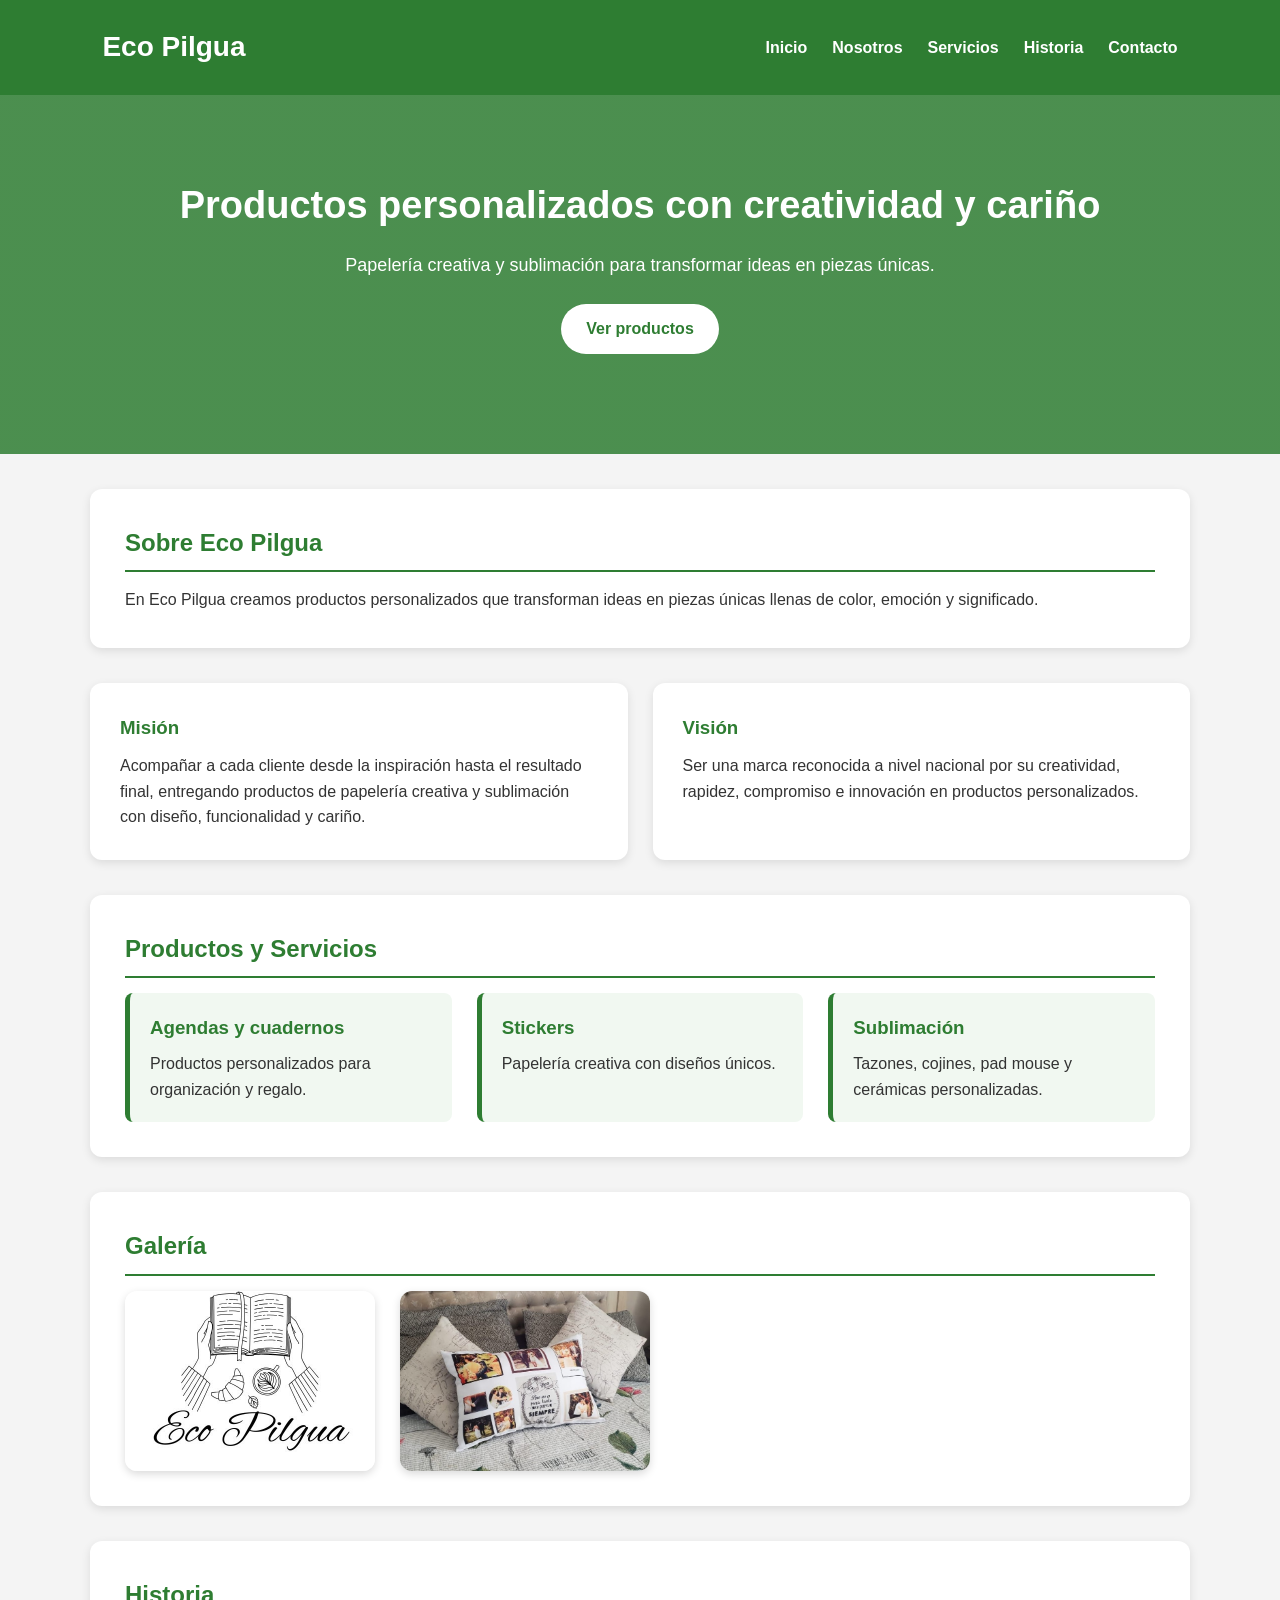
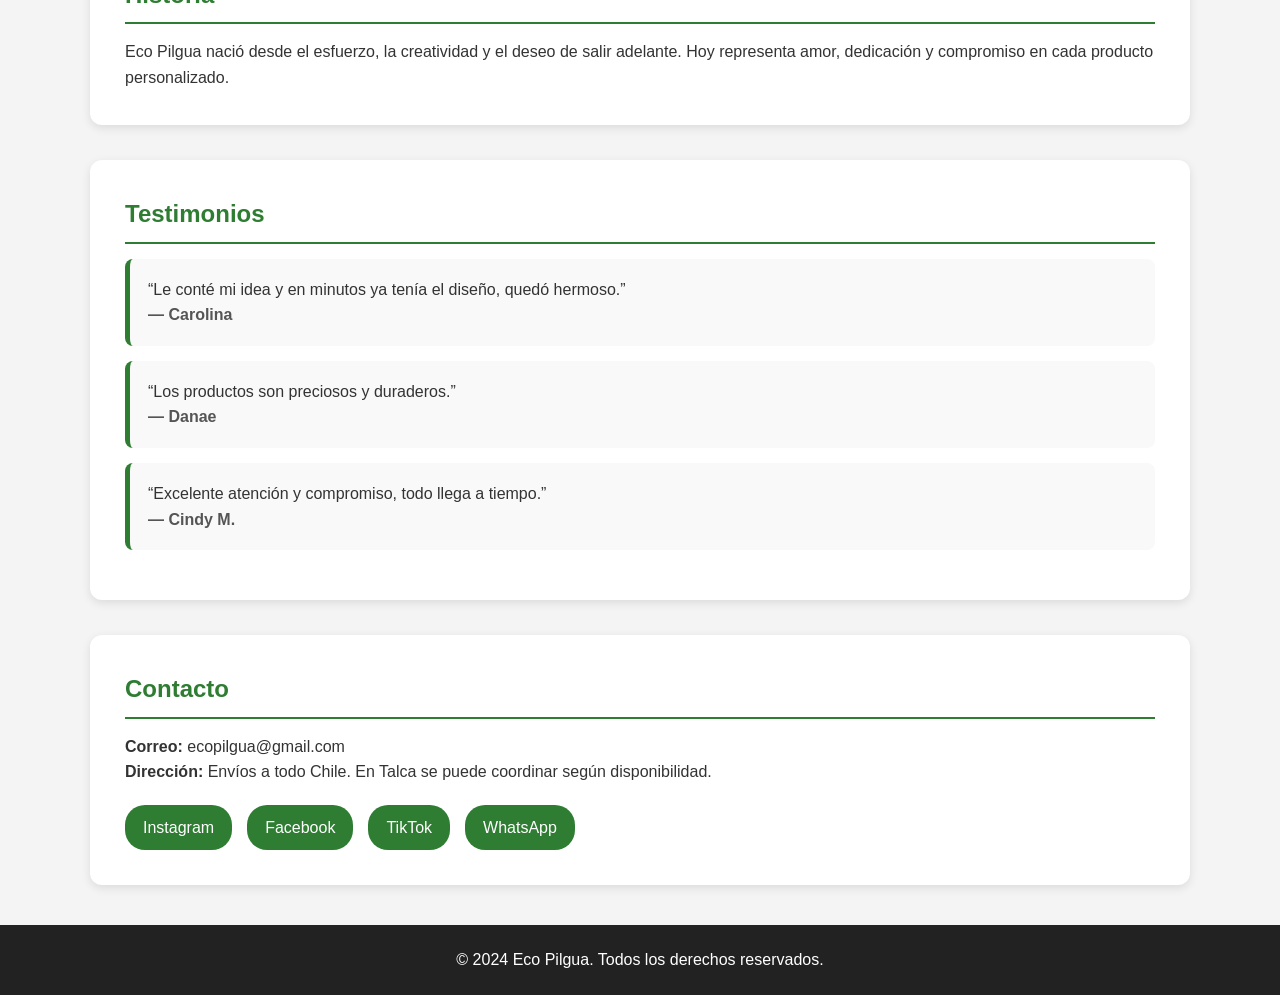
==== index.html @ ed34a5db "Carga de Examen final" ====
<!DOCTYPE html>
<html lang="es">
<head>
    <meta charset="UTF-8">
    <meta name="viewport" content="width=device-width, initial-scale=1.0">
    <title>Eco Pilgua</title>
    <link rel="stylesheet" href="css/style.css">
</head>
<body>

<header id="inicio" class="hero">
    <nav class="navbar">
        <h1 class="logo">Eco Pilgua</h1>
        <ul class="menu">
            <li><a href="#inicio">Inicio</a></li>
            <li><a href="#nosotros">Nosotros</a></li>
            <li><a href="#servicios">Servicios</a></li>
            <li><a href="#historia">Historia</a></li>
            <li><a href="#contacto">Contacto</a></li>
        </ul>
    </nav>

    <div class="hero-content">
        <h2>Productos personalizados con creatividad y cariño</h2>
        <p>Papelería creativa y sublimación para transformar ideas en piezas únicas.</p>
        <a href="#servicios" class="btn">Ver productos</a>
    </div>
</header>

<main>

    <section id="nosotros" class="section">
        <h2>Sobre Eco Pilgua</h2>
        <p>
            En Eco Pilgua creamos productos personalizados que transforman ideas en piezas únicas
            llenas de color, emoción y significado.
        </p>
    </section>

    <section class="cards">
        <article class="card">
            <h3>Misión</h3>
            <p>
                Acompañar a cada cliente desde la inspiración hasta el resultado final,
                entregando productos de papelería creativa y sublimación con diseño,
                funcionalidad y cariño.
            </p>
        </article>

        <article class="card">
            <h3>Visión</h3>
            <p>
                Ser una marca reconocida a nivel nacional por su creatividad, rapidez,
                compromiso e innovación en productos personalizados.
            </p>
        </article>
    </section>

    <section id="servicios" class="section">
        <h2>Productos y Servicios</h2>

        <div class="product-grid">
            <article class="product">
                <h3>Agendas y cuadernos</h3>
                <p>Productos personalizados para organización y regalo.</p>
            </article>

            <article class="product">
                <h3>Stickers</h3>
                <p>Papelería creativa con diseños únicos.</p>
            </article>

            <article class="product">
                <h3>Sublimación</h3>
                <p>Tazones, cojines, pad mouse y cerámicas personalizadas.</p>
            </article>
        </div>
    </section>

    <section class="section galeria">
        <h2>Galería</h2>
        <div class="imagenes">
            <img src="img/Logo.jpg" alt="Logo Eco Pilgua">
            <img src="img/Almohada.jpg" alt="Almohada personalizada">
        </div>
    </section>

    <section id="historia" class="section">
        <h2>Historia</h2>
        <p>
            Eco Pilgua nació desde el esfuerzo, la creatividad y el deseo de salir adelante.
            Hoy representa amor, dedicación y compromiso en cada producto personalizado.
        </p>
    </section>

    <section class="section testimonios">
        <h2>Testimonios</h2>

        <div class="testimonio">
            <p>“Le conté mi idea y en minutos ya tenía el diseño, quedó hermoso.”</p>
            <span>— Carolina</span>
        </div>

        <div class="testimonio">
            <p>“Los productos son preciosos y duraderos.”</p>
            <span>— Danae</span>
        </div>

        <div class="testimonio">
            <p>“Excelente atención y compromiso, todo llega a tiempo.”</p>
            <span>— Cindy M.</span>
        </div>
    </section>

    <section id="contacto" class="section contacto">
        <h2>Contacto</h2>

        <p><strong>Correo:</strong> ecopilgua@gmail.com</p>
        <p><strong>Dirección:</strong> Envíos a todo Chile. En Talca se puede coordinar según disponibilidad.</p>

        <div class="redes">
            <a href="https://www.instagram.com/ecopligua" target="_blank">Instagram</a>
            <a href="https://www.facebook.com/" target="_blank">Facebook</a>
            <a href="https://www.tiktok.com/" target="_blank">TikTok</a>
            <a href="https://wa.me/56932776583" target="_blank">WhatsApp</a>
        </div>
    </section>

</main>

<footer>
    <p>© 2024 Eco Pilgua. Todos los derechos reservados.</p>
</footer>

</body>
</html>
---- css/style.css ----
* {
    margin: 0;
    padding: 0;
    box-sizing: border-box;
}

body {
    font-family: Arial, Helvetica, sans-serif;
    background-color: #f4f4f4;
    color: #333;
    line-height: 1.6;
}

/* HEADER Y TEMPLATE */
.hero {
    background: linear-gradient(rgba(46, 125, 50, 0.85), rgba(46, 125, 50, 0.85));
    color: white;
    text-align: center;
    padding-bottom: 80px;
}

.navbar {
    display: flex;
    justify-content: space-between;
    align-items: center;
    padding: 25px 8%;
    background-color: #2e7d32;
}

.logo {
    font-size: 28px;
}

.menu {
    list-style: none;
    display: flex;
    gap: 25px;
}

.menu a {
    color: white;
    text-decoration: none;
    font-weight: bold;
}

.menu a:hover {
    text-decoration: underline;
}

.hero-content {
    padding: 80px 20px 20px;
}

.hero-content h2 {
    font-size: 38px;
    margin-bottom: 15px;
}

.hero-content p {
    font-size: 18px;
    margin-bottom: 25px;
}

.btn {
    display: inline-block;
    background-color: white;
    color: #2e7d32;
    padding: 12px 25px;
    border-radius: 25px;
    text-decoration: none;
    font-weight: bold;
}

/* SECCIONES */
.section {
    width: 90%;
    max-width: 1100px;
    margin: 35px auto;
    background-color: white;
    padding: 35px;
    border-radius: 12px;
    box-shadow: 0 3px 10px rgba(0,0,0,0.10);
}

.section h2 {
    color: #2e7d32;
    margin-bottom: 15px;
    border-bottom: 2px solid #2e7d32;
    padding-bottom: 8px;
}

/* CARDS */
.cards {
    width: 90%;
    max-width: 1100px;
    margin: 35px auto;
    display: flex;
    gap: 25px;
}

.card {
    background-color: white;
    padding: 30px;
    border-radius: 12px;
    flex: 1;
    box-shadow: 0 3px 10px rgba(0,0,0,0.10);
}

.card h3 {
    color: #2e7d32;
    margin-bottom: 10px;
}

/* PRODUCTOS */
.product-grid {
    display: grid;
    grid-template-columns: repeat(3, 1fr);
    gap: 25px;
}

.product {
    background-color: #f1f8f1;
    padding: 20px;
    border-left: 5px solid #2e7d32;
    border-radius: 8px;
}

.product h3 {
    color: #2e7d32;
    margin-bottom: 8px;
}

/* GALERÍA */
.imagenes {
    display: flex;
    gap: 25px;
    flex-wrap: wrap;
}

.imagenes img {
    width: 250px;
    height: 180px;
    object-fit: cover;
    border-radius: 12px;
    box-shadow: 0 3px 8px rgba(0,0,0,0.15);
}

/* TESTIMONIOS */
.testimonio {
    background-color: #f9f9f9;
    padding: 18px;
    margin-bottom: 15px;
    border-left: 5px solid #2e7d32;
    border-radius: 8px;
}

.testimonio span {
    font-weight: bold;
    color: #555;
}

/* CONTACTO */
.redes {
    margin-top: 20px;
    display: flex;
    gap: 15px;
    flex-wrap: wrap;
}

.redes a {
    background-color: #2e7d32;
    color: white;
    padding: 10px 18px;
    border-radius: 20px;
    text-decoration: none;
}

.redes a:hover {
    background-color: #1b5e20;
}

/* FOOTER */
footer {
    background-color: #222;
    color: white;
    text-align: center;
    padding: 22px;
    margin-top: 40px;
}

/* RESPONSIVE */
@media (max-width: 768px) {
    .navbar {
        flex-direction: column;
        gap: 15px;
    }

    .menu {
        flex-direction: column;
        gap: 10px;
    }

    .hero-content h2 {
        font-size: 28px;
    }

    .cards {
        flex-direction: column;
    }

    .product-grid {
        grid-template-columns: 1fr;
    }

    .imagenes {
        justify-content: center;
    }

    .imagenes img {
        width: 100%;
        max-width: 300px;
        height: auto;
    }
}
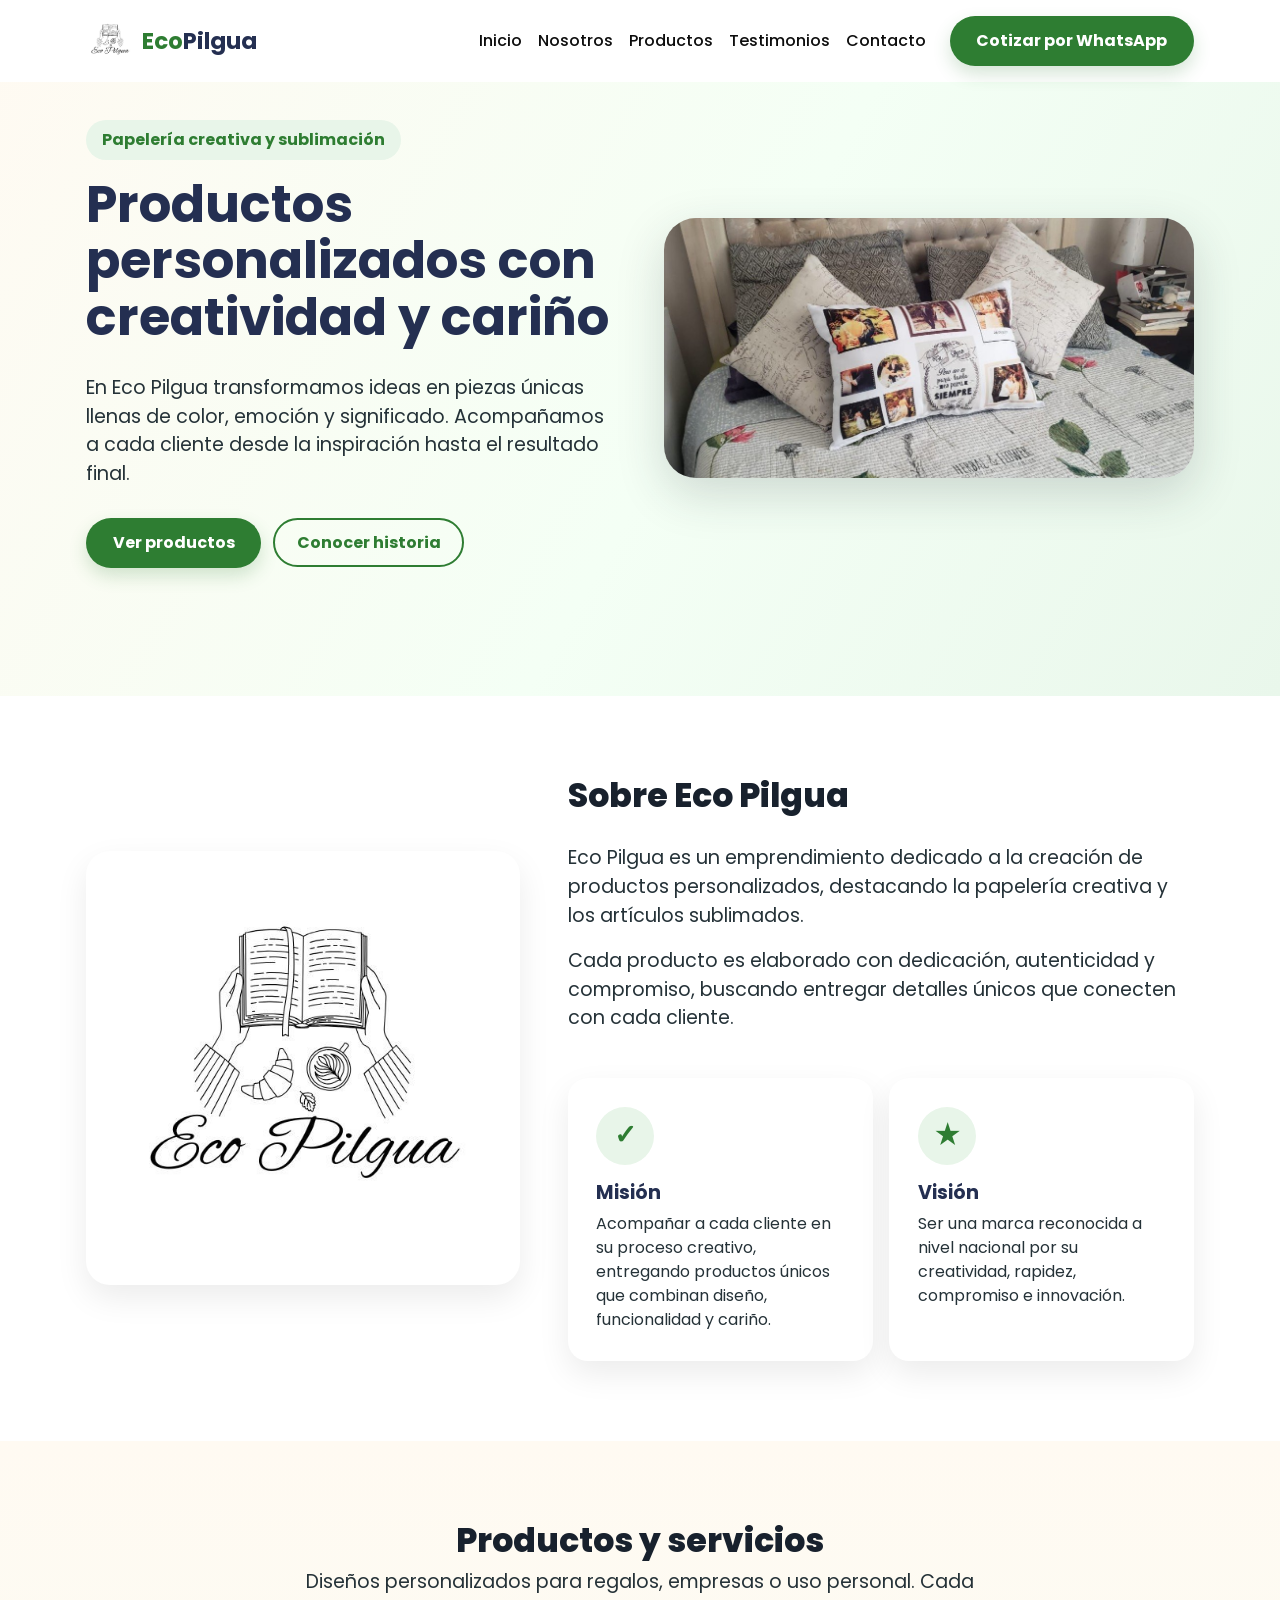
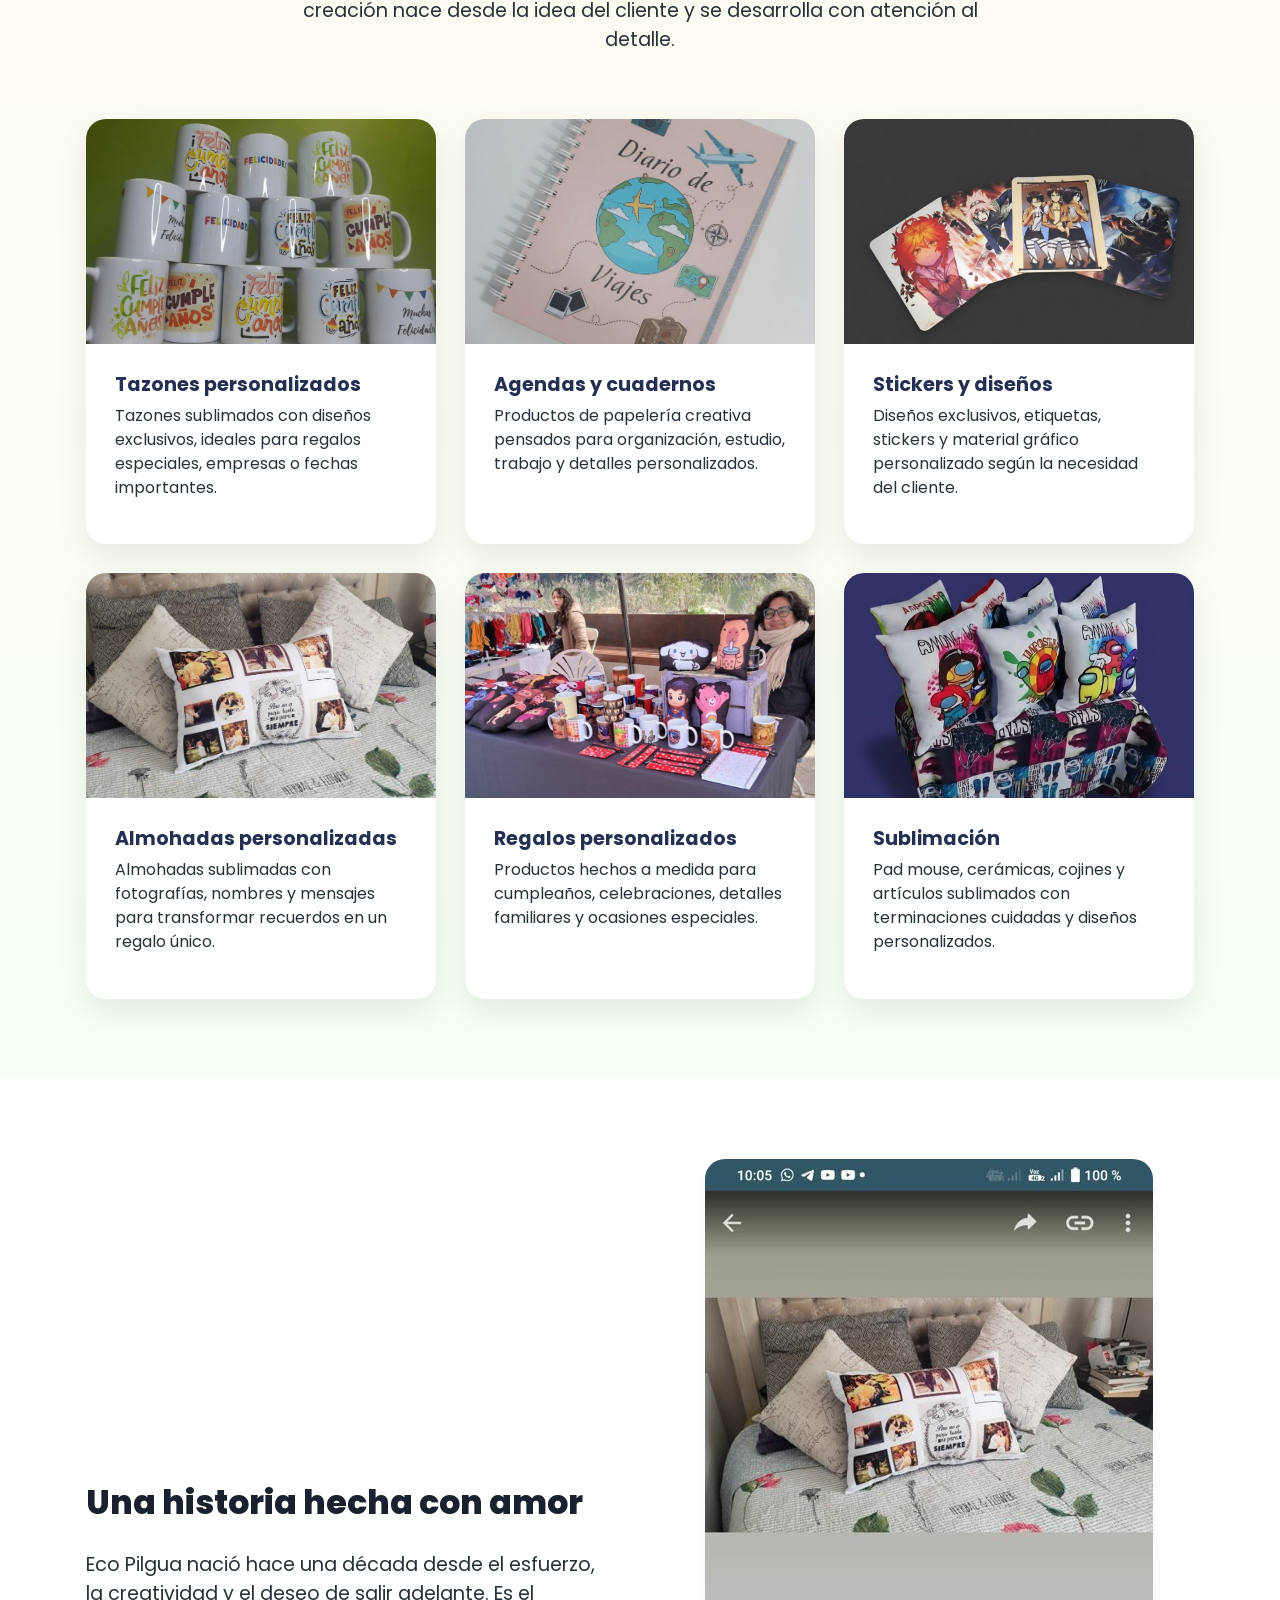
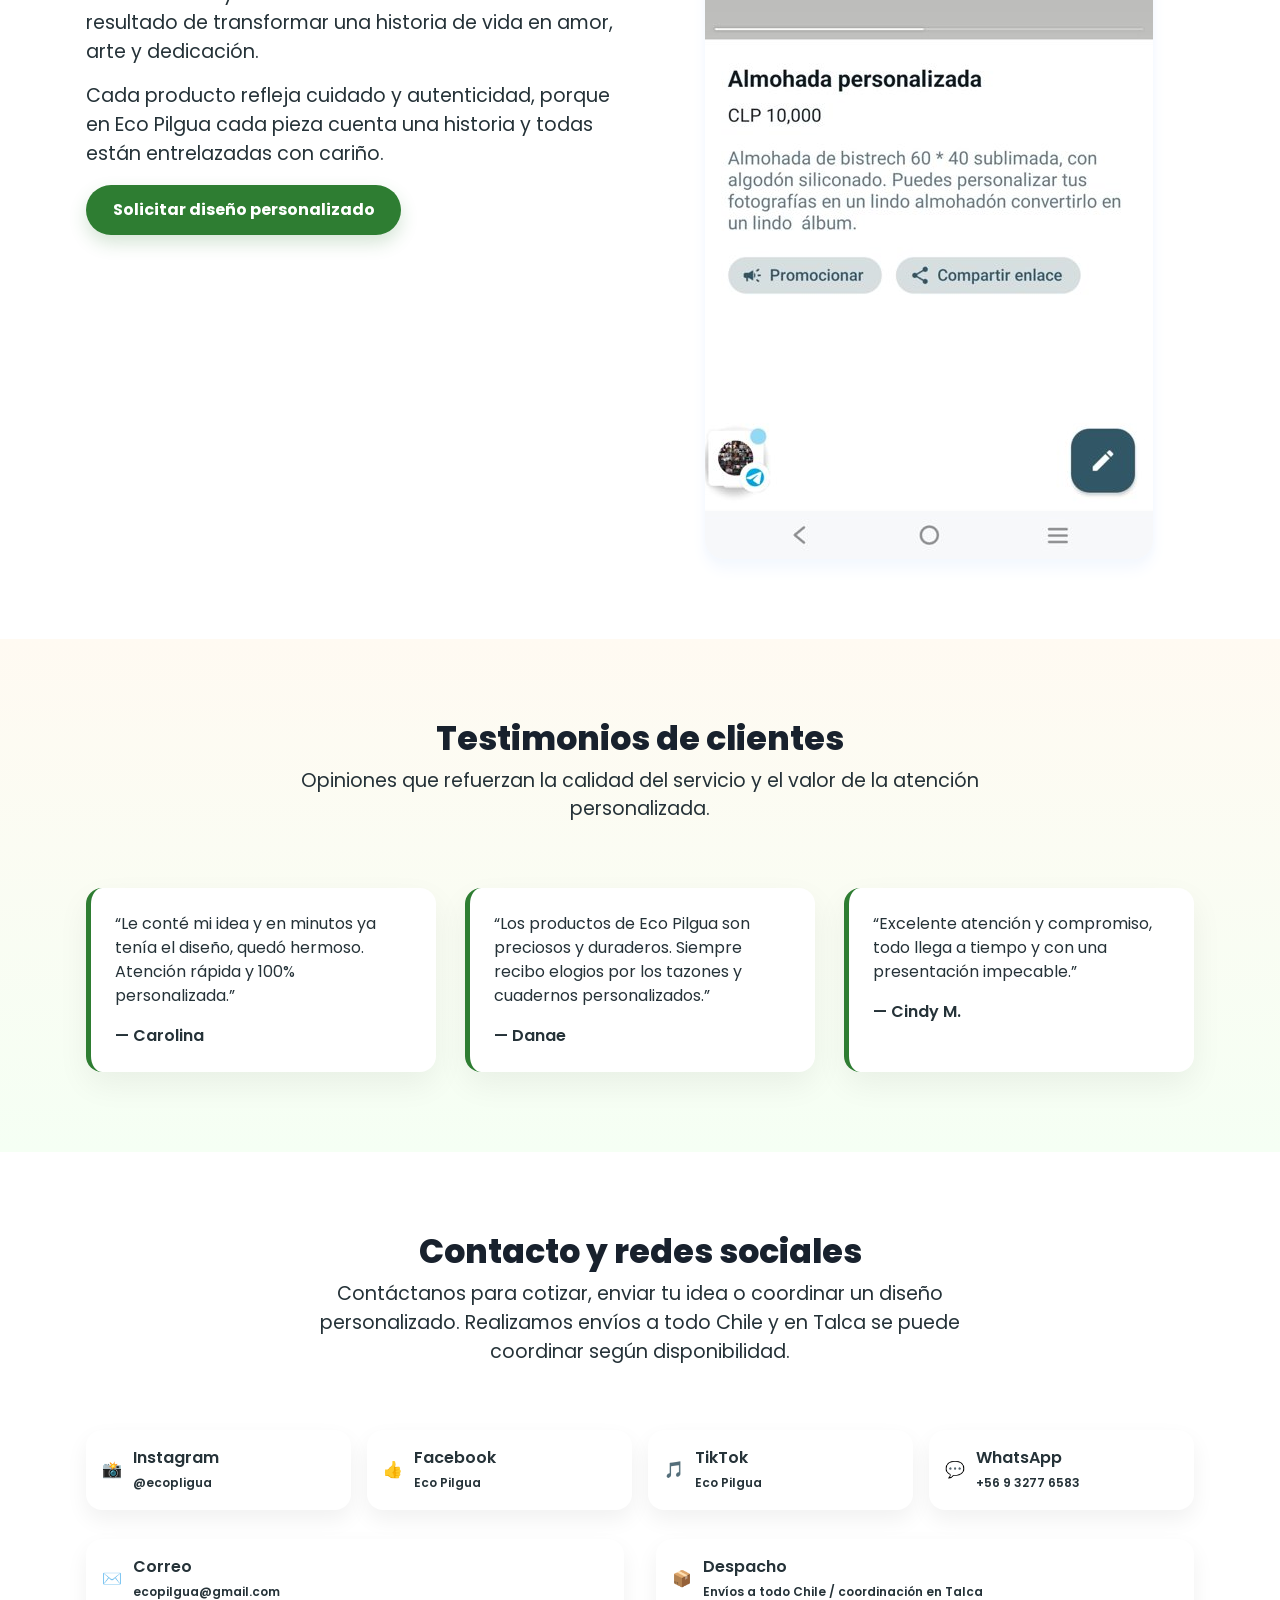
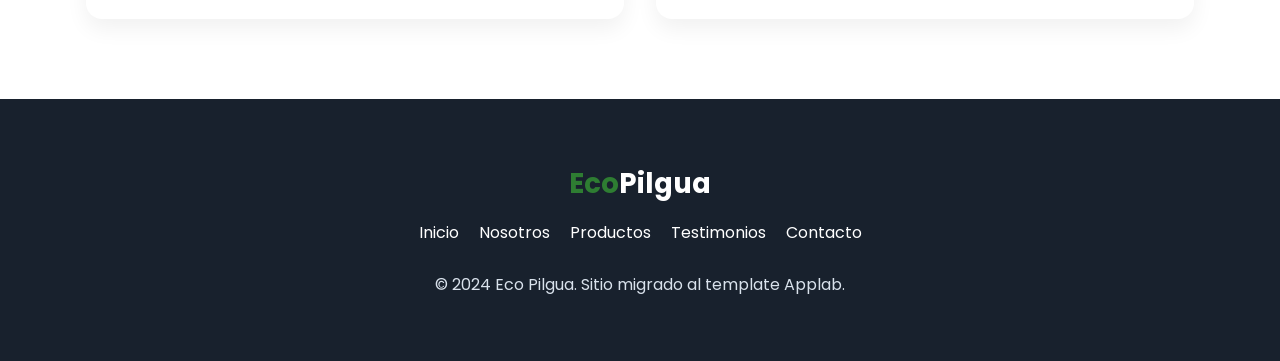
==== commit 30740897: "Mejoras al proyecto" ====
--- a/index.html
+++ b/index.html
@@ -1,136 +1,241 @@
 <!DOCTYPE html>
-<html lang="es">
-<head>
-    <meta charset="UTF-8">
-    <meta name="viewport" content="width=device-width, initial-scale=1.0">
-    <title>Eco Pilgua</title>
-    <link rel="stylesheet" href="css/style.css">
-</head>
-<body>
-
-<header id="inicio" class="hero">
-    <nav class="navbar">
-        <h1 class="logo">Eco Pilgua</h1>
-        <ul class="menu">
-            <li><a href="#inicio">Inicio</a></li>
-            <li><a href="#nosotros">Nosotros</a></li>
-            <li><a href="#servicios">Servicios</a></li>
-            <li><a href="#historia">Historia</a></li>
-            <li><a href="#contacto">Contacto</a></li>
-        </ul>
-    </nav>
-
-    <div class="hero-content">
-        <h2>Productos personalizados con creatividad y cariño</h2>
-        <p>Papelería creativa y sublimación para transformar ideas en piezas únicas.</p>
-        <a href="#servicios" class="btn">Ver productos</a>
-    </div>
-</header>
-
-<main>
-
-    <section id="nosotros" class="section">
-        <h2>Sobre Eco Pilgua</h2>
-        <p>
-            En Eco Pilgua creamos productos personalizados que transforman ideas en piezas únicas
-            llenas de color, emoción y significado.
-        </p>
-    </section>
-
-    <section class="cards">
-        <article class="card">
-            <h3>Misión</h3>
-            <p>
-                Acompañar a cada cliente desde la inspiración hasta el resultado final,
-                entregando productos de papelería creativa y sublimación con diseño,
-                funcionalidad y cariño.
-            </p>
-        </article>
-
-        <article class="card">
-            <h3>Visión</h3>
-            <p>
-                Ser una marca reconocida a nivel nacional por su creatividad, rapidez,
-                compromiso e innovación en productos personalizados.
-            </p>
-        </article>
-    </section>
-
-    <section id="servicios" class="section">
-        <h2>Productos y Servicios</h2>
-
-        <div class="product-grid">
-            <article class="product">
-                <h3>Agendas y cuadernos</h3>
-                <p>Productos personalizados para organización y regalo.</p>
-            </article>
-
-            <article class="product">
-                <h3>Stickers</h3>
-                <p>Papelería creativa con diseños únicos.</p>
-            </article>
-
-            <article class="product">
-                <h3>Sublimación</h3>
-                <p>Tazones, cojines, pad mouse y cerámicas personalizadas.</p>
-            </article>
-        </div>
-    </section>
-
-    <section class="section galeria">
-        <h2>Galería</h2>
-        <div class="imagenes">
-            <img src="img/Logo.jpg" alt="Logo Eco Pilgua">
-            <img src="img/Almohada.jpg" alt="Almohada personalizada">
-        </div>
-    </section>
-
-    <section id="historia" class="section">
-        <h2>Historia</h2>
-        <p>
-            Eco Pilgua nació desde el esfuerzo, la creatividad y el deseo de salir adelante.
-            Hoy representa amor, dedicación y compromiso en cada producto personalizado.
-        </p>
-    </section>
-
-    <section class="section testimonios">
-        <h2>Testimonios</h2>
-
-        <div class="testimonio">
-            <p>“Le conté mi idea y en minutos ya tenía el diseño, quedó hermoso.”</p>
-            <span>— Carolina</span>
-        </div>
-
-        <div class="testimonio">
-            <p>“Los productos son preciosos y duraderos.”</p>
-            <span>— Danae</span>
-        </div>
-
-        <div class="testimonio">
-            <p>“Excelente atención y compromiso, todo llega a tiempo.”</p>
-            <span>— Cindy M.</span>
-        </div>
-    </section>
-
-    <section id="contacto" class="section contacto">
-        <h2>Contacto</h2>
-
-        <p><strong>Correo:</strong> ecopilgua@gmail.com</p>
-        <p><strong>Dirección:</strong> Envíos a todo Chile. En Talca se puede coordinar según disponibilidad.</p>
-
-        <div class="redes">
-            <a href="https://www.instagram.com/ecopligua" target="_blank">Instagram</a>
-            <a href="https://www.facebook.com/" target="_blank">Facebook</a>
-            <a href="https://www.tiktok.com/" target="_blank">TikTok</a>
-            <a href="https://wa.me/56932776583" target="_blank">WhatsApp</a>
-        </div>
-    </section>
-
-</main>
-
-<footer>
-    <p>© 2024 Eco Pilgua. Todos los derechos reservados.</p>
-</footer>
-
-</body>
-</html>+<html lang="es" dir="ltr">
+
+  <head>
+    <meta charset="utf-8">
+    <meta http-equiv="X-UA-Compatible" content="IE=edge">
+    <meta name="viewport" content="width=device-width, initial-scale=1">
+    <title>Eco Pilgua | Productos personalizados</title>
+    <link rel="apple-touch-icon" sizes="180x180" href="assets/img/favicons/apple-touch-icon.png">
+    <link rel="icon" type="image/png" sizes="32x32" href="assets/img/favicons/favicon-32x32.png">
+    <link rel="icon" type="image/png" sizes="16x16" href="assets/img/favicons/favicon-16x16.png">
+    <link rel="shortcut icon" type="image/x-icon" href="assets/img/favicons/favicon.ico">
+    <meta name="theme-color" content="#2e7d32">
+    <link href="assets/css/theme.css" rel="stylesheet" />
+    <link href="assets/css/ecopilgua.css" rel="stylesheet" />
+  </head>
+
+  <body>
+    <main class="main" id="top">
+      <!-- Navbar original del template Applab adaptado a Eco Pilgua -->
+      <nav class="navbar navbar-expand-lg navbar-light fixed-top py-3 bg-white" data-navbar-on-scroll="data-navbar-on-scroll">
+        <div class="container">
+          <a class="navbar-brand d-flex align-items-center fw-bold fs-2" href="#top">
+            <img src="assets/img/ecopilgua/logo-eco-pilgua.jpg" alt="Logo Eco Pilgua" class="me-2" />
+            <span class="text-eco">Eco</span><span class="text-1000"> Pilgua</span>
+          </a>
+          <button class="navbar-toggler collapsed" type="button" data-bs-toggle="collapse" data-bs-target="#navbarSupportedContent" aria-controls="navbarSupportedContent" aria-expanded="false" aria-label="Abrir navegación">
+            <span class="navbar-toggler-icon"></span>
+          </button>
+          <div class="collapse navbar-collapse border-top border-lg-0 mt-4 mt-lg-0" id="navbarSupportedContent">
+            <ul class="navbar-nav ms-auto pt-2 pt-lg-0">
+              <li class="nav-item"><a class="nav-link fw-medium" href="#inicio">Inicio</a></li>
+              <li class="nav-item"><a class="nav-link fw-medium" href="#nosotros">Nosotros</a></li>
+              <li class="nav-item"><a class="nav-link fw-medium" href="#productos">Productos</a></li>
+              <li class="nav-item"><a class="nav-link fw-medium" href="#testimonios">Testimonios</a></li>
+              <li class="nav-item"><a class="nav-link fw-medium" href="#contacto">Contacto</a></li>
+            </ul>
+            <a class="btn btn-eco ms-lg-3 mt-3 mt-lg-0" href="https://wa.me/56932776583" target="_blank">Cotizar por WhatsApp</a>
+          </div>
+        </div>
+      </nav>
+
+      <!-- Hero / Home: sección principal del template migrada -->
+      <section class="hero-eco py-8" id="inicio">
+        <div class="container">
+          <div class="row align-items-center g-5">
+            <div class="col-lg-6">
+              <span class="badge-eco mb-3 d-inline-block">Papelería creativa y sublimación</span>
+              <h1 class="fw-bold mb-4">Productos personalizados con creatividad y cariño</h1>
+              <p class="fs-1 mb-4">En Eco Pilgua transformamos ideas en piezas únicas llenas de color, emoción y significado. Acompañamos a cada cliente desde la inspiración hasta el resultado final.</p>
+              <a class="btn btn-eco me-2 mb-2" href="#productos">Ver productos</a>
+              <a class="btn btn-outline-eco mb-2" href="#nosotros">Conocer historia</a>
+            </div>
+            <div class="col-lg-6 text-center">
+              <img class="hero-product" src="assets/img/ecopilgua/almohada-personalizada.jpg" alt="Almohada personalizada Eco Pilgua" />
+            </div>
+          </div>
+        </div>
+      </section>
+
+      <!-- Sección Nosotros: migración del contenido del mockup -->
+      <section class="py-7" id="nosotros">
+        <div class="container">
+          <div class="row align-items-center g-5">
+            <div class="col-md-5 text-center">
+              <div class="logo-card">
+                <img class="img-fluid" src="assets/img/ecopilgua/logo-eco-pilgua.jpg" alt="Identidad visual Eco Pilgua" />
+              </div>
+            </div>
+            <div class="col-md-7">
+              <h2 class="section-title mb-4">Sobre Eco Pilgua</h2>
+              <p class="fs-1">Eco Pilgua es un emprendimiento dedicado a la creación de productos personalizados, destacando la papelería creativa y los artículos sublimados.</p>
+              <p class="fs-1">Cada producto es elaborado con dedicación, autenticidad y compromiso, buscando entregar detalles únicos que conecten con cada cliente.</p>
+              <div class="row mt-4 g-3">
+                <div class="col-sm-6">
+                  <div class="card card-eco p-4">
+                    <div class="icon-circle">✓</div>
+                    <h5 class="fw-bold">Misión</h5>
+                    <p class="mb-0">Acompañar a cada cliente en su proceso creativo, entregando productos únicos que combinan diseño, funcionalidad y cariño.</p>
+                  </div>
+                </div>
+                <div class="col-sm-6">
+                  <div class="card card-eco p-4">
+                    <div class="icon-circle">★</div>
+                    <h5 class="fw-bold">Visión</h5>
+                    <p class="mb-0">Ser una marca reconocida a nivel nacional por su creatividad, rapidez, compromiso e innovación.</p>
+                  </div>
+                </div>
+              </div>
+            </div>
+          </div>
+        </div>
+      </section>
+
+      <!-- Productos: equivalente a Key Features del template Applab -->
+      <section class="py-7 bg-eco-soft" id="productos">
+        <div class="container">
+          <div class="row justify-content-center text-center mb-5">
+            <div class="col-lg-8">
+              <h2 class="section-title">Productos y servicios</h2>
+              <p class="fs-1">Diseños personalizados para regalos, empresas o uso personal. Cada creación nace desde la idea del cliente y se desarrolla con atención al detalle.</p>
+            </div>
+          </div>
+          <div class="row g-4">
+            <div class="col-md-6 col-lg-4">
+              <div class="card card-eco">
+                <img src="assets/img/ecopilgua/producto-1.jpg" class="product-img" alt="Tazones personalizados Eco Pilgua">
+                <div class="card-body p-4">
+                  <h5 class="fw-bold">Tazones personalizados</h5>
+                  <p>Tazones sublimados con diseños exclusivos, ideales para regalos especiales, empresas o fechas importantes.</p>
+                </div>
+              </div>
+            </div>
+            <div class="col-md-6 col-lg-4">
+              <div class="card card-eco">
+                <img src="assets/img/ecopilgua/producto-2.jpg" class="product-img" alt="Cuadernos y papelería creativa Eco Pilgua">
+                <div class="card-body p-4">
+                  <h5 class="fw-bold">Agendas y cuadernos</h5>
+                  <p>Productos de papelería creativa pensados para organización, estudio, trabajo y detalles personalizados.</p>
+                </div>
+              </div>
+            </div>
+            <div class="col-md-6 col-lg-4">
+              <div class="card card-eco">
+                <img src="assets/img/ecopilgua/producto-3.jpg" class="product-img" alt="Stickers y diseños personalizados Eco Pilgua">
+                <div class="card-body p-4">
+                  <h5 class="fw-bold">Stickers y diseños</h5>
+                  <p>Diseños exclusivos, etiquetas, stickers y material gráfico personalizado según la necesidad del cliente.</p>
+                </div>
+              </div>
+            </div>
+            <div class="col-md-6 col-lg-4">
+              <div class="card card-eco">
+                <img src="assets/img/ecopilgua/almohada-personalizada.jpg" class="product-img" alt="Almohada personalizada Eco Pilgua">
+                <div class="card-body p-4">
+                  <h5 class="fw-bold">Almohadas personalizadas</h5>
+                  <p>Almohadas sublimadas con fotografías, nombres y mensajes para transformar recuerdos en un regalo único.</p>
+                </div>
+              </div>
+            </div>
+            <div class="col-md-6 col-lg-4">
+              <div class="card card-eco">
+                <img src="assets/img/ecopilgua/producto-5.jpg" class="product-img" alt="Regalos personalizados Eco Pilgua">
+                <div class="card-body p-4">
+                  <h5 class="fw-bold">Regalos personalizados</h5>
+                  <p>Productos hechos a medida para cumpleaños, celebraciones, detalles familiares y ocasiones especiales.</p>
+                </div>
+              </div>
+            </div>
+            <div class="col-md-6 col-lg-4">
+              <div class="card card-eco">
+                <img src="assets/img/ecopilgua/producto-6.jpg" class="product-img" alt="Productos sublimados Eco Pilgua">
+                <div class="card-body p-4">
+                  <h5 class="fw-bold">Sublimación</h5>
+                  <p>Pad mouse, cerámicas, cojines y artículos sublimados con terminaciones cuidadas y diseños personalizados.</p>
+                </div>
+              </div>
+            </div>
+          </div>
+        </div>
+      </section>
+
+      <!-- Historia -->
+      <section class="py-7" id="historia">
+        <div class="container">
+          <div class="row align-items-center g-5">
+            <div class="col-lg-6">
+              <h2 class="section-title mb-4">Una historia hecha con amor</h2>
+              <p class="fs-1">Eco Pilgua nació hace una década desde el esfuerzo, la creatividad y el deseo de salir adelante. Es el resultado de transformar una historia de vida en amor, arte y dedicación.</p>
+              <p class="fs-1">Cada producto refleja cuidado y autenticidad, porque en Eco Pilgua cada pieza cuenta una historia y todas están entrelazadas con cariño.</p>
+              <a class="btn btn-eco" href="#contacto">Solicitar diseño personalizado</a>
+            </div>
+            <div class="col-lg-6 text-center">
+              <img class="img-fluid rounded-3 shadow" src="assets/img/ecopilgua/producto-almohada-publicacion.jpg" alt="Publicación de producto Eco Pilgua" />
+            </div>
+          </div>
+        </div>
+      </section>
+
+      <!-- Testimonios: sección testimonial del template adaptada -->
+      <section class="py-7 bg-eco-soft" id="testimonios">
+        <div class="container">
+          <div class="row justify-content-center text-center mb-5">
+            <div class="col-lg-8">
+              <h2 class="section-title">Testimonios de clientes</h2>
+              <p class="fs-1">Opiniones que refuerzan la calidad del servicio y el valor de la atención personalizada.</p>
+            </div>
+          </div>
+          <div class="row g-4">
+            <div class="col-md-4"><div class="testimonial-card h-100"><p>“Le conté mi idea y en minutos ya tenía el diseño, quedó hermoso. Atención rápida y 100% personalizada.”</p><strong>— Carolina</strong></div></div>
+            <div class="col-md-4"><div class="testimonial-card h-100"><p>“Los productos de Eco Pilgua son preciosos y duraderos. Siempre recibo elogios por los tazones y cuadernos personalizados.”</p><strong>— Danae</strong></div></div>
+            <div class="col-md-4"><div class="testimonial-card h-100"><p>“Excelente atención y compromiso, todo llega a tiempo y con una presentación impecable.”</p><strong>— Cindy M.</strong></div></div>
+          </div>
+        </div>
+      </section>
+
+      <!-- Contacto mejorado con iconos y botones visuales -->
+      <section class="py-7" id="contacto">
+        <div class="container">
+          <div class="row justify-content-center text-center mb-5">
+            <div class="col-lg-8">
+              <h2 class="section-title">Contacto y redes sociales</h2>
+              <p class="fs-1">Contáctanos para cotizar, enviar tu idea o coordinar un diseño personalizado. Realizamos envíos a todo Chile y en Talca se puede coordinar según disponibilidad.</p>
+            </div>
+          </div>
+          <div class="row g-3">
+            <div class="col-md-6 col-lg-3"><a class="contact-link" href="https://www.instagram.com/ecopligua" target="_blank"><span>📸</span><strong>Instagram<br><small>@ecopligua</small></strong></a></div>
+            <div class="col-md-6 col-lg-3"><a class="contact-link" href="https://www.facebook.com/" target="_blank"><span>👍</span><strong>Facebook<br><small>Eco Pilgua</small></strong></a></div>
+            <div class="col-md-6 col-lg-3"><a class="contact-link" href="https://www.tiktok.com/" target="_blank"><span>🎵</span><strong>TikTok<br><small>Eco Pilgua</small></strong></a></div>
+            <div class="col-md-6 col-lg-3"><a class="contact-link" href="https://wa.me/56932776583" target="_blank"><span>💬</span><strong>WhatsApp<br><small>+56 9 3277 6583</small></strong></a></div>
+          </div>
+          <div class="row mt-4">
+            <div class="col-md-6"><div class="contact-link"><span>✉️</span><strong>Correo<br><small>ecopilgua@gmail.com</small></strong></div></div>
+            <div class="col-md-6"><div class="contact-link"><span>📦</span><strong>Despacho<br><small>Envíos a todo Chile / coordinación en Talca</small></strong></div></div>
+          </div>
+        </div>
+      </section>
+
+      <!-- Footer original del template adaptado -->
+      <section class="py-6 footer-eco">
+        <div class="container text-center">
+          <div class="mb-3"><a class="d-inline-flex align-items-center text-decoration-none fw-bold fs-3" href="#top"><span class="text-eco">Eco</span><span class="text-white"> Pilgua</span></a></div>
+          <ul class="list-unstyled list-inline mb-4">
+            <li class="list-inline-item mx-2"><a href="#inicio">Inicio</a></li>
+            <li class="list-inline-item mx-2"><a href="#nosotros">Nosotros</a></li>
+            <li class="list-inline-item mx-2"><a href="#productos">Productos</a></li>
+            <li class="list-inline-item mx-2"><a href="#testimonios">Testimonios</a></li>
+            <li class="list-inline-item mx-2"><a href="#contacto">Contacto</a></li>
+          </ul>
+          <p class="mb-0">© 2024 Eco Pilgua. Sitio migrado al template Applab.</p>
+        </div>
+      </section>
+    </main>
+
+    <script src="vendors/@popperjs/popper.min.js"></script>
+    <script src="vendors/bootstrap/bootstrap.min.js"></script>
+    <script src="vendors/is/is.min.js"></script>
+    <script src="assets/js/theme.js"></script>
+    <link href="https://fonts.googleapis.com/css2?family=Poppins:wght@300;400;500;600;700;800&amp;display=swap" rel="stylesheet">
+  </body>
+</html>
--- a/assets/css/theme.css
+++ b/assets/css/theme.css
@@ -0,0 +1,18248 @@
+/* -------------------------------------------------------------------------- */
+/*                                 Theme                                      */
+/* -------------------------------------------------------------------------- */
+/* prettier-ignore */
+/* -------------------------------------------------------------------------- */
+/*                                  Utilities                                 */
+/* -------------------------------------------------------------------------- */
+/*-----------------------------------------------
+|   Bootstrap Styles
+-----------------------------------------------*/
+/*!
+ * Bootstrap v5.0.0-alpha1 (https://getbootstrap.com/)
+ * Copyright 2011-2020 The Bootstrap Authors
+ * Copyright 2011-2020 Twitter, Inc.
+ * Licensed under MIT (https://github.com/twbs/bootstrap/blob/main/LICENSE)
+ */
+:root {
+  --bs-blue: #2500F9;
+  --bs-indigo: #727cf5;
+  --bs-purple: #ad45f6;
+  --bs-pink: #f6458e;
+  --bs-red: #F55767;
+  --bs-orange: #f6d845;
+  --bs-yellow: #FCAE61;
+  --bs-green: #40975F;
+  --bs-teal: #299EF3;
+  --bs-cyan: #38B0F5;
+  --bs-white: #fff;
+  --bs-gray: #C3C1C8;
+  --bs-gray-dark: #616368;
+  --bs-primary: #2500F9;
+  --bs-secondary: #4F5665;
+  --bs-success: #40975F;
+  --bs-info: #ad45f6;
+  --bs-warning: #FCAE61;
+  --bs-danger: #F55767;
+  --bs-light: #E2EAED;
+  --bs-dark: #1F1534;
+  --bs-font-sans-serif: "Poppins", "Open Sans", -apple-system, BlinkMacSystemFont, "Segoe UI", "Helvetica Neue", Arial, sans-serif, "Apple Color Emoji", "Segoe UI Emoji", "Segoe UI Symbol";
+  --bs-font-monospace: "SFMono-Regular", Menlo, Monaco, Consolas, "Liberation Mono", "Courier New", monospace;
+  --bs-gradient: linear-gradient(180deg, rgba(255, 255, 255, 0.15), rgba(255, 255, 255, 0));
+}
+
+*,
+*::before,
+*::after {
+  -webkit-box-sizing: border-box;
+  box-sizing: border-box;
+}
+
+@media (prefers-reduced-motion: no-preference) {
+  :root {
+    scroll-behavior: smooth;
+  }
+}
+
+body {
+  margin: 0;
+  font-family: "Poppins", -apple-system, BlinkMacSystemFont, "Segoe UI", "Helvetica Neue", Arial, sans-serif, "Apple Color Emoji", "Segoe UI Emoji", "Segoe UI Symbol";
+  font-size: 1rem;
+  font-weight: 400;
+  line-height: 1.5;
+  color: #616368;
+  background-color: #fff;
+  -webkit-text-size-adjust: 100%;
+  -webkit-tap-highlight-color: rgba(0, 0, 0, 0);
+}
+
+[tabindex="-1"]:focus:not(:focus-visible) {
+  outline: 0 !important;
+}
+
+hr {
+  margin: 1rem 0;
+  color: #E1E0E4;
+  background-color: currentColor;
+  border: 0;
+  opacity: 1;
+}
+
+hr:not([size]) {
+  height: 1px;
+}
+
+h1, .h1, h2, .h2, h3, .h3, h4, .h4, h5, .h5, h6, .h6 {
+  margin-top: 0;
+  margin-bottom: 0.5rem;
+  font-family: "Poppins", "Open Sans", -apple-system, BlinkMacSystemFont, "Segoe UI", "Helvetica Neue", Arial, sans-serif, "Apple Color Emoji", "Segoe UI Emoji", "Segoe UI Symbol";
+  font-weight: 500;
+  line-height: 1.2;
+  color: #242F51;
+}
+
+h1, .h1 {
+  font-size: calc(1.37383rem + 1.48598vw);
+}
+
+@media (min-width: 1200px) {
+  h1, .h1 {
+    font-size: 2.48832rem;
+  }
+}
+
+h2, .h2 {
+  font-size: calc(1.33236rem + 0.98832vw);
+}
+
+@media (min-width: 1200px) {
+  h2, .h2 {
+    font-size: 2.0736rem;
+  }
+}
+
+h3, .h3 {
+  font-size: calc(1.2978rem + 0.5736vw);
+}
+
+@media (min-width: 1200px) {
+  h3, .h3 {
+    font-size: 1.728rem;
+  }
+}
+
+h4, .h4 {
+  font-size: calc(1.269rem + 0.228vw);
+}
+
+@media (min-width: 1200px) {
+  h4, .h4 {
+    font-size: 1.44rem;
+  }
+}
+
+h5, .h5 {
+  font-size: 1.2rem;
+}
+
+h6, .h6 {
+  font-size: 0.83333rem;
+}
+
+p {
+  margin-top: 0;
+  margin-bottom: 1rem;
+}
+
+abbr[title],
+abbr[data-bs-original-title] {
+  text-decoration: underline;
+  -webkit-text-decoration: underline dotted;
+  text-decoration: underline dotted;
+  cursor: help;
+  -webkit-text-decoration-skip-ink: none;
+  text-decoration-skip-ink: none;
+}
+
+address {
+  margin-bottom: 1rem;
+  font-style: normal;
+  line-height: inherit;
+}
+
+ol,
+ul {
+  padding-left: 2rem;
+}
+
+ol,
+ul,
+dl {
+  margin-top: 0;
+  margin-bottom: 1rem;
+}
+
+ol ol,
+ul ul,
+ol ul,
+ul ol {
+  margin-bottom: 0;
+}
+
+dt {
+  font-weight: 700;
+}
+
+dd {
+  margin-bottom: .5rem;
+  margin-left: 0;
+}
+
+blockquote {
+  margin: 0 0 1rem;
+}
+
+b,
+strong {
+  font-weight: 800;
+}
+
+small, .small {
+  font-size: 75%;
+}
+
+mark, .mark {
+  padding: 0.2em;
+  background-color: #fcf8e3;
+}
+
+sub,
+sup {
+  position: relative;
+  font-size: 0.75em;
+  line-height: 0;
+  vertical-align: baseline;
+}
+
+sub {
+  bottom: -.25em;
+}
+
+sup {
+  top: -.5em;
+}
+
+a {
+  color: #2500F9;
+  text-decoration: none;
+}
+
+a:hover {
+  color: #1e00c7;
+  text-decoration: underline;
+}
+
+a:not([href]):not([class]), a:not([href]):not([class]):hover {
+  color: inherit;
+  text-decoration: none;
+}
+
+pre,
+code,
+kbd,
+samp {
+  font-family: var(--bs-font-monospace);
+  font-size: 1em;
+  direction: ltr /* rtl:ignore */;
+  unicode-bidi: bidi-override;
+}
+
+pre {
+  display: block;
+  margin-top: 0;
+  margin-bottom: 1rem;
+  overflow: auto;
+  font-size: 75%;
+}
+
+pre code {
+  font-size: inherit;
+  color: inherit;
+  word-break: normal;
+}
+
+code {
+  font-size: 75%;
+  color: #f6458e;
+  word-wrap: break-word;
+}
+
+a > code {
+  color: inherit;
+}
+
+kbd {
+  padding: 0.2rem 0.4rem;
+  font-size: 75%;
+  color: #fff;
+  background-color: #4F5665;
+  border-radius: 0.625rem;
+}
+
+kbd kbd {
+  padding: 0;
+  font-size: 1em;
+  font-weight: 700;
+}
+
+figure {
+  margin: 0 0 1rem;
+}
+
+img,
+svg {
+  vertical-align: middle;
+}
+
+table {
+  caption-side: bottom;
+  border-collapse: collapse;
+}
+
+caption {
+  padding-top: 0.5rem;
+  padding-bottom: 0.5rem;
+  color: #CDCCD1;
+  text-align: left;
+}
+
+th {
+  text-align: inherit;
+  text-align: -webkit-match-parent;
+}
+
+thead,
+tbody,
+tfoot,
+tr,
+td,
+th {
+  border-color: inherit;
+  border-style: solid;
+  border-width: 0;
+}
+
+label {
+  display: inline-block;
+}
+
+button {
+  border-radius: 0;
+}
+
+button:focus:not(:focus-visible) {
+  outline: 0;
+}
+
+input,
+button,
+select,
+optgroup,
+textarea {
+  margin: 0;
+  font-family: inherit;
+  font-size: inherit;
+  line-height: inherit;
+}
+
+button,
+select {
+  text-transform: none;
+}
+
+[role="button"] {
+  cursor: pointer;
+}
+
+select {
+  word-wrap: normal;
+}
+
+[list]::-webkit-calendar-picker-indicator {
+  display: none;
+}
+
+button,
+[type="button"],
+[type="reset"],
+[type="submit"] {
+  -webkit-appearance: button;
+}
+
+button:not(:disabled),
+[type="button"]:not(:disabled),
+[type="reset"]:not(:disabled),
+[type="submit"]:not(:disabled) {
+  cursor: pointer;
+}
+
+::-moz-focus-inner {
+  padding: 0;
+  border-style: none;
+}
+
+textarea {
+  resize: vertical;
+}
+
+fieldset {
+  min-width: 0;
+  padding: 0;
+  margin: 0;
+  border: 0;
+}
+
+legend {
+  float: left;
+  width: 100%;
+  padding: 0;
+  margin-bottom: 0.5rem;
+  font-size: calc(1.275rem + 0.3vw);
+  line-height: inherit;
+}
+
+@media (min-width: 1200px) {
+  legend {
+    font-size: 1.5rem;
+  }
+}
+
+legend + * {
+  clear: left;
+}
+
+::-webkit-datetime-edit-fields-wrapper,
+::-webkit-datetime-edit-text,
+::-webkit-datetime-edit-minute,
+::-webkit-datetime-edit-hour-field,
+::-webkit-datetime-edit-day-field,
+::-webkit-datetime-edit-month-field,
+::-webkit-datetime-edit-year-field {
+  padding: 0;
+}
+
+::-webkit-inner-spin-button {
+  height: auto;
+}
+
+[type="search"] {
+  outline-offset: -2px;
+  -webkit-appearance: textfield;
+}
+
+/* rtl:raw:
+[type="tel"],
+[type="url"],
+[type="email"],
+[type="number"] {
+  direction: ltr;
+}
+*/
+::-webkit-search-decoration {
+  -webkit-appearance: none;
+}
+
+::-webkit-color-swatch-wrapper {
+  padding: 0;
+}
+
+::file-selector-button {
+  font: inherit;
+}
+
+::-webkit-file-upload-button {
+  font: inherit;
+  -webkit-appearance: button;
+}
+
+output {
+  display: inline-block;
+}
+
+iframe {
+  border: 0;
+}
+
+summary {
+  display: list-item;
+  cursor: pointer;
+}
+
+progress {
+  vertical-align: baseline;
+}
+
+[hidden] {
+  display: none !important;
+}
+
+.lead {
+  font-size: 1.2rem;
+  font-weight: 400;
+}
+
+.display-1 {
+  font-size: calc(1.55498rem + 3.65978vw);
+  font-weight: 900;
+  line-height: 1;
+}
+
+@media (min-width: 1200px) {
+  .display-1 {
+    font-size: 4.29982rem;
+  }
+}
+
+.display-2 {
+  font-size: calc(1.48332rem + 2.79982vw);
+  font-weight: 900;
+  line-height: 1;
+}
+
+@media (min-width: 1200px) {
+  .display-2 {
+    font-size: 3.58318rem;
+  }
+}
+
+.display-3 {
+  font-size: calc(1.4236rem + 2.08318vw);
+  font-weight: 900;
+  line-height: 1;
+}
+
+@media (min-width: 1200px) {
+  .display-3 {
+    font-size: 2.98598rem;
+  }
+}
+
+.display-4 {
+  font-size: calc(1.37383rem + 1.48598vw);
+  font-weight: 900;
+  line-height: 1;
+}
+
+@media (min-width: 1200px) {
+  .display-4 {
+    font-size: 2.48832rem;
+  }
+}
+
+.display-5 {
+  font-size: calc(1.33236rem + 0.98832vw);
+  font-weight: 900;
+  line-height: 1;
+}
+
+@media (min-width: 1200px) {
+  .display-5 {
+    font-size: 2.0736rem;
+  }
+}
+
+.display-6 {
+  font-size: calc(1.2978rem + 0.5736vw);
+  font-weight: 900;
+  line-height: 1;
+}
+
+@media (min-width: 1200px) {
+  .display-6 {
+    font-size: 1.728rem;
+  }
+}
+
+.list-unstyled {
+  padding-left: 0;
+  list-style: none;
+}
+
+.list-inline {
+  padding-left: 0;
+  list-style: none;
+}
+
+.list-inline-item {
+  display: inline-block;
+}
+
+.list-inline-item:not(:last-child) {
+  margin-right: 0.5rem;
+}
+
+.initialism {
+  font-size: 75%;
+  text-transform: uppercase;
+}
+
+.blockquote {
+  margin-bottom: 1rem;
+  font-size: 1.2rem;
+}
+
+.blockquote > :last-child {
+  margin-bottom: 0;
+}
+
+.blockquote-footer {
+  margin-top: -1rem;
+  margin-bottom: 1rem;
+  font-size: 75%;
+  color: #C3C1C8;
+}
+
+.blockquote-footer::before {
+  content: "\2014\00A0";
+}
+
+.img-fluid {
+  max-width: 100%;
+  height: auto;
+}
+
+.img-thumbnail {
+  padding: 0.25rem;
+  background-color: #fff;
+  border: 1px solid #E1E0E4;
+  border-radius: 0.25rem;
+  max-width: 100%;
+  height: auto;
+}
+
+.figure {
+  display: inline-block;
+}
+
+.figure-img {
+  margin-bottom: 0.5rem;
+  line-height: 1;
+}
+
+.figure-caption {
+  font-size: 75%;
+  color: #C3C1C8;
+}
+
+.container,
+.container-fluid,
+.container-sm,
+.container-md,
+.container-lg,
+.container-xl,
+.container-xxl {
+  width: 100%;
+  padding-right: var(--bs-gutter-x, 1rem);
+  padding-left: var(--bs-gutter-x, 1rem);
+  margin-right: auto;
+  margin-left: auto;
+}
+
+@media (min-width: 576px) {
+  .container, .container-sm {
+    max-width: 540px;
+  }
+}
+
+@media (min-width: 768px) {
+  .container, .container-sm, .container-md {
+    max-width: 720px;
+  }
+}
+
+@media (min-width: 992px) {
+  .container, .container-sm, .container-md, .container-lg {
+    max-width: 960px;
+  }
+}
+
+@media (min-width: 1200px) {
+  .container, .container-sm, .container-md, .container-lg, .container-xl {
+    max-width: 1140px;
+  }
+}
+
+@media (min-width: 1540px) {
+  .container, .container-sm, .container-md, .container-lg, .container-xl, .container-xxl {
+    max-width: 1480px;
+  }
+}
+
+.row {
+  --bs-gutter-x: 2rem;
+  --bs-gutter-y: 0;
+  display: -webkit-box;
+  display: -ms-flexbox;
+  display: flex;
+  -ms-flex-wrap: wrap;
+  flex-wrap: wrap;
+  margin-top: calc(var(--bs-gutter-y) * -1);
+  margin-right: calc(var(--bs-gutter-x) / -2);
+  margin-left: calc(var(--bs-gutter-x) / -2);
+}
+
+.row > * {
+  -ms-flex-negative: 0;
+  flex-shrink: 0;
+  width: 100%;
+  max-width: 100%;
+  padding-right: calc(var(--bs-gutter-x) / 2);
+  padding-left: calc(var(--bs-gutter-x) / 2);
+  margin-top: var(--bs-gutter-y);
+}
+
+.col {
+  -webkit-box-flex: 1;
+  -ms-flex: 1 0 0%;
+  flex: 1 0 0%;
+}
+
+.row-cols-auto > * {
+  -webkit-box-flex: 0;
+  -ms-flex: 0 0 auto;
+  flex: 0 0 auto;
+  width: auto;
+}
+
+.row-cols-1 > * {
+  -webkit-box-flex: 0;
+  -ms-flex: 0 0 auto;
+  flex: 0 0 auto;
+  width: 100%;
+}
+
+.row-cols-2 > * {
+  -webkit-box-flex: 0;
+  -ms-flex: 0 0 auto;
+  flex: 0 0 auto;
+  width: 50%;
+}
+
+.row-cols-3 > * {
+  -webkit-box-flex: 0;
+  -ms-flex: 0 0 auto;
+  flex: 0 0 auto;
+  width: 33.33333%;
+}
+
+.row-cols-4 > * {
+  -webkit-box-flex: 0;
+  -ms-flex: 0 0 auto;
+  flex: 0 0 auto;
+  width: 25%;
+}
+
+.row-cols-5 > * {
+  -webkit-box-flex: 0;
+  -ms-flex: 0 0 auto;
+  flex: 0 0 auto;
+  width: 20%;
+}
+
+.row-cols-6 > * {
+  -webkit-box-flex: 0;
+  -ms-flex: 0 0 auto;
+  flex: 0 0 auto;
+  width: 16.66667%;
+}
+
+.col-auto {
+  -webkit-box-flex: 0;
+  -ms-flex: 0 0 auto;
+  flex: 0 0 auto;
+  width: auto;
+}
+
+.col-1 {
+  -webkit-box-flex: 0;
+  -ms-flex: 0 0 auto;
+  flex: 0 0 auto;
+  width: 8.33333%;
+}
+
+.col-2 {
+  -webkit-box-flex: 0;
+  -ms-flex: 0 0 auto;
+  flex: 0 0 auto;
+  width: 16.66667%;
+}
+
+.col-3 {
+  -webkit-box-flex: 0;
+  -ms-flex: 0 0 auto;
+  flex: 0 0 auto;
+  width: 25%;
+}
+
+.col-4 {
+  -webkit-box-flex: 0;
+  -ms-flex: 0 0 auto;
+  flex: 0 0 auto;
+  width: 33.33333%;
+}
+
+.col-5 {
+  -webkit-box-flex: 0;
+  -ms-flex: 0 0 auto;
+  flex: 0 0 auto;
+  width: 41.66667%;
+}
+
+.col-6 {
+  -webkit-box-flex: 0;
+  -ms-flex: 0 0 auto;
+  flex: 0 0 auto;
+  width: 50%;
+}
+
+.col-7 {
+  -webkit-box-flex: 0;
+  -ms-flex: 0 0 auto;
+  flex: 0 0 auto;
+  width: 58.33333%;
+}
+
+.col-8 {
+  -webkit-box-flex: 0;
+  -ms-flex: 0 0 auto;
+  flex: 0 0 auto;
+  width: 66.66667%;
+}
+
+.col-9 {
+  -webkit-box-flex: 0;
+  -ms-flex: 0 0 auto;
+  flex: 0 0 auto;
+  width: 75%;
+}
+
+.col-10 {
+  -webkit-box-flex: 0;
+  -ms-flex: 0 0 auto;
+  flex: 0 0 auto;
+  width: 83.33333%;
+}
+
+.col-11 {
+  -webkit-box-flex: 0;
+  -ms-flex: 0 0 auto;
+  flex: 0 0 auto;
+  width: 91.66667%;
+}
+
+.col-12 {
+  -webkit-box-flex: 0;
+  -ms-flex: 0 0 auto;
+  flex: 0 0 auto;
+  width: 100%;
+}
+
+.offset-1 {
+  margin-left: 8.33333%;
+}
+
+.offset-2 {
+  margin-left: 16.66667%;
+}
+
+.offset-3 {
+  margin-left: 25%;
+}
+
+.offset-4 {
+  margin-left: 33.33333%;
+}
+
+.offset-5 {
+  margin-left: 41.66667%;
+}
+
+.offset-6 {
+  margin-left: 50%;
+}
+
+.offset-7 {
+  margin-left: 58.33333%;
+}
+
+.offset-8 {
+  margin-left: 66.66667%;
+}
+
+.offset-9 {
+  margin-left: 75%;
+}
+
+.offset-10 {
+  margin-left: 83.33333%;
+}
+
+.offset-11 {
+  margin-left: 91.66667%;
+}
+
+.g-0,
+.gx-0 {
+  --bs-gutter-x: 0;
+}
+
+.g-0,
+.gy-0 {
+  --bs-gutter-y: 0;
+}
+
+.g-1,
+.gx-1 {
+  --bs-gutter-x: 0.25rem;
+}
+
+.g-1,
+.gy-1 {
+  --bs-gutter-y: 0.25rem;
+}
+
+.g-2,
+.gx-2 {
+  --bs-gutter-x: 0.5rem;
+}
+
+.g-2,
+.gy-2 {
+  --bs-gutter-y: 0.5rem;
+}
+
+.g-3,
+.gx-3 {
+  --bs-gutter-x: 1rem;
+}
+
+.g-3,
+.gy-3 {
+  --bs-gutter-y: 1rem;
+}
+
+.g-4,
+.gx-4 {
+  --bs-gutter-x: 1.8rem;
+}
+
+.g-4,
+.gy-4 {
+  --bs-gutter-y: 1.8rem;
+}
+
+.g-5,
+.gx-5 {
+  --bs-gutter-x: 3rem;
+}
+
+.g-5,
+.gy-5 {
+  --bs-gutter-y: 3rem;
+}
+
+.g-6,
+.gx-6 {
+  --bs-gutter-x: 4rem;
+}
+
+.g-6,
+.gy-6 {
+  --bs-gutter-y: 4rem;
+}
+
+.g-7,
+.gx-7 {
+  --bs-gutter-x: 5rem;
+}
+
+.g-7,
+.gy-7 {
+  --bs-gutter-y: 5rem;
+}
+
+.g-8,
+.gx-8 {
+  --bs-gutter-x: 7.5rem;
+}
+
+.g-8,
+.gy-8 {
+  --bs-gutter-y: 7.5rem;
+}
+
+.g-9,
+.gx-9 {
+  --bs-gutter-x: 10rem;
+}
+
+.g-9,
+.gy-9 {
+  --bs-gutter-y: 10rem;
+}
+
+.g-10,
+.gx-10 {
+  --bs-gutter-x: 12.5rem;
+}
+
+.g-10,
+.gy-10 {
+  --bs-gutter-y: 12.5rem;
+}
+
+.g-11,
+.gx-11 {
+  --bs-gutter-x: 15rem;
+}
+
+.g-11,
+.gy-11 {
+  --bs-gutter-y: 15rem;
+}
+
+@media (min-width: 576px) {
+  .col-sm {
+    -webkit-box-flex: 1;
+    -ms-flex: 1 0 0%;
+    flex: 1 0 0%;
+  }
+  .row-cols-sm-auto > * {
+    -webkit-box-flex: 0;
+    -ms-flex: 0 0 auto;
+    flex: 0 0 auto;
+    width: auto;
+  }
+  .row-cols-sm-1 > * {
+    -webkit-box-flex: 0;
+    -ms-flex: 0 0 auto;
+    flex: 0 0 auto;
+    width: 100%;
+  }
+  .row-cols-sm-2 > * {
+    -webkit-box-flex: 0;
+    -ms-flex: 0 0 auto;
+    flex: 0 0 auto;
+    width: 50%;
+  }
+  .row-cols-sm-3 > * {
+    -webkit-box-flex: 0;
+    -ms-flex: 0 0 auto;
+    flex: 0 0 auto;
+    width: 33.33333%;
+  }
+  .row-cols-sm-4 > * {
+    -webkit-box-flex: 0;
+    -ms-flex: 0 0 auto;
+    flex: 0 0 auto;
+    width: 25%;
+  }
+  .row-cols-sm-5 > * {
+    -webkit-box-flex: 0;
+    -ms-flex: 0 0 auto;
+    flex: 0 0 auto;
+    width: 20%;
+  }
+  .row-cols-sm-6 > * {
+    -webkit-box-flex: 0;
+    -ms-flex: 0 0 auto;
+    flex: 0 0 auto;
+    width: 16.66667%;
+  }
+  .col-sm-auto {
+    -webkit-box-flex: 0;
+    -ms-flex: 0 0 auto;
+    flex: 0 0 auto;
+    width: auto;
+  }
+  .col-sm-1 {
+    -webkit-box-flex: 0;
+    -ms-flex: 0 0 auto;
+    flex: 0 0 auto;
+    width: 8.33333%;
+  }
+  .col-sm-2 {
+    -webkit-box-flex: 0;
+    -ms-flex: 0 0 auto;
+    flex: 0 0 auto;
+    width: 16.66667%;
+  }
+  .col-sm-3 {
+    -webkit-box-flex: 0;
+    -ms-flex: 0 0 auto;
+    flex: 0 0 auto;
+    width: 25%;
+  }
+  .col-sm-4 {
+    -webkit-box-flex: 0;
+    -ms-flex: 0 0 auto;
+    flex: 0 0 auto;
+    width: 33.33333%;
+  }
+  .col-sm-5 {
+    -webkit-box-flex: 0;
+    -ms-flex: 0 0 auto;
+    flex: 0 0 auto;
+    width: 41.66667%;
+  }
+  .col-sm-6 {
+    -webkit-box-flex: 0;
+    -ms-flex: 0 0 auto;
+    flex: 0 0 auto;
+    width: 50%;
+  }
+  .col-sm-7 {
+    -webkit-box-flex: 0;
+    -ms-flex: 0 0 auto;
+    flex: 0 0 auto;
+    width: 58.33333%;
+  }
+  .col-sm-8 {
+    -webkit-box-flex: 0;
+    -ms-flex: 0 0 auto;
+    flex: 0 0 auto;
+    width: 66.66667%;
+  }
+  .col-sm-9 {
+    -webkit-box-flex: 0;
+    -ms-flex: 0 0 auto;
+    flex: 0 0 auto;
+    width: 75%;
+  }
+  .col-sm-10 {
+    -webkit-box-flex: 0;
+    -ms-flex: 0 0 auto;
+    flex: 0 0 auto;
+    width: 83.33333%;
+  }
+  .col-sm-11 {
+    -webkit-box-flex: 0;
+    -ms-flex: 0 0 auto;
+    flex: 0 0 auto;
+    width: 91.66667%;
+  }
+  .col-sm-12 {
+    -webkit-box-flex: 0;
+    -ms-flex: 0 0 auto;
+    flex: 0 0 auto;
+    width: 100%;
+  }
+  .offset-sm-0 {
+    margin-left: 0;
+  }
+  .offset-sm-1 {
+    margin-left: 8.33333%;
+  }
+  .offset-sm-2 {
+    margin-left: 16.66667%;
+  }
+  .offset-sm-3 {
+    margin-left: 25%;
+  }
+  .offset-sm-4 {
+    margin-left: 33.33333%;
+  }
+  .offset-sm-5 {
+    margin-left: 41.66667%;
+  }
+  .offset-sm-6 {
+    margin-left: 50%;
+  }
+  .offset-sm-7 {
+    margin-left: 58.33333%;
+  }
+  .offset-sm-8 {
+    margin-left: 66.66667%;
+  }
+  .offset-sm-9 {
+    margin-left: 75%;
+  }
+  .offset-sm-10 {
+    margin-left: 83.33333%;
+  }
+  .offset-sm-11 {
+    margin-left: 91.66667%;
+  }
+  .g-sm-0,
+  .gx-sm-0 {
+    --bs-gutter-x: 0;
+  }
+  .g-sm-0,
+  .gy-sm-0 {
+    --bs-gutter-y: 0;
+  }
+  .g-sm-1,
+  .gx-sm-1 {
+    --bs-gutter-x: 0.25rem;
+  }
+  .g-sm-1,
+  .gy-sm-1 {
+    --bs-gutter-y: 0.25rem;
+  }
+  .g-sm-2,
+  .gx-sm-2 {
+    --bs-gutter-x: 0.5rem;
+  }
+  .g-sm-2,
+  .gy-sm-2 {
+    --bs-gutter-y: 0.5rem;
+  }
+  .g-sm-3,
+  .gx-sm-3 {
+    --bs-gutter-x: 1rem;
+  }
+  .g-sm-3,
+  .gy-sm-3 {
+    --bs-gutter-y: 1rem;
+  }
+  .g-sm-4,
+  .gx-sm-4 {
+    --bs-gutter-x: 1.8rem;
+  }
+  .g-sm-4,
+  .gy-sm-4 {
+    --bs-gutter-y: 1.8rem;
+  }
+  .g-sm-5,
+  .gx-sm-5 {
+    --bs-gutter-x: 3rem;
+  }
+  .g-sm-5,
+  .gy-sm-5 {
+    --bs-gutter-y: 3rem;
+  }
+  .g-sm-6,
+  .gx-sm-6 {
+    --bs-gutter-x: 4rem;
+  }
+  .g-sm-6,
+  .gy-sm-6 {
+    --bs-gutter-y: 4rem;
+  }
+  .g-sm-7,
+  .gx-sm-7 {
+    --bs-gutter-x: 5rem;
+  }
+  .g-sm-7,
+  .gy-sm-7 {
+    --bs-gutter-y: 5rem;
+  }
+  .g-sm-8,
+  .gx-sm-8 {
+    --bs-gutter-x: 7.5rem;
+  }
+  .g-sm-8,
+  .gy-sm-8 {
+    --bs-gutter-y: 7.5rem;
+  }
+  .g-sm-9,
+  .gx-sm-9 {
+    --bs-gutter-x: 10rem;
+  }
+  .g-sm-9,
+  .gy-sm-9 {
+    --bs-gutter-y: 10rem;
+  }
+  .g-sm-10,
+  .gx-sm-10 {
+    --bs-gutter-x: 12.5rem;
+  }
+  .g-sm-10,
+  .gy-sm-10 {
+    --bs-gutter-y: 12.5rem;
+  }
+  .g-sm-11,
+  .gx-sm-11 {
+    --bs-gutter-x: 15rem;
+  }
+  .g-sm-11,
+  .gy-sm-11 {
+    --bs-gutter-y: 15rem;
+  }
+}
+
+@media (min-width: 768px) {
+  .col-md {
+    -webkit-box-flex: 1;
+    -ms-flex: 1 0 0%;
+    flex: 1 0 0%;
+  }
+  .row-cols-md-auto > * {
+    -webkit-box-flex: 0;
+    -ms-flex: 0 0 auto;
+    flex: 0 0 auto;
+    width: auto;
+  }
+  .row-cols-md-1 > * {
+    -webkit-box-flex: 0;
+    -ms-flex: 0 0 auto;
+    flex: 0 0 auto;
+    width: 100%;
+  }
+  .row-cols-md-2 > * {
+    -webkit-box-flex: 0;
+    -ms-flex: 0 0 auto;
+    flex: 0 0 auto;
+    width: 50%;
+  }
+  .row-cols-md-3 > * {
+    -webkit-box-flex: 0;
+    -ms-flex: 0 0 auto;
+    flex: 0 0 auto;
+    width: 33.33333%;
+  }
+  .row-cols-md-4 > * {
+    -webkit-box-flex: 0;
+    -ms-flex: 0 0 auto;
+    flex: 0 0 auto;
+    width: 25%;
+  }
+  .row-cols-md-5 > * {
+    -webkit-box-flex: 0;
+    -ms-flex: 0 0 auto;
+    flex: 0 0 auto;
+    width: 20%;
+  }
+  .row-cols-md-6 > * {
+    -webkit-box-flex: 0;
+    -ms-flex: 0 0 auto;
+    flex: 0 0 auto;
+    width: 16.66667%;
+  }
+  .col-md-auto {
+    -webkit-box-flex: 0;
+    -ms-flex: 0 0 auto;
+    flex: 0 0 auto;
+    width: auto;
+  }
+  .col-md-1 {
+    -webkit-box-flex: 0;
+    -ms-flex: 0 0 auto;
+    flex: 0 0 auto;
+    width: 8.33333%;
+  }
+  .col-md-2 {
+    -webkit-box-flex: 0;
+    -ms-flex: 0 0 auto;
+    flex: 0 0 auto;
+    width: 16.66667%;
+  }
+  .col-md-3 {
+    -webkit-box-flex: 0;
+    -ms-flex: 0 0 auto;
+    flex: 0 0 auto;
+    width: 25%;
+  }
+  .col-md-4 {
+    -webkit-box-flex: 0;
+    -ms-flex: 0 0 auto;
+    flex: 0 0 auto;
+    width: 33.33333%;
+  }
+  .col-md-5 {
+    -webkit-box-flex: 0;
+    -ms-flex: 0 0 auto;
+    flex: 0 0 auto;
+    width: 41.66667%;
+  }
+  .col-md-6 {
+    -webkit-box-flex: 0;
+    -ms-flex: 0 0 auto;
+    flex: 0 0 auto;
+    width: 50%;
+  }
+  .col-md-7 {
+    -webkit-box-flex: 0;
+    -ms-flex: 0 0 auto;
+    flex: 0 0 auto;
+    width: 58.33333%;
+  }
+  .col-md-8 {
+    -webkit-box-flex: 0;
+    -ms-flex: 0 0 auto;
+    flex: 0 0 auto;
+    width: 66.66667%;
+  }
+  .col-md-9 {
+    -webkit-box-flex: 0;
+    -ms-flex: 0 0 auto;
+    flex: 0 0 auto;
+    width: 75%;
+  }
+  .col-md-10 {
+    -webkit-box-flex: 0;
+    -ms-flex: 0 0 auto;
+    flex: 0 0 auto;
+    width: 83.33333%;
+  }
+  .col-md-11 {
+    -webkit-box-flex: 0;
+    -ms-flex: 0 0 auto;
+    flex: 0 0 auto;
+    width: 91.66667%;
+  }
+  .col-md-12 {
+    -webkit-box-flex: 0;
+    -ms-flex: 0 0 auto;
+    flex: 0 0 auto;
+    width: 100%;
+  }
+  .offset-md-0 {
+    margin-left: 0;
+  }
+  .offset-md-1 {
+    margin-left: 8.33333%;
+  }
+  .offset-md-2 {
+    margin-left: 16.66667%;
+  }
+  .offset-md-3 {
+    margin-left: 25%;
+  }
+  .offset-md-4 {
+    margin-left: 33.33333%;
+  }
+  .offset-md-5 {
+    margin-left: 41.66667%;
+  }
+  .offset-md-6 {
+    margin-left: 50%;
+  }
+  .offset-md-7 {
+    margin-left: 58.33333%;
+  }
+  .offset-md-8 {
+    margin-left: 66.66667%;
+  }
+  .offset-md-9 {
+    margin-left: 75%;
+  }
+  .offset-md-10 {
+    margin-left: 83.33333%;
+  }
+  .offset-md-11 {
+    margin-left: 91.66667%;
+  }
+  .g-md-0,
+  .gx-md-0 {
+    --bs-gutter-x: 0;
+  }
+  .g-md-0,
+  .gy-md-0 {
+    --bs-gutter-y: 0;
+  }
+  .g-md-1,
+  .gx-md-1 {
+    --bs-gutter-x: 0.25rem;
+  }
+  .g-md-1,
+  .gy-md-1 {
+    --bs-gutter-y: 0.25rem;
+  }
+  .g-md-2,
+  .gx-md-2 {
+    --bs-gutter-x: 0.5rem;
+  }
+  .g-md-2,
+  .gy-md-2 {
+    --bs-gutter-y: 0.5rem;
+  }
+  .g-md-3,
+  .gx-md-3 {
+    --bs-gutter-x: 1rem;
+  }
+  .g-md-3,
+  .gy-md-3 {
+    --bs-gutter-y: 1rem;
+  }
+  .g-md-4,
+  .gx-md-4 {
+    --bs-gutter-x: 1.8rem;
+  }
+  .g-md-4,
+  .gy-md-4 {
+    --bs-gutter-y: 1.8rem;
+  }
+  .g-md-5,
+  .gx-md-5 {
+    --bs-gutter-x: 3rem;
+  }
+  .g-md-5,
+  .gy-md-5 {
+    --bs-gutter-y: 3rem;
+  }
+  .g-md-6,
+  .gx-md-6 {
+    --bs-gutter-x: 4rem;
+  }
+  .g-md-6,
+  .gy-md-6 {
+    --bs-gutter-y: 4rem;
+  }
+  .g-md-7,
+  .gx-md-7 {
+    --bs-gutter-x: 5rem;
+  }
+  .g-md-7,
+  .gy-md-7 {
+    --bs-gutter-y: 5rem;
+  }
+  .g-md-8,
+  .gx-md-8 {
+    --bs-gutter-x: 7.5rem;
+  }
+  .g-md-8,
+  .gy-md-8 {
+    --bs-gutter-y: 7.5rem;
+  }
+  .g-md-9,
+  .gx-md-9 {
+    --bs-gutter-x: 10rem;
+  }
+  .g-md-9,
+  .gy-md-9 {
+    --bs-gutter-y: 10rem;
+  }
+  .g-md-10,
+  .gx-md-10 {
+    --bs-gutter-x: 12.5rem;
+  }
+  .g-md-10,
+  .gy-md-10 {
+    --bs-gutter-y: 12.5rem;
+  }
+  .g-md-11,
+  .gx-md-11 {
+    --bs-gutter-x: 15rem;
+  }
+  .g-md-11,
+  .gy-md-11 {
+    --bs-gutter-y: 15rem;
+  }
+}
+
+@media (min-width: 992px) {
+  .col-lg {
+    -webkit-box-flex: 1;
+    -ms-flex: 1 0 0%;
+    flex: 1 0 0%;
+  }
+  .row-cols-lg-auto > * {
+    -webkit-box-flex: 0;
+    -ms-flex: 0 0 auto;
+    flex: 0 0 auto;
+    width: auto;
+  }
+  .row-cols-lg-1 > * {
+    -webkit-box-flex: 0;
+    -ms-flex: 0 0 auto;
+    flex: 0 0 auto;
+    width: 100%;
+  }
+  .row-cols-lg-2 > * {
+    -webkit-box-flex: 0;
+    -ms-flex: 0 0 auto;
+    flex: 0 0 auto;
+    width: 50%;
+  }
+  .row-cols-lg-3 > * {
+    -webkit-box-flex: 0;
+    -ms-flex: 0 0 auto;
+    flex: 0 0 auto;
+    width: 33.33333%;
+  }
+  .row-cols-lg-4 > * {
+    -webkit-box-flex: 0;
+    -ms-flex: 0 0 auto;
+    flex: 0 0 auto;
+    width: 25%;
+  }
+  .row-cols-lg-5 > * {
+    -webkit-box-flex: 0;
+    -ms-flex: 0 0 auto;
+    flex: 0 0 auto;
+    width: 20%;
+  }
+  .row-cols-lg-6 > * {
+    -webkit-box-flex: 0;
+    -ms-flex: 0 0 auto;
+    flex: 0 0 auto;
+    width: 16.66667%;
+  }
+  .col-lg-auto {
+    -webkit-box-flex: 0;
+    -ms-flex: 0 0 auto;
+    flex: 0 0 auto;
+    width: auto;
+  }
+  .col-lg-1 {
+    -webkit-box-flex: 0;
+    -ms-flex: 0 0 auto;
+    flex: 0 0 auto;
+    width: 8.33333%;
+  }
+  .col-lg-2 {
+    -webkit-box-flex: 0;
+    -ms-flex: 0 0 auto;
+    flex: 0 0 auto;
+    width: 16.66667%;
+  }
+  .col-lg-3 {
+    -webkit-box-flex: 0;
+    -ms-flex: 0 0 auto;
+    flex: 0 0 auto;
+    width: 25%;
+  }
+  .col-lg-4 {
+    -webkit-box-flex: 0;
+    -ms-flex: 0 0 auto;
+    flex: 0 0 auto;
+    width: 33.33333%;
+  }
+  .col-lg-5 {
+    -webkit-box-flex: 0;
+    -ms-flex: 0 0 auto;
+    flex: 0 0 auto;
+    width: 41.66667%;
+  }
+  .col-lg-6 {
+    -webkit-box-flex: 0;
+    -ms-flex: 0 0 auto;
+    flex: 0 0 auto;
+    width: 50%;
+  }
+  .col-lg-7 {
+    -webkit-box-flex: 0;
+    -ms-flex: 0 0 auto;
+    flex: 0 0 auto;
+    width: 58.33333%;
+  }
+  .col-lg-8 {
+    -webkit-box-flex: 0;
+    -ms-flex: 0 0 auto;
+    flex: 0 0 auto;
+    width: 66.66667%;
+  }
+  .col-lg-9 {
+    -webkit-box-flex: 0;
+    -ms-flex: 0 0 auto;
+    flex: 0 0 auto;
+    width: 75%;
+  }
+  .col-lg-10 {
+    -webkit-box-flex: 0;
+    -ms-flex: 0 0 auto;
+    flex: 0 0 auto;
+    width: 83.33333%;
+  }
+  .col-lg-11 {
+    -webkit-box-flex: 0;
+    -ms-flex: 0 0 auto;
+    flex: 0 0 auto;
+    width: 91.66667%;
+  }
+  .col-lg-12 {
+    -webkit-box-flex: 0;
+    -ms-flex: 0 0 auto;
+    flex: 0 0 auto;
+    width: 100%;
+  }
+  .offset-lg-0 {
+    margin-left: 0;
+  }
+  .offset-lg-1 {
+    margin-left: 8.33333%;
+  }
+  .offset-lg-2 {
+    margin-left: 16.66667%;
+  }
+  .offset-lg-3 {
+    margin-left: 25%;
+  }
+  .offset-lg-4 {
+    margin-left: 33.33333%;
+  }
+  .offset-lg-5 {
+    margin-left: 41.66667%;
+  }
+  .offset-lg-6 {
+    margin-left: 50%;
+  }
+  .offset-lg-7 {
+    margin-left: 58.33333%;
+  }
+  .offset-lg-8 {
+    margin-left: 66.66667%;
+  }
+  .offset-lg-9 {
+    margin-left: 75%;
+  }
+  .offset-lg-10 {
+    margin-left: 83.33333%;
+  }
+  .offset-lg-11 {
+    margin-left: 91.66667%;
+  }
+  .g-lg-0,
+  .gx-lg-0 {
+    --bs-gutter-x: 0;
+  }
+  .g-lg-0,
+  .gy-lg-0 {
+    --bs-gutter-y: 0;
+  }
+  .g-lg-1,
+  .gx-lg-1 {
+    --bs-gutter-x: 0.25rem;
+  }
+  .g-lg-1,
+  .gy-lg-1 {
+    --bs-gutter-y: 0.25rem;
+  }
+  .g-lg-2,
+  .gx-lg-2 {
+    --bs-gutter-x: 0.5rem;
+  }
+  .g-lg-2,
+  .gy-lg-2 {
+    --bs-gutter-y: 0.5rem;
+  }
+  .g-lg-3,
+  .gx-lg-3 {
+    --bs-gutter-x: 1rem;
+  }
+  .g-lg-3,
+  .gy-lg-3 {
+    --bs-gutter-y: 1rem;
+  }
+  .g-lg-4,
+  .gx-lg-4 {
+    --bs-gutter-x: 1.8rem;
+  }
+  .g-lg-4,
+  .gy-lg-4 {
+    --bs-gutter-y: 1.8rem;
+  }
+  .g-lg-5,
+  .gx-lg-5 {
+    --bs-gutter-x: 3rem;
+  }
+  .g-lg-5,
+  .gy-lg-5 {
+    --bs-gutter-y: 3rem;
+  }
+  .g-lg-6,
+  .gx-lg-6 {
+    --bs-gutter-x: 4rem;
+  }
+  .g-lg-6,
+  .gy-lg-6 {
+    --bs-gutter-y: 4rem;
+  }
+  .g-lg-7,
+  .gx-lg-7 {
+    --bs-gutter-x: 5rem;
+  }
+  .g-lg-7,
+  .gy-lg-7 {
+    --bs-gutter-y: 5rem;
+  }
+  .g-lg-8,
+  .gx-lg-8 {
+    --bs-gutter-x: 7.5rem;
+  }
+  .g-lg-8,
+  .gy-lg-8 {
+    --bs-gutter-y: 7.5rem;
+  }
+  .g-lg-9,
+  .gx-lg-9 {
+    --bs-gutter-x: 10rem;
+  }
+  .g-lg-9,
+  .gy-lg-9 {
+    --bs-gutter-y: 10rem;
+  }
+  .g-lg-10,
+  .gx-lg-10 {
+    --bs-gutter-x: 12.5rem;
+  }
+  .g-lg-10,
+  .gy-lg-10 {
+    --bs-gutter-y: 12.5rem;
+  }
+  .g-lg-11,
+  .gx-lg-11 {
+    --bs-gutter-x: 15rem;
+  }
+  .g-lg-11,
+  .gy-lg-11 {
+    --bs-gutter-y: 15rem;
+  }
+}
+
+@media (min-width: 1200px) {
+  .col-xl {
+    -webkit-box-flex: 1;
+    -ms-flex: 1 0 0%;
+    flex: 1 0 0%;
+  }
+  .row-cols-xl-auto > * {
+    -webkit-box-flex: 0;
+    -ms-flex: 0 0 auto;
+    flex: 0 0 auto;
+    width: auto;
+  }
+  .row-cols-xl-1 > * {
+    -webkit-box-flex: 0;
+    -ms-flex: 0 0 auto;
+    flex: 0 0 auto;
+    width: 100%;
+  }
+  .row-cols-xl-2 > * {
+    -webkit-box-flex: 0;
+    -ms-flex: 0 0 auto;
+    flex: 0 0 auto;
+    width: 50%;
+  }
+  .row-cols-xl-3 > * {
+    -webkit-box-flex: 0;
+    -ms-flex: 0 0 auto;
+    flex: 0 0 auto;
+    width: 33.33333%;
+  }
+  .row-cols-xl-4 > * {
+    -webkit-box-flex: 0;
+    -ms-flex: 0 0 auto;
+    flex: 0 0 auto;
+    width: 25%;
+  }
+  .row-cols-xl-5 > * {
+    -webkit-box-flex: 0;
+    -ms-flex: 0 0 auto;
+    flex: 0 0 auto;
+    width: 20%;
+  }
+  .row-cols-xl-6 > * {
+    -webkit-box-flex: 0;
+    -ms-flex: 0 0 auto;
+    flex: 0 0 auto;
+    width: 16.66667%;
+  }
+  .col-xl-auto {
+    -webkit-box-flex: 0;
+    -ms-flex: 0 0 auto;
+    flex: 0 0 auto;
+    width: auto;
+  }
+  .col-xl-1 {
+    -webkit-box-flex: 0;
+    -ms-flex: 0 0 auto;
+    flex: 0 0 auto;
+    width: 8.33333%;
+  }
+  .col-xl-2 {
+    -webkit-box-flex: 0;
+    -ms-flex: 0 0 auto;
+    flex: 0 0 auto;
+    width: 16.66667%;
+  }
+  .col-xl-3 {
+    -webkit-box-flex: 0;
+    -ms-flex: 0 0 auto;
+    flex: 0 0 auto;
+    width: 25%;
+  }
+  .col-xl-4 {
+    -webkit-box-flex: 0;
+    -ms-flex: 0 0 auto;
+    flex: 0 0 auto;
+    width: 33.33333%;
+  }
+  .col-xl-5 {
+    -webkit-box-flex: 0;
+    -ms-flex: 0 0 auto;
+    flex: 0 0 auto;
+    width: 41.66667%;
+  }
+  .col-xl-6 {
+    -webkit-box-flex: 0;
+    -ms-flex: 0 0 auto;
+    flex: 0 0 auto;
+    width: 50%;
+  }
+  .col-xl-7 {
+    -webkit-box-flex: 0;
+    -ms-flex: 0 0 auto;
+    flex: 0 0 auto;
+    width: 58.33333%;
+  }
+  .col-xl-8 {
+    -webkit-box-flex: 0;
+    -ms-flex: 0 0 auto;
+    flex: 0 0 auto;
+    width: 66.66667%;
+  }
+  .col-xl-9 {
+    -webkit-box-flex: 0;
+    -ms-flex: 0 0 auto;
+    flex: 0 0 auto;
+    width: 75%;
+  }
+  .col-xl-10 {
+    -webkit-box-flex: 0;
+    -ms-flex: 0 0 auto;
+    flex: 0 0 auto;
+    width: 83.33333%;
+  }
+  .col-xl-11 {
+    -webkit-box-flex: 0;
+    -ms-flex: 0 0 auto;
+    flex: 0 0 auto;
+    width: 91.66667%;
+  }
+  .col-xl-12 {
+    -webkit-box-flex: 0;
+    -ms-flex: 0 0 auto;
+    flex: 0 0 auto;
+    width: 100%;
+  }
+  .offset-xl-0 {
+    margin-left: 0;
+  }
+  .offset-xl-1 {
+    margin-left: 8.33333%;
+  }
+  .offset-xl-2 {
+    margin-left: 16.66667%;
+  }
+  .offset-xl-3 {
+    margin-left: 25%;
+  }
+  .offset-xl-4 {
+    margin-left: 33.33333%;
+  }
+  .offset-xl-5 {
+    margin-left: 41.66667%;
+  }
+  .offset-xl-6 {
+    margin-left: 50%;
+  }
+  .offset-xl-7 {
+    margin-left: 58.33333%;
+  }
+  .offset-xl-8 {
+    margin-left: 66.66667%;
+  }
+  .offset-xl-9 {
+    margin-left: 75%;
+  }
+  .offset-xl-10 {
+    margin-left: 83.33333%;
+  }
+  .offset-xl-11 {
+    margin-left: 91.66667%;
+  }
+  .g-xl-0,
+  .gx-xl-0 {
+    --bs-gutter-x: 0;
+  }
+  .g-xl-0,
+  .gy-xl-0 {
+    --bs-gutter-y: 0;
+  }
+  .g-xl-1,
+  .gx-xl-1 {
+    --bs-gutter-x: 0.25rem;
+  }
+  .g-xl-1,
+  .gy-xl-1 {
+    --bs-gutter-y: 0.25rem;
+  }
+  .g-xl-2,
+  .gx-xl-2 {
+    --bs-gutter-x: 0.5rem;
+  }
+  .g-xl-2,
+  .gy-xl-2 {
+    --bs-gutter-y: 0.5rem;
+  }
+  .g-xl-3,
+  .gx-xl-3 {
+    --bs-gutter-x: 1rem;
+  }
+  .g-xl-3,
+  .gy-xl-3 {
+    --bs-gutter-y: 1rem;
+  }
+  .g-xl-4,
+  .gx-xl-4 {
+    --bs-gutter-x: 1.8rem;
+  }
+  .g-xl-4,
+  .gy-xl-4 {
+    --bs-gutter-y: 1.8rem;
+  }
+  .g-xl-5,
+  .gx-xl-5 {
+    --bs-gutter-x: 3rem;
+  }
+  .g-xl-5,
+  .gy-xl-5 {
+    --bs-gutter-y: 3rem;
+  }
+  .g-xl-6,
+  .gx-xl-6 {
+    --bs-gutter-x: 4rem;
+  }
+  .g-xl-6,
+  .gy-xl-6 {
+    --bs-gutter-y: 4rem;
+  }
+  .g-xl-7,
+  .gx-xl-7 {
+    --bs-gutter-x: 5rem;
+  }
+  .g-xl-7,
+  .gy-xl-7 {
+    --bs-gutter-y: 5rem;
+  }
+  .g-xl-8,
+  .gx-xl-8 {
+    --bs-gutter-x: 7.5rem;
+  }
+  .g-xl-8,
+  .gy-xl-8 {
+    --bs-gutter-y: 7.5rem;
+  }
+  .g-xl-9,
+  .gx-xl-9 {
+    --bs-gutter-x: 10rem;
+  }
+  .g-xl-9,
+  .gy-xl-9 {
+    --bs-gutter-y: 10rem;
+  }
+  .g-xl-10,
+  .gx-xl-10 {
+    --bs-gutter-x: 12.5rem;
+  }
+  .g-xl-10,
+  .gy-xl-10 {
+    --bs-gutter-y: 12.5rem;
+  }
+  .g-xl-11,
+  .gx-xl-11 {
+    --bs-gutter-x: 15rem;
+  }
+  .g-xl-11,
+  .gy-xl-11 {
+    --bs-gutter-y: 15rem;
+  }
+}
+
+@media (min-width: 1540px) {
+  .col-xxl {
+    -webkit-box-flex: 1;
+    -ms-flex: 1 0 0%;
+    flex: 1 0 0%;
+  }
+  .row-cols-xxl-auto > * {
+    -webkit-box-flex: 0;
+    -ms-flex: 0 0 auto;
+    flex: 0 0 auto;
+    width: auto;
+  }
+  .row-cols-xxl-1 > * {
+    -webkit-box-flex: 0;
+    -ms-flex: 0 0 auto;
+    flex: 0 0 auto;
+    width: 100%;
+  }
+  .row-cols-xxl-2 > * {
+    -webkit-box-flex: 0;
+    -ms-flex: 0 0 auto;
+    flex: 0 0 auto;
+    width: 50%;
+  }
+  .row-cols-xxl-3 > * {
+    -webkit-box-flex: 0;
+    -ms-flex: 0 0 auto;
+    flex: 0 0 auto;
+    width: 33.33333%;
+  }
+  .row-cols-xxl-4 > * {
+    -webkit-box-flex: 0;
+    -ms-flex: 0 0 auto;
+    flex: 0 0 auto;
+    width: 25%;
+  }
+  .row-cols-xxl-5 > * {
+    -webkit-box-flex: 0;
+    -ms-flex: 0 0 auto;
+    flex: 0 0 auto;
+    width: 20%;
+  }
+  .row-cols-xxl-6 > * {
+    -webkit-box-flex: 0;
+    -ms-flex: 0 0 auto;
+    flex: 0 0 auto;
+    width: 16.66667%;
+  }
+  .col-xxl-auto {
+    -webkit-box-flex: 0;
+    -ms-flex: 0 0 auto;
+    flex: 0 0 auto;
+    width: auto;
+  }
+  .col-xxl-1 {
+    -webkit-box-flex: 0;
+    -ms-flex: 0 0 auto;
+    flex: 0 0 auto;
+    width: 8.33333%;
+  }
+  .col-xxl-2 {
+    -webkit-box-flex: 0;
+    -ms-flex: 0 0 auto;
+    flex: 0 0 auto;
+    width: 16.66667%;
+  }
+  .col-xxl-3 {
+    -webkit-box-flex: 0;
+    -ms-flex: 0 0 auto;
+    flex: 0 0 auto;
+    width: 25%;
+  }
+  .col-xxl-4 {
+    -webkit-box-flex: 0;
+    -ms-flex: 0 0 auto;
+    flex: 0 0 auto;
+    width: 33.33333%;
+  }
+  .col-xxl-5 {
+    -webkit-box-flex: 0;
+    -ms-flex: 0 0 auto;
+    flex: 0 0 auto;
+    width: 41.66667%;
+  }
+  .col-xxl-6 {
+    -webkit-box-flex: 0;
+    -ms-flex: 0 0 auto;
+    flex: 0 0 auto;
+    width: 50%;
+  }
+  .col-xxl-7 {
+    -webkit-box-flex: 0;
+    -ms-flex: 0 0 auto;
+    flex: 0 0 auto;
+    width: 58.33333%;
+  }
+  .col-xxl-8 {
+    -webkit-box-flex: 0;
+    -ms-flex: 0 0 auto;
+    flex: 0 0 auto;
+    width: 66.66667%;
+  }
+  .col-xxl-9 {
+    -webkit-box-flex: 0;
+    -ms-flex: 0 0 auto;
+    flex: 0 0 auto;
+    width: 75%;
+  }
+  .col-xxl-10 {
+    -webkit-box-flex: 0;
+    -ms-flex: 0 0 auto;
+    flex: 0 0 auto;
+    width: 83.33333%;
+  }
+  .col-xxl-11 {
+    -webkit-box-flex: 0;
+    -ms-flex: 0 0 auto;
+    flex: 0 0 auto;
+    width: 91.66667%;
+  }
+  .col-xxl-12 {
+    -webkit-box-flex: 0;
+    -ms-flex: 0 0 auto;
+    flex: 0 0 auto;
+    width: 100%;
+  }
+  .offset-xxl-0 {
+    margin-left: 0;
+  }
+  .offset-xxl-1 {
+    margin-left: 8.33333%;
+  }
+  .offset-xxl-2 {
+    margin-left: 16.66667%;
+  }
+  .offset-xxl-3 {
+    margin-left: 25%;
+  }
+  .offset-xxl-4 {
+    margin-left: 33.33333%;
+  }
+  .offset-xxl-5 {
+    margin-left: 41.66667%;
+  }
+  .offset-xxl-6 {
+    margin-left: 50%;
+  }
+  .offset-xxl-7 {
+    margin-left: 58.33333%;
+  }
+  .offset-xxl-8 {
+    margin-left: 66.66667%;
+  }
+  .offset-xxl-9 {
+    margin-left: 75%;
+  }
+  .offset-xxl-10 {
+    margin-left: 83.33333%;
+  }
+  .offset-xxl-11 {
+    margin-left: 91.66667%;
+  }
+  .g-xxl-0,
+  .gx-xxl-0 {
+    --bs-gutter-x: 0;
+  }
+  .g-xxl-0,
+  .gy-xxl-0 {
+    --bs-gutter-y: 0;
+  }
+  .g-xxl-1,
+  .gx-xxl-1 {
+    --bs-gutter-x: 0.25rem;
+  }
+  .g-xxl-1,
+  .gy-xxl-1 {
+    --bs-gutter-y: 0.25rem;
+  }
+  .g-xxl-2,
+  .gx-xxl-2 {
+    --bs-gutter-x: 0.5rem;
+  }
+  .g-xxl-2,
+  .gy-xxl-2 {
+    --bs-gutter-y: 0.5rem;
+  }
+  .g-xxl-3,
+  .gx-xxl-3 {
+    --bs-gutter-x: 1rem;
+  }
+  .g-xxl-3,
+  .gy-xxl-3 {
+    --bs-gutter-y: 1rem;
+  }
+  .g-xxl-4,
+  .gx-xxl-4 {
+    --bs-gutter-x: 1.8rem;
+  }
+  .g-xxl-4,
+  .gy-xxl-4 {
+    --bs-gutter-y: 1.8rem;
+  }
+  .g-xxl-5,
+  .gx-xxl-5 {
+    --bs-gutter-x: 3rem;
+  }
+  .g-xxl-5,
+  .gy-xxl-5 {
+    --bs-gutter-y: 3rem;
+  }
+  .g-xxl-6,
+  .gx-xxl-6 {
+    --bs-gutter-x: 4rem;
+  }
+  .g-xxl-6,
+  .gy-xxl-6 {
+    --bs-gutter-y: 4rem;
+  }
+  .g-xxl-7,
+  .gx-xxl-7 {
+    --bs-gutter-x: 5rem;
+  }
+  .g-xxl-7,
+  .gy-xxl-7 {
+    --bs-gutter-y: 5rem;
+  }
+  .g-xxl-8,
+  .gx-xxl-8 {
+    --bs-gutter-x: 7.5rem;
+  }
+  .g-xxl-8,
+  .gy-xxl-8 {
+    --bs-gutter-y: 7.5rem;
+  }
+  .g-xxl-9,
+  .gx-xxl-9 {
+    --bs-gutter-x: 10rem;
+  }
+  .g-xxl-9,
+  .gy-xxl-9 {
+    --bs-gutter-y: 10rem;
+  }
+  .g-xxl-10,
+  .gx-xxl-10 {
+    --bs-gutter-x: 12.5rem;
+  }
+  .g-xxl-10,
+  .gy-xxl-10 {
+    --bs-gutter-y: 12.5rem;
+  }
+  .g-xxl-11,
+  .gx-xxl-11 {
+    --bs-gutter-x: 15rem;
+  }
+  .g-xxl-11,
+  .gy-xxl-11 {
+    --bs-gutter-y: 15rem;
+  }
+}
+
+.table {
+  --bs-table-bg: transparent;
+  --bs-table-striped-color: #616368;
+  --bs-table-striped-bg: rgba(0, 0, 0, 0.05);
+  --bs-table-active-color: #616368;
+  --bs-table-active-bg: rgba(0, 0, 0, 0.1);
+  --bs-table-hover-color: #616368;
+  --bs-table-hover-bg: rgba(0, 0, 0, 0.075);
+  width: 100%;
+  margin-bottom: 1rem;
+  color: #616368;
+  vertical-align: top;
+  border-color: #E1E0E4;
+}
+
+.table > :not(caption) > * > * {
+  padding: 0.5rem 0.5rem;
+  background-color: var(--bs-table-bg);
+  border-bottom-width: 1px;
+  -webkit-box-shadow: inset 0 0 0 9999px var(--bs-table-accent-bg);
+  box-shadow: inset 0 0 0 9999px var(--bs-table-accent-bg);
+}
+
+.table > tbody {
+  vertical-align: inherit;
+}
+
+.table > thead {
+  vertical-align: bottom;
+}
+
+.table > :not(:last-child) > :last-child > * {
+  border-bottom-color: currentColor;
+}
+
+.caption-top {
+  caption-side: top;
+}
+
+.table-sm > :not(caption) > * > * {
+  padding: 0.25rem 0.25rem;
+}
+
+.table-bordered > :not(caption) > * {
+  border-width: 1px 0;
+}
+
+.table-bordered > :not(caption) > * > * {
+  border-width: 0 1px;
+}
+
+.table-borderless > :not(caption) > * > * {
+  border-bottom-width: 0;
+}
+
+.table-striped > tbody > tr:nth-of-type(odd) {
+  --bs-table-accent-bg: var(--bs-table-striped-bg);
+  color: var(--bs-table-striped-color);
+}
+
+.table-active {
+  --bs-table-accent-bg: var(--bs-table-active-bg);
+  color: var(--bs-table-active-color);
+}
+
+.table-hover > tbody > tr:hover {
+  --bs-table-accent-bg: var(--bs-table-hover-bg);
+  color: var(--bs-table-hover-color);
+}
+
+.table-primary {
+  --bs-table-bg: #d3ccfe;
+  --bs-table-striped-bg: #cdc7f7;
+  --bs-table-striped-color: #616368;
+  --bs-table-active-bg: #c8c2ef;
+  --bs-table-active-color: #616368;
+  --bs-table-hover-bg: #cac4f3;
+  --bs-table-hover-color: #616368;
+  color: #616368;
+  border-color: #c8c2ef;
+}
+
+.table-secondary {
+  --bs-table-bg: #dcdde0;
+  --bs-table-striped-bg: #d6d7da;
+  --bs-table-striped-color: #616368;
+  --bs-table-active-bg: #d0d1d4;
+  --bs-table-active-color: #616368;
+  --bs-table-hover-bg: #d3d4d7;
+  --bs-table-hover-color: #616368;
+  color: #616368;
+  border-color: #d0d1d4;
+}
+
+.table-success {
+  --bs-table-bg: #d9eadf;
+  --bs-table-striped-bg: #d3e3d9;
+  --bs-table-striped-color: #616368;
+  --bs-table-active-bg: #cdddd3;
+  --bs-table-active-color: #616368;
+  --bs-table-hover-bg: #d0e0d6;
+  --bs-table-hover-color: #616368;
+  color: #616368;
+  border-color: #cdddd3;
+}
+
+.table-info {
+  --bs-table-bg: #efdafd;
+  --bs-table-striped-bg: #e8d4f6;
+  --bs-table-striped-color: #616368;
+  --bs-table-active-bg: #e1ceee;
+  --bs-table-active-color: #616368;
+  --bs-table-hover-bg: #e4d1f2;
+  --bs-table-hover-color: #616368;
+  color: #616368;
+  border-color: #e1ceee;
+}
+
+.table-warning {
+  --bs-table-bg: #feefdf;
+  --bs-table-striped-bg: #f6e8d9;
+  --bs-table-striped-color: #616368;
+  --bs-table-active-bg: #eee1d3;
+  --bs-table-active-color: #616368;
+  --bs-table-hover-bg: #f2e5d6;
+  --bs-table-hover-color: #616368;
+  color: #616368;
+  border-color: #eee1d3;
+}
+
+.table-danger {
+  --bs-table-bg: #fddde1;
+  --bs-table-striped-bg: #f5d7db;
+  --bs-table-striped-color: #616368;
+  --bs-table-active-bg: #edd1d5;
+  --bs-table-active-color: #616368;
+  --bs-table-hover-bg: #f1d4d8;
+  --bs-table-hover-color: #616368;
+  color: #616368;
+  border-color: #edd1d5;
+}
+
+.table-light {
+  --bs-table-bg: #E2EAED;
+  --bs-table-striped-bg: #dce3e6;
+  --bs-table-striped-color: #616368;
+  --bs-table-active-bg: #d5dde0;
+  --bs-table-active-color: #616368;
+  --bs-table-hover-bg: #d8e0e3;
+  --bs-table-hover-color: #616368;
+  color: #616368;
+  border-color: #d5dde0;
+}
+
+.table-dark {
+  --bs-table-bg: #1F1534;
+  --bs-table-striped-bg: #2a213e;
+  --bs-table-striped-color: #fff;
+  --bs-table-active-bg: #352c48;
+  --bs-table-active-color: #fff;
+  --bs-table-hover-bg: #302743;
+  --bs-table-hover-color: #fff;
+  color: #fff;
+  border-color: #352c48;
+}
+
+.table-responsive {
+  overflow-x: auto;
+  -webkit-overflow-scrolling: touch;
+}
+
+@media (max-width: 575.98px) {
+  .table-responsive-sm {
+    overflow-x: auto;
+    -webkit-overflow-scrolling: touch;
+  }
+}
+
+@media (max-width: 767.98px) {
+  .table-responsive-md {
+    overflow-x: auto;
+    -webkit-overflow-scrolling: touch;
+  }
+}
+
+@media (max-width: 991.98px) {
+  .table-responsive-lg {
+    overflow-x: auto;
+    -webkit-overflow-scrolling: touch;
+  }
+}
+
+@media (max-width: 1199.98px) {
+  .table-responsive-xl {
+    overflow-x: auto;
+    -webkit-overflow-scrolling: touch;
+  }
+}
+
+@media (max-width: 1539.98px) {
+  .table-responsive-xxl {
+    overflow-x: auto;
+    -webkit-overflow-scrolling: touch;
+  }
+}
+
+.form-label {
+  margin-bottom: 0.5rem;
+}
+
+.col-form-label {
+  padding-top: calc(0.56rem + 1px);
+  padding-bottom: calc(0.56rem + 1px);
+  margin-bottom: 0;
+  font-size: inherit;
+  line-height: 1.5;
+}
+
+.col-form-label-lg {
+  padding-top: calc(0.6rem + 1px);
+  padding-bottom: calc(0.6rem + 1px);
+  font-size: 1rem;
+}
+
+.col-form-label-sm {
+  padding-top: calc(0.1rem + 1px);
+  padding-bottom: calc(0.1rem + 1px);
+  font-size: 0.875rem;
+}
+
+.form-text {
+  margin-top: 0.25rem;
+  font-size: 75%;
+  color: #CDCCD1;
+}
+
+.form-control {
+  display: block;
+  width: 100%;
+  padding: 0.56rem 0.8rem;
+  font-size: 1rem;
+  font-weight: 400;
+  line-height: 1.5;
+  color: #616368;
+  background-color: #fff;
+  background-clip: padding-box;
+  border: 1px solid #D7D6DA;
+  -webkit-appearance: none;
+  -moz-appearance: none;
+  appearance: none;
+  border-radius: 0.25rem;
+  -webkit-transition: border-color 0.15s ease-in-out, -webkit-box-shadow 0.15s ease-in-out;
+  transition: border-color 0.15s ease-in-out, -webkit-box-shadow 0.15s ease-in-out;
+  -o-transition: border-color 0.15s ease-in-out, box-shadow 0.15s ease-in-out;
+  transition: border-color 0.15s ease-in-out, box-shadow 0.15s ease-in-out;
+  transition: border-color 0.15s ease-in-out, box-shadow 0.15s ease-in-out, -webkit-box-shadow 0.15s ease-in-out;
+}
+
+@media (prefers-reduced-motion: reduce) {
+  .form-control {
+    -webkit-transition: none;
+    -o-transition: none;
+    transition: none;
+  }
+}
+
+.form-control[type="file"] {
+  overflow: hidden;
+}
+
+.form-control[type="file"]:not(:disabled):not([readonly]) {
+  cursor: pointer;
+}
+
+.form-control:focus {
+  color: #616368;
+  background-color: #fff;
+  border-color: #9280fc;
+  outline: 0;
+  -webkit-box-shadow: 0 0 0 0.25rem rgba(37, 0, 249, 0.25);
+  box-shadow: 0 0 0 0.25rem rgba(37, 0, 249, 0.25);
+}
+
+.form-control::-webkit-date-and-time-value {
+  height: 1.5em;
+}
+
+.form-control::-webkit-input-placeholder {
+  color: #C3C1C8;
+  opacity: 1;
+}
+
+.form-control::-moz-placeholder {
+  color: #C3C1C8;
+  opacity: 1;
+}
+
+.form-control:-ms-input-placeholder {
+  color: #C3C1C8;
+  opacity: 1;
+}
+
+.form-control::-ms-input-placeholder {
+  color: #C3C1C8;
+  opacity: 1;
+}
+
+.form-control::placeholder {
+  color: #C3C1C8;
+  opacity: 1;
+}
+
+.form-control:disabled, .form-control[readonly] {
+  background-color: #EBEBED;
+  opacity: 1;
+}
+
+.form-control::file-selector-button {
+  padding: 0.56rem 0.8rem;
+  margin: -0.56rem -0.8rem;
+  -webkit-margin-end: 0.8rem;
+  margin-inline-end: 0.8rem;
+  color: #616368;
+  background-color: #EBEBED;
+  pointer-events: none;
+  border-color: inherit;
+  border-style: solid;
+  border-width: 0;
+  border-inline-end-width: 1px;
+  border-radius: 0;
+  -webkit-transition: color 0.15s ease-in-out, background-color 0.15s ease-in-out, border-color 0.15s ease-in-out, -webkit-box-shadow 0.15s ease-in-out;
+  transition: color 0.15s ease-in-out, background-color 0.15s ease-in-out, border-color 0.15s ease-in-out, -webkit-box-shadow 0.15s ease-in-out;
+  -o-transition: color 0.15s ease-in-out, background-color 0.15s ease-in-out, border-color 0.15s ease-in-out, box-shadow 0.15s ease-in-out;
+  transition: color 0.15s ease-in-out, background-color 0.15s ease-in-out, border-color 0.15s ease-in-out, box-shadow 0.15s ease-in-out;
+  transition: color 0.15s ease-in-out, background-color 0.15s ease-in-out, border-color 0.15s ease-in-out, box-shadow 0.15s ease-in-out, -webkit-box-shadow 0.15s ease-in-out;
+}
+
+@media (prefers-reduced-motion: reduce) {
+  .form-control::file-selector-button {
+    -webkit-transition: none;
+    -o-transition: none;
+    transition: none;
+  }
+}
+
+.form-control:hover:not(:disabled):not([readonly])::file-selector-button {
+  background-color: #dfdfe1;
+}
+
+.form-control::-webkit-file-upload-button {
+  padding: 0.56rem 0.8rem;
+  margin: -0.56rem -0.8rem;
+  -webkit-margin-end: 0.8rem;
+  margin-inline-end: 0.8rem;
+  color: #616368;
+  background-color: #EBEBED;
+  pointer-events: none;
+  border-color: inherit;
+  border-style: solid;
+  border-width: 0;
+  border-inline-end-width: 1px;
+  border-radius: 0;
+  -webkit-transition: color 0.15s ease-in-out, background-color 0.15s ease-in-out, border-color 0.15s ease-in-out, -webkit-box-shadow 0.15s ease-in-out;
+  transition: color 0.15s ease-in-out, background-color 0.15s ease-in-out, border-color 0.15s ease-in-out, -webkit-box-shadow 0.15s ease-in-out;
+  transition: color 0.15s ease-in-out, background-color 0.15s ease-in-out, border-color 0.15s ease-in-out, box-shadow 0.15s ease-in-out;
+  transition: color 0.15s ease-in-out, background-color 0.15s ease-in-out, border-color 0.15s ease-in-out, box-shadow 0.15s ease-in-out, -webkit-box-shadow 0.15s ease-in-out;
+}
+
+@media (prefers-reduced-motion: reduce) {
+  .form-control::-webkit-file-upload-button {
+    -webkit-transition: none;
+    transition: none;
+  }
+}
+
+.form-control:hover:not(:disabled):not([readonly])::-webkit-file-upload-button {
+  background-color: #dfdfe1;
+}
+
+.form-control-plaintext {
+  display: block;
+  width: 100%;
+  padding: 0.56rem 0;
+  margin-bottom: 0;
+  line-height: 1.5;
+  color: #616368;
+  background-color: transparent;
+  border: solid transparent;
+  border-width: 1px 0;
+}
+
+.form-control-plaintext.form-control-sm, .form-control-plaintext.form-control-lg {
+  padding-right: 0;
+  padding-left: 0;
+}
+
+.form-control-sm {
+  min-height: calc(1.5em + 0.2rem + 2px);
+  padding: 0.1rem 0.5rem;
+  font-size: 0.875rem;
+  border-radius: 0.625rem;
+}
+
+.form-control-sm::file-selector-button {
+  padding: 0.1rem 0.5rem;
+  margin: -0.1rem -0.5rem;
+  -webkit-margin-end: 0.5rem;
+  margin-inline-end: 0.5rem;
+}
+
+.form-control-sm::-webkit-file-upload-button {
+  padding: 0.1rem 0.5rem;
+  margin: -0.1rem -0.5rem;
+  -webkit-margin-end: 0.5rem;
+  margin-inline-end: 0.5rem;
+}
+
+.form-control-lg {
+  min-height: calc(1.5em + 1.2rem + 2px);
+  padding: 0.6rem 1.8rem;
+  font-size: 1rem;
+  border-radius: 1.25rem;
+}
+
+.form-control-lg::file-selector-button {
+  padding: 0.6rem 1.8rem;
+  margin: -0.6rem -1.8rem;
+  -webkit-margin-end: 1.8rem;
+  margin-inline-end: 1.8rem;
+}
+
+.form-control-lg::-webkit-file-upload-button {
+  padding: 0.6rem 1.8rem;
+  margin: -0.6rem -1.8rem;
+  -webkit-margin-end: 1.8rem;
+  margin-inline-end: 1.8rem;
+}
+
+textarea.form-control {
+  min-height: calc(1.5em + 1.12rem + 2px);
+}
+
+textarea.form-control-sm {
+  min-height: calc(1.5em + 0.2rem + 2px);
+}
+
+textarea.form-control-lg {
+  min-height: calc(1.5em + 1.2rem + 2px);
+}
+
+.form-control-color {
+  max-width: 3rem;
+  height: auto;
+  padding: 0.56rem;
+}
+
+.form-control-color:not(:disabled):not([readonly]) {
+  cursor: pointer;
+}
+
+.form-control-color::-moz-color-swatch {
+  height: 1.5em;
+  border-radius: 0.25rem;
+}
+
+.form-control-color::-webkit-color-swatch {
+  height: 1.5em;
+  border-radius: 0.25rem;
+}
+
+.form-select {
+  display: block;
+  width: 100%;
+  padding: 0.56rem 2.4rem 0.56rem 0.8rem;
+  font-size: 1rem;
+  font-weight: 400;
+  line-height: 1.5;
+  color: #616368;
+  background-color: #fff;
+  background-image: url("data:image/svg+xml,%3csvg xmlns='http://www.w3.org/2000/svg' viewBox='0 0 16 16'%3e%3cpath fill='none' stroke='%23616368' stroke-linecap='round' stroke-linejoin='round' stroke-width='2' d='M2 5l6 6 6-6'/%3e%3c/svg%3e");
+  background-repeat: no-repeat;
+  background-position: right 0.8rem center;
+  background-size: 16px 12px;
+  border: 1px solid #D7D6DA;
+  border-radius: 0.25rem;
+  -webkit-appearance: none;
+  -moz-appearance: none;
+  appearance: none;
+}
+
+.form-select:focus {
+  border-color: #9280fc;
+  outline: 0;
+  -webkit-box-shadow: 0 0 0 0.25rem rgba(37, 0, 249, 0.25);
+  box-shadow: 0 0 0 0.25rem rgba(37, 0, 249, 0.25);
+}
+
+.form-select[multiple], .form-select[size]:not([size="1"]) {
+  padding-right: 0.8rem;
+  background-image: none;
+}
+
+.form-select:disabled {
+  color: #C3C1C8;
+  background-color: #EBEBED;
+}
+
+.form-select:-moz-focusring {
+  color: transparent;
+  text-shadow: 0 0 0 #616368;
+}
+
+.form-select-sm {
+  padding-top: 0.1rem;
+  padding-bottom: 0.1rem;
+  padding-left: 0.5rem;
+  font-size: 0.875rem;
+}
+
+.form-select-lg {
+  padding-top: 0.6rem;
+  padding-bottom: 0.6rem;
+  padding-left: 1.8rem;
+  font-size: 1rem;
+}
+
+.form-check {
+  display: block;
+  min-height: 1.5rem;
+  padding-left: 1.5em;
+  margin-bottom: 0.125rem;
+}
+
+.form-check .form-check-input {
+  float: left;
+  margin-left: -1.5em;
+}
+
+.form-check-input {
+  width: 1em;
+  height: 1em;
+  margin-top: 0.25em;
+  vertical-align: top;
+  background-color: #fff;
+  background-repeat: no-repeat;
+  background-position: center;
+  background-size: contain;
+  border: 1px solid rgba(0, 0, 0, 0.25);
+  -webkit-appearance: none;
+  -moz-appearance: none;
+  appearance: none;
+  -webkit-print-color-adjust: exact;
+  color-adjust: exact;
+}
+
+.form-check-input[type="checkbox"] {
+  border-radius: 0.25em;
+}
+
+.form-check-input[type="radio"] {
+  border-radius: 50%;
+}
+
+.form-check-input:active {
+  -webkit-filter: brightness(90%);
+  filter: brightness(90%);
+}
+
+.form-check-input:focus {
+  border-color: #9280fc;
+  outline: 0;
+  -webkit-box-shadow: 0 0 0 0.25rem rgba(37, 0, 249, 0.25);
+  box-shadow: 0 0 0 0.25rem rgba(37, 0, 249, 0.25);
+}
+
+.form-check-input:checked {
+  background-color: #2500F9;
+  border-color: #2500F9;
+}
+
+.form-check-input:checked[type="checkbox"] {
+  background-image: url("data:image/svg+xml,%3csvg xmlns='http://www.w3.org/2000/svg' viewBox='0 0 20 20'%3e%3cpath fill='none' stroke='%23fff' stroke-linecap='round' stroke-linejoin='round' stroke-width='3' d='M6 10l3 3l6-6'/%3e%3c/svg%3e");
+}
+
+.form-check-input:checked[type="radio"] {
+  background-image: url("data:image/svg+xml,%3csvg xmlns='http://www.w3.org/2000/svg' viewBox='-4 -4 8 8'%3e%3ccircle r='2' fill='%23fff'/%3e%3c/svg%3e");
+}
+
+.form-check-input[type="checkbox"]:indeterminate {
+  background-color: #2500F9;
+  border-color: #2500F9;
+  background-image: url("data:image/svg+xml,%3csvg xmlns='http://www.w3.org/2000/svg' viewBox='0 0 20 20'%3e%3cpath fill='none' stroke='%23fff' stroke-linecap='round' stroke-linejoin='round' stroke-width='3' d='M6 10h8'/%3e%3c/svg%3e");
+}
+
+.form-check-input:disabled {
+  pointer-events: none;
+  -webkit-filter: none;
+  filter: none;
+  opacity: 0.5;
+}
+
+.form-check-input[disabled] ~ .form-check-label, .form-check-input:disabled ~ .form-check-label {
+  opacity: 0.5;
+}
+
+.form-switch {
+  padding-left: 2.5em;
+}
+
+.form-switch .form-check-input {
+  width: 2em;
+  margin-left: -2.5em;
+  background-image: url("data:image/svg+xml,%3csvg xmlns='http://www.w3.org/2000/svg' viewBox='-4 -4 8 8'%3e%3ccircle r='3' fill='rgba%280, 0, 0, 0.25%29'/%3e%3c/svg%3e");
+  background-position: left center;
+  border-radius: 2em;
+  -webkit-transition: background-position 0.15s ease-in-out;
+  -o-transition: background-position 0.15s ease-in-out;
+  transition: background-position 0.15s ease-in-out;
+}
+
+@media (prefers-reduced-motion: reduce) {
+  .form-switch .form-check-input {
+    -webkit-transition: none;
+    -o-transition: none;
+    transition: none;
+  }
+}
+
+.form-switch .form-check-input:focus {
+  background-image: url("data:image/svg+xml,%3csvg xmlns='http://www.w3.org/2000/svg' viewBox='-4 -4 8 8'%3e%3ccircle r='3' fill='%239280fc'/%3e%3c/svg%3e");
+}
+
+.form-switch .form-check-input:checked {
+  background-position: right center;
+  background-image: url("data:image/svg+xml,%3csvg xmlns='http://www.w3.org/2000/svg' viewBox='-4 -4 8 8'%3e%3ccircle r='3' fill='%23fff'/%3e%3c/svg%3e");
+}
+
+.form-check-inline {
+  display: inline-block;
+  margin-right: 1rem;
+}
+
+.btn-check {
+  position: absolute;
+  clip: rect(0, 0, 0, 0);
+  pointer-events: none;
+}
+
+.btn-check[disabled] + .btn, .btn-check:disabled + .btn {
+  pointer-events: none;
+  -webkit-filter: none;
+  filter: none;
+  opacity: 0.65;
+}
+
+.form-range {
+  width: 100%;
+  height: 1.5rem;
+  padding: 0;
+  background-color: transparent;
+  -webkit-appearance: none;
+  -moz-appearance: none;
+  appearance: none;
+}
+
+.form-range:focus {
+  outline: 0;
+}
+
+.form-range:focus::-webkit-slider-thumb {
+  -webkit-box-shadow: 0 0 0 1px #fff, 0 0 0 0.25rem rgba(37, 0, 249, 0.25);
+  box-shadow: 0 0 0 1px #fff, 0 0 0 0.25rem rgba(37, 0, 249, 0.25);
+}
+
+.form-range:focus::-moz-range-thumb {
+  box-shadow: 0 0 0 1px #fff, 0 0 0 0.25rem rgba(37, 0, 249, 0.25);
+}
+
+.form-range::-moz-focus-outer {
+  border: 0;
+}
+
+.form-range::-webkit-slider-thumb {
+  width: 1rem;
+  height: 1rem;
+  margin-top: -0.25rem;
+  background-color: #2500F9;
+  border: 0;
+  border-radius: 1rem;
+  -webkit-transition: background-color 0.15s ease-in-out, border-color 0.15s ease-in-out, -webkit-box-shadow 0.15s ease-in-out;
+  transition: background-color 0.15s ease-in-out, border-color 0.15s ease-in-out, -webkit-box-shadow 0.15s ease-in-out;
+  transition: background-color 0.15s ease-in-out, border-color 0.15s ease-in-out, box-shadow 0.15s ease-in-out;
+  transition: background-color 0.15s ease-in-out, border-color 0.15s ease-in-out, box-shadow 0.15s ease-in-out, -webkit-box-shadow 0.15s ease-in-out;
+  -webkit-appearance: none;
+  appearance: none;
+}
+
+@media (prefers-reduced-motion: reduce) {
+  .form-range::-webkit-slider-thumb {
+    -webkit-transition: none;
+    transition: none;
+  }
+}
+
+.form-range::-webkit-slider-thumb:active {
+  background-color: #beb3fd;
+}
+
+.form-range::-webkit-slider-runnable-track {
+  width: 100%;
+  height: 0.5rem;
+  color: transparent;
+  cursor: pointer;
+  background-color: #E1E0E4;
+  border-color: transparent;
+  border-radius: 1rem;
+}
+
+.form-range::-moz-range-thumb {
+  width: 1rem;
+  height: 1rem;
+  background-color: #2500F9;
+  border: 0;
+  border-radius: 1rem;
+  -moz-transition: background-color 0.15s ease-in-out, border-color 0.15s ease-in-out, box-shadow 0.15s ease-in-out;
+  transition: background-color 0.15s ease-in-out, border-color 0.15s ease-in-out, box-shadow 0.15s ease-in-out;
+  -moz-appearance: none;
+  appearance: none;
+}
+
+@media (prefers-reduced-motion: reduce) {
+  .form-range::-moz-range-thumb {
+    -moz-transition: none;
+    transition: none;
+  }
+}
+
+.form-range::-moz-range-thumb:active {
+  background-color: #beb3fd;
+}
+
+.form-range::-moz-range-track {
+  width: 100%;
+  height: 0.5rem;
+  color: transparent;
+  cursor: pointer;
+  background-color: #E1E0E4;
+  border-color: transparent;
+  border-radius: 1rem;
+}
+
+.form-range:disabled {
+  pointer-events: none;
+}
+
+.form-range:disabled::-webkit-slider-thumb {
+  background-color: #CDCCD1;
+}
+
+.form-range:disabled::-moz-range-thumb {
+  background-color: #CDCCD1;
+}
+
+.form-floating {
+  position: relative;
+}
+
+.form-floating > .form-control,
+.form-floating > .form-select {
+  height: calc(3.5rem + 2px);
+  padding: 1rem 0.8rem;
+}
+
+.form-floating > label {
+  position: absolute;
+  top: 0;
+  left: 0;
+  height: 100%;
+  padding: 1rem 0.8rem;
+  pointer-events: none;
+  border: 1px solid transparent;
+  -webkit-transform-origin: 0 0;
+  -ms-transform-origin: 0 0;
+  transform-origin: 0 0;
+  -webkit-transition: opacity 0.1s ease-in-out, -webkit-transform 0.1s ease-in-out;
+  transition: opacity 0.1s ease-in-out, -webkit-transform 0.1s ease-in-out;
+  -o-transition: opacity 0.1s ease-in-out, transform 0.1s ease-in-out;
+  transition: opacity 0.1s ease-in-out, transform 0.1s ease-in-out;
+  transition: opacity 0.1s ease-in-out, transform 0.1s ease-in-out, -webkit-transform 0.1s ease-in-out;
+}
+
+@media (prefers-reduced-motion: reduce) {
+  .form-floating > label {
+    -webkit-transition: none;
+    -o-transition: none;
+    transition: none;
+  }
+}
+
+.form-floating > .form-control::-webkit-input-placeholder {
+  color: transparent;
+}
+
+.form-floating > .form-control::-moz-placeholder {
+  color: transparent;
+}
+
+.form-floating > .form-control:-ms-input-placeholder {
+  color: transparent;
+}
+
+.form-floating > .form-control::-ms-input-placeholder {
+  color: transparent;
+}
+
+.form-floating > .form-control::placeholder {
+  color: transparent;
+}
+
+.form-floating > .form-control:not(:-moz-placeholder-shown) {
+  padding-top: 1.625rem;
+  padding-bottom: 0.625rem;
+}
+
+.form-floating > .form-control:not(:-ms-input-placeholder) {
+  padding-top: 1.625rem;
+  padding-bottom: 0.625rem;
+}
+
+.form-floating > .form-control:focus, .form-floating > .form-control:not(:placeholder-shown) {
+  padding-top: 1.625rem;
+  padding-bottom: 0.625rem;
+}
+
+.form-floating > .form-control:-webkit-autofill {
+  padding-top: 1.625rem;
+  padding-bottom: 0.625rem;
+}
+
+.form-floating > .form-select {
+  padding-top: 1.625rem;
+  padding-bottom: 0.625rem;
+}
+
+.form-floating > .form-control:not(:-moz-placeholder-shown) ~ label {
+  opacity: 0.65;
+  transform: scale(0.85) translateY(-0.5rem) translateX(0.15rem);
+}
+
+.form-floating > .form-control:not(:-ms-input-placeholder) ~ label {
+  opacity: 0.65;
+  -ms-transform: scale(0.85) translateY(-0.5rem) translateX(0.15rem);
+  transform: scale(0.85) translateY(-0.5rem) translateX(0.15rem);
+}
+
+.form-floating > .form-control:focus ~ label,
+.form-floating > .form-control:not(:placeholder-shown) ~ label,
+.form-floating > .form-select ~ label {
+  opacity: 0.65;
+  -webkit-transform: scale(0.85) translateY(-0.5rem) translateX(0.15rem);
+  -ms-transform: scale(0.85) translateY(-0.5rem) translateX(0.15rem);
+  transform: scale(0.85) translateY(-0.5rem) translateX(0.15rem);
+}
+
+.form-floating > .form-control:-webkit-autofill ~ label {
+  opacity: 0.65;
+  -webkit-transform: scale(0.85) translateY(-0.5rem) translateX(0.15rem);
+  transform: scale(0.85) translateY(-0.5rem) translateX(0.15rem);
+}
+
+.input-group {
+  position: relative;
+  display: -webkit-box;
+  display: -ms-flexbox;
+  display: flex;
+  -ms-flex-wrap: wrap;
+  flex-wrap: wrap;
+  -webkit-box-align: stretch;
+  -ms-flex-align: stretch;
+  align-items: stretch;
+  width: 100%;
+}
+
+.input-group > .form-control,
+.input-group > .form-select {
+  position: relative;
+  -webkit-box-flex: 1;
+  -ms-flex: 1 1 auto;
+  flex: 1 1 auto;
+  width: 1%;
+  min-width: 0;
+}
+
+.input-group > .form-control:focus,
+.input-group > .form-select:focus {
+  z-index: 3;
+}
+
+.input-group .btn {
+  position: relative;
+  z-index: 2;
+}
+
+.input-group .btn:focus {
+  z-index: 3;
+}
+
+.input-group-text {
+  display: -webkit-box;
+  display: -ms-flexbox;
+  display: flex;
+  -webkit-box-align: center;
+  -ms-flex-align: center;
+  align-items: center;
+  padding: 0.56rem 0.8rem;
+  font-size: 1rem;
+  font-weight: 400;
+  line-height: 1.5;
+  color: #616368;
+  text-align: center;
+  white-space: nowrap;
+  background-color: #EBEBED;
+  border: 1px solid #D7D6DA;
+  border-radius: 0.25rem;
+}
+
+.input-group-lg > .form-control,
+.input-group-lg > .form-select,
+.input-group-lg > .input-group-text,
+.input-group-lg > .btn {
+  padding: 0.6rem 1.8rem;
+  font-size: 1rem;
+  border-radius: 1.25rem;
+}
+
+.input-group-sm > .form-control,
+.input-group-sm > .form-select,
+.input-group-sm > .input-group-text,
+.input-group-sm > .btn {
+  padding: 0.1rem 0.5rem;
+  font-size: 0.875rem;
+  border-radius: 0.625rem;
+}
+
+.input-group-lg > .form-select,
+.input-group-sm > .form-select {
+  padding-right: 3.2rem;
+}
+
+.input-group:not(.has-validation) > :not(:last-child):not(.dropdown-toggle):not(.dropdown-menu),
+.input-group:not(.has-validation) > .dropdown-toggle:nth-last-child(n + 3) {
+  border-top-right-radius: 0;
+  border-bottom-right-radius: 0;
+}
+
+.input-group.has-validation > :nth-last-child(n + 3):not(.dropdown-toggle):not(.dropdown-menu),
+.input-group.has-validation > .dropdown-toggle:nth-last-child(n + 4) {
+  border-top-right-radius: 0;
+  border-bottom-right-radius: 0;
+}
+
+.input-group > :not(:first-child):not(.dropdown-menu):not(.valid-tooltip):not(.valid-feedback):not(.invalid-tooltip):not(.invalid-feedback) {
+  margin-left: -1px;
+  border-top-left-radius: 0;
+  border-bottom-left-radius: 0;
+}
+
+.valid-feedback {
+  display: none;
+  width: 100%;
+  margin-top: 0.25rem;
+  font-size: 75%;
+  color: #40975F;
+}
+
+.valid-tooltip {
+  position: absolute;
+  top: 100%;
+  z-index: 5;
+  display: none;
+  max-width: 100%;
+  padding: 0.25rem 0.5rem;
+  margin-top: .1rem;
+  font-size: 0.875rem;
+  color: #fff;
+  background-color: rgba(64, 151, 95, 0.9);
+  border-radius: 0.25rem;
+}
+
+.was-validated :valid ~ .valid-feedback,
+.was-validated :valid ~ .valid-tooltip,
+.is-valid ~ .valid-feedback,
+.is-valid ~ .valid-tooltip {
+  display: block;
+}
+
+.was-validated .form-control:valid, .form-control.is-valid {
+  border-color: #40975F;
+  padding-right: calc(1.5em + 1.12rem);
+  background-image: url("data:image/svg+xml,%3csvg xmlns='http://www.w3.org/2000/svg' viewBox='0 0 8 8'%3e%3cpath fill='%2340975F' d='M2.3 6.73L.6 4.53c-.4-1.04.46-1.4 1.1-.8l1.1 1.4 3.4-3.8c.6-.63 1.6-.27 1.2.7l-4 4.6c-.43.5-.8.4-1.1.1z'/%3e%3c/svg%3e");
+  background-repeat: no-repeat;
+  background-position: right calc(0.375em + 0.28rem) center;
+  background-size: calc(0.75em + 0.56rem) calc(0.75em + 0.56rem);
+}
+
+.was-validated .form-control:valid:focus, .form-control.is-valid:focus {
+  border-color: #40975F;
+  -webkit-box-shadow: 0 0 0 0.25rem rgba(64, 151, 95, 0.25);
+  box-shadow: 0 0 0 0.25rem rgba(64, 151, 95, 0.25);
+}
+
+.was-validated textarea.form-control:valid, textarea.form-control.is-valid {
+  padding-right: calc(1.5em + 1.12rem);
+  background-position: top calc(0.375em + 0.28rem) right calc(0.375em + 0.28rem);
+}
+
+.was-validated .form-select:valid, .form-select.is-valid {
+  border-color: #40975F;
+  padding-right: 4.4rem;
+  background-image: url("data:image/svg+xml,%3csvg xmlns='http://www.w3.org/2000/svg' viewBox='0 0 16 16'%3e%3cpath fill='none' stroke='%23616368' stroke-linecap='round' stroke-linejoin='round' stroke-width='2' d='M2 5l6 6 6-6'/%3e%3c/svg%3e"), url("data:image/svg+xml,%3csvg xmlns='http://www.w3.org/2000/svg' viewBox='0 0 8 8'%3e%3cpath fill='%2340975F' d='M2.3 6.73L.6 4.53c-.4-1.04.46-1.4 1.1-.8l1.1 1.4 3.4-3.8c.6-.63 1.6-.27 1.2.7l-4 4.6c-.43.5-.8.4-1.1.1z'/%3e%3c/svg%3e");
+  background-position: right 0.8rem center, center right 2.4rem;
+  background-size: 16px 12px, calc(0.75em + 0.56rem) calc(0.75em + 0.56rem);
+}
+
+.was-validated .form-select:valid:focus, .form-select.is-valid:focus {
+  border-color: #40975F;
+  -webkit-box-shadow: 0 0 0 0.25rem rgba(64, 151, 95, 0.25);
+  box-shadow: 0 0 0 0.25rem rgba(64, 151, 95, 0.25);
+}
+
+.was-validated .form-check-input:valid, .form-check-input.is-valid {
+  border-color: #40975F;
+}
+
+.was-validated .form-check-input:valid:checked, .form-check-input.is-valid:checked {
+  background-color: #40975F;
+}
+
+.was-validated .form-check-input:valid:focus, .form-check-input.is-valid:focus {
+  -webkit-box-shadow: 0 0 0 0.25rem rgba(64, 151, 95, 0.25);
+  box-shadow: 0 0 0 0.25rem rgba(64, 151, 95, 0.25);
+}
+
+.was-validated .form-check-input:valid ~ .form-check-label, .form-check-input.is-valid ~ .form-check-label {
+  color: #40975F;
+}
+
+.form-check-inline .form-check-input ~ .valid-feedback {
+  margin-left: .5em;
+}
+
+.invalid-feedback {
+  display: none;
+  width: 100%;
+  margin-top: 0.25rem;
+  font-size: 75%;
+  color: #F55767;
+}
+
+.invalid-tooltip {
+  position: absolute;
+  top: 100%;
+  z-index: 5;
+  display: none;
+  max-width: 100%;
+  padding: 0.25rem 0.5rem;
+  margin-top: .1rem;
+  font-size: 0.875rem;
+  color: #fff;
+  background-color: rgba(245, 87, 103, 0.9);
+  border-radius: 0.25rem;
+}
+
+.was-validated :invalid ~ .invalid-feedback,
+.was-validated :invalid ~ .invalid-tooltip,
+.is-invalid ~ .invalid-feedback,
+.is-invalid ~ .invalid-tooltip {
+  display: block;
+}
+
+.was-validated .form-control:invalid, .form-control.is-invalid {
+  border-color: #F55767;
+  padding-right: calc(1.5em + 1.12rem);
+  background-image: url("data:image/svg+xml,%3csvg xmlns='http://www.w3.org/2000/svg' viewBox='0 0 12 12' width='12' height='12' fill='none' stroke='%23F55767'%3e%3ccircle cx='6' cy='6' r='4.5'/%3e%3cpath stroke-linejoin='round' d='M5.8 3.6h.4L6 6.5z'/%3e%3ccircle cx='6' cy='8.2' r='.6' fill='%23F55767' stroke='none'/%3e%3c/svg%3e");
+  background-repeat: no-repeat;
+  background-position: right calc(0.375em + 0.28rem) center;
+  background-size: calc(0.75em + 0.56rem) calc(0.75em + 0.56rem);
+}
+
+.was-validated .form-control:invalid:focus, .form-control.is-invalid:focus {
+  border-color: #F55767;
+  -webkit-box-shadow: 0 0 0 0.25rem rgba(245, 87, 103, 0.25);
+  box-shadow: 0 0 0 0.25rem rgba(245, 87, 103, 0.25);
+}
+
+.was-validated textarea.form-control:invalid, textarea.form-control.is-invalid {
+  padding-right: calc(1.5em + 1.12rem);
+  background-position: top calc(0.375em + 0.28rem) right calc(0.375em + 0.28rem);
+}
+
+.was-validated .form-select:invalid, .form-select.is-invalid {
+  border-color: #F55767;
+  padding-right: 4.4rem;
+  background-image: url("data:image/svg+xml,%3csvg xmlns='http://www.w3.org/2000/svg' viewBox='0 0 16 16'%3e%3cpath fill='none' stroke='%23616368' stroke-linecap='round' stroke-linejoin='round' stroke-width='2' d='M2 5l6 6 6-6'/%3e%3c/svg%3e"), url("data:image/svg+xml,%3csvg xmlns='http://www.w3.org/2000/svg' viewBox='0 0 12 12' width='12' height='12' fill='none' stroke='%23F55767'%3e%3ccircle cx='6' cy='6' r='4.5'/%3e%3cpath stroke-linejoin='round' d='M5.8 3.6h.4L6 6.5z'/%3e%3ccircle cx='6' cy='8.2' r='.6' fill='%23F55767' stroke='none'/%3e%3c/svg%3e");
+  background-position: right 0.8rem center, center right 2.4rem;
+  background-size: 16px 12px, calc(0.75em + 0.56rem) calc(0.75em + 0.56rem);
+}
+
+.was-validated .form-select:invalid:focus, .form-select.is-invalid:focus {
+  border-color: #F55767;
+  -webkit-box-shadow: 0 0 0 0.25rem rgba(245, 87, 103, 0.25);
+  box-shadow: 0 0 0 0.25rem rgba(245, 87, 103, 0.25);
+}
+
+.was-validated .form-check-input:invalid, .form-check-input.is-invalid {
+  border-color: #F55767;
+}
+
+.was-validated .form-check-input:invalid:checked, .form-check-input.is-invalid:checked {
+  background-color: #F55767;
+}
+
+.was-validated .form-check-input:invalid:focus, .form-check-input.is-invalid:focus {
+  -webkit-box-shadow: 0 0 0 0.25rem rgba(245, 87, 103, 0.25);
+  box-shadow: 0 0 0 0.25rem rgba(245, 87, 103, 0.25);
+}
+
+.was-validated .form-check-input:invalid ~ .form-check-label, .form-check-input.is-invalid ~ .form-check-label {
+  color: #F55767;
+}
+
+.form-check-inline .form-check-input ~ .invalid-feedback {
+  margin-left: .5em;
+}
+
+.btn {
+  display: inline-block;
+  font-weight: 500;
+  line-height: 1.5;
+  color: #616368;
+  text-align: center;
+  vertical-align: middle;
+  cursor: pointer;
+  -webkit-user-select: none;
+  -moz-user-select: none;
+  -ms-user-select: none;
+  user-select: none;
+  background-color: transparent;
+  border: 1px solid transparent;
+  padding: 0.56rem 0.8rem;
+  font-size: 1rem;
+  border-radius: 0.313rem;
+  -webkit-transition: color 0.15s ease-in-out, background-color 0.15s ease-in-out, border-color 0.15s ease-in-out, -webkit-box-shadow 0.15s ease-in-out;
+  transition: color 0.15s ease-in-out, background-color 0.15s ease-in-out, border-color 0.15s ease-in-out, -webkit-box-shadow 0.15s ease-in-out;
+  -o-transition: color 0.15s ease-in-out, background-color 0.15s ease-in-out, border-color 0.15s ease-in-out, box-shadow 0.15s ease-in-out;
+  transition: color 0.15s ease-in-out, background-color 0.15s ease-in-out, border-color 0.15s ease-in-out, box-shadow 0.15s ease-in-out;
+  transition: color 0.15s ease-in-out, background-color 0.15s ease-in-out, border-color 0.15s ease-in-out, box-shadow 0.15s ease-in-out, -webkit-box-shadow 0.15s ease-in-out;
+}
+
+@media (prefers-reduced-motion: reduce) {
+  .btn {
+    -webkit-transition: none;
+    -o-transition: none;
+    transition: none;
+  }
+}
+
+.btn:hover {
+  color: #616368;
+  text-decoration: none;
+}
+
+.btn-check:focus + .btn, .btn:focus {
+  outline: 0;
+  -webkit-box-shadow: 0 0 0 0.25rem rgba(37, 0, 249, 0.25);
+  box-shadow: 0 0 0 0.25rem rgba(37, 0, 249, 0.25);
+}
+
+.btn:disabled, .btn.disabled,
+fieldset:disabled .btn {
+  pointer-events: none;
+  opacity: 0.65;
+}
+
+.btn-primary {
+  color: #fff;
+  background-color: #2500F9;
+  border-color: #2500F9;
+}
+
+.btn-primary:hover {
+  color: #fff;
+  background-color: #1f00d4;
+  border-color: #1e00c7;
+}
+
+.btn-check:focus + .btn-primary, .btn-primary:focus {
+  color: #fff;
+  background-color: #1f00d4;
+  border-color: #1e00c7;
+  -webkit-box-shadow: 0 0 0 0 rgba(70, 38, 250, 0.5);
+  box-shadow: 0 0 0 0 rgba(70, 38, 250, 0.5);
+}
+
+.btn-check:checked + .btn-primary,
+.btn-check:active + .btn-primary, .btn-primary:active, .btn-primary.active,
+.show > .btn-primary.dropdown-toggle {
+  color: #fff;
+  background-color: #1e00c7;
+  border-color: #1c00bb;
+}
+
+.btn-check:checked + .btn-primary:focus,
+.btn-check:active + .btn-primary:focus, .btn-primary:active:focus, .btn-primary.active:focus,
+.show > .btn-primary.dropdown-toggle:focus {
+  -webkit-box-shadow: 0 0 0 0 rgba(70, 38, 250, 0.5);
+  box-shadow: 0 0 0 0 rgba(70, 38, 250, 0.5);
+}
+
+.btn-primary:disabled, .btn-primary.disabled {
+  color: #fff;
+  background-color: #2500F9;
+  border-color: #2500F9;
+}
+
+.btn-secondary {
+  color: #fff;
+  background-color: #4F5665;
+  border-color: #4F5665;
+}
+
+.btn-secondary:hover {
+  color: #fff;
+  background-color: #434956;
+  border-color: #3f4551;
+}
+
+.btn-check:focus + .btn-secondary, .btn-secondary:focus {
+  color: #fff;
+  background-color: #434956;
+  border-color: #3f4551;
+  -webkit-box-shadow: 0 0 0 0 rgba(105, 111, 124, 0.5);
+  box-shadow: 0 0 0 0 rgba(105, 111, 124, 0.5);
+}
+
+.btn-check:checked + .btn-secondary,
+.btn-check:active + .btn-secondary, .btn-secondary:active, .btn-secondary.active,
+.show > .btn-secondary.dropdown-toggle {
+  color: #fff;
+  background-color: #3f4551;
+  border-color: #3b414c;
+}
+
+.btn-check:checked + .btn-secondary:focus,
+.btn-check:active + .btn-secondary:focus, .btn-secondary:active:focus, .btn-secondary.active:focus,
+.show > .btn-secondary.dropdown-toggle:focus {
+  -webkit-box-shadow: 0 0 0 0 rgba(105, 111, 124, 0.5);
+  box-shadow: 0 0 0 0 rgba(105, 111, 124, 0.5);
+}
+
+.btn-secondary:disabled, .btn-secondary.disabled {
+  color: #fff;
+  background-color: #4F5665;
+  border-color: #4F5665;
+}
+
+.btn-success {
+  color: #fff;
+  background-color: #40975F;
+  border-color: #40975F;
+}
+
+.btn-success:hover {
+  color: #fff;
+  background-color: #368051;
+  border-color: #33794c;
+}
+
+.btn-check:focus + .btn-success, .btn-success:focus {
+  color: #fff;
+  background-color: #368051;
+  border-color: #33794c;
+  -webkit-box-shadow: 0 0 0 0 rgba(93, 167, 119, 0.5);
+  box-shadow: 0 0 0 0 rgba(93, 167, 119, 0.5);
+}
+
+.btn-check:checked + .btn-success,
+.btn-check:active + .btn-success, .btn-success:active, .btn-success.active,
+.show > .btn-success.dropdown-toggle {
+  color: #fff;
+  background-color: #33794c;
+  border-color: #307147;
+}
+
+.btn-check:checked + .btn-success:focus,
+.btn-check:active + .btn-success:focus, .btn-success:active:focus, .btn-success.active:focus,
+.show > .btn-success.dropdown-toggle:focus {
+  -webkit-box-shadow: 0 0 0 0 rgba(93, 167, 119, 0.5);
+  box-shadow: 0 0 0 0 rgba(93, 167, 119, 0.5);
+}
+
+.btn-success:disabled, .btn-success.disabled {
+  color: #fff;
+  background-color: #40975F;
+  border-color: #40975F;
+}
+
+.btn-info {
+  color: #fff;
+  background-color: #ad45f6;
+  border-color: #ad45f6;
+}
+
+.btn-info:hover {
+  color: #fff;
+  background-color: #933bd1;
+  border-color: #8a37c5;
+}
+
+.btn-check:focus + .btn-info, .btn-info:focus {
+  color: #fff;
+  background-color: #933bd1;
+  border-color: #8a37c5;
+  -webkit-box-shadow: 0 0 0 0 rgba(185, 97, 247, 0.5);
+  box-shadow: 0 0 0 0 rgba(185, 97, 247, 0.5);
+}
+
+.btn-check:checked + .btn-info,
+.btn-check:active + .btn-info, .btn-info:active, .btn-info.active,
+.show > .btn-info.dropdown-toggle {
+  color: #fff;
+  background-color: #8a37c5;
+  border-color: #8234b9;
+}
+
+.btn-check:checked + .btn-info:focus,
+.btn-check:active + .btn-info:focus, .btn-info:active:focus, .btn-info.active:focus,
+.show > .btn-info.dropdown-toggle:focus {
+  -webkit-box-shadow: 0 0 0 0 rgba(185, 97, 247, 0.5);
+  box-shadow: 0 0 0 0 rgba(185, 97, 247, 0.5);
+}
+
+.btn-info:disabled, .btn-info.disabled {
+  color: #fff;
+  background-color: #ad45f6;
+  border-color: #ad45f6;
+}
+
+.btn-warning {
+  color: #616368;
+  background-color: #FCAE61;
+  border-color: #FCAE61;
+}
+
+.btn-warning:hover {
+  color: #616368;
+  background-color: #fcba79;
+  border-color: #fcb671;
+}
+
+.btn-check:focus + .btn-warning, .btn-warning:focus {
+  color: #616368;
+  background-color: #fcba79;
+  border-color: #fcb671;
+  -webkit-box-shadow: 0 0 0 0 rgba(229, 163, 98, 0.5);
+  box-shadow: 0 0 0 0 rgba(229, 163, 98, 0.5);
+}
+
+.btn-check:checked + .btn-warning,
+.btn-check:active + .btn-warning, .btn-warning:active, .btn-warning.active,
+.show > .btn-warning.dropdown-toggle {
+  color: #616368;
+  background-color: #fdbe81;
+  border-color: #fcb671;
+}
+
+.btn-check:checked + .btn-warning:focus,
+.btn-check:active + .btn-warning:focus, .btn-warning:active:focus, .btn-warning.active:focus,
+.show > .btn-warning.dropdown-toggle:focus {
+  -webkit-box-shadow: 0 0 0 0 rgba(229, 163, 98, 0.5);
+  box-shadow: 0 0 0 0 rgba(229, 163, 98, 0.5);
+}
+
+.btn-warning:disabled, .btn-warning.disabled {
+  color: #616368;
+  background-color: #FCAE61;
+  border-color: #FCAE61;
+}
+
+.btn-danger {
+  color: #fff;
+  background-color: #F55767;
+  border-color: #F55767;
+}
+
+.btn-danger:hover {
+  color: #fff;
+  background-color: #d04a58;
+  border-color: #c44652;
+}
+
+.btn-check:focus + .btn-danger, .btn-danger:focus {
+  color: #fff;
+  background-color: #d04a58;
+  border-color: #c44652;
+  -webkit-box-shadow: 0 0 0 0 rgba(247, 112, 126, 0.5);
+  box-shadow: 0 0 0 0 rgba(247, 112, 126, 0.5);
+}
+
+.btn-check:checked + .btn-danger,
+.btn-check:active + .btn-danger, .btn-danger:active, .btn-danger.active,
+.show > .btn-danger.dropdown-toggle {
+  color: #fff;
+  background-color: #c44652;
+  border-color: #b8414d;
+}
+
+.btn-check:checked + .btn-danger:focus,
+.btn-check:active + .btn-danger:focus, .btn-danger:active:focus, .btn-danger.active:focus,
+.show > .btn-danger.dropdown-toggle:focus {
+  -webkit-box-shadow: 0 0 0 0 rgba(247, 112, 126, 0.5);
+  box-shadow: 0 0 0 0 rgba(247, 112, 126, 0.5);
+}
+
+.btn-danger:disabled, .btn-danger.disabled {
+  color: #fff;
+  background-color: #F55767;
+  border-color: #F55767;
+}
+
+.btn-light {
+  color: #616368;
+  background-color: #E2EAED;
+  border-color: #E2EAED;
+}
+
+.btn-light:hover {
+  color: #616368;
+  background-color: #e6edf0;
+  border-color: #e5ecef;
+}
+
+.btn-check:focus + .btn-light, .btn-light:focus {
+  color: #616368;
+  background-color: #e6edf0;
+  border-color: #e5ecef;
+  -webkit-box-shadow: 0 0 0 0 rgba(207, 214, 217, 0.5);
+  box-shadow: 0 0 0 0 rgba(207, 214, 217, 0.5);
+}
+
+.btn-check:checked + .btn-light,
+.btn-check:active + .btn-light, .btn-light:active, .btn-light.active,
+.show > .btn-light.dropdown-toggle {
+  color: #616368;
+  background-color: #e8eef1;
+  border-color: #e5ecef;
+}
+
+.btn-check:checked + .btn-light:focus,
+.btn-check:active + .btn-light:focus, .btn-light:active:focus, .btn-light.active:focus,
+.show > .btn-light.dropdown-toggle:focus {
+  -webkit-box-shadow: 0 0 0 0 rgba(207, 214, 217, 0.5);
+  box-shadow: 0 0 0 0 rgba(207, 214, 217, 0.5);
+}
+
+.btn-light:disabled, .btn-light.disabled {
+  color: #616368;
+  background-color: #E2EAED;
+  border-color: #E2EAED;
+}
+
+.btn-dark {
+  color: #fff;
+  background-color: #1F1534;
+  border-color: #1F1534;
+}
+
+.btn-dark:hover {
+  color: #fff;
+  background-color: #1a122c;
+  border-color: #19112a;
+}
+
+.btn-check:focus + .btn-dark, .btn-dark:focus {
+  color: #fff;
+  background-color: #1a122c;
+  border-color: #19112a;
+  -webkit-box-shadow: 0 0 0 0 rgba(65, 56, 82, 0.5);
+  box-shadow: 0 0 0 0 rgba(65, 56, 82, 0.5);
+}
+
+.btn-check:checked + .btn-dark,
+.btn-check:active + .btn-dark, .btn-dark:active, .btn-dark.active,
+.show > .btn-dark.dropdown-toggle {
+  color: #fff;
+  background-color: #19112a;
+  border-color: #171027;
+}
+
+.btn-check:checked + .btn-dark:focus,
+.btn-check:active + .btn-dark:focus, .btn-dark:active:focus, .btn-dark.active:focus,
+.show > .btn-dark.dropdown-toggle:focus {
+  -webkit-box-shadow: 0 0 0 0 rgba(65, 56, 82, 0.5);
+  box-shadow: 0 0 0 0 rgba(65, 56, 82, 0.5);
+}
+
+.btn-dark:disabled, .btn-dark.disabled {
+  color: #fff;
+  background-color: #1F1534;
+  border-color: #1F1534;
+}
+
+.btn-outline-primary {
+  color: #2500F9;
+  border-color: #2500F9;
+}
+
+.btn-outline-primary:hover {
+  color: #fff;
+  background-color: #2500F9;
+  border-color: #2500F9;
+}
+
+.btn-check:focus + .btn-outline-primary, .btn-outline-primary:focus {
+  -webkit-box-shadow: 0 0 0 0 rgba(37, 0, 249, 0.5);
+  box-shadow: 0 0 0 0 rgba(37, 0, 249, 0.5);
+}
+
+.btn-check:checked + .btn-outline-primary,
+.btn-check:active + .btn-outline-primary, .btn-outline-primary:active, .btn-outline-primary.active, .btn-outline-primary.dropdown-toggle.show {
+  color: #fff;
+  background-color: #2500F9;
+  border-color: #2500F9;
+}
+
+.btn-check:checked + .btn-outline-primary:focus,
+.btn-check:active + .btn-outline-primary:focus, .btn-outline-primary:active:focus, .btn-outline-primary.active:focus, .btn-outline-primary.dropdown-toggle.show:focus {
+  -webkit-box-shadow: 0 0 0 0 rgba(37, 0, 249, 0.5);
+  box-shadow: 0 0 0 0 rgba(37, 0, 249, 0.5);
+}
+
+.btn-outline-primary:disabled, .btn-outline-primary.disabled {
+  color: #2500F9;
+  background-color: transparent;
+}
+
+.btn-outline-secondary {
+  color: #4F5665;
+  border-color: #4F5665;
+}
+
+.btn-outline-secondary:hover {
+  color: #fff;
+  background-color: #4F5665;
+  border-color: #4F5665;
+}
+
+.btn-check:focus + .btn-outline-secondary, .btn-outline-secondary:focus {
+  -webkit-box-shadow: 0 0 0 0 rgba(79, 86, 101, 0.5);
+  box-shadow: 0 0 0 0 rgba(79, 86, 101, 0.5);
+}
+
+.btn-check:checked + .btn-outline-secondary,
+.btn-check:active + .btn-outline-secondary, .btn-outline-secondary:active, .btn-outline-secondary.active, .btn-outline-secondary.dropdown-toggle.show {
+  color: #fff;
+  background-color: #4F5665;
+  border-color: #4F5665;
+}
+
+.btn-check:checked + .btn-outline-secondary:focus,
+.btn-check:active + .btn-outline-secondary:focus, .btn-outline-secondary:active:focus, .btn-outline-secondary.active:focus, .btn-outline-secondary.dropdown-toggle.show:focus {
+  -webkit-box-shadow: 0 0 0 0 rgba(79, 86, 101, 0.5);
+  box-shadow: 0 0 0 0 rgba(79, 86, 101, 0.5);
+}
+
+.btn-outline-secondary:disabled, .btn-outline-secondary.disabled {
+  color: #4F5665;
+  background-color: transparent;
+}
+
+.btn-outline-success {
+  color: #40975F;
+  border-color: #40975F;
+}
+
+.btn-outline-success:hover {
+  color: #fff;
+  background-color: #40975F;
+  border-color: #40975F;
+}
+
+.btn-check:focus + .btn-outline-success, .btn-outline-success:focus {
+  -webkit-box-shadow: 0 0 0 0 rgba(64, 151, 95, 0.5);
+  box-shadow: 0 0 0 0 rgba(64, 151, 95, 0.5);
+}
+
+.btn-check:checked + .btn-outline-success,
+.btn-check:active + .btn-outline-success, .btn-outline-success:active, .btn-outline-success.active, .btn-outline-success.dropdown-toggle.show {
+  color: #fff;
+  background-color: #40975F;
+  border-color: #40975F;
+}
+
+.btn-check:checked + .btn-outline-success:focus,
+.btn-check:active + .btn-outline-success:focus, .btn-outline-success:active:focus, .btn-outline-success.active:focus, .btn-outline-success.dropdown-toggle.show:focus {
+  -webkit-box-shadow: 0 0 0 0 rgba(64, 151, 95, 0.5);
+  box-shadow: 0 0 0 0 rgba(64, 151, 95, 0.5);
+}
+
+.btn-outline-success:disabled, .btn-outline-success.disabled {
+  color: #40975F;
+  background-color: transparent;
+}
+
+.btn-outline-info {
+  color: #ad45f6;
+  border-color: #ad45f6;
+}
+
+.btn-outline-info:hover {
+  color: #fff;
+  background-color: #ad45f6;
+  border-color: #ad45f6;
+}
+
+.btn-check:focus + .btn-outline-info, .btn-outline-info:focus {
+  -webkit-box-shadow: 0 0 0 0 rgba(173, 69, 246, 0.5);
+  box-shadow: 0 0 0 0 rgba(173, 69, 246, 0.5);
+}
+
+.btn-check:checked + .btn-outline-info,
+.btn-check:active + .btn-outline-info, .btn-outline-info:active, .btn-outline-info.active, .btn-outline-info.dropdown-toggle.show {
+  color: #fff;
+  background-color: #ad45f6;
+  border-color: #ad45f6;
+}
+
+.btn-check:checked + .btn-outline-info:focus,
+.btn-check:active + .btn-outline-info:focus, .btn-outline-info:active:focus, .btn-outline-info.active:focus, .btn-outline-info.dropdown-toggle.show:focus {
+  -webkit-box-shadow: 0 0 0 0 rgba(173, 69, 246, 0.5);
+  box-shadow: 0 0 0 0 rgba(173, 69, 246, 0.5);
+}
+
+.btn-outline-info:disabled, .btn-outline-info.disabled {
+  color: #ad45f6;
+  background-color: transparent;
+}
+
+.btn-outline-warning {
+  color: #FCAE61;
+  border-color: #FCAE61;
+}
+
+.btn-outline-warning:hover {
+  color: #616368;
+  background-color: #FCAE61;
+  border-color: #FCAE61;
+}
+
+.btn-check:focus + .btn-outline-warning, .btn-outline-warning:focus {
+  -webkit-box-shadow: 0 0 0 0 rgba(252, 174, 97, 0.5);
+  box-shadow: 0 0 0 0 rgba(252, 174, 97, 0.5);
+}
+
+.btn-check:checked + .btn-outline-warning,
+.btn-check:active + .btn-outline-warning, .btn-outline-warning:active, .btn-outline-warning.active, .btn-outline-warning.dropdown-toggle.show {
+  color: #616368;
+  background-color: #FCAE61;
+  border-color: #FCAE61;
+}
+
+.btn-check:checked + .btn-outline-warning:focus,
+.btn-check:active + .btn-outline-warning:focus, .btn-outline-warning:active:focus, .btn-outline-warning.active:focus, .btn-outline-warning.dropdown-toggle.show:focus {
+  -webkit-box-shadow: 0 0 0 0 rgba(252, 174, 97, 0.5);
+  box-shadow: 0 0 0 0 rgba(252, 174, 97, 0.5);
+}
+
+.btn-outline-warning:disabled, .btn-outline-warning.disabled {
+  color: #FCAE61;
+  background-color: transparent;
+}
+
+.btn-outline-danger {
+  color: #F55767;
+  border-color: #F55767;
+}
+
+.btn-outline-danger:hover {
+  color: #fff;
+  background-color: #F55767;
+  border-color: #F55767;
+}
+
+.btn-check:focus + .btn-outline-danger, .btn-outline-danger:focus {
+  -webkit-box-shadow: 0 0 0 0 rgba(245, 87, 103, 0.5);
+  box-shadow: 0 0 0 0 rgba(245, 87, 103, 0.5);
+}
+
+.btn-check:checked + .btn-outline-danger,
+.btn-check:active + .btn-outline-danger, .btn-outline-danger:active, .btn-outline-danger.active, .btn-outline-danger.dropdown-toggle.show {
+  color: #fff;
+  background-color: #F55767;
+  border-color: #F55767;
+}
+
+.btn-check:checked + .btn-outline-danger:focus,
+.btn-check:active + .btn-outline-danger:focus, .btn-outline-danger:active:focus, .btn-outline-danger.active:focus, .btn-outline-danger.dropdown-toggle.show:focus {
+  -webkit-box-shadow: 0 0 0 0 rgba(245, 87, 103, 0.5);
+  box-shadow: 0 0 0 0 rgba(245, 87, 103, 0.5);
+}
+
+.btn-outline-danger:disabled, .btn-outline-danger.disabled {
+  color: #F55767;
+  background-color: transparent;
+}
+
+.btn-outline-light {
+  color: #E2EAED;
+  border-color: #E2EAED;
+}
+
+.btn-outline-light:hover {
+  color: #616368;
+  background-color: #E2EAED;
+  border-color: #E2EAED;
+}
+
+.btn-check:focus + .btn-outline-light, .btn-outline-light:focus {
+  -webkit-box-shadow: 0 0 0 0 rgba(226, 234, 237, 0.5);
+  box-shadow: 0 0 0 0 rgba(226, 234, 237, 0.5);
+}
+
+.btn-check:checked + .btn-outline-light,
+.btn-check:active + .btn-outline-light, .btn-outline-light:active, .btn-outline-light.active, .btn-outline-light.dropdown-toggle.show {
+  color: #616368;
+  background-color: #E2EAED;
+  border-color: #E2EAED;
+}
+
+.btn-check:checked + .btn-outline-light:focus,
+.btn-check:active + .btn-outline-light:focus, .btn-outline-light:active:focus, .btn-outline-light.active:focus, .btn-outline-light.dropdown-toggle.show:focus {
+  -webkit-box-shadow: 0 0 0 0 rgba(226, 234, 237, 0.5);
+  box-shadow: 0 0 0 0 rgba(226, 234, 237, 0.5);
+}
+
+.btn-outline-light:disabled, .btn-outline-light.disabled {
+  color: #E2EAED;
+  background-color: transparent;
+}
+
+.btn-outline-dark {
+  color: #1F1534;
+  border-color: #1F1534;
+}
+
+.btn-outline-dark:hover {
+  color: #fff;
+  background-color: #1F1534;
+  border-color: #1F1534;
+}
+
+.btn-check:focus + .btn-outline-dark, .btn-outline-dark:focus {
+  -webkit-box-shadow: 0 0 0 0 rgba(31, 21, 52, 0.5);
+  box-shadow: 0 0 0 0 rgba(31, 21, 52, 0.5);
+}
+
+.btn-check:checked + .btn-outline-dark,
+.btn-check:active + .btn-outline-dark, .btn-outline-dark:active, .btn-outline-dark.active, .btn-outline-dark.dropdown-toggle.show {
+  color: #fff;
+  background-color: #1F1534;
+  border-color: #1F1534;
+}
+
+.btn-check:checked + .btn-outline-dark:focus,
+.btn-check:active + .btn-outline-dark:focus, .btn-outline-dark:active:focus, .btn-outline-dark.active:focus, .btn-outline-dark.dropdown-toggle.show:focus {
+  -webkit-box-shadow: 0 0 0 0 rgba(31, 21, 52, 0.5);
+  box-shadow: 0 0 0 0 rgba(31, 21, 52, 0.5);
+}
+
+.btn-outline-dark:disabled, .btn-outline-dark.disabled {
+  color: #1F1534;
+  background-color: transparent;
+}
+
+.btn-link {
+  font-weight: 400;
+  color: #2500F9;
+  text-decoration: none;
+}
+
+.btn-link:hover {
+  color: #1e00c7;
+  text-decoration: underline;
+}
+
+.btn-link:focus {
+  text-decoration: underline;
+}
+
+.btn-link:disabled, .btn-link.disabled {
+  color: #C3C1C8;
+}
+
+.btn-lg, .btn-group-lg > .btn {
+  padding: 0.6rem 1.8rem;
+  font-size: 1rem;
+  border-radius: 0.625rem;
+}
+
+.btn-sm, .btn-group-sm > .btn {
+  padding: 0.1rem 0.5rem;
+  font-size: 0.875rem;
+  border-radius: 0.625rem;
+}
+
+.fade {
+  -webkit-transition: opacity 0.15s linear;
+  -o-transition: opacity 0.15s linear;
+  transition: opacity 0.15s linear;
+}
+
+@media (prefers-reduced-motion: reduce) {
+  .fade {
+    -webkit-transition: none;
+    -o-transition: none;
+    transition: none;
+  }
+}
+
+.fade:not(.show) {
+  opacity: 0;
+}
+
+.collapse:not(.show) {
+  display: none;
+}
+
+.collapsing {
+  height: 0;
+  overflow: hidden;
+  -webkit-transition: height 0.35s ease;
+  -o-transition: height 0.35s ease;
+  transition: height 0.35s ease;
+}
+
+@media (prefers-reduced-motion: reduce) {
+  .collapsing {
+    -webkit-transition: none;
+    -o-transition: none;
+    transition: none;
+  }
+}
+
+.dropup,
+.dropend,
+.dropdown,
+.dropstart {
+  position: relative;
+}
+
+.dropdown-toggle {
+  white-space: nowrap;
+}
+
+.dropdown-toggle::after {
+  display: inline-block;
+  margin-left: 0.255em;
+  vertical-align: 0.255em;
+  content: "";
+  border-top: 0.3em solid;
+  border-right: 0.3em solid transparent;
+  border-bottom: 0;
+  border-left: 0.3em solid transparent;
+}
+
+.dropdown-toggle:empty::after {
+  margin-left: 0;
+}
+
+.dropdown-menu {
+  position: absolute;
+  top: 100%;
+  z-index: 1000;
+  display: none;
+  min-width: 10rem;
+  padding: 0.5rem 0;
+  margin: 0;
+  font-size: 1rem;
+  color: #616368;
+  text-align: left;
+  list-style: none;
+  background-color: #fff;
+  background-clip: padding-box;
+  border: 1px solid rgba(0, 0, 0, 0.15);
+  border-radius: 0.25rem;
+}
+
+.dropdown-menu[data-bs-popper] {
+  left: 0;
+  margin-top: 0.125rem;
+}
+
+.dropdown-menu-start {
+  --bs-position: start;
+}
+
+.dropdown-menu-start[data-bs-popper] {
+  right: auto /* rtl:ignore */;
+  left: 0 /* rtl:ignore */;
+}
+
+.dropdown-menu-end {
+  --bs-position: end;
+}
+
+.dropdown-menu-end[data-bs-popper] {
+  right: 0 /* rtl:ignore */;
+  left: auto /* rtl:ignore */;
+}
+
+@media (min-width: 576px) {
+  .dropdown-menu-sm-start {
+    --bs-position: start;
+  }
+  .dropdown-menu-sm-start[data-bs-popper] {
+    right: auto /* rtl:ignore */;
+    left: 0 /* rtl:ignore */;
+  }
+  .dropdown-menu-sm-end {
+    --bs-position: end;
+  }
+  .dropdown-menu-sm-end[data-bs-popper] {
+    right: 0 /* rtl:ignore */;
+    left: auto /* rtl:ignore */;
+  }
+}
+
+@media (min-width: 768px) {
+  .dropdown-menu-md-start {
+    --bs-position: start;
+  }
+  .dropdown-menu-md-start[data-bs-popper] {
+    right: auto /* rtl:ignore */;
+    left: 0 /* rtl:ignore */;
+  }
+  .dropdown-menu-md-end {
+    --bs-position: end;
+  }
+  .dropdown-menu-md-end[data-bs-popper] {
+    right: 0 /* rtl:ignore */;
+    left: auto /* rtl:ignore */;
+  }
+}
+
+@media (min-width: 992px) {
+  .dropdown-menu-lg-start {
+    --bs-position: start;
+  }
+  .dropdown-menu-lg-start[data-bs-popper] {
+    right: auto /* rtl:ignore */;
+    left: 0 /* rtl:ignore */;
+  }
+  .dropdown-menu-lg-end {
+    --bs-position: end;
+  }
+  .dropdown-menu-lg-end[data-bs-popper] {
+    right: 0 /* rtl:ignore */;
+    left: auto /* rtl:ignore */;
+  }
+}
+
+@media (min-width: 1200px) {
+  .dropdown-menu-xl-start {
+    --bs-position: start;
+  }
+  .dropdown-menu-xl-start[data-bs-popper] {
+    right: auto /* rtl:ignore */;
+    left: 0 /* rtl:ignore */;
+  }
+  .dropdown-menu-xl-end {
+    --bs-position: end;
+  }
+  .dropdown-menu-xl-end[data-bs-popper] {
+    right: 0 /* rtl:ignore */;
+    left: auto /* rtl:ignore */;
+  }
+}
+
+@media (min-width: 1540px) {
+  .dropdown-menu-xxl-start {
+    --bs-position: start;
+  }
+  .dropdown-menu-xxl-start[data-bs-popper] {
+    right: auto /* rtl:ignore */;
+    left: 0 /* rtl:ignore */;
+  }
+  .dropdown-menu-xxl-end {
+    --bs-position: end;
+  }
+  .dropdown-menu-xxl-end[data-bs-popper] {
+    right: 0 /* rtl:ignore */;
+    left: auto /* rtl:ignore */;
+  }
+}
+
+.dropup .dropdown-menu {
+  top: auto;
+  bottom: 100%;
+}
+
+.dropup .dropdown-menu[data-bs-popper] {
+  margin-top: 0;
+  margin-bottom: 0.125rem;
+}
+
+.dropup .dropdown-toggle::after {
+  display: inline-block;
+  margin-left: 0.255em;
+  vertical-align: 0.255em;
+  content: "";
+  border-top: 0;
+  border-right: 0.3em solid transparent;
+  border-bottom: 0.3em solid;
+  border-left: 0.3em solid transparent;
+}
+
+.dropup .dropdown-toggle:empty::after {
+  margin-left: 0;
+}
+
+.dropend .dropdown-menu {
+  top: 0;
+  right: auto;
+  left: 100%;
+}
+
+.dropend .dropdown-menu[data-bs-popper] {
+  margin-top: 0;
+  margin-left: 0.125rem;
+}
+
+.dropend .dropdown-toggle::after {
+  display: inline-block;
+  margin-left: 0.255em;
+  vertical-align: 0.255em;
+  content: "";
+  border-top: 0.3em solid transparent;
+  border-right: 0;
+  border-bottom: 0.3em solid transparent;
+  border-left: 0.3em solid;
+}
+
+.dropend .dropdown-toggle:empty::after {
+  margin-left: 0;
+}
+
+.dropend .dropdown-toggle::after {
+  vertical-align: 0;
+}
+
+.dropstart .dropdown-menu {
+  top: 0;
+  right: 100%;
+  left: auto;
+}
+
+.dropstart .dropdown-menu[data-bs-popper] {
+  margin-top: 0;
+  margin-right: 0.125rem;
+}
+
+.dropstart .dropdown-toggle::after {
+  display: inline-block;
+  margin-left: 0.255em;
+  vertical-align: 0.255em;
+  content: "";
+}
+
+.dropstart .dropdown-toggle::after {
+  display: none;
+}
+
+.dropstart .dropdown-toggle::before {
+  display: inline-block;
+  margin-right: 0.255em;
+  vertical-align: 0.255em;
+  content: "";
+  border-top: 0.3em solid transparent;
+  border-right: 0.3em solid;
+  border-bottom: 0.3em solid transparent;
+}
+
+.dropstart .dropdown-toggle:empty::after {
+  margin-left: 0;
+}
+
+.dropstart .dropdown-toggle::before {
+  vertical-align: 0;
+}
+
+.dropdown-divider {
+  height: 0;
+  margin: 0.5rem 0;
+  overflow: hidden;
+  border-top: 1px solid rgba(0, 0, 0, 0.15);
+}
+
+.dropdown-item {
+  display: block;
+  width: 100%;
+  padding: 0.25rem 1rem;
+  clear: both;
+  font-weight: 400;
+  color: #4F5665;
+  text-align: inherit;
+  white-space: nowrap;
+  background-color: transparent;
+  border: 0;
+}
+
+.dropdown-item:hover, .dropdown-item:focus {
+  color: #474d5b;
+  text-decoration: none;
+  background-color: #EBEBED;
+}
+
+.dropdown-item.active, .dropdown-item:active {
+  color: #fff;
+  text-decoration: none;
+  background-color: #2500F9;
+}
+
+.dropdown-item.disabled, .dropdown-item:disabled {
+  color: #CDCCD1;
+  pointer-events: none;
+  background-color: transparent;
+}
+
+.dropdown-menu.show {
+  display: block;
+}
+
+.dropdown-header {
+  display: block;
+  padding: 0.5rem 1rem;
+  margin-bottom: 0;
+  font-size: 0.875rem;
+  color: #C3C1C8;
+  white-space: nowrap;
+}
+
+.dropdown-item-text {
+  display: block;
+  padding: 0.25rem 1rem;
+  color: #4F5665;
+}
+
+.dropdown-menu-dark {
+  color: #E1E0E4;
+  background-color: #616368;
+  border-color: rgba(0, 0, 0, 0.15);
+}
+
+.dropdown-menu-dark .dropdown-item {
+  color: #E1E0E4;
+}
+
+.dropdown-menu-dark .dropdown-item:hover, .dropdown-menu-dark .dropdown-item:focus {
+  color: #fff;
+  background-color: rgba(255, 255, 255, 0.15);
+}
+
+.dropdown-menu-dark .dropdown-item.active, .dropdown-menu-dark .dropdown-item:active {
+  color: #fff;
+  background-color: #2500F9;
+}
+
+.dropdown-menu-dark .dropdown-item.disabled, .dropdown-menu-dark .dropdown-item:disabled {
+  color: #CDCCD1;
+}
+
+.dropdown-menu-dark .dropdown-divider {
+  border-color: rgba(0, 0, 0, 0.15);
+}
+
+.dropdown-menu-dark .dropdown-item-text {
+  color: #E1E0E4;
+}
+
+.dropdown-menu-dark .dropdown-header {
+  color: #CDCCD1;
+}
+
+.btn-group,
+.btn-group-vertical {
+  position: relative;
+  display: -webkit-inline-box;
+  display: -ms-inline-flexbox;
+  display: inline-flex;
+  vertical-align: middle;
+}
+
+.btn-group > .btn,
+.btn-group-vertical > .btn {
+  position: relative;
+  -webkit-box-flex: 1;
+  -ms-flex: 1 1 auto;
+  flex: 1 1 auto;
+}
+
+.btn-group > .btn-check:checked + .btn,
+.btn-group > .btn-check:focus + .btn,
+.btn-group > .btn:hover,
+.btn-group > .btn:focus,
+.btn-group > .btn:active,
+.btn-group > .btn.active,
+.btn-group-vertical > .btn-check:checked + .btn,
+.btn-group-vertical > .btn-check:focus + .btn,
+.btn-group-vertical > .btn:hover,
+.btn-group-vertical > .btn:focus,
+.btn-group-vertical > .btn:active,
+.btn-group-vertical > .btn.active {
+  z-index: 1;
+}
+
+.btn-toolbar {
+  display: -webkit-box;
+  display: -ms-flexbox;
+  display: flex;
+  -ms-flex-wrap: wrap;
+  flex-wrap: wrap;
+  -webkit-box-pack: start;
+  -ms-flex-pack: start;
+  justify-content: flex-start;
+}
+
+.btn-toolbar .input-group {
+  width: auto;
+}
+
+.btn-group > .btn:not(:first-child),
+.btn-group > .btn-group:not(:first-child) {
+  margin-left: -1px;
+}
+
+.btn-group > .btn:not(:last-child):not(.dropdown-toggle),
+.btn-group > .btn-group:not(:last-child) > .btn {
+  border-top-right-radius: 0;
+  border-bottom-right-radius: 0;
+}
+
+.btn-group > .btn:nth-child(n + 3),
+.btn-group > :not(.btn-check) + .btn,
+.btn-group > .btn-group:not(:first-child) > .btn {
+  border-top-left-radius: 0;
+  border-bottom-left-radius: 0;
+}
+
+.dropdown-toggle-split {
+  padding-right: 0.6rem;
+  padding-left: 0.6rem;
+}
+
+.dropdown-toggle-split::after,
+.dropup .dropdown-toggle-split::after,
+.dropend .dropdown-toggle-split::after {
+  margin-left: 0;
+}
+
+.dropstart .dropdown-toggle-split::before {
+  margin-right: 0;
+}
+
+.btn-sm + .dropdown-toggle-split, .btn-group-sm > .btn + .dropdown-toggle-split {
+  padding-right: 0.375rem;
+  padding-left: 0.375rem;
+}
+
+.btn-lg + .dropdown-toggle-split, .btn-group-lg > .btn + .dropdown-toggle-split {
+  padding-right: 1.35rem;
+  padding-left: 1.35rem;
+}
+
+.btn-group-vertical {
+  -webkit-box-orient: vertical;
+  -webkit-box-direction: normal;
+  -ms-flex-direction: column;
+  flex-direction: column;
+  -webkit-box-align: start;
+  -ms-flex-align: start;
+  align-items: flex-start;
+  -webkit-box-pack: center;
+  -ms-flex-pack: center;
+  justify-content: center;
+}
+
+.btn-group-vertical > .btn,
+.btn-group-vertical > .btn-group {
+  width: 100%;
+}
+
+.btn-group-vertical > .btn:not(:first-child),
+.btn-group-vertical > .btn-group:not(:first-child) {
+  margin-top: -1px;
+}
+
+.btn-group-vertical > .btn:not(:last-child):not(.dropdown-toggle),
+.btn-group-vertical > .btn-group:not(:last-child) > .btn {
+  border-bottom-right-radius: 0;
+  border-bottom-left-radius: 0;
+}
+
+.btn-group-vertical > .btn ~ .btn,
+.btn-group-vertical > .btn-group:not(:first-child) > .btn {
+  border-top-left-radius: 0;
+  border-top-right-radius: 0;
+}
+
+.nav {
+  display: -webkit-box;
+  display: -ms-flexbox;
+  display: flex;
+  -ms-flex-wrap: wrap;
+  flex-wrap: wrap;
+  padding-left: 0;
+  margin-bottom: 0;
+  list-style: none;
+}
+
+.nav-link {
+  display: block;
+  padding: 0.5rem 1rem;
+  -webkit-transition: color 0.15s ease-in-out, background-color 0.15s ease-in-out, border-color 0.15s ease-in-out;
+  -o-transition: color 0.15s ease-in-out, background-color 0.15s ease-in-out, border-color 0.15s ease-in-out;
+  transition: color 0.15s ease-in-out, background-color 0.15s ease-in-out, border-color 0.15s ease-in-out;
+}
+
+@media (prefers-reduced-motion: reduce) {
+  .nav-link {
+    -webkit-transition: none;
+    -o-transition: none;
+    transition: none;
+  }
+}
+
+.nav-link:hover, .nav-link:focus {
+  text-decoration: none;
+}
+
+.nav-link.disabled {
+  color: #C3C1C8;
+  pointer-events: none;
+  cursor: default;
+}
+
+.nav-tabs {
+  border-bottom: 1px solid #E1E0E4;
+}
+
+.nav-tabs .nav-link {
+  margin-bottom: -1px;
+  background: none;
+  border: 1px solid transparent;
+  border-top-left-radius: 0.25rem;
+  border-top-right-radius: 0.25rem;
+}
+
+.nav-tabs .nav-link:hover, .nav-tabs .nav-link:focus {
+  border-color: #EBEBED #EBEBED #E1E0E4;
+  isolation: isolate;
+}
+
+.nav-tabs .nav-link.disabled {
+  color: #C3C1C8;
+  background-color: transparent;
+  border-color: transparent;
+}
+
+.nav-tabs .nav-link.active,
+.nav-tabs .nav-item.show .nav-link {
+  color: #7D7987;
+  background-color: #fff;
+  border-color: #E1E0E4 #E1E0E4 #fff;
+}
+
+.nav-tabs .dropdown-menu {
+  margin-top: -1px;
+  border-top-left-radius: 0;
+  border-top-right-radius: 0;
+}
+
+.nav-pills .nav-link {
+  background: none;
+  border: 0;
+  border-radius: 0.25rem;
+}
+
+.nav-pills .nav-link.active,
+.nav-pills .show > .nav-link {
+  color: #fff;
+  background-color: #2500F9;
+}
+
+.nav-fill > .nav-link,
+.nav-fill .nav-item {
+  -webkit-box-flex: 1;
+  -ms-flex: 1 1 auto;
+  flex: 1 1 auto;
+  text-align: center;
+}
+
+.nav-justified > .nav-link,
+.nav-justified .nav-item {
+  -ms-flex-preferred-size: 0;
+  flex-basis: 0;
+  -webkit-box-flex: 1;
+  -ms-flex-positive: 1;
+  flex-grow: 1;
+  text-align: center;
+}
+
+.tab-content > .tab-pane {
+  display: none;
+}
+
+.tab-content > .active {
+  display: block;
+}
+
+.navbar {
+  position: relative;
+  display: -webkit-box;
+  display: -ms-flexbox;
+  display: flex;
+  -ms-flex-wrap: wrap;
+  flex-wrap: wrap;
+  -webkit-box-align: center;
+  -ms-flex-align: center;
+  align-items: center;
+  -webkit-box-pack: justify;
+  -ms-flex-pack: justify;
+  justify-content: space-between;
+  padding-top: 0.5rem;
+  padding-right: 1rem;
+  padding-bottom: 0.5rem;
+  padding-left: 1rem;
+}
+
+.navbar > .container,
+.navbar > .container-fluid, .navbar > .container-sm, .navbar > .container-md, .navbar > .container-lg, .navbar > .container-xl, .navbar > .container-xxl {
+  display: -webkit-box;
+  display: -ms-flexbox;
+  display: flex;
+  -ms-flex-wrap: inherit;
+  flex-wrap: inherit;
+  -webkit-box-align: center;
+  -ms-flex-align: center;
+  align-items: center;
+  -webkit-box-pack: justify;
+  -ms-flex-pack: justify;
+  justify-content: space-between;
+}
+
+.navbar-brand {
+  padding-top: -0.046rem;
+  padding-bottom: -0.046rem;
+  margin-right: 1rem;
+  font-size: calc(1.2978rem + 0.5736vw);
+  white-space: nowrap;
+}
+
+@media (min-width: 1200px) {
+  .navbar-brand {
+    font-size: 1.728rem;
+  }
+}
+
+.navbar-brand:hover, .navbar-brand:focus {
+  text-decoration: none;
+}
+
+.navbar-nav {
+  display: -webkit-box;
+  display: -ms-flexbox;
+  display: flex;
+  -webkit-box-orient: vertical;
+  -webkit-box-direction: normal;
+  -ms-flex-direction: column;
+  flex-direction: column;
+  padding-left: 0;
+  margin-bottom: 0;
+  list-style: none;
+}
+
+.navbar-nav .nav-link {
+  padding-right: 0;
+  padding-left: 0;
+}
+
+.navbar-nav .dropdown-menu {
+  position: static;
+}
+
+.navbar-text {
+  padding-top: 0.5rem;
+  padding-bottom: 0.5rem;
+}
+
+.navbar-collapse {
+  -ms-flex-preferred-size: 100%;
+  flex-basis: 100%;
+  -webkit-box-flex: 1;
+  -ms-flex-positive: 1;
+  flex-grow: 1;
+  -webkit-box-align: center;
+  -ms-flex-align: center;
+  align-items: center;
+}
+
+.navbar-toggler {
+  padding: 0.25rem 0.75rem;
+  font-size: 1.2rem;
+  line-height: 1;
+  background-color: transparent;
+  border: 1px solid transparent;
+  border-radius: 0.313rem;
+  -webkit-transition: -webkit-box-shadow 0.15s ease-in-out;
+  transition: -webkit-box-shadow 0.15s ease-in-out;
+  -o-transition: box-shadow 0.15s ease-in-out;
+  transition: box-shadow 0.15s ease-in-out;
+  transition: box-shadow 0.15s ease-in-out, -webkit-box-shadow 0.15s ease-in-out;
+}
+
+@media (prefers-reduced-motion: reduce) {
+  .navbar-toggler {
+    -webkit-transition: none;
+    -o-transition: none;
+    transition: none;
+  }
+}
+
+.navbar-toggler:hover {
+  text-decoration: none;
+}
+
+.navbar-toggler:focus {
+  text-decoration: none;
+  outline: 0;
+  -webkit-box-shadow: 0 0 0 0;
+  box-shadow: 0 0 0 0;
+}
+
+.navbar-toggler-icon {
+  display: inline-block;
+  width: 1.5em;
+  height: 1.5em;
+  vertical-align: middle;
+  background-repeat: no-repeat;
+  background-position: center;
+  background-size: 100%;
+}
+
+.navbar-nav-scroll {
+  max-height: var(--bs-scroll-height, 75vh);
+  overflow-y: auto;
+}
+
+@media (min-width: 576px) {
+  .navbar-expand-sm {
+    -ms-flex-wrap: nowrap;
+    flex-wrap: nowrap;
+    -webkit-box-pack: start;
+    -ms-flex-pack: start;
+    justify-content: flex-start;
+  }
+  .navbar-expand-sm .navbar-nav {
+    -webkit-box-orient: horizontal;
+    -webkit-box-direction: normal;
+    -ms-flex-direction: row;
+    flex-direction: row;
+  }
+  .navbar-expand-sm .navbar-nav .dropdown-menu {
+    position: absolute;
+  }
+  .navbar-expand-sm .navbar-nav .nav-link {
+    padding-right: 0.5rem;
+    padding-left: 0.5rem;
+  }
+  .navbar-expand-sm .navbar-nav-scroll {
+    overflow: visible;
+  }
+  .navbar-expand-sm .navbar-collapse {
+    display: -webkit-box !important;
+    display: -ms-flexbox !important;
+    display: flex !important;
+    -ms-flex-preferred-size: auto;
+    flex-basis: auto;
+  }
+  .navbar-expand-sm .navbar-toggler {
+    display: none;
+  }
+}
+
+@media (min-width: 768px) {
+  .navbar-expand-md {
+    -ms-flex-wrap: nowrap;
+    flex-wrap: nowrap;
+    -webkit-box-pack: start;
+    -ms-flex-pack: start;
+    justify-content: flex-start;
+  }
+  .navbar-expand-md .navbar-nav {
+    -webkit-box-orient: horizontal;
+    -webkit-box-direction: normal;
+    -ms-flex-direction: row;
+    flex-direction: row;
+  }
+  .navbar-expand-md .navbar-nav .dropdown-menu {
+    position: absolute;
+  }
+  .navbar-expand-md .navbar-nav .nav-link {
+    padding-right: 0.5rem;
+    padding-left: 0.5rem;
+  }
+  .navbar-expand-md .navbar-nav-scroll {
+    overflow: visible;
+  }
+  .navbar-expand-md .navbar-collapse {
+    display: -webkit-box !important;
+    display: -ms-flexbox !important;
+    display: flex !important;
+    -ms-flex-preferred-size: auto;
+    flex-basis: auto;
+  }
+  .navbar-expand-md .navbar-toggler {
+    display: none;
+  }
+}
+
+@media (min-width: 992px) {
+  .navbar-expand-lg {
+    -ms-flex-wrap: nowrap;
+    flex-wrap: nowrap;
+    -webkit-box-pack: start;
+    -ms-flex-pack: start;
+    justify-content: flex-start;
+  }
+  .navbar-expand-lg .navbar-nav {
+    -webkit-box-orient: horizontal;
+    -webkit-box-direction: normal;
+    -ms-flex-direction: row;
+    flex-direction: row;
+  }
+  .navbar-expand-lg .navbar-nav .dropdown-menu {
+    position: absolute;
+  }
+  .navbar-expand-lg .navbar-nav .nav-link {
+    padding-right: 0.5rem;
+    padding-left: 0.5rem;
+  }
+  .navbar-expand-lg .navbar-nav-scroll {
+    overflow: visible;
+  }
+  .navbar-expand-lg .navbar-collapse {
+    display: -webkit-box !important;
+    display: -ms-flexbox !important;
+    display: flex !important;
+    -ms-flex-preferred-size: auto;
+    flex-basis: auto;
+  }
+  .navbar-expand-lg .navbar-toggler {
+    display: none;
+  }
+}
+
+@media (min-width: 1200px) {
+  .navbar-expand-xl {
+    -ms-flex-wrap: nowrap;
+    flex-wrap: nowrap;
+    -webkit-box-pack: start;
+    -ms-flex-pack: start;
+    justify-content: flex-start;
+  }
+  .navbar-expand-xl .navbar-nav {
+    -webkit-box-orient: horizontal;
+    -webkit-box-direction: normal;
+    -ms-flex-direction: row;
+    flex-direction: row;
+  }
+  .navbar-expand-xl .navbar-nav .dropdown-menu {
+    position: absolute;
+  }
+  .navbar-expand-xl .navbar-nav .nav-link {
+    padding-right: 0.5rem;
+    padding-left: 0.5rem;
+  }
+  .navbar-expand-xl .navbar-nav-scroll {
+    overflow: visible;
+  }
+  .navbar-expand-xl .navbar-collapse {
+    display: -webkit-box !important;
+    display: -ms-flexbox !important;
+    display: flex !important;
+    -ms-flex-preferred-size: auto;
+    flex-basis: auto;
+  }
+  .navbar-expand-xl .navbar-toggler {
+    display: none;
+  }
+}
+
+@media (min-width: 1540px) {
+  .navbar-expand-xxl {
+    -ms-flex-wrap: nowrap;
+    flex-wrap: nowrap;
+    -webkit-box-pack: start;
+    -ms-flex-pack: start;
+    justify-content: flex-start;
+  }
+  .navbar-expand-xxl .navbar-nav {
+    -webkit-box-orient: horizontal;
+    -webkit-box-direction: normal;
+    -ms-flex-direction: row;
+    flex-direction: row;
+  }
+  .navbar-expand-xxl .navbar-nav .dropdown-menu {
+    position: absolute;
+  }
+  .navbar-expand-xxl .navbar-nav .nav-link {
+    padding-right: 0.5rem;
+    padding-left: 0.5rem;
+  }
+  .navbar-expand-xxl .navbar-nav-scroll {
+    overflow: visible;
+  }
+  .navbar-expand-xxl .navbar-collapse {
+    display: -webkit-box !important;
+    display: -ms-flexbox !important;
+    display: flex !important;
+    -ms-flex-preferred-size: auto;
+    flex-basis: auto;
+  }
+  .navbar-expand-xxl .navbar-toggler {
+    display: none;
+  }
+}
+
+.navbar-expand {
+  -ms-flex-wrap: nowrap;
+  flex-wrap: nowrap;
+  -webkit-box-pack: start;
+  -ms-flex-pack: start;
+  justify-content: flex-start;
+}
+
+.navbar-expand .navbar-nav {
+  -webkit-box-orient: horizontal;
+  -webkit-box-direction: normal;
+  -ms-flex-direction: row;
+  flex-direction: row;
+}
+
+.navbar-expand .navbar-nav .dropdown-menu {
+  position: absolute;
+}
+
+.navbar-expand .navbar-nav .nav-link {
+  padding-right: 0.5rem;
+  padding-left: 0.5rem;
+}
+
+.navbar-expand .navbar-nav-scroll {
+  overflow: visible;
+}
+
+.navbar-expand .navbar-collapse {
+  display: -webkit-box !important;
+  display: -ms-flexbox !important;
+  display: flex !important;
+  -ms-flex-preferred-size: auto;
+  flex-basis: auto;
+}
+
+.navbar-expand .navbar-toggler {
+  display: none;
+}
+
+.navbar-light .navbar-brand {
+  color: #1F1534;
+}
+
+.navbar-light .navbar-brand:hover, .navbar-light .navbar-brand:focus {
+  color: #1F1534;
+}
+
+.navbar-light .navbar-nav .nav-link {
+  color: rgba(0, 0, 0, 0.95);
+}
+
+.navbar-light .navbar-nav .nav-link:hover, .navbar-light .navbar-nav .nav-link:focus {
+  color: rgba(0, 0, 0, 0.95);
+}
+
+.navbar-light .navbar-nav .nav-link.disabled {
+  color: rgba(0, 0, 0, 0.25);
+}
+
+.navbar-light .navbar-nav .show > .nav-link,
+.navbar-light .navbar-nav .nav-link.active {
+  color: #1F1534;
+}
+
+.navbar-light .navbar-toggler {
+  color: rgba(0, 0, 0, 0.95);
+  border-color: rgba(0, 0, 0, 0.1);
+}
+
+.navbar-light .navbar-toggler-icon {
+  background-image: url("data:image/svg+xml;charset=utf8,%3Csvg viewBox='0 0 30 30' xmlns='http://www.w3.org/2000/svg'%3E%3Cpath stroke='rgba%280, 0, 0, 0.95%29' stroke-width='2' stroke-linecap='round' stroke-miterlimit='10' d='M0 6h30M0 14h30M0 22h30'/%3E%3C/svg%3E");
+}
+
+.navbar-light .navbar-text {
+  color: rgba(0, 0, 0, 0.95);
+}
+
+.navbar-light .navbar-text a,
+.navbar-light .navbar-text a:hover,
+.navbar-light .navbar-text a:focus {
+  color: #1F1534;
+}
+
+.navbar-dark .navbar-brand {
+  color: #fff;
+}
+
+.navbar-dark .navbar-brand:hover, .navbar-dark .navbar-brand:focus {
+  color: #fff;
+}
+
+.navbar-dark .navbar-nav .nav-link {
+  color: rgba(255, 255, 255, 0.7);
+}
+
+.navbar-dark .navbar-nav .nav-link:hover, .navbar-dark .navbar-nav .nav-link:focus {
+  color: rgba(255, 255, 255, 0.9);
+}
+
+.navbar-dark .navbar-nav .nav-link.disabled {
+  color: rgba(255, 255, 255, 0.25);
+}
+
+.navbar-dark .navbar-nav .show > .nav-link,
+.navbar-dark .navbar-nav .nav-link.active {
+  color: #fff;
+}
+
+.navbar-dark .navbar-toggler {
+  color: rgba(255, 255, 255, 0.7);
+  border-color: rgba(255, 255, 255, 0.1);
+}
+
+.navbar-dark .navbar-toggler-icon {
+  background-image: url("data:image/svg+xml,%3csvg xmlns='http://www.w3.org/2000/svg' viewBox='0 0 30 30'%3e%3cpath stroke='rgba%28255, 255, 255, 0.7%29' stroke-linecap='round' stroke-miterlimit='10' stroke-width='2' d='M4 7h22M4 15h22M4 23h22'/%3e%3c/svg%3e");
+}
+
+.navbar-dark .navbar-text {
+  color: rgba(255, 255, 255, 0.7);
+}
+
+.navbar-dark .navbar-text a,
+.navbar-dark .navbar-text a:hover,
+.navbar-dark .navbar-text a:focus {
+  color: #fff;
+}
+
+.card {
+  position: relative;
+  display: -webkit-box;
+  display: -ms-flexbox;
+  display: flex;
+  -webkit-box-orient: vertical;
+  -webkit-box-direction: normal;
+  -ms-flex-direction: column;
+  flex-direction: column;
+  min-width: 0;
+  word-wrap: break-word;
+  background-color: #fff;
+  background-clip: border-box;
+  border: 2px solid rgba(0, 0, 0, 0.125);
+  border-radius: 0.625rem;
+}
+
+.card > hr {
+  margin-right: 0;
+  margin-left: 0;
+}
+
+.card > .list-group {
+  border-top: inherit;
+  border-bottom: inherit;
+}
+
+.card > .list-group:first-child {
+  border-top-width: 0;
+  border-top-left-radius: calc(0.625rem - 2px);
+  border-top-right-radius: calc(0.625rem - 2px);
+}
+
+.card > .list-group:last-child {
+  border-bottom-width: 0;
+  border-bottom-right-radius: calc(0.625rem - 2px);
+  border-bottom-left-radius: calc(0.625rem - 2px);
+}
+
+.card > .card-header + .list-group,
+.card > .list-group + .card-footer {
+  border-top: 0;
+}
+
+.card-body {
+  -webkit-box-flex: 1;
+  -ms-flex: 1 1 auto;
+  flex: 1 1 auto;
+  padding: 1rem 1rem;
+}
+
+.card-title {
+  margin-bottom: 0.5rem;
+}
+
+.card-subtitle {
+  margin-top: -0.25rem;
+  margin-bottom: 0;
+}
+
+.card-text:last-child {
+  margin-bottom: 0;
+}
+
+.card-link:hover {
+  text-decoration: none;
+}
+
+.card-link + .card-link {
+  margin-left: 1rem /* rtl:ignore */;
+}
+
+.card-header {
+  padding: 0.5rem 1rem;
+  margin-bottom: 0;
+  background-color: #fafafa;
+  border-bottom: 2px solid rgba(0, 0, 0, 0.125);
+}
+
+.card-header:first-child {
+  border-radius: calc(0.625rem - 2px) calc(0.625rem - 2px) 0 0;
+}
+
+.card-footer {
+  padding: 0.5rem 1rem;
+  background-color: #fafafa;
+  border-top: 2px solid rgba(0, 0, 0, 0.125);
+}
+
+.card-footer:last-child {
+  border-radius: 0 0 calc(0.625rem - 2px) calc(0.625rem - 2px);
+}
+
+.card-header-tabs {
+  margin-right: -0.5rem;
+  margin-bottom: -0.5rem;
+  margin-left: -0.5rem;
+  border-bottom: 0;
+}
+
+.card-header-pills {
+  margin-right: -0.5rem;
+  margin-left: -0.5rem;
+}
+
+.card-img-overlay {
+  position: absolute;
+  top: 0;
+  right: 0;
+  bottom: 0;
+  left: 0;
+  padding: 1rem;
+  border-radius: calc(0.625rem - 2px);
+}
+
+.card-img,
+.card-img-top,
+.card-img-bottom {
+  width: 100%;
+}
+
+.card-img,
+.card-img-top {
+  border-top-left-radius: calc(0.625rem - 2px);
+  border-top-right-radius: calc(0.625rem - 2px);
+}
+
+.card-img,
+.card-img-bottom {
+  border-bottom-right-radius: calc(0.625rem - 2px);
+  border-bottom-left-radius: calc(0.625rem - 2px);
+}
+
+.card-group > .card {
+  margin-bottom: 1rem;
+}
+
+@media (min-width: 576px) {
+  .card-group {
+    display: -webkit-box;
+    display: -ms-flexbox;
+    display: flex;
+    -webkit-box-orient: horizontal;
+    -webkit-box-direction: normal;
+    -ms-flex-flow: row wrap;
+    flex-flow: row wrap;
+  }
+  .card-group > .card {
+    -webkit-box-flex: 1;
+    -ms-flex: 1 0 0%;
+    flex: 1 0 0%;
+    margin-bottom: 0;
+  }
+  .card-group > .card + .card {
+    margin-left: 0;
+    border-left: 0;
+  }
+  .card-group > .card:not(:last-child) {
+    border-top-right-radius: 0;
+    border-bottom-right-radius: 0;
+  }
+  .card-group > .card:not(:last-child) .card-img-top,
+  .card-group > .card:not(:last-child) .card-header {
+    border-top-right-radius: 0;
+  }
+  .card-group > .card:not(:last-child) .card-img-bottom,
+  .card-group > .card:not(:last-child) .card-footer {
+    border-bottom-right-radius: 0;
+  }
+  .card-group > .card:not(:first-child) {
+    border-top-left-radius: 0;
+    border-bottom-left-radius: 0;
+  }
+  .card-group > .card:not(:first-child) .card-img-top,
+  .card-group > .card:not(:first-child) .card-header {
+    border-top-left-radius: 0;
+  }
+  .card-group > .card:not(:first-child) .card-img-bottom,
+  .card-group > .card:not(:first-child) .card-footer {
+    border-bottom-left-radius: 0;
+  }
+}
+
+.breadcrumb {
+  display: -webkit-box;
+  display: -ms-flexbox;
+  display: flex;
+  -ms-flex-wrap: wrap;
+  flex-wrap: wrap;
+  padding: 0 0;
+  margin-bottom: 1rem;
+  list-style: none;
+}
+
+.breadcrumb-item + .breadcrumb-item {
+  padding-left: 0.5rem;
+}
+
+.breadcrumb-item + .breadcrumb-item::before {
+  float: left;
+  padding-right: 0.5rem;
+  color: #C3C1C8;
+  content: var(--bs-breadcrumb-divider, "/") /* rtl: var(--bs-breadcrumb-divider, "/") */;
+}
+
+.breadcrumb-item.active {
+  color: #C3C1C8;
+}
+
+.pagination {
+  display: -webkit-box;
+  display: -ms-flexbox;
+  display: flex;
+  padding-left: 0;
+  list-style: none;
+}
+
+.page-link {
+  position: relative;
+  display: block;
+  color: #2500F9;
+  background-color: #fff;
+  border: 1px solid #E1E0E4;
+  -webkit-transition: color 0.15s ease-in-out, background-color 0.15s ease-in-out, border-color 0.15s ease-in-out, -webkit-box-shadow 0.15s ease-in-out;
+  transition: color 0.15s ease-in-out, background-color 0.15s ease-in-out, border-color 0.15s ease-in-out, -webkit-box-shadow 0.15s ease-in-out;
+  -o-transition: color 0.15s ease-in-out, background-color 0.15s ease-in-out, border-color 0.15s ease-in-out, box-shadow 0.15s ease-in-out;
+  transition: color 0.15s ease-in-out, background-color 0.15s ease-in-out, border-color 0.15s ease-in-out, box-shadow 0.15s ease-in-out;
+  transition: color 0.15s ease-in-out, background-color 0.15s ease-in-out, border-color 0.15s ease-in-out, box-shadow 0.15s ease-in-out, -webkit-box-shadow 0.15s ease-in-out;
+}
+
+@media (prefers-reduced-motion: reduce) {
+  .page-link {
+    -webkit-transition: none;
+    -o-transition: none;
+    transition: none;
+  }
+}
+
+.page-link:hover {
+  z-index: 2;
+  color: #1e00c7;
+  text-decoration: none;
+  background-color: #EBEBED;
+  border-color: #E1E0E4;
+}
+
+.page-link:focus {
+  z-index: 3;
+  color: #1e00c7;
+  background-color: #EBEBED;
+  outline: 0;
+  -webkit-box-shadow: 0 0 0 0.25rem rgba(37, 0, 249, 0.25);
+  box-shadow: 0 0 0 0.25rem rgba(37, 0, 249, 0.25);
+}
+
+.page-item:not(:first-child) .page-link {
+  margin-left: -1px;
+}
+
+.page-item.active .page-link {
+  z-index: 3;
+  color: #fff;
+  background-color: #2500F9;
+  border-color: #2500F9;
+}
+
+.page-item.disabled .page-link {
+  color: #C3C1C8;
+  pointer-events: none;
+  background-color: #fff;
+  border-color: #E1E0E4;
+}
+
+.page-link {
+  padding: 0.375rem 0.75rem;
+}
+
+.page-item:first-child .page-link {
+  border-top-left-radius: 0.25rem;
+  border-bottom-left-radius: 0.25rem;
+}
+
+.page-item:last-child .page-link {
+  border-top-right-radius: 0.25rem;
+  border-bottom-right-radius: 0.25rem;
+}
+
+.pagination-lg .page-link {
+  padding: 0.75rem 1.5rem;
+  font-size: 1.2rem;
+}
+
+.pagination-lg .page-item:first-child .page-link {
+  border-top-left-radius: 1.25rem;
+  border-bottom-left-radius: 1.25rem;
+}
+
+.pagination-lg .page-item:last-child .page-link {
+  border-top-right-radius: 1.25rem;
+  border-bottom-right-radius: 1.25rem;
+}
+
+.pagination-sm .page-link {
+  padding: 0.25rem 0.5rem;
+  font-size: 0.875rem;
+}
+
+.pagination-sm .page-item:first-child .page-link {
+  border-top-left-radius: 0.625rem;
+  border-bottom-left-radius: 0.625rem;
+}
+
+.pagination-sm .page-item:last-child .page-link {
+  border-top-right-radius: 0.625rem;
+  border-bottom-right-radius: 0.625rem;
+}
+
+.badge {
+  display: inline-block;
+  padding: 0.35em 0.65em;
+  font-size: 0.75em;
+  font-weight: 700;
+  line-height: 1;
+  color: #fff;
+  text-align: center;
+  white-space: nowrap;
+  vertical-align: baseline;
+  border-radius: 0.25rem;
+}
+
+.badge:empty {
+  display: none;
+}
+
+.btn .badge {
+  position: relative;
+  top: -1px;
+}
+
+.alert {
+  position: relative;
+  padding: 1rem 1rem;
+  margin-bottom: 1rem;
+  border: 1px solid transparent;
+  border-radius: 0.25rem;
+}
+
+.alert-heading {
+  color: inherit;
+}
+
+.alert-link {
+  font-weight: 700;
+}
+
+.alert-dismissible {
+  padding-right: 3rem;
+}
+
+.alert-dismissible .btn-close {
+  position: absolute;
+  top: 0;
+  right: 0;
+  z-index: 2;
+  padding: 1.25rem 1rem;
+}
+
+.alert-primary {
+  color: #160095;
+  background-color: #d3ccfe;
+  border-color: #beb3fd;
+}
+
+.alert-primary .alert-link {
+  color: #120077;
+}
+
+.alert-secondary {
+  color: #2f343d;
+  background-color: #dcdde0;
+  border-color: #caccd1;
+}
+
+.alert-secondary .alert-link {
+  color: #262a31;
+}
+
+.alert-success {
+  color: #265b39;
+  background-color: #d9eadf;
+  border-color: #c6e0cf;
+}
+
+.alert-success .alert-link {
+  color: #1e492e;
+}
+
+.alert-info {
+  color: #682994;
+  background-color: #efdafd;
+  border-color: #e6c7fc;
+}
+
+.alert-info .alert-link {
+  color: #532176;
+}
+
+.alert-warning {
+  color: #97683a;
+  background-color: #feefdf;
+  border-color: #fee7d0;
+}
+
+.alert-warning .alert-link {
+  color: #79532e;
+}
+
+.alert-danger {
+  color: #93343e;
+  background-color: #fddde1;
+  border-color: #fccdd1;
+}
+
+.alert-danger .alert-link {
+  color: #762a32;
+}
+
+.alert-light {
+  color: #888c8e;
+  background-color: #f9fbfb;
+  border-color: #f6f9fa;
+}
+
+.alert-light .alert-link {
+  color: #6d7072;
+}
+
+.alert-dark {
+  color: #130d1f;
+  background-color: #d2d0d6;
+  border-color: #bcb9c2;
+}
+
+.alert-dark .alert-link {
+  color: #0f0a19;
+}
+
+@-webkit-keyframes progress-bar-stripes {
+  0% {
+    background-position-x: 1rem;
+  }
+}
+
+@keyframes progress-bar-stripes {
+  0% {
+    background-position-x: 1rem;
+  }
+}
+
+.progress {
+  display: -webkit-box;
+  display: -ms-flexbox;
+  display: flex;
+  height: 1rem;
+  overflow: hidden;
+  font-size: 0.75rem;
+  background-color: #EBEBED;
+  border-radius: 0.25rem;
+}
+
+.progress-bar {
+  display: -webkit-box;
+  display: -ms-flexbox;
+  display: flex;
+  -webkit-box-orient: vertical;
+  -webkit-box-direction: normal;
+  -ms-flex-direction: column;
+  flex-direction: column;
+  -webkit-box-pack: center;
+  -ms-flex-pack: center;
+  justify-content: center;
+  overflow: hidden;
+  color: #fff;
+  text-align: center;
+  white-space: nowrap;
+  background-color: #2500F9;
+  -webkit-transition: width 0.6s ease;
+  -o-transition: width 0.6s ease;
+  transition: width 0.6s ease;
+}
+
+@media (prefers-reduced-motion: reduce) {
+  .progress-bar {
+    -webkit-transition: none;
+    -o-transition: none;
+    transition: none;
+  }
+}
+
+.progress-bar-striped {
+  background-image: -o-linear-gradient(45deg, rgba(255, 255, 255, 0.15) 25%, transparent 25%, transparent 50%, rgba(255, 255, 255, 0.15) 50%, rgba(255, 255, 255, 0.15) 75%, transparent 75%, transparent);
+  background-image: linear-gradient(45deg, rgba(255, 255, 255, 0.15) 25%, transparent 25%, transparent 50%, rgba(255, 255, 255, 0.15) 50%, rgba(255, 255, 255, 0.15) 75%, transparent 75%, transparent);
+  background-size: 1rem 1rem;
+}
+
+.progress-bar-animated {
+  -webkit-animation: 1s linear infinite progress-bar-stripes;
+  animation: 1s linear infinite progress-bar-stripes;
+}
+
+@media (prefers-reduced-motion: reduce) {
+  .progress-bar-animated {
+    -webkit-animation: none;
+    animation: none;
+  }
+}
+
+.list-group {
+  display: -webkit-box;
+  display: -ms-flexbox;
+  display: flex;
+  -webkit-box-orient: vertical;
+  -webkit-box-direction: normal;
+  -ms-flex-direction: column;
+  flex-direction: column;
+  padding-left: 0;
+  margin-bottom: 0;
+  border-radius: 0.25rem;
+}
+
+.list-group-item-action {
+  width: 100%;
+  color: #7D7987;
+  text-align: inherit;
+}
+
+.list-group-item-action:hover, .list-group-item-action:focus {
+  z-index: 1;
+  color: #7D7987;
+  text-decoration: none;
+  background-color: #F5F7FA;
+}
+
+.list-group-item-action:active {
+  color: #616368;
+  background-color: #EBEBED;
+}
+
+.list-group-item {
+  position: relative;
+  display: block;
+  padding: 0.5rem 1rem;
+  background-color: #fff;
+  border: 1px solid rgba(0, 0, 0, 0.125);
+}
+
+.list-group-item:first-child {
+  border-top-left-radius: inherit;
+  border-top-right-radius: inherit;
+}
+
+.list-group-item:last-child {
+  border-bottom-right-radius: inherit;
+  border-bottom-left-radius: inherit;
+}
+
+.list-group-item.disabled, .list-group-item:disabled {
+  color: #C3C1C8;
+  pointer-events: none;
+  background-color: #fff;
+}
+
+.list-group-item.active {
+  z-index: 2;
+  color: #fff;
+  background-color: #2500F9;
+  border-color: #2500F9;
+}
+
+.list-group-item + .list-group-item {
+  border-top-width: 0;
+}
+
+.list-group-item + .list-group-item.active {
+  margin-top: -1px;
+  border-top-width: 1px;
+}
+
+.list-group-horizontal {
+  -webkit-box-orient: horizontal;
+  -webkit-box-direction: normal;
+  -ms-flex-direction: row;
+  flex-direction: row;
+}
+
+.list-group-horizontal > .list-group-item:first-child {
+  border-bottom-left-radius: 0.25rem;
+  border-top-right-radius: 0;
+}
+
+.list-group-horizontal > .list-group-item:last-child {
+  border-top-right-radius: 0.25rem;
+  border-bottom-left-radius: 0;
+}
+
+.list-group-horizontal > .list-group-item.active {
+  margin-top: 0;
+}
+
+.list-group-horizontal > .list-group-item + .list-group-item {
+  border-top-width: 1px;
+  border-left-width: 0;
+}
+
+.list-group-horizontal > .list-group-item + .list-group-item.active {
+  margin-left: -1px;
+  border-left-width: 1px;
+}
+
+@media (min-width: 576px) {
+  .list-group-horizontal-sm {
+    -webkit-box-orient: horizontal;
+    -webkit-box-direction: normal;
+    -ms-flex-direction: row;
+    flex-direction: row;
+  }
+  .list-group-horizontal-sm > .list-group-item:first-child {
+    border-bottom-left-radius: 0.25rem;
+    border-top-right-radius: 0;
+  }
+  .list-group-horizontal-sm > .list-group-item:last-child {
+    border-top-right-radius: 0.25rem;
+    border-bottom-left-radius: 0;
+  }
+  .list-group-horizontal-sm > .list-group-item.active {
+    margin-top: 0;
+  }
+  .list-group-horizontal-sm > .list-group-item + .list-group-item {
+    border-top-width: 1px;
+    border-left-width: 0;
+  }
+  .list-group-horizontal-sm > .list-group-item + .list-group-item.active {
+    margin-left: -1px;
+    border-left-width: 1px;
+  }
+}
+
+@media (min-width: 768px) {
+  .list-group-horizontal-md {
+    -webkit-box-orient: horizontal;
+    -webkit-box-direction: normal;
+    -ms-flex-direction: row;
+    flex-direction: row;
+  }
+  .list-group-horizontal-md > .list-group-item:first-child {
+    border-bottom-left-radius: 0.25rem;
+    border-top-right-radius: 0;
+  }
+  .list-group-horizontal-md > .list-group-item:last-child {
+    border-top-right-radius: 0.25rem;
+    border-bottom-left-radius: 0;
+  }
+  .list-group-horizontal-md > .list-group-item.active {
+    margin-top: 0;
+  }
+  .list-group-horizontal-md > .list-group-item + .list-group-item {
+    border-top-width: 1px;
+    border-left-width: 0;
+  }
+  .list-group-horizontal-md > .list-group-item + .list-group-item.active {
+    margin-left: -1px;
+    border-left-width: 1px;
+  }
+}
+
+@media (min-width: 992px) {
+  .list-group-horizontal-lg {
+    -webkit-box-orient: horizontal;
+    -webkit-box-direction: normal;
+    -ms-flex-direction: row;
+    flex-direction: row;
+  }
+  .list-group-horizontal-lg > .list-group-item:first-child {
+    border-bottom-left-radius: 0.25rem;
+    border-top-right-radius: 0;
+  }
+  .list-group-horizontal-lg > .list-group-item:last-child {
+    border-top-right-radius: 0.25rem;
+    border-bottom-left-radius: 0;
+  }
+  .list-group-horizontal-lg > .list-group-item.active {
+    margin-top: 0;
+  }
+  .list-group-horizontal-lg > .list-group-item + .list-group-item {
+    border-top-width: 1px;
+    border-left-width: 0;
+  }
+  .list-group-horizontal-lg > .list-group-item + .list-group-item.active {
+    margin-left: -1px;
+    border-left-width: 1px;
+  }
+}
+
+@media (min-width: 1200px) {
+  .list-group-horizontal-xl {
+    -webkit-box-orient: horizontal;
+    -webkit-box-direction: normal;
+    -ms-flex-direction: row;
+    flex-direction: row;
+  }
+  .list-group-horizontal-xl > .list-group-item:first-child {
+    border-bottom-left-radius: 0.25rem;
+    border-top-right-radius: 0;
+  }
+  .list-group-horizontal-xl > .list-group-item:last-child {
+    border-top-right-radius: 0.25rem;
+    border-bottom-left-radius: 0;
+  }
+  .list-group-horizontal-xl > .list-group-item.active {
+    margin-top: 0;
+  }
+  .list-group-horizontal-xl > .list-group-item + .list-group-item {
+    border-top-width: 1px;
+    border-left-width: 0;
+  }
+  .list-group-horizontal-xl > .list-group-item + .list-group-item.active {
+    margin-left: -1px;
+    border-left-width: 1px;
+  }
+}
+
+@media (min-width: 1540px) {
+  .list-group-horizontal-xxl {
+    -webkit-box-orient: horizontal;
+    -webkit-box-direction: normal;
+    -ms-flex-direction: row;
+    flex-direction: row;
+  }
+  .list-group-horizontal-xxl > .list-group-item:first-child {
+    border-bottom-left-radius: 0.25rem;
+    border-top-right-radius: 0;
+  }
+  .list-group-horizontal-xxl > .list-group-item:last-child {
+    border-top-right-radius: 0.25rem;
+    border-bottom-left-radius: 0;
+  }
+  .list-group-horizontal-xxl > .list-group-item.active {
+    margin-top: 0;
+  }
+  .list-group-horizontal-xxl > .list-group-item + .list-group-item {
+    border-top-width: 1px;
+    border-left-width: 0;
+  }
+  .list-group-horizontal-xxl > .list-group-item + .list-group-item.active {
+    margin-left: -1px;
+    border-left-width: 1px;
+  }
+}
+
+.list-group-flush {
+  border-radius: 0;
+}
+
+.list-group-flush > .list-group-item {
+  border-width: 0 0 1px;
+}
+
+.list-group-flush > .list-group-item:last-child {
+  border-bottom-width: 0;
+}
+
+.list-group-item-primary {
+  color: #160095;
+  background-color: #d3ccfe;
+}
+
+.list-group-item-primary.list-group-item-action:hover, .list-group-item-primary.list-group-item-action:focus {
+  color: #160095;
+  background-color: #beb8e5;
+}
+
+.list-group-item-primary.list-group-item-action.active {
+  color: #fff;
+  background-color: #160095;
+  border-color: #160095;
+}
+
+.list-group-item-secondary {
+  color: #2f343d;
+  background-color: #dcdde0;
+}
+
+.list-group-item-secondary.list-group-item-action:hover, .list-group-item-secondary.list-group-item-action:focus {
+  color: #2f343d;
+  background-color: #c6c7ca;
+}
+
+.list-group-item-secondary.list-group-item-action.active {
+  color: #fff;
+  background-color: #2f343d;
+  border-color: #2f343d;
+}
+
+.list-group-item-success {
+  color: #265b39;
+  background-color: #d9eadf;
+}
+
+.list-group-item-success.list-group-item-action:hover, .list-group-item-success.list-group-item-action:focus {
+  color: #265b39;
+  background-color: #c3d3c9;
+}
+
+.list-group-item-success.list-group-item-action.active {
+  color: #fff;
+  background-color: #265b39;
+  border-color: #265b39;
+}
+
+.list-group-item-info {
+  color: #682994;
+  background-color: #efdafd;
+}
+
+.list-group-item-info.list-group-item-action:hover, .list-group-item-info.list-group-item-action:focus {
+  color: #682994;
+  background-color: #d7c4e4;
+}
+
+.list-group-item-info.list-group-item-action.active {
+  color: #fff;
+  background-color: #682994;
+  border-color: #682994;
+}
+
+.list-group-item-warning {
+  color: #97683a;
+  background-color: #feefdf;
+}
+
+.list-group-item-warning.list-group-item-action:hover, .list-group-item-warning.list-group-item-action:focus {
+  color: #97683a;
+  background-color: #e5d7c9;
+}
+
+.list-group-item-warning.list-group-item-action.active {
+  color: #fff;
+  background-color: #97683a;
+  border-color: #97683a;
+}
+
+.list-group-item-danger {
+  color: #93343e;
+  background-color: #fddde1;
+}
+
+.list-group-item-danger.list-group-item-action:hover, .list-group-item-danger.list-group-item-action:focus {
+  color: #93343e;
+  background-color: #e4c7cb;
+}
+
+.list-group-item-danger.list-group-item-action.active {
+  color: #fff;
+  background-color: #93343e;
+  border-color: #93343e;
+}
+
+.list-group-item-light {
+  color: #888c8e;
+  background-color: #f9fbfb;
+}
+
+.list-group-item-light.list-group-item-action:hover, .list-group-item-light.list-group-item-action:focus {
+  color: #888c8e;
+  background-color: #e0e2e2;
+}
+
+.list-group-item-light.list-group-item-action.active {
+  color: #fff;
+  background-color: #888c8e;
+  border-color: #888c8e;
+}
+
+.list-group-item-dark {
+  color: #130d1f;
+  background-color: #d2d0d6;
+}
+
+.list-group-item-dark.list-group-item-action:hover, .list-group-item-dark.list-group-item-action:focus {
+  color: #130d1f;
+  background-color: #bdbbc1;
+}
+
+.list-group-item-dark.list-group-item-action.active {
+  color: #fff;
+  background-color: #130d1f;
+  border-color: #130d1f;
+}
+
+.btn-close {
+  -webkit-box-sizing: content-box;
+  box-sizing: content-box;
+  width: 1em;
+  height: 1em;
+  padding: 0.25em 0.25em;
+  color: #000;
+  background: transparent url("data:image/svg+xml,%3csvg xmlns='http://www.w3.org/2000/svg' viewBox='0 0 16 16' fill='%23000'%3e%3cpath d='M.293.293a1 1 0 011.414 0L8 6.586 14.293.293a1 1 0 111.414 1.414L9.414 8l6.293 6.293a1 1 0 01-1.414 1.414L8 9.414l-6.293 6.293a1 1 0 01-1.414-1.414L6.586 8 .293 1.707a1 1 0 010-1.414z'/%3e%3c/svg%3e") center/1em auto no-repeat;
+  border: 0;
+  border-radius: 0.25rem;
+  opacity: 0.5;
+}
+
+.btn-close:hover {
+  color: #000;
+  text-decoration: none;
+  opacity: 0.75;
+}
+
+.btn-close:focus {
+  outline: 0;
+  -webkit-box-shadow: 0 0 0 0.25rem rgba(37, 0, 249, 0.25);
+  box-shadow: 0 0 0 0.25rem rgba(37, 0, 249, 0.25);
+  opacity: 1;
+}
+
+.btn-close:disabled, .btn-close.disabled {
+  pointer-events: none;
+  -webkit-user-select: none;
+  -moz-user-select: none;
+  -ms-user-select: none;
+  user-select: none;
+  opacity: 0.25;
+}
+
+.btn-close-white {
+  -webkit-filter: invert(1) grayscale(100%) brightness(200%);
+  filter: invert(1) grayscale(100%) brightness(200%);
+}
+
+.toast {
+  width: 350px;
+  max-width: 100%;
+  font-size: 0.875rem;
+  pointer-events: auto;
+  background-color: rgba(255, 255, 255, 0.85);
+  background-clip: padding-box;
+  border: 1px solid rgba(0, 0, 0, 0.1);
+  -webkit-box-shadow: 0 0.6375rem 0.975rem 0 #F4F8FE, 0 3px 6px 0 #F4F8FE;
+  box-shadow: 0 0.6375rem 0.975rem 0 #F4F8FE, 0 3px 6px 0 #F4F8FE;
+  border-radius: 0.25rem;
+}
+
+.toast:not(.showing):not(.show) {
+  opacity: 0;
+}
+
+.toast.hide {
+  display: none;
+}
+
+.toast-container {
+  width: -webkit-max-content;
+  width: -moz-max-content;
+  width: max-content;
+  max-width: 100%;
+  pointer-events: none;
+}
+
+.toast-container > :not(:last-child) {
+  margin-bottom: 1rem;
+}
+
+.toast-header {
+  display: -webkit-box;
+  display: -ms-flexbox;
+  display: flex;
+  -webkit-box-align: center;
+  -ms-flex-align: center;
+  align-items: center;
+  padding: 0.5rem 0.75rem;
+  color: #C3C1C8;
+  background-color: rgba(255, 255, 255, 0.85);
+  background-clip: padding-box;
+  border-bottom: 1px solid rgba(0, 0, 0, 0.05);
+  border-top-left-radius: calc(0.25rem - 1px);
+  border-top-right-radius: calc(0.25rem - 1px);
+}
+
+.toast-header .btn-close {
+  margin-right: -0.375rem;
+  margin-left: 0.75rem;
+}
+
+.toast-body {
+  padding: 0.75rem;
+  word-wrap: break-word;
+}
+
+.modal-open {
+  overflow: hidden;
+}
+
+.modal-open .modal {
+  overflow-x: hidden;
+  overflow-y: auto;
+}
+
+.modal {
+  position: fixed;
+  top: 0;
+  left: 0;
+  z-index: 1050;
+  display: none;
+  width: 100%;
+  height: 100%;
+  overflow: hidden;
+  outline: 0;
+}
+
+.modal-dialog {
+  position: relative;
+  width: auto;
+  margin: 0.5rem;
+  pointer-events: none;
+}
+
+.modal.fade .modal-dialog {
+  -webkit-transition: -webkit-transform 0.3s ease-out;
+  transition: -webkit-transform 0.3s ease-out;
+  -o-transition: transform 0.3s ease-out;
+  transition: transform 0.3s ease-out;
+  transition: transform 0.3s ease-out, -webkit-transform 0.3s ease-out;
+  -webkit-transform: translate(0, -50px);
+  -ms-transform: translate(0, -50px);
+  transform: translate(0, -50px);
+}
+
+@media (prefers-reduced-motion: reduce) {
+  .modal.fade .modal-dialog {
+    -webkit-transition: none;
+    -o-transition: none;
+    transition: none;
+  }
+}
+
+.modal.show .modal-dialog {
+  -webkit-transform: none;
+  -ms-transform: none;
+  transform: none;
+}
+
+.modal.modal-static .modal-dialog {
+  -webkit-transform: scale(1.02);
+  -ms-transform: scale(1.02);
+  transform: scale(1.02);
+}
+
+.modal-dialog-scrollable {
+  height: calc(100% - 1rem);
+}
+
+.modal-dialog-scrollable .modal-content {
+  max-height: 100%;
+  overflow: hidden;
+}
+
+.modal-dialog-scrollable .modal-body {
+  overflow-y: auto;
+}
+
+.modal-dialog-centered {
+  display: -webkit-box;
+  display: -ms-flexbox;
+  display: flex;
+  -webkit-box-align: center;
+  -ms-flex-align: center;
+  align-items: center;
+  min-height: calc(100% - 1rem);
+}
+
+.modal-content {
+  position: relative;
+  display: -webkit-box;
+  display: -ms-flexbox;
+  display: flex;
+  -webkit-box-orient: vertical;
+  -webkit-box-direction: normal;
+  -ms-flex-direction: column;
+  flex-direction: column;
+  width: 100%;
+  pointer-events: auto;
+  background-color: #fff;
+  background-clip: padding-box;
+  border: 1px solid rgba(0, 0, 0, 0.2);
+  border-radius: 1.25rem;
+  outline: 0;
+}
+
+.modal-backdrop {
+  position: fixed;
+  top: 0;
+  left: 0;
+  z-index: 1040;
+  width: 100vw;
+  height: 100vh;
+  background-color: #000;
+}
+
+.modal-backdrop.fade {
+  opacity: 0;
+}
+
+.modal-backdrop.show {
+  opacity: 0.5;
+}
+
+.modal-header {
+  display: -webkit-box;
+  display: -ms-flexbox;
+  display: flex;
+  -ms-flex-negative: 0;
+  flex-shrink: 0;
+  -webkit-box-align: center;
+  -ms-flex-align: center;
+  align-items: center;
+  -webkit-box-pack: justify;
+  -ms-flex-pack: justify;
+  justify-content: space-between;
+  padding: 1rem 1rem;
+  border-bottom: 1px solid #E1E0E4;
+  border-top-left-radius: calc(1.25rem - 1px);
+  border-top-right-radius: calc(1.25rem - 1px);
+}
+
+.modal-header .btn-close {
+  padding: 0.5rem 0.5rem;
+  margin: -0.5rem -0.5rem -0.5rem auto;
+}
+
+.modal-title {
+  margin-bottom: 0;
+  line-height: 1.5;
+}
+
+.modal-body {
+  position: relative;
+  -webkit-box-flex: 1;
+  -ms-flex: 1 1 auto;
+  flex: 1 1 auto;
+  padding: 1rem;
+}
+
+.modal-footer {
+  display: -webkit-box;
+  display: -ms-flexbox;
+  display: flex;
+  -ms-flex-wrap: wrap;
+  flex-wrap: wrap;
+  -ms-flex-negative: 0;
+  flex-shrink: 0;
+  -webkit-box-align: center;
+  -ms-flex-align: center;
+  align-items: center;
+  -webkit-box-pack: end;
+  -ms-flex-pack: end;
+  justify-content: flex-end;
+  padding: 0.75rem;
+  border-top: 1px solid #E1E0E4;
+  border-bottom-right-radius: calc(1.25rem - 1px);
+  border-bottom-left-radius: calc(1.25rem - 1px);
+}
+
+.modal-footer > * {
+  margin: 0.25rem;
+}
+
+.modal-scrollbar-measure {
+  position: absolute;
+  top: -9999px;
+  width: 50px;
+  height: 50px;
+  overflow: scroll;
+}
+
+@media (min-width: 576px) {
+  .modal-dialog {
+    max-width: 500px;
+    margin: 1.75rem auto;
+  }
+  .modal-dialog-scrollable {
+    height: calc(100% - 3.5rem);
+  }
+  .modal-dialog-centered {
+    min-height: calc(100% - 3.5rem);
+  }
+  .modal-sm {
+    max-width: 300px;
+  }
+}
+
+@media (min-width: 992px) {
+  .modal-lg,
+  .modal-xl {
+    max-width: 800px;
+  }
+}
+
+@media (min-width: 1200px) {
+  .modal-xl {
+    max-width: 1140px;
+  }
+}
+
+.modal-fullscreen {
+  width: 100vw;
+  max-width: none;
+  height: 100%;
+  margin: 0;
+}
+
+.modal-fullscreen .modal-content {
+  height: 100%;
+  border: 0;
+  border-radius: 0;
+}
+
+.modal-fullscreen .modal-header {
+  border-radius: 0;
+}
+
+.modal-fullscreen .modal-body {
+  overflow-y: auto;
+}
+
+.modal-fullscreen .modal-footer {
+  border-radius: 0;
+}
+
+@media (max-width: 575.98px) {
+  .modal-fullscreen-sm-down {
+    width: 100vw;
+    max-width: none;
+    height: 100%;
+    margin: 0;
+  }
+  .modal-fullscreen-sm-down .modal-content {
+    height: 100%;
+    border: 0;
+    border-radius: 0;
+  }
+  .modal-fullscreen-sm-down .modal-header {
+    border-radius: 0;
+  }
+  .modal-fullscreen-sm-down .modal-body {
+    overflow-y: auto;
+  }
+  .modal-fullscreen-sm-down .modal-footer {
+    border-radius: 0;
+  }
+}
+
+@media (max-width: 767.98px) {
+  .modal-fullscreen-md-down {
+    width: 100vw;
+    max-width: none;
+    height: 100%;
+    margin: 0;
+  }
+  .modal-fullscreen-md-down .modal-content {
+    height: 100%;
+    border: 0;
+    border-radius: 0;
+  }
+  .modal-fullscreen-md-down .modal-header {
+    border-radius: 0;
+  }
+  .modal-fullscreen-md-down .modal-body {
+    overflow-y: auto;
+  }
+  .modal-fullscreen-md-down .modal-footer {
+    border-radius: 0;
+  }
+}
+
+@media (max-width: 991.98px) {
+  .modal-fullscreen-lg-down {
+    width: 100vw;
+    max-width: none;
+    height: 100%;
+    margin: 0;
+  }
+  .modal-fullscreen-lg-down .modal-content {
+    height: 100%;
+    border: 0;
+    border-radius: 0;
+  }
+  .modal-fullscreen-lg-down .modal-header {
+    border-radius: 0;
+  }
+  .modal-fullscreen-lg-down .modal-body {
+    overflow-y: auto;
+  }
+  .modal-fullscreen-lg-down .modal-footer {
+    border-radius: 0;
+  }
+}
+
+@media (max-width: 1199.98px) {
+  .modal-fullscreen-xl-down {
+    width: 100vw;
+    max-width: none;
+    height: 100%;
+    margin: 0;
+  }
+  .modal-fullscreen-xl-down .modal-content {
+    height: 100%;
+    border: 0;
+    border-radius: 0;
+  }
+  .modal-fullscreen-xl-down .modal-header {
+    border-radius: 0;
+  }
+  .modal-fullscreen-xl-down .modal-body {
+    overflow-y: auto;
+  }
+  .modal-fullscreen-xl-down .modal-footer {
+    border-radius: 0;
+  }
+}
+
+@media (max-width: 1539.98px) {
+  .modal-fullscreen-xxl-down {
+    width: 100vw;
+    max-width: none;
+    height: 100%;
+    margin: 0;
+  }
+  .modal-fullscreen-xxl-down .modal-content {
+    height: 100%;
+    border: 0;
+    border-radius: 0;
+  }
+  .modal-fullscreen-xxl-down .modal-header {
+    border-radius: 0;
+  }
+  .modal-fullscreen-xxl-down .modal-body {
+    overflow-y: auto;
+  }
+  .modal-fullscreen-xxl-down .modal-footer {
+    border-radius: 0;
+  }
+}
+
+.tooltip {
+  position: absolute;
+  z-index: 1070;
+  display: block;
+  margin: 0;
+  font-family: "Poppins", -apple-system, BlinkMacSystemFont, "Segoe UI", "Helvetica Neue", Arial, sans-serif, "Apple Color Emoji", "Segoe UI Emoji", "Segoe UI Symbol";
+  font-style: normal;
+  font-weight: 400;
+  line-height: 1.5;
+  text-align: left;
+  text-align: start;
+  text-decoration: none;
+  text-shadow: none;
+  text-transform: none;
+  letter-spacing: normal;
+  word-break: normal;
+  word-spacing: normal;
+  white-space: normal;
+  line-break: auto;
+  font-size: 0.875rem;
+  word-wrap: break-word;
+  opacity: 0;
+}
+
+.tooltip.show {
+  opacity: 0.9;
+}
+
+.tooltip .tooltip-arrow {
+  position: absolute;
+  display: block;
+  width: 0.8rem;
+  height: 0.4rem;
+}
+
+.tooltip .tooltip-arrow::before {
+  position: absolute;
+  content: "";
+  border-color: transparent;
+  border-style: solid;
+}
+
+.bs-tooltip-top, .bs-tooltip-auto[data-popper-placement^="top"] {
+  padding: 0.4rem 0;
+}
+
+.bs-tooltip-top .tooltip-arrow, .bs-tooltip-auto[data-popper-placement^="top"] .tooltip-arrow {
+  bottom: 0;
+}
+
+.bs-tooltip-top .tooltip-arrow::before, .bs-tooltip-auto[data-popper-placement^="top"] .tooltip-arrow::before {
+  top: -1px;
+  border-width: 0.4rem 0.4rem 0;
+  border-top-color: #000;
+}
+
+.bs-tooltip-end, .bs-tooltip-auto[data-popper-placement^="right"] {
+  padding: 0 0.4rem;
+}
+
+.bs-tooltip-end .tooltip-arrow, .bs-tooltip-auto[data-popper-placement^="right"] .tooltip-arrow {
+  left: 0;
+  width: 0.4rem;
+  height: 0.8rem;
+}
+
+.bs-tooltip-end .tooltip-arrow::before, .bs-tooltip-auto[data-popper-placement^="right"] .tooltip-arrow::before {
+  right: -1px;
+  border-width: 0.4rem 0.4rem 0.4rem 0;
+  border-right-color: #000;
+}
+
+.bs-tooltip-bottom, .bs-tooltip-auto[data-popper-placement^="bottom"] {
+  padding: 0.4rem 0;
+}
+
+.bs-tooltip-bottom .tooltip-arrow, .bs-tooltip-auto[data-popper-placement^="bottom"] .tooltip-arrow {
+  top: 0;
+}
+
+.bs-tooltip-bottom .tooltip-arrow::before, .bs-tooltip-auto[data-popper-placement^="bottom"] .tooltip-arrow::before {
+  bottom: -1px;
+  border-width: 0 0.4rem 0.4rem;
+  border-bottom-color: #000;
+}
+
+.bs-tooltip-start, .bs-tooltip-auto[data-popper-placement^="left"] {
+  padding: 0 0.4rem;
+}
+
+.bs-tooltip-start .tooltip-arrow, .bs-tooltip-auto[data-popper-placement^="left"] .tooltip-arrow {
+  right: 0;
+  width: 0.4rem;
+  height: 0.8rem;
+}
+
+.bs-tooltip-start .tooltip-arrow::before, .bs-tooltip-auto[data-popper-placement^="left"] .tooltip-arrow::before {
+  left: -1px;
+  border-width: 0.4rem 0 0.4rem 0.4rem;
+  border-left-color: #000;
+}
+
+.tooltip-inner {
+  max-width: 200px;
+  padding: 0.25rem 0.5rem;
+  color: #fff;
+  text-align: center;
+  background-color: #000;
+  border-radius: 0.25rem;
+}
+
+.popover {
+  position: absolute;
+  top: 0;
+  left: 0 /* rtl:ignore */;
+  z-index: 1060;
+  display: block;
+  max-width: 276px;
+  font-family: "Poppins", -apple-system, BlinkMacSystemFont, "Segoe UI", "Helvetica Neue", Arial, sans-serif, "Apple Color Emoji", "Segoe UI Emoji", "Segoe UI Symbol";
+  font-style: normal;
+  font-weight: 400;
+  line-height: 1.5;
+  text-align: left;
+  text-align: start;
+  text-decoration: none;
+  text-shadow: none;
+  text-transform: none;
+  letter-spacing: normal;
+  word-break: normal;
+  word-spacing: normal;
+  white-space: normal;
+  line-break: auto;
+  font-size: 0.875rem;
+  word-wrap: break-word;
+  background-color: #fff;
+  background-clip: padding-box;
+  border: 1px solid rgba(0, 0, 0, 0.2);
+  border-radius: 1.25rem;
+}
+
+.popover .popover-arrow {
+  position: absolute;
+  display: block;
+  width: 1rem;
+  height: 0.5rem;
+}
+
+.popover .popover-arrow::before, .popover .popover-arrow::after {
+  position: absolute;
+  display: block;
+  content: "";
+  border-color: transparent;
+  border-style: solid;
+}
+
+.bs-popover-top > .popover-arrow, .bs-popover-auto[data-popper-placement^="top"] > .popover-arrow {
+  bottom: calc(-0.5rem - 1px);
+}
+
+.bs-popover-top > .popover-arrow::before, .bs-popover-auto[data-popper-placement^="top"] > .popover-arrow::before {
+  bottom: 0;
+  border-width: 0.5rem 0.5rem 0;
+  border-top-color: rgba(0, 0, 0, 0.25);
+}
+
+.bs-popover-top > .popover-arrow::after, .bs-popover-auto[data-popper-placement^="top"] > .popover-arrow::after {
+  bottom: 1px;
+  border-width: 0.5rem 0.5rem 0;
+  border-top-color: #fff;
+}
+
+.bs-popover-end > .popover-arrow, .bs-popover-auto[data-popper-placement^="right"] > .popover-arrow {
+  left: calc(-0.5rem - 1px);
+  width: 0.5rem;
+  height: 1rem;
+}
+
+.bs-popover-end > .popover-arrow::before, .bs-popover-auto[data-popper-placement^="right"] > .popover-arrow::before {
+  left: 0;
+  border-width: 0.5rem 0.5rem 0.5rem 0;
+  border-right-color: rgba(0, 0, 0, 0.25);
+}
+
+.bs-popover-end > .popover-arrow::after, .bs-popover-auto[data-popper-placement^="right"] > .popover-arrow::after {
+  left: 1px;
+  border-width: 0.5rem 0.5rem 0.5rem 0;
+  border-right-color: #fff;
+}
+
+.bs-popover-bottom > .popover-arrow, .bs-popover-auto[data-popper-placement^="bottom"] > .popover-arrow {
+  top: calc(-0.5rem - 1px);
+}
+
+.bs-popover-bottom > .popover-arrow::before, .bs-popover-auto[data-popper-placement^="bottom"] > .popover-arrow::before {
+  top: 0;
+  border-width: 0 0.5rem 0.5rem 0.5rem;
+  border-bottom-color: rgba(0, 0, 0, 0.25);
+}
+
+.bs-popover-bottom > .popover-arrow::after, .bs-popover-auto[data-popper-placement^="bottom"] > .popover-arrow::after {
+  top: 1px;
+  border-width: 0 0.5rem 0.5rem 0.5rem;
+  border-bottom-color: #fff;
+}
+
+.bs-popover-bottom .popover-header::before, .bs-popover-auto[data-popper-placement^="bottom"] .popover-header::before {
+  position: absolute;
+  top: 0;
+  left: 50%;
+  display: block;
+  width: 1rem;
+  margin-left: -0.5rem;
+  content: "";
+  border-bottom: 1px solid #f0f0f0;
+}
+
+.bs-popover-start > .popover-arrow, .bs-popover-auto[data-popper-placement^="left"] > .popover-arrow {
+  right: calc(-0.5rem - 1px);
+  width: 0.5rem;
+  height: 1rem;
+}
+
+.bs-popover-start > .popover-arrow::before, .bs-popover-auto[data-popper-placement^="left"] > .popover-arrow::before {
+  right: 0;
+  border-width: 0.5rem 0 0.5rem 0.5rem;
+  border-left-color: rgba(0, 0, 0, 0.25);
+}
+
+.bs-popover-start > .popover-arrow::after, .bs-popover-auto[data-popper-placement^="left"] > .popover-arrow::after {
+  right: 1px;
+  border-width: 0.5rem 0 0.5rem 0.5rem;
+  border-left-color: #fff;
+}
+
+.popover-header {
+  padding: 0.5rem 1rem;
+  margin-bottom: 0;
+  font-size: 1rem;
+  color: #242F51;
+  background-color: #f0f0f0;
+  border-bottom: 1px solid #d8d8d8;
+  border-top-left-radius: calc(1.25rem - 1px);
+  border-top-right-radius: calc(1.25rem - 1px);
+}
+
+.popover-header:empty {
+  display: none;
+}
+
+.popover-body {
+  padding: 1rem 1rem;
+  color: #616368;
+}
+
+.carousel {
+  position: relative;
+}
+
+.carousel.pointer-event {
+  -ms-touch-action: pan-y;
+  touch-action: pan-y;
+}
+
+.carousel-inner {
+  position: relative;
+  width: 100%;
+  overflow: hidden;
+}
+
+.carousel-inner::after {
+  display: block;
+  clear: both;
+  content: "";
+}
+
+.carousel-item {
+  position: relative;
+  display: none;
+  float: left;
+  width: 100%;
+  margin-right: -100%;
+  -webkit-backface-visibility: hidden;
+  backface-visibility: hidden;
+  -webkit-transition: -webkit-transform 0.6s ease-in-out;
+  transition: -webkit-transform 0.6s ease-in-out;
+  -o-transition: transform 0.6s ease-in-out;
+  transition: transform 0.6s ease-in-out;
+  transition: transform 0.6s ease-in-out, -webkit-transform 0.6s ease-in-out;
+}
+
+@media (prefers-reduced-motion: reduce) {
+  .carousel-item {
+    -webkit-transition: none;
+    -o-transition: none;
+    transition: none;
+  }
+}
+
+.carousel-item.active,
+.carousel-item-next,
+.carousel-item-prev {
+  display: block;
+}
+
+/* rtl:begin:ignore */
+.carousel-item-next:not(.carousel-item-start),
+.active.carousel-item-end {
+  -webkit-transform: translateX(100%);
+  -ms-transform: translateX(100%);
+  transform: translateX(100%);
+}
+
+.carousel-item-prev:not(.carousel-item-end),
+.active.carousel-item-start {
+  -webkit-transform: translateX(-100%);
+  -ms-transform: translateX(-100%);
+  transform: translateX(-100%);
+}
+
+/* rtl:end:ignore */
+.carousel-fade .carousel-item {
+  opacity: 0;
+  -webkit-transition-property: opacity;
+  -o-transition-property: opacity;
+  transition-property: opacity;
+  -webkit-transform: none;
+  -ms-transform: none;
+  transform: none;
+}
+
+.carousel-fade .carousel-item.active,
+.carousel-fade .carousel-item-next.carousel-item-start,
+.carousel-fade .carousel-item-prev.carousel-item-end {
+  z-index: 1;
+  opacity: 1;
+}
+
+.carousel-fade .active.carousel-item-start,
+.carousel-fade .active.carousel-item-end {
+  z-index: 0;
+  opacity: 0;
+  -webkit-transition: opacity 0s 0.6s;
+  -o-transition: opacity 0s 0.6s;
+  transition: opacity 0s 0.6s;
+}
+
+@media (prefers-reduced-motion: reduce) {
+  .carousel-fade .active.carousel-item-start,
+  .carousel-fade .active.carousel-item-end {
+    -webkit-transition: none;
+    -o-transition: none;
+    transition: none;
+  }
+}
+
+.carousel-control-prev,
+.carousel-control-next {
+  position: absolute;
+  top: 0;
+  bottom: 0;
+  z-index: 1;
+  display: -webkit-box;
+  display: -ms-flexbox;
+  display: flex;
+  -webkit-box-align: center;
+  -ms-flex-align: center;
+  align-items: center;
+  -webkit-box-pack: center;
+  -ms-flex-pack: center;
+  justify-content: center;
+  width: 15%;
+  padding: 0;
+  color: #E2EAED;
+  text-align: center;
+  background: none;
+  border: 0;
+  opacity: 0.9;
+  -webkit-transition: opacity 0.15s ease;
+  -o-transition: opacity 0.15s ease;
+  transition: opacity 0.15s ease;
+}
+
+@media (prefers-reduced-motion: reduce) {
+  .carousel-control-prev,
+  .carousel-control-next {
+    -webkit-transition: none;
+    -o-transition: none;
+    transition: none;
+  }
+}
+
+.carousel-control-prev:hover, .carousel-control-prev:focus,
+.carousel-control-next:hover,
+.carousel-control-next:focus {
+  color: #E2EAED;
+  text-decoration: none;
+  outline: 0;
+  opacity: 0.9;
+}
+
+.carousel-control-prev {
+  left: 0;
+}
+
+.carousel-control-next {
+  right: 0;
+}
+
+.carousel-control-prev-icon,
+.carousel-control-next-icon {
+  display: inline-block;
+  width: 2rem;
+  height: 2rem;
+  background-repeat: no-repeat;
+  background-position: 50%;
+  background-size: 100% 100%;
+}
+
+/* rtl:options: {
+  "autoRename": true,
+  "stringMap":[ {
+    "name"    : "prev-next",
+    "search"  : "prev",
+    "replace" : "next"
+  } ]
+} */
+.carousel-control-prev-icon {
+  background-image: url("data:image/svg+xml,%3Csvg xmlns='http://www.w3.org/2000/svg' width='16' height='16' fill='%23E2EAED' class='bi bi-arrow-left-circle-fill' viewBox='0 0 16 16'%3E%3Cpath d='M8 0a8 8 0 1 0 0 16A8 8 0 0 0 8 0zm3.5 7.5a.5.5 0 0 1 0 1H5.707l2.147 2.146a.5.5 0 0 1-.708.708l-3-3a.5.5 0 0 1 0-.708l3-3a.5.5 0 1 1 .708.708L5.707 7.5H11.5z'/%3E%3C/svg%3E");
+}
+
+.carousel-control-next-icon {
+  background-image: url("data:image/svg+xml,%3Csvg xmlns='http://www.w3.org/2000/svg' width='16' height='16' fill='%23E2EAED' class='bi bi-arrow-right-circle-fill' viewBox='0 0 16 16'%3E%3Cpath d='M8 0a8 8 0 1 1 0 16A8 8 0 0 1 8 0zM4.5 7.5a.5.5 0 0 0 0 1h5.793l-2.147 2.146a.5.5 0 0 0 .708.708l3-3a.5.5 0 0 0 0-.708l-3-3a.5.5 0 1 0-.708.708L10.293 7.5H4.5z'/%3E%3C/svg%3E");
+}
+
+.carousel-indicators {
+  position: absolute;
+  right: 0;
+  bottom: 0;
+  left: 0;
+  z-index: 2;
+  display: -webkit-box;
+  display: -ms-flexbox;
+  display: flex;
+  -webkit-box-pack: center;
+  -ms-flex-pack: center;
+  justify-content: center;
+  padding: 0;
+  margin-right: 15%;
+  margin-bottom: 1rem;
+  margin-left: 15%;
+  list-style: none;
+}
+
+.carousel-indicators [data-bs-target] {
+  -webkit-box-sizing: content-box;
+  box-sizing: content-box;
+  -webkit-box-flex: 0;
+  -ms-flex: 0 1 auto;
+  flex: 0 1 auto;
+  width: 9px;
+  height: 9px;
+  padding: 0;
+  margin-right: 3px;
+  margin-left: 3px;
+  text-indent: -999px;
+  cursor: pointer;
+  background-color: #2500F9;
+  background-clip: padding-box;
+  border: 0;
+  border-top: 0 solid transparent;
+  border-bottom: 0 solid transparent;
+  opacity: 0.5;
+  -webkit-transition: opacity 0.6s ease;
+  -o-transition: opacity 0.6s ease;
+  transition: opacity 0.6s ease;
+}
+
+@media (prefers-reduced-motion: reduce) {
+  .carousel-indicators [data-bs-target] {
+    -webkit-transition: none;
+    -o-transition: none;
+    transition: none;
+  }
+}
+
+.carousel-indicators .active {
+  opacity: 1;
+}
+
+.carousel-caption {
+  position: absolute;
+  right: 15%;
+  bottom: 1.25rem;
+  left: 15%;
+  padding-top: 1.25rem;
+  padding-bottom: 1.25rem;
+  color: #fff;
+  text-align: center;
+}
+
+.carousel-dark .carousel-control-prev-icon,
+.carousel-dark .carousel-control-next-icon {
+  -webkit-filter: invert(1) grayscale(100);
+  filter: invert(1) grayscale(100);
+}
+
+.carousel-dark .carousel-indicators [data-bs-target] {
+  background-color: #000;
+}
+
+.carousel-dark .carousel-caption {
+  color: #000;
+}
+
+@-webkit-keyframes spinner-border {
+  to {
+    -webkit-transform: rotate(360deg) /* rtl:ignore */;
+    transform: rotate(360deg) /* rtl:ignore */;
+  }
+}
+
+@keyframes spinner-border {
+  to {
+    -webkit-transform: rotate(360deg) /* rtl:ignore */;
+    transform: rotate(360deg) /* rtl:ignore */;
+  }
+}
+
+.spinner-border {
+  display: inline-block;
+  width: 2rem;
+  height: 2rem;
+  vertical-align: text-bottom;
+  border: 0.25em solid currentColor;
+  border-right-color: transparent;
+  border-radius: 50%;
+  -webkit-animation: 0.75s linear infinite spinner-border;
+  animation: 0.75s linear infinite spinner-border;
+}
+
+.spinner-border-sm {
+  width: 1rem;
+  height: 1rem;
+  border-width: 0.2em;
+}
+
+@-webkit-keyframes spinner-grow {
+  0% {
+    -webkit-transform: scale(0);
+    transform: scale(0);
+  }
+  50% {
+    opacity: 1;
+    -webkit-transform: none;
+    transform: none;
+  }
+}
+
+@keyframes spinner-grow {
+  0% {
+    -webkit-transform: scale(0);
+    transform: scale(0);
+  }
+  50% {
+    opacity: 1;
+    -webkit-transform: none;
+    transform: none;
+  }
+}
+
+.spinner-grow {
+  display: inline-block;
+  width: 2rem;
+  height: 2rem;
+  vertical-align: text-bottom;
+  background-color: currentColor;
+  border-radius: 50%;
+  opacity: 0;
+  -webkit-animation: 0.75s linear infinite spinner-grow;
+  animation: 0.75s linear infinite spinner-grow;
+}
+
+.spinner-grow-sm {
+  width: 1rem;
+  height: 1rem;
+}
+
+@media (prefers-reduced-motion: reduce) {
+  .spinner-border,
+  .spinner-grow {
+    -webkit-animation-duration: 1.5s;
+    animation-duration: 1.5s;
+  }
+}
+
+.accordion-button {
+  position: relative;
+  display: -webkit-box;
+  display: -ms-flexbox;
+  display: flex;
+  -webkit-box-align: center;
+  -ms-flex-align: center;
+  align-items: center;
+  width: 100%;
+  padding: 1.5rem 2.6rem;
+  font-size: 1rem;
+  color: #616368;
+  text-align: left;
+  background-color: #F5F7FA;
+  border: 1px solid rgba(255, 255, 255, 0.125);
+  border-radius: 0;
+  overflow-anchor: none;
+  -webkit-transition: color 0.15s ease-in-out, background-color 0.15s ease-in-out, border-color 0.15s ease-in-out, border-radius 0.15s ease, -webkit-box-shadow 0.15s ease-in-out;
+  transition: color 0.15s ease-in-out, background-color 0.15s ease-in-out, border-color 0.15s ease-in-out, border-radius 0.15s ease, -webkit-box-shadow 0.15s ease-in-out;
+  -o-transition: color 0.15s ease-in-out, background-color 0.15s ease-in-out, border-color 0.15s ease-in-out, box-shadow 0.15s ease-in-out, border-radius 0.15s ease;
+  transition: color 0.15s ease-in-out, background-color 0.15s ease-in-out, border-color 0.15s ease-in-out, box-shadow 0.15s ease-in-out, border-radius 0.15s ease;
+  transition: color 0.15s ease-in-out, background-color 0.15s ease-in-out, border-color 0.15s ease-in-out, box-shadow 0.15s ease-in-out, border-radius 0.15s ease, -webkit-box-shadow 0.15s ease-in-out;
+}
+
+@media (prefers-reduced-motion: reduce) {
+  .accordion-button {
+    -webkit-transition: none;
+    -o-transition: none;
+    transition: none;
+  }
+}
+
+.accordion-button.collapsed {
+  border-bottom-width: 0;
+}
+
+.accordion-button:not(.collapsed) {
+  color: #1F1534;
+  background-color: #F5F7FA;
+}
+
+.accordion-button:not(.collapsed)::after {
+  background-image: url("data:image/svg+xml,%3Csvg xmlns='http://www.w3.org/2000/svg' width='16' height='16' fill='currentColor' class='bi bi-dash' viewBox='0 0 16 16'%3E%3Cpath d='M4 8a.5.5 0 0 1 .5-.5h7a.5.5 0 0 1 0 1h-7A.5.5 0 0 1 4 8z'/%3E%3C/svg%3E");
+  -webkit-transform: rotate(180deg);
+  -ms-transform: rotate(180deg);
+  transform: rotate(180deg);
+}
+
+.accordion-button::after {
+  -ms-flex-negative: 0;
+  flex-shrink: 0;
+  width: 1.8rem;
+  height: 1.8rem;
+  margin-left: auto;
+  content: "";
+  background-image: url("data:image/svg+xml,%3Csvg xmlns='http://www.w3.org/2000/svg' width='16' height='16' fill='currentColor' class='bi bi-plus' viewBox='0 0 16 16'%3E%3Cpath d='M8 4a.5.5 0 0 1 .5.5v3h3a.5.5 0 0 1 0 1h-3v3a.5.5 0 0 1-1 0v-3h-3a.5.5 0 0 1 0-1h3v-3A.5.5 0 0 1 8 4z'/%3E%3C/svg%3E");
+  background-repeat: no-repeat;
+  background-size: 1.8rem;
+  -webkit-transition: -webkit-transform 0.2s ease-in-out;
+  transition: -webkit-transform 0.2s ease-in-out;
+  -o-transition: transform 0.2s ease-in-out;
+  transition: transform 0.2s ease-in-out;
+  transition: transform 0.2s ease-in-out, -webkit-transform 0.2s ease-in-out;
+}
+
+@media (prefers-reduced-motion: reduce) {
+  .accordion-button::after {
+    -webkit-transition: none;
+    -o-transition: none;
+    transition: none;
+  }
+}
+
+.accordion-button:hover {
+  z-index: 2;
+}
+
+.accordion-button:focus {
+  z-index: 3;
+  border-color: #fff;
+  outline: 0;
+  -webkit-box-shadow: #E2EAED;
+  box-shadow: #E2EAED;
+}
+
+.accordion-header {
+  margin-bottom: 0;
+}
+
+.accordion-item:first-of-type .accordion-button {
+  border-top-left-radius: 0;
+  border-top-right-radius: 0;
+}
+
+.accordion-item:last-of-type .accordion-button.collapsed {
+  border-bottom-width: 1px;
+  border-bottom-right-radius: 0;
+  border-bottom-left-radius: 0;
+}
+
+.accordion-item:last-of-type .accordion-collapse {
+  border-bottom-width: 1px;
+  border-bottom-right-radius: 0;
+  border-bottom-left-radius: 0;
+}
+
+.accordion-collapse {
+  border: solid rgba(255, 255, 255, 0.125);
+  border-width: 0 1px;
+}
+
+.accordion-body {
+  padding: 1.5rem 2.6rem;
+}
+
+.accordion-flush .accordion-button {
+  border-right: 0;
+  border-left: 0;
+  border-radius: 0;
+}
+
+.accordion-flush .accordion-collapse {
+  border-width: 0;
+}
+
+.accordion-flush .accordion-item:first-of-type .accordion-button {
+  border-top-width: 0;
+  border-top-left-radius: 0;
+  border-top-right-radius: 0;
+}
+
+.accordion-flush .accordion-item:last-of-type .accordion-button.collapsed {
+  border-bottom-width: 0;
+  border-bottom-right-radius: 0;
+  border-bottom-left-radius: 0;
+}
+
+.clearfix::after {
+  display: block;
+  clear: both;
+  content: "";
+}
+
+.link-primary {
+  color: #2500F9;
+}
+
+.link-primary:hover, .link-primary:focus {
+  color: #1e00c7;
+}
+
+.link-secondary {
+  color: #4F5665;
+}
+
+.link-secondary:hover, .link-secondary:focus {
+  color: #3f4551;
+}
+
+.link-success {
+  color: #40975F;
+}
+
+.link-success:hover, .link-success:focus {
+  color: #33794c;
+}
+
+.link-info {
+  color: #ad45f6;
+}
+
+.link-info:hover, .link-info:focus {
+  color: #8a37c5;
+}
+
+.link-warning {
+  color: #FCAE61;
+}
+
+.link-warning:hover, .link-warning:focus {
+  color: #fdbe81;
+}
+
+.link-danger {
+  color: #F55767;
+}
+
+.link-danger:hover, .link-danger:focus {
+  color: #c44652;
+}
+
+.link-light {
+  color: #E2EAED;
+}
+
+.link-light:hover, .link-light:focus {
+  color: #e8eef1;
+}
+
+.link-dark {
+  color: #1F1534;
+}
+
+.link-dark:hover, .link-dark:focus {
+  color: #19112a;
+}
+
+.ratio {
+  position: relative;
+  width: 100%;
+}
+
+.ratio::before {
+  display: block;
+  padding-top: var(--bs-aspect-ratio);
+  content: "";
+}
+
+.ratio > * {
+  position: absolute;
+  top: 0;
+  left: 0;
+  width: 100%;
+  height: 100%;
+}
+
+.ratio-1x1 {
+  --bs-aspect-ratio: 100%;
+}
+
+.ratio-4x3 {
+  --bs-aspect-ratio: calc(3 / 4 * 100%);
+}
+
+.ratio-16x9 {
+  --bs-aspect-ratio: calc(9 / 16 * 100%);
+}
+
+.ratio-21x9 {
+  --bs-aspect-ratio: calc(9 / 21 * 100%);
+}
+
+.fixed-top {
+  position: fixed;
+  top: 0;
+  right: 0;
+  left: 0;
+  z-index: 1030;
+}
+
+.fixed-bottom {
+  position: fixed;
+  right: 0;
+  bottom: 0;
+  left: 0;
+  z-index: 1030;
+}
+
+.sticky-top {
+  position: -webkit-sticky;
+  position: sticky;
+  top: 0;
+  z-index: 1020;
+}
+
+@media (min-width: 576px) {
+  .sticky-sm-top {
+    position: -webkit-sticky;
+    position: sticky;
+    top: 0;
+    z-index: 1020;
+  }
+}
+
+@media (min-width: 768px) {
+  .sticky-md-top {
+    position: -webkit-sticky;
+    position: sticky;
+    top: 0;
+    z-index: 1020;
+  }
+}
+
+@media (min-width: 992px) {
+  .sticky-lg-top {
+    position: -webkit-sticky;
+    position: sticky;
+    top: 0;
+    z-index: 1020;
+  }
+}
+
+@media (min-width: 1200px) {
+  .sticky-xl-top {
+    position: -webkit-sticky;
+    position: sticky;
+    top: 0;
+    z-index: 1020;
+  }
+}
+
+@media (min-width: 1540px) {
+  .sticky-xxl-top {
+    position: -webkit-sticky;
+    position: sticky;
+    top: 0;
+    z-index: 1020;
+  }
+}
+
+.visually-hidden,
+.visually-hidden-focusable:not(:focus):not(:focus-within) {
+  position: absolute !important;
+  width: 1px !important;
+  height: 1px !important;
+  padding: 0 !important;
+  margin: -1px !important;
+  overflow: hidden !important;
+  clip: rect(0, 0, 0, 0) !important;
+  white-space: nowrap !important;
+  border: 0 !important;
+}
+
+.stretched-link::after {
+  position: absolute;
+  top: 0;
+  right: 0;
+  bottom: 0;
+  left: 0;
+  z-index: 1;
+  content: "";
+}
+
+.text-truncate {
+  overflow: hidden;
+  -o-text-overflow: ellipsis;
+  text-overflow: ellipsis;
+  white-space: nowrap;
+}
+
+.align-baseline {
+  vertical-align: baseline !important;
+}
+
+.align-top {
+  vertical-align: top !important;
+}
+
+.align-middle {
+  vertical-align: middle !important;
+}
+
+.align-bottom {
+  vertical-align: bottom !important;
+}
+
+.align-text-bottom {
+  vertical-align: text-bottom !important;
+}
+
+.align-text-top {
+  vertical-align: text-top !important;
+}
+
+.float-start {
+  float: left !important;
+}
+
+.float-end {
+  float: right !important;
+}
+
+.float-none {
+  float: none !important;
+}
+
+.overflow-auto {
+  overflow: auto !important;
+}
+
+.overflow-hidden {
+  overflow: hidden !important;
+}
+
+.overflow-visible {
+  overflow: visible !important;
+}
+
+.overflow-scroll {
+  overflow: scroll !important;
+}
+
+.d-inline {
+  display: inline !important;
+}
+
+.d-inline-block {
+  display: inline-block !important;
+}
+
+.d-block {
+  display: block !important;
+}
+
+.d-grid {
+  display: grid !important;
+}
+
+.d-table {
+  display: table !important;
+}
+
+.d-table-row {
+  display: table-row !important;
+}
+
+.d-table-cell {
+  display: table-cell !important;
+}
+
+.d-flex {
+  display: -webkit-box !important;
+  display: -ms-flexbox !important;
+  display: flex !important;
+}
+
+.d-inline-flex {
+  display: -webkit-inline-box !important;
+  display: -ms-inline-flexbox !important;
+  display: inline-flex !important;
+}
+
+.d-none {
+  display: none !important;
+}
+
+.shadow {
+  -webkit-box-shadow: 0 0.6375rem 0.975rem 0 #F4F8FE, 0 3px 6px 0 #F4F8FE !important;
+  box-shadow: 0 0.6375rem 0.975rem 0 #F4F8FE, 0 3px 6px 0 #F4F8FE !important;
+}
+
+.shadow-sm {
+  -webkit-box-shadow: 0 1.5625rem 2.8125rem rgba(205, 204, 209, 0.075) !important;
+  box-shadow: 0 1.5625rem 2.8125rem rgba(205, 204, 209, 0.075) !important;
+}
+
+.shadow-lg {
+  -webkit-box-shadow: 0 1rem 4rem rgba(0, 0, 0, 0.175) !important;
+  box-shadow: 0 1rem 4rem rgba(0, 0, 0, 0.175) !important;
+}
+
+.shadow-none {
+  -webkit-box-shadow: none !important;
+  box-shadow: none !important;
+}
+
+.position-static {
+  position: static !important;
+}
+
+.position-absolute {
+  position: absolute !important;
+}
+
+.position-relative {
+  position: relative !important;
+}
+
+.position-fixed {
+  position: fixed !important;
+}
+
+.position-sticky {
+  position: -webkit-sticky !important;
+  position: sticky !important;
+}
+
+.top-0 {
+  top: 0 !important;
+}
+
+.top-50 {
+  top: 50% !important;
+}
+
+.top-100 {
+  top: 100% !important;
+}
+
+.bottom-0 {
+  bottom: 0 !important;
+}
+
+.bottom-50 {
+  bottom: 50% !important;
+}
+
+.bottom-100 {
+  bottom: 100% !important;
+}
+
+.start-0 {
+  left: 0 !important;
+}
+
+.start-50 {
+  left: 50% !important;
+}
+
+.start-100 {
+  left: 100% !important;
+}
+
+.end-0 {
+  right: 0 !important;
+}
+
+.end-50 {
+  right: 50% !important;
+}
+
+.end-100 {
+  right: 100% !important;
+}
+
+.translate-middle {
+  -webkit-transform: translateX(-50%) translateY(-50%) !important;
+  -ms-transform: translateX(-50%) translateY(-50%) !important;
+  transform: translateX(-50%) translateY(-50%) !important;
+}
+
+.translate-middle-x {
+  -webkit-transform: translateX(-50%) !important;
+  -ms-transform: translateX(-50%) !important;
+  transform: translateX(-50%) !important;
+}
+
+.translate-middle-y {
+  -webkit-transform: translateY(-50%) !important;
+  -ms-transform: translateY(-50%) !important;
+  transform: translateY(-50%) !important;
+}
+
+.border {
+  border: 1px solid #E1E0E4 !important;
+}
+
+.border-0 {
+  border: 0 !important;
+}
+
+.border-top {
+  border-top: 1px solid #E1E0E4 !important;
+}
+
+.border-top-0 {
+  border-top: 0 !important;
+}
+
+.border-end {
+  border-right: 1px solid #E1E0E4 !important;
+}
+
+.border-end-0 {
+  border-right: 0 !important;
+}
+
+.border-bottom {
+  border-bottom: 1px solid #E1E0E4 !important;
+}
+
+.border-bottom-0 {
+  border-bottom: 0 !important;
+}
+
+.border-start {
+  border-left: 1px solid #E1E0E4 !important;
+}
+
+.border-start-0 {
+  border-left: 0 !important;
+}
+
+.border-facebook {
+  border-color: #3c5a99 !important;
+}
+
+.border-google-plus {
+  border-color: #dd4b39 !important;
+}
+
+.border-twitter {
+  border-color: #1da1f2 !important;
+}
+
+.border-linkedin {
+  border-color: #0077b5 !important;
+}
+
+.border-youtube {
+  border-color: #ff0000 !important;
+}
+
+.border-github {
+  border-color: #333 !important;
+}
+
+.border-black {
+  border-color: #000 !important;
+}
+
+.border-100 {
+  border-color: #F5F7FA !important;
+}
+
+.border-200 {
+  border-color: #EBEBED !important;
+}
+
+.border-300 {
+  border-color: #E1E0E4 !important;
+}
+
+.border-400 {
+  border-color: #D7D6DA !important;
+}
+
+.border-500 {
+  border-color: #CDCCD1 !important;
+}
+
+.border-600 {
+  border-color: #C3C1C8 !important;
+}
+
+.border-700 {
+  border-color: #7D7987 !important;
+}
+
+.border-800 {
+  border-color: #616368 !important;
+}
+
+.border-900 {
+  border-color: #4F5665 !important;
+}
+
+.border-1000 {
+  border-color: #242F51 !important;
+}
+
+.border-1100 {
+  border-color: #1F1534 !important;
+}
+
+.border-white {
+  border-color: #fff !important;
+}
+
+.border-primary {
+  border-color: #2500F9 !important;
+}
+
+.border-secondary {
+  border-color: #4F5665 !important;
+}
+
+.border-success {
+  border-color: #40975F !important;
+}
+
+.border-info {
+  border-color: #ad45f6 !important;
+}
+
+.border-warning {
+  border-color: #FCAE61 !important;
+}
+
+.border-danger {
+  border-color: #F55767 !important;
+}
+
+.border-light {
+  border-color: #E2EAED !important;
+}
+
+.border-dark {
+  border-color: #1F1534 !important;
+}
+
+.border-0 {
+  border-width: 0 !important;
+}
+
+.border-1 {
+  border-width: 1px !important;
+}
+
+.border-2 {
+  border-width: 2px !important;
+}
+
+.border-3 {
+  border-width: 3px !important;
+}
+
+.border-4 {
+  border-width: 4px !important;
+}
+
+.border-5 {
+  border-width: 5px !important;
+}
+
+.w-25 {
+  width: 25% !important;
+}
+
+.w-50 {
+  width: 50% !important;
+}
+
+.w-75 {
+  width: 75% !important;
+}
+
+.w-100 {
+  width: 100% !important;
+}
+
+.w-auto {
+  width: auto !important;
+}
+
+.mw-100 {
+  max-width: 100% !important;
+}
+
+.vw-25 {
+  width: 25vw !important;
+}
+
+.vw-50 {
+  width: 50vw !important;
+}
+
+.vw-75 {
+  width: 75vw !important;
+}
+
+.vw-100 {
+  width: 100vw !important;
+}
+
+.min-vw-100 {
+  min-width: 100vw !important;
+}
+
+.h-25 {
+  height: 25% !important;
+}
+
+.h-50 {
+  height: 50% !important;
+}
+
+.h-75 {
+  height: 75% !important;
+}
+
+.h-100 {
+  height: 100% !important;
+}
+
+.h-auto {
+  height: auto !important;
+}
+
+.mh-100 {
+  max-height: 100% !important;
+}
+
+.vh-25 {
+  height: 25vh !important;
+}
+
+.vh-50 {
+  height: 50vh !important;
+}
+
+.vh-75 {
+  height: 75vh !important;
+}
+
+.vh-100 {
+  height: 100vh !important;
+}
+
+.min-vh-25 {
+  min-height: 25vh !important;
+}
+
+.min-vh-50 {
+  min-height: 50vh !important;
+}
+
+.min-vh-75 {
+  min-height: 75vh !important;
+}
+
+.min-vh-100 {
+  min-height: 100vh !important;
+}
+
+.flex-fill {
+  -webkit-box-flex: 1 !important;
+  -ms-flex: 1 1 auto !important;
+  flex: 1 1 auto !important;
+}
+
+.flex-row {
+  -webkit-box-orient: horizontal !important;
+  -webkit-box-direction: normal !important;
+  -ms-flex-direction: row !important;
+  flex-direction: row !important;
+}
+
+.flex-column {
+  -webkit-box-orient: vertical !important;
+  -webkit-box-direction: normal !important;
+  -ms-flex-direction: column !important;
+  flex-direction: column !important;
+}
+
+.flex-row-reverse {
+  -webkit-box-orient: horizontal !important;
+  -webkit-box-direction: reverse !important;
+  -ms-flex-direction: row-reverse !important;
+  flex-direction: row-reverse !important;
+}
+
+.flex-column-reverse {
+  -webkit-box-orient: vertical !important;
+  -webkit-box-direction: reverse !important;
+  -ms-flex-direction: column-reverse !important;
+  flex-direction: column-reverse !important;
+}
+
+.flex-grow-0 {
+  -webkit-box-flex: 0 !important;
+  -ms-flex-positive: 0 !important;
+  flex-grow: 0 !important;
+}
+
+.flex-grow-1 {
+  -webkit-box-flex: 1 !important;
+  -ms-flex-positive: 1 !important;
+  flex-grow: 1 !important;
+}
+
+.flex-shrink-0 {
+  -ms-flex-negative: 0 !important;
+  flex-shrink: 0 !important;
+}
+
+.flex-shrink-1 {
+  -ms-flex-negative: 1 !important;
+  flex-shrink: 1 !important;
+}
+
+.flex-wrap {
+  -ms-flex-wrap: wrap !important;
+  flex-wrap: wrap !important;
+}
+
+.flex-nowrap {
+  -ms-flex-wrap: nowrap !important;
+  flex-wrap: nowrap !important;
+}
+
+.flex-wrap-reverse {
+  -ms-flex-wrap: wrap-reverse !important;
+  flex-wrap: wrap-reverse !important;
+}
+
+.gap-0 {
+  gap: 0 !important;
+}
+
+.gap-1 {
+  gap: 0.25rem !important;
+}
+
+.gap-2 {
+  gap: 0.5rem !important;
+}
+
+.gap-3 {
+  gap: 1rem !important;
+}
+
+.gap-4 {
+  gap: 1.8rem !important;
+}
+
+.gap-5 {
+  gap: 3rem !important;
+}
+
+.gap-6 {
+  gap: 4rem !important;
+}
+
+.gap-7 {
+  gap: 5rem !important;
+}
+
+.gap-8 {
+  gap: 7.5rem !important;
+}
+
+.gap-9 {
+  gap: 10rem !important;
+}
+
+.gap-10 {
+  gap: 12.5rem !important;
+}
+
+.gap-11 {
+  gap: 15rem !important;
+}
+
+.justify-content-start {
+  -webkit-box-pack: start !important;
+  -ms-flex-pack: start !important;
+  justify-content: flex-start !important;
+}
+
+.justify-content-end {
+  -webkit-box-pack: end !important;
+  -ms-flex-pack: end !important;
+  justify-content: flex-end !important;
+}
+
+.justify-content-center {
+  -webkit-box-pack: center !important;
+  -ms-flex-pack: center !important;
+  justify-content: center !important;
+}
+
+.justify-content-between {
+  -webkit-box-pack: justify !important;
+  -ms-flex-pack: justify !important;
+  justify-content: space-between !important;
+}
+
+.justify-content-around {
+  -ms-flex-pack: distribute !important;
+  justify-content: space-around !important;
+}
+
+.justify-content-evenly {
+  -webkit-box-pack: space-evenly !important;
+  -ms-flex-pack: space-evenly !important;
+  justify-content: space-evenly !important;
+}
+
+.align-items-start {
+  -webkit-box-align: start !important;
+  -ms-flex-align: start !important;
+  align-items: flex-start !important;
+}
+
+.align-items-end {
+  -webkit-box-align: end !important;
+  -ms-flex-align: end !important;
+  align-items: flex-end !important;
+}
+
+.align-items-center {
+  -webkit-box-align: center !important;
+  -ms-flex-align: center !important;
+  align-items: center !important;
+}
+
+.align-items-baseline {
+  -webkit-box-align: baseline !important;
+  -ms-flex-align: baseline !important;
+  align-items: baseline !important;
+}
+
+.align-items-stretch {
+  -webkit-box-align: stretch !important;
+  -ms-flex-align: stretch !important;
+  align-items: stretch !important;
+}
+
+.align-content-start {
+  -ms-flex-line-pack: start !important;
+  align-content: flex-start !important;
+}
+
+.align-content-end {
+  -ms-flex-line-pack: end !important;
+  align-content: flex-end !important;
+}
+
+.align-content-center {
+  -ms-flex-line-pack: center !important;
+  align-content: center !important;
+}
+
+.align-content-between {
+  -ms-flex-line-pack: justify !important;
+  align-content: space-between !important;
+}
+
+.align-content-around {
+  -ms-flex-line-pack: distribute !important;
+  align-content: space-around !important;
+}
+
+.align-content-stretch {
+  -ms-flex-line-pack: stretch !important;
+  align-content: stretch !important;
+}
+
+.align-self-auto {
+  -ms-flex-item-align: auto !important;
+  align-self: auto !important;
+}
+
+.align-self-start {
+  -ms-flex-item-align: start !important;
+  align-self: flex-start !important;
+}
+
+.align-self-end {
+  -ms-flex-item-align: end !important;
+  align-self: flex-end !important;
+}
+
+.align-self-center {
+  -ms-flex-item-align: center !important;
+  align-self: center !important;
+}
+
+.align-self-baseline {
+  -ms-flex-item-align: baseline !important;
+  align-self: baseline !important;
+}
+
+.align-self-stretch {
+  -ms-flex-item-align: stretch !important;
+  align-self: stretch !important;
+}
+
+.order-first {
+  -webkit-box-ordinal-group: 0 !important;
+  -ms-flex-order: -1 !important;
+  order: -1 !important;
+}
+
+.order-0 {
+  -webkit-box-ordinal-group: 1 !important;
+  -ms-flex-order: 0 !important;
+  order: 0 !important;
+}
+
+.order-1 {
+  -webkit-box-ordinal-group: 2 !important;
+  -ms-flex-order: 1 !important;
+  order: 1 !important;
+}
+
+.order-2 {
+  -webkit-box-ordinal-group: 3 !important;
+  -ms-flex-order: 2 !important;
+  order: 2 !important;
+}
+
+.order-3 {
+  -webkit-box-ordinal-group: 4 !important;
+  -ms-flex-order: 3 !important;
+  order: 3 !important;
+}
+
+.order-4 {
+  -webkit-box-ordinal-group: 5 !important;
+  -ms-flex-order: 4 !important;
+  order: 4 !important;
+}
+
+.order-5 {
+  -webkit-box-ordinal-group: 6 !important;
+  -ms-flex-order: 5 !important;
+  order: 5 !important;
+}
+
+.order-last {
+  -webkit-box-ordinal-group: 7 !important;
+  -ms-flex-order: 6 !important;
+  order: 6 !important;
+}
+
+.m-0 {
+  margin: 0 !important;
+}
+
+.m-1 {
+  margin: 0.25rem !important;
+}
+
+.m-2 {
+  margin: 0.5rem !important;
+}
+
+.m-3 {
+  margin: 1rem !important;
+}
+
+.m-4 {
+  margin: 1.8rem !important;
+}
+
+.m-5 {
+  margin: 3rem !important;
+}
+
+.m-6 {
+  margin: 4rem !important;
+}
+
+.m-7 {
+  margin: 5rem !important;
+}
+
+.m-8 {
+  margin: 7.5rem !important;
+}
+
+.m-9 {
+  margin: 10rem !important;
+}
+
+.m-10 {
+  margin: 12.5rem !important;
+}
+
+.m-11 {
+  margin: 15rem !important;
+}
+
+.m-auto {
+  margin: auto !important;
+}
+
+.mx-0 {
+  margin-right: 0 !important;
+  margin-left: 0 !important;
+}
+
+.mx-1 {
+  margin-right: 0.25rem !important;
+  margin-left: 0.25rem !important;
+}
+
+.mx-2 {
+  margin-right: 0.5rem !important;
+  margin-left: 0.5rem !important;
+}
+
+.mx-3 {
+  margin-right: 1rem !important;
+  margin-left: 1rem !important;
+}
+
+.mx-4 {
+  margin-right: 1.8rem !important;
+  margin-left: 1.8rem !important;
+}
+
+.mx-5 {
+  margin-right: 3rem !important;
+  margin-left: 3rem !important;
+}
+
+.mx-6 {
+  margin-right: 4rem !important;
+  margin-left: 4rem !important;
+}
+
+.mx-7 {
+  margin-right: 5rem !important;
+  margin-left: 5rem !important;
+}
+
+.mx-8 {
+  margin-right: 7.5rem !important;
+  margin-left: 7.5rem !important;
+}
+
+.mx-9 {
+  margin-right: 10rem !important;
+  margin-left: 10rem !important;
+}
+
+.mx-10 {
+  margin-right: 12.5rem !important;
+  margin-left: 12.5rem !important;
+}
+
+.mx-11 {
+  margin-right: 15rem !important;
+  margin-left: 15rem !important;
+}
+
+.mx-auto {
+  margin-right: auto !important;
+  margin-left: auto !important;
+}
+
+.my-0 {
+  margin-top: 0 !important;
+  margin-bottom: 0 !important;
+}
+
+.my-1 {
+  margin-top: 0.25rem !important;
+  margin-bottom: 0.25rem !important;
+}
+
+.my-2 {
+  margin-top: 0.5rem !important;
+  margin-bottom: 0.5rem !important;
+}
+
+.my-3 {
+  margin-top: 1rem !important;
+  margin-bottom: 1rem !important;
+}
+
+.my-4 {
+  margin-top: 1.8rem !important;
+  margin-bottom: 1.8rem !important;
+}
+
+.my-5 {
+  margin-top: 3rem !important;
+  margin-bottom: 3rem !important;
+}
+
+.my-6 {
+  margin-top: 4rem !important;
+  margin-bottom: 4rem !important;
+}
+
+.my-7 {
+  margin-top: 5rem !important;
+  margin-bottom: 5rem !important;
+}
+
+.my-8 {
+  margin-top: 7.5rem !important;
+  margin-bottom: 7.5rem !important;
+}
+
+.my-9 {
+  margin-top: 10rem !important;
+  margin-bottom: 10rem !important;
+}
+
+.my-10 {
+  margin-top: 12.5rem !important;
+  margin-bottom: 12.5rem !important;
+}
+
+.my-11 {
+  margin-top: 15rem !important;
+  margin-bottom: 15rem !important;
+}
+
+.my-auto {
+  margin-top: auto !important;
+  margin-bottom: auto !important;
+}
+
+.mt-0 {
+  margin-top: 0 !important;
+}
+
+.mt-1 {
+  margin-top: 0.25rem !important;
+}
+
+.mt-2 {
+  margin-top: 0.5rem !important;
+}
+
+.mt-3 {
+  margin-top: 1rem !important;
+}
+
+.mt-4 {
+  margin-top: 1.8rem !important;
+}
+
+.mt-5 {
+  margin-top: 3rem !important;
+}
+
+.mt-6 {
+  margin-top: 4rem !important;
+}
+
+.mt-7 {
+  margin-top: 5rem !important;
+}
+
+.mt-8 {
+  margin-top: 7.5rem !important;
+}
+
+.mt-9 {
+  margin-top: 10rem !important;
+}
+
+.mt-10 {
+  margin-top: 12.5rem !important;
+}
+
+.mt-11 {
+  margin-top: 15rem !important;
+}
+
+.mt-auto {
+  margin-top: auto !important;
+}
+
+.me-0 {
+  margin-right: 0 !important;
+}
+
+.me-1 {
+  margin-right: 0.25rem !important;
+}
+
+.me-2 {
+  margin-right: 0.5rem !important;
+}
+
+.me-3 {
+  margin-right: 1rem !important;
+}
+
+.me-4 {
+  margin-right: 1.8rem !important;
+}
+
+.me-5 {
+  margin-right: 3rem !important;
+}
+
+.me-6 {
+  margin-right: 4rem !important;
+}
+
+.me-7 {
+  margin-right: 5rem !important;
+}
+
+.me-8 {
+  margin-right: 7.5rem !important;
+}
+
+.me-9 {
+  margin-right: 10rem !important;
+}
+
+.me-10 {
+  margin-right: 12.5rem !important;
+}
+
+.me-11 {
+  margin-right: 15rem !important;
+}
+
+.me-auto {
+  margin-right: auto !important;
+}
+
+.mb-0 {
+  margin-bottom: 0 !important;
+}
+
+.mb-1 {
+  margin-bottom: 0.25rem !important;
+}
+
+.mb-2 {
+  margin-bottom: 0.5rem !important;
+}
+
+.mb-3 {
+  margin-bottom: 1rem !important;
+}
+
+.mb-4 {
+  margin-bottom: 1.8rem !important;
+}
+
+.mb-5 {
+  margin-bottom: 3rem !important;
+}
+
+.mb-6 {
+  margin-bottom: 4rem !important;
+}
+
+.mb-7 {
+  margin-bottom: 5rem !important;
+}
+
+.mb-8 {
+  margin-bottom: 7.5rem !important;
+}
+
+.mb-9 {
+  margin-bottom: 10rem !important;
+}
+
+.mb-10 {
+  margin-bottom: 12.5rem !important;
+}
+
+.mb-11 {
+  margin-bottom: 15rem !important;
+}
+
+.mb-auto {
+  margin-bottom: auto !important;
+}
+
+.ms-0 {
+  margin-left: 0 !important;
+}
+
+.ms-1 {
+  margin-left: 0.25rem !important;
+}
+
+.ms-2 {
+  margin-left: 0.5rem !important;
+}
+
+.ms-3 {
+  margin-left: 1rem !important;
+}
+
+.ms-4 {
+  margin-left: 1.8rem !important;
+}
+
+.ms-5 {
+  margin-left: 3rem !important;
+}
+
+.ms-6 {
+  margin-left: 4rem !important;
+}
+
+.ms-7 {
+  margin-left: 5rem !important;
+}
+
+.ms-8 {
+  margin-left: 7.5rem !important;
+}
+
+.ms-9 {
+  margin-left: 10rem !important;
+}
+
+.ms-10 {
+  margin-left: 12.5rem !important;
+}
+
+.ms-11 {
+  margin-left: 15rem !important;
+}
+
+.ms-auto {
+  margin-left: auto !important;
+}
+
+.m-n1 {
+  margin: -0.25rem !important;
+}
+
+.m-n2 {
+  margin: -0.5rem !important;
+}
+
+.m-n3 {
+  margin: -1rem !important;
+}
+
+.m-n4 {
+  margin: -1.8rem !important;
+}
+
+.m-n5 {
+  margin: -3rem !important;
+}
+
+.m-n6 {
+  margin: -4rem !important;
+}
+
+.m-n7 {
+  margin: -5rem !important;
+}
+
+.m-n8 {
+  margin: -7.5rem !important;
+}
+
+.m-n9 {
+  margin: -10rem !important;
+}
+
+.m-n10 {
+  margin: -12.5rem !important;
+}
+
+.m-n11 {
+  margin: -15rem !important;
+}
+
+.mx-n1 {
+  margin-right: -0.25rem !important;
+  margin-left: -0.25rem !important;
+}
+
+.mx-n2 {
+  margin-right: -0.5rem !important;
+  margin-left: -0.5rem !important;
+}
+
+.mx-n3 {
+  margin-right: -1rem !important;
+  margin-left: -1rem !important;
+}
+
+.mx-n4 {
+  margin-right: -1.8rem !important;
+  margin-left: -1.8rem !important;
+}
+
+.mx-n5 {
+  margin-right: -3rem !important;
+  margin-left: -3rem !important;
+}
+
+.mx-n6 {
+  margin-right: -4rem !important;
+  margin-left: -4rem !important;
+}
+
+.mx-n7 {
+  margin-right: -5rem !important;
+  margin-left: -5rem !important;
+}
+
+.mx-n8 {
+  margin-right: -7.5rem !important;
+  margin-left: -7.5rem !important;
+}
+
+.mx-n9 {
+  margin-right: -10rem !important;
+  margin-left: -10rem !important;
+}
+
+.mx-n10 {
+  margin-right: -12.5rem !important;
+  margin-left: -12.5rem !important;
+}
+
+.mx-n11 {
+  margin-right: -15rem !important;
+  margin-left: -15rem !important;
+}
+
+.my-n1 {
+  margin-top: -0.25rem !important;
+  margin-bottom: -0.25rem !important;
+}
+
+.my-n2 {
+  margin-top: -0.5rem !important;
+  margin-bottom: -0.5rem !important;
+}
+
+.my-n3 {
+  margin-top: -1rem !important;
+  margin-bottom: -1rem !important;
+}
+
+.my-n4 {
+  margin-top: -1.8rem !important;
+  margin-bottom: -1.8rem !important;
+}
+
+.my-n5 {
+  margin-top: -3rem !important;
+  margin-bottom: -3rem !important;
+}
+
+.my-n6 {
+  margin-top: -4rem !important;
+  margin-bottom: -4rem !important;
+}
+
+.my-n7 {
+  margin-top: -5rem !important;
+  margin-bottom: -5rem !important;
+}
+
+.my-n8 {
+  margin-top: -7.5rem !important;
+  margin-bottom: -7.5rem !important;
+}
+
+.my-n9 {
+  margin-top: -10rem !important;
+  margin-bottom: -10rem !important;
+}
+
+.my-n10 {
+  margin-top: -12.5rem !important;
+  margin-bottom: -12.5rem !important;
+}
+
+.my-n11 {
+  margin-top: -15rem !important;
+  margin-bottom: -15rem !important;
+}
+
+.mt-n1 {
+  margin-top: -0.25rem !important;
+}
+
+.mt-n2 {
+  margin-top: -0.5rem !important;
+}
+
+.mt-n3 {
+  margin-top: -1rem !important;
+}
+
+.mt-n4 {
+  margin-top: -1.8rem !important;
+}
+
+.mt-n5 {
+  margin-top: -3rem !important;
+}
+
+.mt-n6 {
+  margin-top: -4rem !important;
+}
+
+.mt-n7 {
+  margin-top: -5rem !important;
+}
+
+.mt-n8 {
+  margin-top: -7.5rem !important;
+}
+
+.mt-n9 {
+  margin-top: -10rem !important;
+}
+
+.mt-n10 {
+  margin-top: -12.5rem !important;
+}
+
+.mt-n11 {
+  margin-top: -15rem !important;
+}
+
+.me-n1 {
+  margin-right: -0.25rem !important;
+}
+
+.me-n2 {
+  margin-right: -0.5rem !important;
+}
+
+.me-n3 {
+  margin-right: -1rem !important;
+}
+
+.me-n4 {
+  margin-right: -1.8rem !important;
+}
+
+.me-n5 {
+  margin-right: -3rem !important;
+}
+
+.me-n6 {
+  margin-right: -4rem !important;
+}
+
+.me-n7 {
+  margin-right: -5rem !important;
+}
+
+.me-n8 {
+  margin-right: -7.5rem !important;
+}
+
+.me-n9 {
+  margin-right: -10rem !important;
+}
+
+.me-n10 {
+  margin-right: -12.5rem !important;
+}
+
+.me-n11 {
+  margin-right: -15rem !important;
+}
+
+.mb-n1 {
+  margin-bottom: -0.25rem !important;
+}
+
+.mb-n2 {
+  margin-bottom: -0.5rem !important;
+}
+
+.mb-n3 {
+  margin-bottom: -1rem !important;
+}
+
+.mb-n4 {
+  margin-bottom: -1.8rem !important;
+}
+
+.mb-n5 {
+  margin-bottom: -3rem !important;
+}
+
+.mb-n6 {
+  margin-bottom: -4rem !important;
+}
+
+.mb-n7 {
+  margin-bottom: -5rem !important;
+}
+
+.mb-n8 {
+  margin-bottom: -7.5rem !important;
+}
+
+.mb-n9 {
+  margin-bottom: -10rem !important;
+}
+
+.mb-n10 {
+  margin-bottom: -12.5rem !important;
+}
+
+.mb-n11 {
+  margin-bottom: -15rem !important;
+}
+
+.ms-n1 {
+  margin-left: -0.25rem !important;
+}
+
+.ms-n2 {
+  margin-left: -0.5rem !important;
+}
+
+.ms-n3 {
+  margin-left: -1rem !important;
+}
+
+.ms-n4 {
+  margin-left: -1.8rem !important;
+}
+
+.ms-n5 {
+  margin-left: -3rem !important;
+}
+
+.ms-n6 {
+  margin-left: -4rem !important;
+}
+
+.ms-n7 {
+  margin-left: -5rem !important;
+}
+
+.ms-n8 {
+  margin-left: -7.5rem !important;
+}
+
+.ms-n9 {
+  margin-left: -10rem !important;
+}
+
+.ms-n10 {
+  margin-left: -12.5rem !important;
+}
+
+.ms-n11 {
+  margin-left: -15rem !important;
+}
+
+.p-0 {
+  padding: 0 !important;
+}
+
+.p-1 {
+  padding: 0.25rem !important;
+}
+
+.p-2 {
+  padding: 0.5rem !important;
+}
+
+.p-3 {
+  padding: 1rem !important;
+}
+
+.p-4 {
+  padding: 1.8rem !important;
+}
+
+.p-5 {
+  padding: 3rem !important;
+}
+
+.p-6 {
+  padding: 4rem !important;
+}
+
+.p-7 {
+  padding: 5rem !important;
+}
+
+.p-8 {
+  padding: 7.5rem !important;
+}
+
+.p-9 {
+  padding: 10rem !important;
+}
+
+.p-10 {
+  padding: 12.5rem !important;
+}
+
+.p-11 {
+  padding: 15rem !important;
+}
+
+.px-0 {
+  padding-right: 0 !important;
+  padding-left: 0 !important;
+}
+
+.px-1 {
+  padding-right: 0.25rem !important;
+  padding-left: 0.25rem !important;
+}
+
+.px-2 {
+  padding-right: 0.5rem !important;
+  padding-left: 0.5rem !important;
+}
+
+.px-3 {
+  padding-right: 1rem !important;
+  padding-left: 1rem !important;
+}
+
+.px-4 {
+  padding-right: 1.8rem !important;
+  padding-left: 1.8rem !important;
+}
+
+.px-5 {
+  padding-right: 3rem !important;
+  padding-left: 3rem !important;
+}
+
+.px-6 {
+  padding-right: 4rem !important;
+  padding-left: 4rem !important;
+}
+
+.px-7 {
+  padding-right: 5rem !important;
+  padding-left: 5rem !important;
+}
+
+.px-8 {
+  padding-right: 7.5rem !important;
+  padding-left: 7.5rem !important;
+}
+
+.px-9 {
+  padding-right: 10rem !important;
+  padding-left: 10rem !important;
+}
+
+.px-10 {
+  padding-right: 12.5rem !important;
+  padding-left: 12.5rem !important;
+}
+
+.px-11 {
+  padding-right: 15rem !important;
+  padding-left: 15rem !important;
+}
+
+.py-0 {
+  padding-top: 0 !important;
+  padding-bottom: 0 !important;
+}
+
+.py-1 {
+  padding-top: 0.25rem !important;
+  padding-bottom: 0.25rem !important;
+}
+
+.py-2 {
+  padding-top: 0.5rem !important;
+  padding-bottom: 0.5rem !important;
+}
+
+.py-3 {
+  padding-top: 1rem !important;
+  padding-bottom: 1rem !important;
+}
+
+.py-4 {
+  padding-top: 1.8rem !important;
+  padding-bottom: 1.8rem !important;
+}
+
+.py-5 {
+  padding-top: 3rem !important;
+  padding-bottom: 3rem !important;
+}
+
+.py-6 {
+  padding-top: 4rem !important;
+  padding-bottom: 4rem !important;
+}
+
+.py-7 {
+  padding-top: 5rem !important;
+  padding-bottom: 5rem !important;
+}
+
+.py-8 {
+  padding-top: 7.5rem !important;
+  padding-bottom: 7.5rem !important;
+}
+
+.py-9 {
+  padding-top: 10rem !important;
+  padding-bottom: 10rem !important;
+}
+
+.py-10 {
+  padding-top: 12.5rem !important;
+  padding-bottom: 12.5rem !important;
+}
+
+.py-11 {
+  padding-top: 15rem !important;
+  padding-bottom: 15rem !important;
+}
+
+.pt-0 {
+  padding-top: 0 !important;
+}
+
+.pt-1 {
+  padding-top: 0.25rem !important;
+}
+
+.pt-2 {
+  padding-top: 0.5rem !important;
+}
+
+.pt-3 {
+  padding-top: 1rem !important;
+}
+
+.pt-4 {
+  padding-top: 1.8rem !important;
+}
+
+.pt-5 {
+  padding-top: 3rem !important;
+}
+
+.pt-6 {
+  padding-top: 4rem !important;
+}
+
+.pt-7 {
+  padding-top: 5rem !important;
+}
+
+.pt-8 {
+  padding-top: 7.5rem !important;
+}
+
+.pt-9 {
+  padding-top: 10rem !important;
+}
+
+.pt-10 {
+  padding-top: 12.5rem !important;
+}
+
+.pt-11 {
+  padding-top: 15rem !important;
+}
+
+.pe-0 {
+  padding-right: 0 !important;
+}
+
+.pe-1 {
+  padding-right: 0.25rem !important;
+}
+
+.pe-2 {
+  padding-right: 0.5rem !important;
+}
+
+.pe-3 {
+  padding-right: 1rem !important;
+}
+
+.pe-4 {
+  padding-right: 1.8rem !important;
+}
+
+.pe-5 {
+  padding-right: 3rem !important;
+}
+
+.pe-6 {
+  padding-right: 4rem !important;
+}
+
+.pe-7 {
+  padding-right: 5rem !important;
+}
+
+.pe-8 {
+  padding-right: 7.5rem !important;
+}
+
+.pe-9 {
+  padding-right: 10rem !important;
+}
+
+.pe-10 {
+  padding-right: 12.5rem !important;
+}
+
+.pe-11 {
+  padding-right: 15rem !important;
+}
+
+.pb-0 {
+  padding-bottom: 0 !important;
+}
+
+.pb-1 {
+  padding-bottom: 0.25rem !important;
+}
+
+.pb-2 {
+  padding-bottom: 0.5rem !important;
+}
+
+.pb-3 {
+  padding-bottom: 1rem !important;
+}
+
+.pb-4 {
+  padding-bottom: 1.8rem !important;
+}
+
+.pb-5 {
+  padding-bottom: 3rem !important;
+}
+
+.pb-6 {
+  padding-bottom: 4rem !important;
+}
+
+.pb-7 {
+  padding-bottom: 5rem !important;
+}
+
+.pb-8 {
+  padding-bottom: 7.5rem !important;
+}
+
+.pb-9 {
+  padding-bottom: 10rem !important;
+}
+
+.pb-10 {
+  padding-bottom: 12.5rem !important;
+}
+
+.pb-11 {
+  padding-bottom: 15rem !important;
+}
+
+.ps-0 {
+  padding-left: 0 !important;
+}
+
+.ps-1 {
+  padding-left: 0.25rem !important;
+}
+
+.ps-2 {
+  padding-left: 0.5rem !important;
+}
+
+.ps-3 {
+  padding-left: 1rem !important;
+}
+
+.ps-4 {
+  padding-left: 1.8rem !important;
+}
+
+.ps-5 {
+  padding-left: 3rem !important;
+}
+
+.ps-6 {
+  padding-left: 4rem !important;
+}
+
+.ps-7 {
+  padding-left: 5rem !important;
+}
+
+.ps-8 {
+  padding-left: 7.5rem !important;
+}
+
+.ps-9 {
+  padding-left: 10rem !important;
+}
+
+.ps-10 {
+  padding-left: 12.5rem !important;
+}
+
+.ps-11 {
+  padding-left: 15rem !important;
+}
+
+.fs--2 {
+  font-size: 0.69444rem !important;
+}
+
+.fs--1 {
+  font-size: 0.83333rem !important;
+}
+
+.fs-0 {
+  font-size: 1rem !important;
+}
+
+.fs-1 {
+  font-size: 1.2rem !important;
+}
+
+.fs-2 {
+  font-size: 1.44rem !important;
+}
+
+.fs-3 {
+  font-size: 1.728rem !important;
+}
+
+.fs-4 {
+  font-size: 2.0736rem !important;
+}
+
+.fs-5 {
+  font-size: 2.48832rem !important;
+}
+
+.fs-6 {
+  font-size: 2.98598rem !important;
+}
+
+.fs-7 {
+  font-size: 3.58318rem !important;
+}
+
+.fs-8 {
+  font-size: 4.29982rem !important;
+}
+
+.fst-italic {
+  font-style: italic !important;
+}
+
+.fst-normal {
+  font-style: normal !important;
+}
+
+.fw-thin {
+  font-weight: 100 !important;
+}
+
+.fw-lighter {
+  font-weight: 200 !important;
+}
+
+.fw-light {
+  font-weight: 300 !important;
+}
+
+.fw-normal {
+  font-weight: 400 !important;
+}
+
+.fw-medium {
+  font-weight: 500 !important;
+}
+
+.fw-semi-bold {
+  font-weight: 600 !important;
+}
+
+.fw-bold {
+  font-weight: 700 !important;
+}
+
+.fw-bolder {
+  font-weight: 800 !important;
+}
+
+.fw-black {
+  font-weight: 900 !important;
+}
+
+.text-lowercase {
+  text-transform: lowercase !important;
+}
+
+.text-uppercase {
+  text-transform: uppercase !important;
+}
+
+.text-capitalize {
+  text-transform: capitalize !important;
+}
+
+.text-start {
+  text-align: left !important;
+}
+
+.text-end {
+  text-align: right !important;
+}
+
+.text-center {
+  text-align: center !important;
+}
+
+.text-primary {
+  color: #2500F9 !important;
+}
+
+.text-secondary {
+  color: #4F5665 !important;
+}
+
+.text-success {
+  color: #40975F !important;
+}
+
+.text-info {
+  color: #ad45f6 !important;
+}
+
+.text-warning {
+  color: #FCAE61 !important;
+}
+
+.text-danger {
+  color: #F55767 !important;
+}
+
+.text-light {
+  color: #E2EAED !important;
+}
+
+.text-dark {
+  color: #1F1534 !important;
+}
+
+.text-white {
+  color: #fff !important;
+}
+
+.text-body {
+  color: #616368 !important;
+}
+
+.text-muted {
+  color: #CDCCD1 !important;
+}
+
+.text-black-50 {
+  color: rgba(0, 0, 0, 0.5) !important;
+}
+
+.text-white-50 {
+  color: rgba(255, 255, 255, 0.5) !important;
+}
+
+.text-reset {
+  color: inherit !important;
+}
+
+.lh-1 {
+  line-height: 1 !important;
+}
+
+.lh-sm {
+  line-height: 1.25 !important;
+}
+
+.lh-base {
+  line-height: 1.5 !important;
+}
+
+.lh-lg {
+  line-height: 2 !important;
+}
+
+.bg-facebook {
+  background-color: #3c5a99 !important;
+}
+
+.bg-google-plus {
+  background-color: #dd4b39 !important;
+}
+
+.bg-twitter {
+  background-color: #1da1f2 !important;
+}
+
+.bg-linkedin {
+  background-color: #0077b5 !important;
+}
+
+.bg-youtube {
+  background-color: #ff0000 !important;
+}
+
+.bg-github {
+  background-color: #333 !important;
+}
+
+.bg-black {
+  background-color: #000 !important;
+}
+
+.bg-100 {
+  background-color: #F5F7FA !important;
+}
+
+.bg-200 {
+  background-color: #EBEBED !important;
+}
+
+.bg-300 {
+  background-color: #E1E0E4 !important;
+}
+
+.bg-400 {
+  background-color: #D7D6DA !important;
+}
+
+.bg-500 {
+  background-color: #CDCCD1 !important;
+}
+
+.bg-600 {
+  background-color: #C3C1C8 !important;
+}
+
+.bg-700 {
+  background-color: #7D7987 !important;
+}
+
+.bg-800 {
+  background-color: #616368 !important;
+}
+
+.bg-900 {
+  background-color: #4F5665 !important;
+}
+
+.bg-1000 {
+  background-color: #242F51 !important;
+}
+
+.bg-1100 {
+  background-color: #1F1534 !important;
+}
+
+.bg-white {
+  background-color: #fff !important;
+}
+
+.bg-primary {
+  background-color: #2500F9 !important;
+}
+
+.bg-secondary {
+  background-color: #4F5665 !important;
+}
+
+.bg-success {
+  background-color: #40975F !important;
+}
+
+.bg-info {
+  background-color: #ad45f6 !important;
+}
+
+.bg-warning {
+  background-color: #FCAE61 !important;
+}
+
+.bg-danger {
+  background-color: #F55767 !important;
+}
+
+.bg-light {
+  background-color: #E2EAED !important;
+}
+
+.bg-dark {
+  background-color: #1F1534 !important;
+}
+
+.bg-body {
+  background-color: #fff !important;
+}
+
+.bg-transparent {
+  background-color: transparent !important;
+}
+
+.bg-gradient {
+  background-image: var(--bs-gradient) !important;
+}
+
+.text-wrap {
+  white-space: normal !important;
+}
+
+.text-nowrap {
+  white-space: nowrap !important;
+}
+
+.text-decoration-none {
+  text-decoration: none !important;
+}
+
+.text-decoration-underline {
+  text-decoration: underline !important;
+}
+
+.text-decoration-line-through {
+  text-decoration: line-through !important;
+}
+
+/* rtl:begin:remove */
+.text-break {
+  word-wrap: break-word !important;
+  word-break: break-word !important;
+}
+
+/* rtl:end:remove */
+.font-monospace {
+  font-family: var(--bs-font-monospace) !important;
+}
+
+.user-select-all {
+  -webkit-user-select: all !important;
+  -moz-user-select: all !important;
+  -ms-user-select: all !important;
+  user-select: all !important;
+}
+
+.user-select-auto {
+  -webkit-user-select: auto !important;
+  -moz-user-select: auto !important;
+  -ms-user-select: auto !important;
+  user-select: auto !important;
+}
+
+.user-select-none {
+  -webkit-user-select: none !important;
+  -moz-user-select: none !important;
+  -ms-user-select: none !important;
+  user-select: none !important;
+}
+
+.pe-none {
+  pointer-events: none !important;
+}
+
+.pe-auto {
+  pointer-events: auto !important;
+}
+
+.rounded {
+  border-radius: 0.25rem !important;
+}
+
+.rounded-0 {
+  border-radius: 0 !important;
+}
+
+.rounded-1 {
+  border-radius: 0.625rem !important;
+}
+
+.rounded-2 {
+  border-radius: 0.25rem !important;
+}
+
+.rounded-3 {
+  border-radius: 1.25rem !important;
+}
+
+.rounded-circle {
+  border-radius: 50% !important;
+}
+
+.rounded-pill {
+  border-radius: 50rem !important;
+}
+
+.rounded-top {
+  border-top-start-radius: 0.25rem !important;
+  border-top-end-radius: 0.25rem !important;
+}
+
+.rounded-top-lg {
+  border-top-start-radius: 1.25rem !important;
+  border-top-end-radius: 1.25rem !important;
+}
+
+.rounded-top-0 {
+  border-top-start-radius: 0 !important;
+  border-top-end-radius: 0 !important;
+}
+
+.rounded-end {
+  border-top-end-radius: 0.25rem !important;
+  border-bottom-end-radius: 0.25rem !important;
+}
+
+.rounded-end-lg {
+  border-top-end-radius: 1.25rem !important;
+  border-bottom-end-radius: 1.25rem !important;
+}
+
+.rounded-end-0 {
+  border-top-end-radius: 0 !important;
+  border-bottom-end-radius: 0 !important;
+}
+
+.rounded-bottom {
+  border-bottom-end-radius: 0.25rem !important;
+  border-bottom-start-radius: 0.25rem !important;
+}
+
+.rounded-bottom-lg {
+  border-bottom-end-radius: 1.25rem !important;
+  border-bottom-start-radius: 1.25rem !important;
+}
+
+.rounded-bottom-0 {
+  border-bottom-end-radius: 0 !important;
+  border-bottom-start-radius: 0 !important;
+}
+
+.rounded-start {
+  border-bottom-start-radius: 0.25rem !important;
+  border-top-start-radius: 0.25rem !important;
+}
+
+.rounded-start-lg {
+  border-bottom-start-radius: 1.25rem !important;
+  border-top-start-radius: 1.25rem !important;
+}
+
+.rounded-start-0 {
+  border-bottom-start-radius: 0 !important;
+  border-top-start-radius: 0 !important;
+}
+
+.visible {
+  visibility: visible !important;
+}
+
+.invisible {
+  visibility: hidden !important;
+}
+
+.opacity-0 {
+  opacity: 0 !important;
+}
+
+.opacity-25 {
+  opacity: 0.25 !important;
+}
+
+.opacity-50 {
+  opacity: 0.5 !important;
+}
+
+.opacity-75 {
+  opacity: 0.75 !important;
+}
+
+.opacity-85 {
+  opacity: 0.85 !important;
+}
+
+.opacity-100 {
+  opacity: 1 !important;
+}
+
+.text-facebook {
+  color: #3c5a99 !important;
+}
+
+.text-google-plus {
+  color: #dd4b39 !important;
+}
+
+.text-twitter {
+  color: #1da1f2 !important;
+}
+
+.text-linkedin {
+  color: #0077b5 !important;
+}
+
+.text-youtube {
+  color: #ff0000 !important;
+}
+
+.text-github {
+  color: #333 !important;
+}
+
+.text-black {
+  color: #000 !important;
+}
+
+.text-100 {
+  color: #F5F7FA !important;
+}
+
+.text-200 {
+  color: #EBEBED !important;
+}
+
+.text-300 {
+  color: #E1E0E4 !important;
+}
+
+.text-400 {
+  color: #D7D6DA !important;
+}
+
+.text-500 {
+  color: #CDCCD1 !important;
+}
+
+.text-600 {
+  color: #C3C1C8 !important;
+}
+
+.text-700 {
+  color: #7D7987 !important;
+}
+
+.text-800 {
+  color: #616368 !important;
+}
+
+.text-900 {
+  color: #4F5665 !important;
+}
+
+.text-1000 {
+  color: #242F51 !important;
+}
+
+.text-1100 {
+  color: #1F1534 !important;
+}
+
+.text-white {
+  color: #fff !important;
+}
+
+.max-vh-25 {
+  max-height: 25vh !important;
+}
+
+.max-vh-50 {
+  max-height: 50vh !important;
+}
+
+.max-vh-75 {
+  max-height: 75vh !important;
+}
+
+.max-vh-100 {
+  max-height: 100vh !important;
+}
+
+.border-x {
+  border-left: 1px solid #E1E0E4 !important;
+  border-right: 1px solid #E1E0E4 !important;
+}
+
+.border-x-0 {
+  border-left: 0 !important;
+  border-right: 0 !important;
+}
+
+.border-y {
+  border-top: 1px solid #E1E0E4 !important;
+  border-bottom: 1px solid #E1E0E4 !important;
+}
+
+.border-y-0 {
+  border-top: 0 !important;
+  border-bottom: 0 !important;
+}
+
+.border-dashed {
+  border: 1px dashed #E1E0E4 !important;
+}
+
+.border-dashed-top {
+  border-top: 1px dashed #E1E0E4 !important;
+}
+
+.border-dashed-end {
+  border-right: 1px dashed #E1E0E4 !important;
+}
+
+.border-dashed-start {
+  border-left: 1px dashed #E1E0E4 !important;
+}
+
+.border-dashed-bottom {
+  border-bottom: 1px dashed #E1E0E4 !important;
+}
+
+.border-dashed-x {
+  border-left: 1px dashed #E1E0E4 !important;
+  border-right: 1px dashed #E1E0E4 !important;
+}
+
+.border-dashed-y {
+  border-top: 1px dashed #E1E0E4 !important;
+  border-bottom: 1px dashed #E1E0E4 !important;
+}
+
+.rounded-0 {
+  border-radius: 0 !important;
+}
+
+.bg-soft-primary {
+  background-color: #e9e6fe !important;
+}
+
+.bg-soft-secondary {
+  background-color: #edeef0 !important;
+}
+
+.bg-soft-success {
+  background-color: #ecf5ef !important;
+}
+
+.bg-soft-info {
+  background-color: #f7ecfe !important;
+}
+
+.bg-soft-warning {
+  background-color: #fff7ef !important;
+}
+
+.bg-soft-danger {
+  background-color: #feeef0 !important;
+}
+
+.bg-soft-light {
+  background-color: #fcfdfd !important;
+}
+
+.bg-soft-dark {
+  background-color: #e9e8eb !important;
+}
+
+@media (min-width: 576px) {
+  .float-sm-start {
+    float: left !important;
+  }
+  .float-sm-end {
+    float: right !important;
+  }
+  .float-sm-none {
+    float: none !important;
+  }
+  .d-sm-inline {
+    display: inline !important;
+  }
+  .d-sm-inline-block {
+    display: inline-block !important;
+  }
+  .d-sm-block {
+    display: block !important;
+  }
+  .d-sm-grid {
+    display: grid !important;
+  }
+  .d-sm-table {
+    display: table !important;
+  }
+  .d-sm-table-row {
+    display: table-row !important;
+  }
+  .d-sm-table-cell {
+    display: table-cell !important;
+  }
+  .d-sm-flex {
+    display: -webkit-box !important;
+    display: -ms-flexbox !important;
+    display: flex !important;
+  }
+  .d-sm-inline-flex {
+    display: -webkit-inline-box !important;
+    display: -ms-inline-flexbox !important;
+    display: inline-flex !important;
+  }
+  .d-sm-none {
+    display: none !important;
+  }
+  .position-sm-static {
+    position: static !important;
+  }
+  .position-sm-absolute {
+    position: absolute !important;
+  }
+  .position-sm-relative {
+    position: relative !important;
+  }
+  .position-sm-fixed {
+    position: fixed !important;
+  }
+  .position-sm-sticky {
+    position: -webkit-sticky !important;
+    position: sticky !important;
+  }
+  .translate-sm-middle {
+    -webkit-transform: translateX(-50%) translateY(-50%) !important;
+    -ms-transform: translateX(-50%) translateY(-50%) !important;
+    transform: translateX(-50%) translateY(-50%) !important;
+  }
+  .translate-sm-middle-x {
+    -webkit-transform: translateX(-50%) !important;
+    -ms-transform: translateX(-50%) !important;
+    transform: translateX(-50%) !important;
+  }
+  .translate-sm-middle-y {
+    -webkit-transform: translateY(-50%) !important;
+    -ms-transform: translateY(-50%) !important;
+    transform: translateY(-50%) !important;
+  }
+  .border-sm {
+    border: 1px solid #E1E0E4 !important;
+  }
+  .border-sm-0 {
+    border: 0 !important;
+  }
+  .border-sm-top {
+    border-top: 1px solid #E1E0E4 !important;
+  }
+  .border-sm-top-0 {
+    border-top: 0 !important;
+  }
+  .border-sm-end {
+    border-right: 1px solid #E1E0E4 !important;
+  }
+  .border-sm-end-0 {
+    border-right: 0 !important;
+  }
+  .border-sm-bottom {
+    border-bottom: 1px solid #E1E0E4 !important;
+  }
+  .border-sm-bottom-0 {
+    border-bottom: 0 !important;
+  }
+  .border-sm-start {
+    border-left: 1px solid #E1E0E4 !important;
+  }
+  .border-sm-start-0 {
+    border-left: 0 !important;
+  }
+  .w-sm-25 {
+    width: 25% !important;
+  }
+  .w-sm-50 {
+    width: 50% !important;
+  }
+  .w-sm-75 {
+    width: 75% !important;
+  }
+  .w-sm-100 {
+    width: 100% !important;
+  }
+  .w-sm-auto {
+    width: auto !important;
+  }
+  .vw-sm-25 {
+    width: 25vw !important;
+  }
+  .vw-sm-50 {
+    width: 50vw !important;
+  }
+  .vw-sm-75 {
+    width: 75vw !important;
+  }
+  .vw-sm-100 {
+    width: 100vw !important;
+  }
+  .h-sm-25 {
+    height: 25% !important;
+  }
+  .h-sm-50 {
+    height: 50% !important;
+  }
+  .h-sm-75 {
+    height: 75% !important;
+  }
+  .h-sm-100 {
+    height: 100% !important;
+  }
+  .h-sm-auto {
+    height: auto !important;
+  }
+  .vh-sm-25 {
+    height: 25vh !important;
+  }
+  .vh-sm-50 {
+    height: 50vh !important;
+  }
+  .vh-sm-75 {
+    height: 75vh !important;
+  }
+  .vh-sm-100 {
+    height: 100vh !important;
+  }
+  .min-vh-sm-25 {
+    min-height: 25vh !important;
+  }
+  .min-vh-sm-50 {
+    min-height: 50vh !important;
+  }
+  .min-vh-sm-75 {
+    min-height: 75vh !important;
+  }
+  .min-vh-sm-100 {
+    min-height: 100vh !important;
+  }
+  .flex-sm-fill {
+    -webkit-box-flex: 1 !important;
+    -ms-flex: 1 1 auto !important;
+    flex: 1 1 auto !important;
+  }
+  .flex-sm-row {
+    -webkit-box-orient: horizontal !important;
+    -webkit-box-direction: normal !important;
+    -ms-flex-direction: row !important;
+    flex-direction: row !important;
+  }
+  .flex-sm-column {
+    -webkit-box-orient: vertical !important;
+    -webkit-box-direction: normal !important;
+    -ms-flex-direction: column !important;
+    flex-direction: column !important;
+  }
+  .flex-sm-row-reverse {
+    -webkit-box-orient: horizontal !important;
+    -webkit-box-direction: reverse !important;
+    -ms-flex-direction: row-reverse !important;
+    flex-direction: row-reverse !important;
+  }
+  .flex-sm-column-reverse {
+    -webkit-box-orient: vertical !important;
+    -webkit-box-direction: reverse !important;
+    -ms-flex-direction: column-reverse !important;
+    flex-direction: column-reverse !important;
+  }
+  .flex-sm-grow-0 {
+    -webkit-box-flex: 0 !important;
+    -ms-flex-positive: 0 !important;
+    flex-grow: 0 !important;
+  }
+  .flex-sm-grow-1 {
+    -webkit-box-flex: 1 !important;
+    -ms-flex-positive: 1 !important;
+    flex-grow: 1 !important;
+  }
+  .flex-sm-shrink-0 {
+    -ms-flex-negative: 0 !important;
+    flex-shrink: 0 !important;
+  }
+  .flex-sm-shrink-1 {
+    -ms-flex-negative: 1 !important;
+    flex-shrink: 1 !important;
+  }
+  .flex-sm-wrap {
+    -ms-flex-wrap: wrap !important;
+    flex-wrap: wrap !important;
+  }
+  .flex-sm-nowrap {
+    -ms-flex-wrap: nowrap !important;
+    flex-wrap: nowrap !important;
+  }
+  .flex-sm-wrap-reverse {
+    -ms-flex-wrap: wrap-reverse !important;
+    flex-wrap: wrap-reverse !important;
+  }
+  .gap-sm-0 {
+    gap: 0 !important;
+  }
+  .gap-sm-1 {
+    gap: 0.25rem !important;
+  }
+  .gap-sm-2 {
+    gap: 0.5rem !important;
+  }
+  .gap-sm-3 {
+    gap: 1rem !important;
+  }
+  .gap-sm-4 {
+    gap: 1.8rem !important;
+  }
+  .gap-sm-5 {
+    gap: 3rem !important;
+  }
+  .gap-sm-6 {
+    gap: 4rem !important;
+  }
+  .gap-sm-7 {
+    gap: 5rem !important;
+  }
+  .gap-sm-8 {
+    gap: 7.5rem !important;
+  }
+  .gap-sm-9 {
+    gap: 10rem !important;
+  }
+  .gap-sm-10 {
+    gap: 12.5rem !important;
+  }
+  .gap-sm-11 {
+    gap: 15rem !important;
+  }
+  .justify-content-sm-start {
+    -webkit-box-pack: start !important;
+    -ms-flex-pack: start !important;
+    justify-content: flex-start !important;
+  }
+  .justify-content-sm-end {
+    -webkit-box-pack: end !important;
+    -ms-flex-pack: end !important;
+    justify-content: flex-end !important;
+  }
+  .justify-content-sm-center {
+    -webkit-box-pack: center !important;
+    -ms-flex-pack: center !important;
+    justify-content: center !important;
+  }
+  .justify-content-sm-between {
+    -webkit-box-pack: justify !important;
+    -ms-flex-pack: justify !important;
+    justify-content: space-between !important;
+  }
+  .justify-content-sm-around {
+    -ms-flex-pack: distribute !important;
+    justify-content: space-around !important;
+  }
+  .justify-content-sm-evenly {
+    -webkit-box-pack: space-evenly !important;
+    -ms-flex-pack: space-evenly !important;
+    justify-content: space-evenly !important;
+  }
+  .align-items-sm-start {
+    -webkit-box-align: start !important;
+    -ms-flex-align: start !important;
+    align-items: flex-start !important;
+  }
+  .align-items-sm-end {
+    -webkit-box-align: end !important;
+    -ms-flex-align: end !important;
+    align-items: flex-end !important;
+  }
+  .align-items-sm-center {
+    -webkit-box-align: center !important;
+    -ms-flex-align: center !important;
+    align-items: center !important;
+  }
+  .align-items-sm-baseline {
+    -webkit-box-align: baseline !important;
+    -ms-flex-align: baseline !important;
+    align-items: baseline !important;
+  }
+  .align-items-sm-stretch {
+    -webkit-box-align: stretch !important;
+    -ms-flex-align: stretch !important;
+    align-items: stretch !important;
+  }
+  .align-content-sm-start {
+    -ms-flex-line-pack: start !important;
+    align-content: flex-start !important;
+  }
+  .align-content-sm-end {
+    -ms-flex-line-pack: end !important;
+    align-content: flex-end !important;
+  }
+  .align-content-sm-center {
+    -ms-flex-line-pack: center !important;
+    align-content: center !important;
+  }
+  .align-content-sm-between {
+    -ms-flex-line-pack: justify !important;
+    align-content: space-between !important;
+  }
+  .align-content-sm-around {
+    -ms-flex-line-pack: distribute !important;
+    align-content: space-around !important;
+  }
+  .align-content-sm-stretch {
+    -ms-flex-line-pack: stretch !important;
+    align-content: stretch !important;
+  }
+  .align-self-sm-auto {
+    -ms-flex-item-align: auto !important;
+    align-self: auto !important;
+  }
+  .align-self-sm-start {
+    -ms-flex-item-align: start !important;
+    align-self: flex-start !important;
+  }
+  .align-self-sm-end {
+    -ms-flex-item-align: end !important;
+    align-self: flex-end !important;
+  }
+  .align-self-sm-center {
+    -ms-flex-item-align: center !important;
+    align-self: center !important;
+  }
+  .align-self-sm-baseline {
+    -ms-flex-item-align: baseline !important;
+    align-self: baseline !important;
+  }
+  .align-self-sm-stretch {
+    -ms-flex-item-align: stretch !important;
+    align-self: stretch !important;
+  }
+  .order-sm-first {
+    -webkit-box-ordinal-group: 0 !important;
+    -ms-flex-order: -1 !important;
+    order: -1 !important;
+  }
+  .order-sm-0 {
+    -webkit-box-ordinal-group: 1 !important;
+    -ms-flex-order: 0 !important;
+    order: 0 !important;
+  }
+  .order-sm-1 {
+    -webkit-box-ordinal-group: 2 !important;
+    -ms-flex-order: 1 !important;
+    order: 1 !important;
+  }
+  .order-sm-2 {
+    -webkit-box-ordinal-group: 3 !important;
+    -ms-flex-order: 2 !important;
+    order: 2 !important;
+  }
+  .order-sm-3 {
+    -webkit-box-ordinal-group: 4 !important;
+    -ms-flex-order: 3 !important;
+    order: 3 !important;
+  }
+  .order-sm-4 {
+    -webkit-box-ordinal-group: 5 !important;
+    -ms-flex-order: 4 !important;
+    order: 4 !important;
+  }
+  .order-sm-5 {
+    -webkit-box-ordinal-group: 6 !important;
+    -ms-flex-order: 5 !important;
+    order: 5 !important;
+  }
+  .order-sm-last {
+    -webkit-box-ordinal-group: 7 !important;
+    -ms-flex-order: 6 !important;
+    order: 6 !important;
+  }
+  .m-sm-0 {
+    margin: 0 !important;
+  }
+  .m-sm-1 {
+    margin: 0.25rem !important;
+  }
+  .m-sm-2 {
+    margin: 0.5rem !important;
+  }
+  .m-sm-3 {
+    margin: 1rem !important;
+  }
+  .m-sm-4 {
+    margin: 1.8rem !important;
+  }
+  .m-sm-5 {
+    margin: 3rem !important;
+  }
+  .m-sm-6 {
+    margin: 4rem !important;
+  }
+  .m-sm-7 {
+    margin: 5rem !important;
+  }
+  .m-sm-8 {
+    margin: 7.5rem !important;
+  }
+  .m-sm-9 {
+    margin: 10rem !important;
+  }
+  .m-sm-10 {
+    margin: 12.5rem !important;
+  }
+  .m-sm-11 {
+    margin: 15rem !important;
+  }
+  .m-sm-auto {
+    margin: auto !important;
+  }
+  .mx-sm-0 {
+    margin-right: 0 !important;
+    margin-left: 0 !important;
+  }
+  .mx-sm-1 {
+    margin-right: 0.25rem !important;
+    margin-left: 0.25rem !important;
+  }
+  .mx-sm-2 {
+    margin-right: 0.5rem !important;
+    margin-left: 0.5rem !important;
+  }
+  .mx-sm-3 {
+    margin-right: 1rem !important;
+    margin-left: 1rem !important;
+  }
+  .mx-sm-4 {
+    margin-right: 1.8rem !important;
+    margin-left: 1.8rem !important;
+  }
+  .mx-sm-5 {
+    margin-right: 3rem !important;
+    margin-left: 3rem !important;
+  }
+  .mx-sm-6 {
+    margin-right: 4rem !important;
+    margin-left: 4rem !important;
+  }
+  .mx-sm-7 {
+    margin-right: 5rem !important;
+    margin-left: 5rem !important;
+  }
+  .mx-sm-8 {
+    margin-right: 7.5rem !important;
+    margin-left: 7.5rem !important;
+  }
+  .mx-sm-9 {
+    margin-right: 10rem !important;
+    margin-left: 10rem !important;
+  }
+  .mx-sm-10 {
+    margin-right: 12.5rem !important;
+    margin-left: 12.5rem !important;
+  }
+  .mx-sm-11 {
+    margin-right: 15rem !important;
+    margin-left: 15rem !important;
+  }
+  .mx-sm-auto {
+    margin-right: auto !important;
+    margin-left: auto !important;
+  }
+  .my-sm-0 {
+    margin-top: 0 !important;
+    margin-bottom: 0 !important;
+  }
+  .my-sm-1 {
+    margin-top: 0.25rem !important;
+    margin-bottom: 0.25rem !important;
+  }
+  .my-sm-2 {
+    margin-top: 0.5rem !important;
+    margin-bottom: 0.5rem !important;
+  }
+  .my-sm-3 {
+    margin-top: 1rem !important;
+    margin-bottom: 1rem !important;
+  }
+  .my-sm-4 {
+    margin-top: 1.8rem !important;
+    margin-bottom: 1.8rem !important;
+  }
+  .my-sm-5 {
+    margin-top: 3rem !important;
+    margin-bottom: 3rem !important;
+  }
+  .my-sm-6 {
+    margin-top: 4rem !important;
+    margin-bottom: 4rem !important;
+  }
+  .my-sm-7 {
+    margin-top: 5rem !important;
+    margin-bottom: 5rem !important;
+  }
+  .my-sm-8 {
+    margin-top: 7.5rem !important;
+    margin-bottom: 7.5rem !important;
+  }
+  .my-sm-9 {
+    margin-top: 10rem !important;
+    margin-bottom: 10rem !important;
+  }
+  .my-sm-10 {
+    margin-top: 12.5rem !important;
+    margin-bottom: 12.5rem !important;
+  }
+  .my-sm-11 {
+    margin-top: 15rem !important;
+    margin-bottom: 15rem !important;
+  }
+  .my-sm-auto {
+    margin-top: auto !important;
+    margin-bottom: auto !important;
+  }
+  .mt-sm-0 {
+    margin-top: 0 !important;
+  }
+  .mt-sm-1 {
+    margin-top: 0.25rem !important;
+  }
+  .mt-sm-2 {
+    margin-top: 0.5rem !important;
+  }
+  .mt-sm-3 {
+    margin-top: 1rem !important;
+  }
+  .mt-sm-4 {
+    margin-top: 1.8rem !important;
+  }
+  .mt-sm-5 {
+    margin-top: 3rem !important;
+  }
+  .mt-sm-6 {
+    margin-top: 4rem !important;
+  }
+  .mt-sm-7 {
+    margin-top: 5rem !important;
+  }
+  .mt-sm-8 {
+    margin-top: 7.5rem !important;
+  }
+  .mt-sm-9 {
+    margin-top: 10rem !important;
+  }
+  .mt-sm-10 {
+    margin-top: 12.5rem !important;
+  }
+  .mt-sm-11 {
+    margin-top: 15rem !important;
+  }
+  .mt-sm-auto {
+    margin-top: auto !important;
+  }
+  .me-sm-0 {
+    margin-right: 0 !important;
+  }
+  .me-sm-1 {
+    margin-right: 0.25rem !important;
+  }
+  .me-sm-2 {
+    margin-right: 0.5rem !important;
+  }
+  .me-sm-3 {
+    margin-right: 1rem !important;
+  }
+  .me-sm-4 {
+    margin-right: 1.8rem !important;
+  }
+  .me-sm-5 {
+    margin-right: 3rem !important;
+  }
+  .me-sm-6 {
+    margin-right: 4rem !important;
+  }
+  .me-sm-7 {
+    margin-right: 5rem !important;
+  }
+  .me-sm-8 {
+    margin-right: 7.5rem !important;
+  }
+  .me-sm-9 {
+    margin-right: 10rem !important;
+  }
+  .me-sm-10 {
+    margin-right: 12.5rem !important;
+  }
+  .me-sm-11 {
+    margin-right: 15rem !important;
+  }
+  .me-sm-auto {
+    margin-right: auto !important;
+  }
+  .mb-sm-0 {
+    margin-bottom: 0 !important;
+  }
+  .mb-sm-1 {
+    margin-bottom: 0.25rem !important;
+  }
+  .mb-sm-2 {
+    margin-bottom: 0.5rem !important;
+  }
+  .mb-sm-3 {
+    margin-bottom: 1rem !important;
+  }
+  .mb-sm-4 {
+    margin-bottom: 1.8rem !important;
+  }
+  .mb-sm-5 {
+    margin-bottom: 3rem !important;
+  }
+  .mb-sm-6 {
+    margin-bottom: 4rem !important;
+  }
+  .mb-sm-7 {
+    margin-bottom: 5rem !important;
+  }
+  .mb-sm-8 {
+    margin-bottom: 7.5rem !important;
+  }
+  .mb-sm-9 {
+    margin-bottom: 10rem !important;
+  }
+  .mb-sm-10 {
+    margin-bottom: 12.5rem !important;
+  }
+  .mb-sm-11 {
+    margin-bottom: 15rem !important;
+  }
+  .mb-sm-auto {
+    margin-bottom: auto !important;
+  }
+  .ms-sm-0 {
+    margin-left: 0 !important;
+  }
+  .ms-sm-1 {
+    margin-left: 0.25rem !important;
+  }
+  .ms-sm-2 {
+    margin-left: 0.5rem !important;
+  }
+  .ms-sm-3 {
+    margin-left: 1rem !important;
+  }
+  .ms-sm-4 {
+    margin-left: 1.8rem !important;
+  }
+  .ms-sm-5 {
+    margin-left: 3rem !important;
+  }
+  .ms-sm-6 {
+    margin-left: 4rem !important;
+  }
+  .ms-sm-7 {
+    margin-left: 5rem !important;
+  }
+  .ms-sm-8 {
+    margin-left: 7.5rem !important;
+  }
+  .ms-sm-9 {
+    margin-left: 10rem !important;
+  }
+  .ms-sm-10 {
+    margin-left: 12.5rem !important;
+  }
+  .ms-sm-11 {
+    margin-left: 15rem !important;
+  }
+  .ms-sm-auto {
+    margin-left: auto !important;
+  }
+  .m-sm-n1 {
+    margin: -0.25rem !important;
+  }
+  .m-sm-n2 {
+    margin: -0.5rem !important;
+  }
+  .m-sm-n3 {
+    margin: -1rem !important;
+  }
+  .m-sm-n4 {
+    margin: -1.8rem !important;
+  }
+  .m-sm-n5 {
+    margin: -3rem !important;
+  }
+  .m-sm-n6 {
+    margin: -4rem !important;
+  }
+  .m-sm-n7 {
+    margin: -5rem !important;
+  }
+  .m-sm-n8 {
+    margin: -7.5rem !important;
+  }
+  .m-sm-n9 {
+    margin: -10rem !important;
+  }
+  .m-sm-n10 {
+    margin: -12.5rem !important;
+  }
+  .m-sm-n11 {
+    margin: -15rem !important;
+  }
+  .mx-sm-n1 {
+    margin-right: -0.25rem !important;
+    margin-left: -0.25rem !important;
+  }
+  .mx-sm-n2 {
+    margin-right: -0.5rem !important;
+    margin-left: -0.5rem !important;
+  }
+  .mx-sm-n3 {
+    margin-right: -1rem !important;
+    margin-left: -1rem !important;
+  }
+  .mx-sm-n4 {
+    margin-right: -1.8rem !important;
+    margin-left: -1.8rem !important;
+  }
+  .mx-sm-n5 {
+    margin-right: -3rem !important;
+    margin-left: -3rem !important;
+  }
+  .mx-sm-n6 {
+    margin-right: -4rem !important;
+    margin-left: -4rem !important;
+  }
+  .mx-sm-n7 {
+    margin-right: -5rem !important;
+    margin-left: -5rem !important;
+  }
+  .mx-sm-n8 {
+    margin-right: -7.5rem !important;
+    margin-left: -7.5rem !important;
+  }
+  .mx-sm-n9 {
+    margin-right: -10rem !important;
+    margin-left: -10rem !important;
+  }
+  .mx-sm-n10 {
+    margin-right: -12.5rem !important;
+    margin-left: -12.5rem !important;
+  }
+  .mx-sm-n11 {
+    margin-right: -15rem !important;
+    margin-left: -15rem !important;
+  }
+  .my-sm-n1 {
+    margin-top: -0.25rem !important;
+    margin-bottom: -0.25rem !important;
+  }
+  .my-sm-n2 {
+    margin-top: -0.5rem !important;
+    margin-bottom: -0.5rem !important;
+  }
+  .my-sm-n3 {
+    margin-top: -1rem !important;
+    margin-bottom: -1rem !important;
+  }
+  .my-sm-n4 {
+    margin-top: -1.8rem !important;
+    margin-bottom: -1.8rem !important;
+  }
+  .my-sm-n5 {
+    margin-top: -3rem !important;
+    margin-bottom: -3rem !important;
+  }
+  .my-sm-n6 {
+    margin-top: -4rem !important;
+    margin-bottom: -4rem !important;
+  }
+  .my-sm-n7 {
+    margin-top: -5rem !important;
+    margin-bottom: -5rem !important;
+  }
+  .my-sm-n8 {
+    margin-top: -7.5rem !important;
+    margin-bottom: -7.5rem !important;
+  }
+  .my-sm-n9 {
+    margin-top: -10rem !important;
+    margin-bottom: -10rem !important;
+  }
+  .my-sm-n10 {
+    margin-top: -12.5rem !important;
+    margin-bottom: -12.5rem !important;
+  }
+  .my-sm-n11 {
+    margin-top: -15rem !important;
+    margin-bottom: -15rem !important;
+  }
+  .mt-sm-n1 {
+    margin-top: -0.25rem !important;
+  }
+  .mt-sm-n2 {
+    margin-top: -0.5rem !important;
+  }
+  .mt-sm-n3 {
+    margin-top: -1rem !important;
+  }
+  .mt-sm-n4 {
+    margin-top: -1.8rem !important;
+  }
+  .mt-sm-n5 {
+    margin-top: -3rem !important;
+  }
+  .mt-sm-n6 {
+    margin-top: -4rem !important;
+  }
+  .mt-sm-n7 {
+    margin-top: -5rem !important;
+  }
+  .mt-sm-n8 {
+    margin-top: -7.5rem !important;
+  }
+  .mt-sm-n9 {
+    margin-top: -10rem !important;
+  }
+  .mt-sm-n10 {
+    margin-top: -12.5rem !important;
+  }
+  .mt-sm-n11 {
+    margin-top: -15rem !important;
+  }
+  .me-sm-n1 {
+    margin-right: -0.25rem !important;
+  }
+  .me-sm-n2 {
+    margin-right: -0.5rem !important;
+  }
+  .me-sm-n3 {
+    margin-right: -1rem !important;
+  }
+  .me-sm-n4 {
+    margin-right: -1.8rem !important;
+  }
+  .me-sm-n5 {
+    margin-right: -3rem !important;
+  }
+  .me-sm-n6 {
+    margin-right: -4rem !important;
+  }
+  .me-sm-n7 {
+    margin-right: -5rem !important;
+  }
+  .me-sm-n8 {
+    margin-right: -7.5rem !important;
+  }
+  .me-sm-n9 {
+    margin-right: -10rem !important;
+  }
+  .me-sm-n10 {
+    margin-right: -12.5rem !important;
+  }
+  .me-sm-n11 {
+    margin-right: -15rem !important;
+  }
+  .mb-sm-n1 {
+    margin-bottom: -0.25rem !important;
+  }
+  .mb-sm-n2 {
+    margin-bottom: -0.5rem !important;
+  }
+  .mb-sm-n3 {
+    margin-bottom: -1rem !important;
+  }
+  .mb-sm-n4 {
+    margin-bottom: -1.8rem !important;
+  }
+  .mb-sm-n5 {
+    margin-bottom: -3rem !important;
+  }
+  .mb-sm-n6 {
+    margin-bottom: -4rem !important;
+  }
+  .mb-sm-n7 {
+    margin-bottom: -5rem !important;
+  }
+  .mb-sm-n8 {
+    margin-bottom: -7.5rem !important;
+  }
+  .mb-sm-n9 {
+    margin-bottom: -10rem !important;
+  }
+  .mb-sm-n10 {
+    margin-bottom: -12.5rem !important;
+  }
+  .mb-sm-n11 {
+    margin-bottom: -15rem !important;
+  }
+  .ms-sm-n1 {
+    margin-left: -0.25rem !important;
+  }
+  .ms-sm-n2 {
+    margin-left: -0.5rem !important;
+  }
+  .ms-sm-n3 {
+    margin-left: -1rem !important;
+  }
+  .ms-sm-n4 {
+    margin-left: -1.8rem !important;
+  }
+  .ms-sm-n5 {
+    margin-left: -3rem !important;
+  }
+  .ms-sm-n6 {
+    margin-left: -4rem !important;
+  }
+  .ms-sm-n7 {
+    margin-left: -5rem !important;
+  }
+  .ms-sm-n8 {
+    margin-left: -7.5rem !important;
+  }
+  .ms-sm-n9 {
+    margin-left: -10rem !important;
+  }
+  .ms-sm-n10 {
+    margin-left: -12.5rem !important;
+  }
+  .ms-sm-n11 {
+    margin-left: -15rem !important;
+  }
+  .p-sm-0 {
+    padding: 0 !important;
+  }
+  .p-sm-1 {
+    padding: 0.25rem !important;
+  }
+  .p-sm-2 {
+    padding: 0.5rem !important;
+  }
+  .p-sm-3 {
+    padding: 1rem !important;
+  }
+  .p-sm-4 {
+    padding: 1.8rem !important;
+  }
+  .p-sm-5 {
+    padding: 3rem !important;
+  }
+  .p-sm-6 {
+    padding: 4rem !important;
+  }
+  .p-sm-7 {
+    padding: 5rem !important;
+  }
+  .p-sm-8 {
+    padding: 7.5rem !important;
+  }
+  .p-sm-9 {
+    padding: 10rem !important;
+  }
+  .p-sm-10 {
+    padding: 12.5rem !important;
+  }
+  .p-sm-11 {
+    padding: 15rem !important;
+  }
+  .px-sm-0 {
+    padding-right: 0 !important;
+    padding-left: 0 !important;
+  }
+  .px-sm-1 {
+    padding-right: 0.25rem !important;
+    padding-left: 0.25rem !important;
+  }
+  .px-sm-2 {
+    padding-right: 0.5rem !important;
+    padding-left: 0.5rem !important;
+  }
+  .px-sm-3 {
+    padding-right: 1rem !important;
+    padding-left: 1rem !important;
+  }
+  .px-sm-4 {
+    padding-right: 1.8rem !important;
+    padding-left: 1.8rem !important;
+  }
+  .px-sm-5 {
+    padding-right: 3rem !important;
+    padding-left: 3rem !important;
+  }
+  .px-sm-6 {
+    padding-right: 4rem !important;
+    padding-left: 4rem !important;
+  }
+  .px-sm-7 {
+    padding-right: 5rem !important;
+    padding-left: 5rem !important;
+  }
+  .px-sm-8 {
+    padding-right: 7.5rem !important;
+    padding-left: 7.5rem !important;
+  }
+  .px-sm-9 {
+    padding-right: 10rem !important;
+    padding-left: 10rem !important;
+  }
+  .px-sm-10 {
+    padding-right: 12.5rem !important;
+    padding-left: 12.5rem !important;
+  }
+  .px-sm-11 {
+    padding-right: 15rem !important;
+    padding-left: 15rem !important;
+  }
+  .py-sm-0 {
+    padding-top: 0 !important;
+    padding-bottom: 0 !important;
+  }
+  .py-sm-1 {
+    padding-top: 0.25rem !important;
+    padding-bottom: 0.25rem !important;
+  }
+  .py-sm-2 {
+    padding-top: 0.5rem !important;
+    padding-bottom: 0.5rem !important;
+  }
+  .py-sm-3 {
+    padding-top: 1rem !important;
+    padding-bottom: 1rem !important;
+  }
+  .py-sm-4 {
+    padding-top: 1.8rem !important;
+    padding-bottom: 1.8rem !important;
+  }
+  .py-sm-5 {
+    padding-top: 3rem !important;
+    padding-bottom: 3rem !important;
+  }
+  .py-sm-6 {
+    padding-top: 4rem !important;
+    padding-bottom: 4rem !important;
+  }
+  .py-sm-7 {
+    padding-top: 5rem !important;
+    padding-bottom: 5rem !important;
+  }
+  .py-sm-8 {
+    padding-top: 7.5rem !important;
+    padding-bottom: 7.5rem !important;
+  }
+  .py-sm-9 {
+    padding-top: 10rem !important;
+    padding-bottom: 10rem !important;
+  }
+  .py-sm-10 {
+    padding-top: 12.5rem !important;
+    padding-bottom: 12.5rem !important;
+  }
+  .py-sm-11 {
+    padding-top: 15rem !important;
+    padding-bottom: 15rem !important;
+  }
+  .pt-sm-0 {
+    padding-top: 0 !important;
+  }
+  .pt-sm-1 {
+    padding-top: 0.25rem !important;
+  }
+  .pt-sm-2 {
+    padding-top: 0.5rem !important;
+  }
+  .pt-sm-3 {
+    padding-top: 1rem !important;
+  }
+  .pt-sm-4 {
+    padding-top: 1.8rem !important;
+  }
+  .pt-sm-5 {
+    padding-top: 3rem !important;
+  }
+  .pt-sm-6 {
+    padding-top: 4rem !important;
+  }
+  .pt-sm-7 {
+    padding-top: 5rem !important;
+  }
+  .pt-sm-8 {
+    padding-top: 7.5rem !important;
+  }
+  .pt-sm-9 {
+    padding-top: 10rem !important;
+  }
+  .pt-sm-10 {
+    padding-top: 12.5rem !important;
+  }
+  .pt-sm-11 {
+    padding-top: 15rem !important;
+  }
+  .pe-sm-0 {
+    padding-right: 0 !important;
+  }
+  .pe-sm-1 {
+    padding-right: 0.25rem !important;
+  }
+  .pe-sm-2 {
+    padding-right: 0.5rem !important;
+  }
+  .pe-sm-3 {
+    padding-right: 1rem !important;
+  }
+  .pe-sm-4 {
+    padding-right: 1.8rem !important;
+  }
+  .pe-sm-5 {
+    padding-right: 3rem !important;
+  }
+  .pe-sm-6 {
+    padding-right: 4rem !important;
+  }
+  .pe-sm-7 {
+    padding-right: 5rem !important;
+  }
+  .pe-sm-8 {
+    padding-right: 7.5rem !important;
+  }
+  .pe-sm-9 {
+    padding-right: 10rem !important;
+  }
+  .pe-sm-10 {
+    padding-right: 12.5rem !important;
+  }
+  .pe-sm-11 {
+    padding-right: 15rem !important;
+  }
+  .pb-sm-0 {
+    padding-bottom: 0 !important;
+  }
+  .pb-sm-1 {
+    padding-bottom: 0.25rem !important;
+  }
+  .pb-sm-2 {
+    padding-bottom: 0.5rem !important;
+  }
+  .pb-sm-3 {
+    padding-bottom: 1rem !important;
+  }
+  .pb-sm-4 {
+    padding-bottom: 1.8rem !important;
+  }
+  .pb-sm-5 {
+    padding-bottom: 3rem !important;
+  }
+  .pb-sm-6 {
+    padding-bottom: 4rem !important;
+  }
+  .pb-sm-7 {
+    padding-bottom: 5rem !important;
+  }
+  .pb-sm-8 {
+    padding-bottom: 7.5rem !important;
+  }
+  .pb-sm-9 {
+    padding-bottom: 10rem !important;
+  }
+  .pb-sm-10 {
+    padding-bottom: 12.5rem !important;
+  }
+  .pb-sm-11 {
+    padding-bottom: 15rem !important;
+  }
+  .ps-sm-0 {
+    padding-left: 0 !important;
+  }
+  .ps-sm-1 {
+    padding-left: 0.25rem !important;
+  }
+  .ps-sm-2 {
+    padding-left: 0.5rem !important;
+  }
+  .ps-sm-3 {
+    padding-left: 1rem !important;
+  }
+  .ps-sm-4 {
+    padding-left: 1.8rem !important;
+  }
+  .ps-sm-5 {
+    padding-left: 3rem !important;
+  }
+  .ps-sm-6 {
+    padding-left: 4rem !important;
+  }
+  .ps-sm-7 {
+    padding-left: 5rem !important;
+  }
+  .ps-sm-8 {
+    padding-left: 7.5rem !important;
+  }
+  .ps-sm-9 {
+    padding-left: 10rem !important;
+  }
+  .ps-sm-10 {
+    padding-left: 12.5rem !important;
+  }
+  .ps-sm-11 {
+    padding-left: 15rem !important;
+  }
+  .fs-sm--2 {
+    font-size: 0.69444rem !important;
+  }
+  .fs-sm--1 {
+    font-size: 0.83333rem !important;
+  }
+  .fs-sm-0 {
+    font-size: 1rem !important;
+  }
+  .fs-sm-1 {
+    font-size: 1.2rem !important;
+  }
+  .fs-sm-2 {
+    font-size: 1.44rem !important;
+  }
+  .fs-sm-3 {
+    font-size: 1.728rem !important;
+  }
+  .fs-sm-4 {
+    font-size: 2.0736rem !important;
+  }
+  .fs-sm-5 {
+    font-size: 2.48832rem !important;
+  }
+  .fs-sm-6 {
+    font-size: 2.98598rem !important;
+  }
+  .fs-sm-7 {
+    font-size: 3.58318rem !important;
+  }
+  .fs-sm-8 {
+    font-size: 4.29982rem !important;
+  }
+  .text-sm-start {
+    text-align: left !important;
+  }
+  .text-sm-end {
+    text-align: right !important;
+  }
+  .text-sm-center {
+    text-align: center !important;
+  }
+  .rounded-sm-top {
+    border-top-start-radius: 0.25rem !important;
+    border-top-end-radius: 0.25rem !important;
+  }
+  .rounded-sm-top-lg {
+    border-top-start-radius: 1.25rem !important;
+    border-top-end-radius: 1.25rem !important;
+  }
+  .rounded-sm-top-0 {
+    border-top-start-radius: 0 !important;
+    border-top-end-radius: 0 !important;
+  }
+  .rounded-sm-end {
+    border-top-end-radius: 0.25rem !important;
+    border-bottom-end-radius: 0.25rem !important;
+  }
+  .rounded-sm-end-lg {
+    border-top-end-radius: 1.25rem !important;
+    border-bottom-end-radius: 1.25rem !important;
+  }
+  .rounded-sm-end-0 {
+    border-top-end-radius: 0 !important;
+    border-bottom-end-radius: 0 !important;
+  }
+  .rounded-sm-bottom {
+    border-bottom-end-radius: 0.25rem !important;
+    border-bottom-start-radius: 0.25rem !important;
+  }
+  .rounded-sm-bottom-lg {
+    border-bottom-end-radius: 1.25rem !important;
+    border-bottom-start-radius: 1.25rem !important;
+  }
+  .rounded-sm-bottom-0 {
+    border-bottom-end-radius: 0 !important;
+    border-bottom-start-radius: 0 !important;
+  }
+  .rounded-sm-start {
+    border-bottom-start-radius: 0.25rem !important;
+    border-top-start-radius: 0.25rem !important;
+  }
+  .rounded-sm-start-lg {
+    border-bottom-start-radius: 1.25rem !important;
+    border-top-start-radius: 1.25rem !important;
+  }
+  .rounded-sm-start-0 {
+    border-bottom-start-radius: 0 !important;
+    border-top-start-radius: 0 !important;
+  }
+  .opacity-sm-0 {
+    opacity: 0 !important;
+  }
+  .opacity-sm-25 {
+    opacity: 0.25 !important;
+  }
+  .opacity-sm-50 {
+    opacity: 0.5 !important;
+  }
+  .opacity-sm-75 {
+    opacity: 0.75 !important;
+  }
+  .opacity-sm-85 {
+    opacity: 0.85 !important;
+  }
+  .opacity-sm-100 {
+    opacity: 1 !important;
+  }
+  .text-sm-facebook {
+    color: #3c5a99 !important;
+  }
+  .text-sm-google-plus {
+    color: #dd4b39 !important;
+  }
+  .text-sm-twitter {
+    color: #1da1f2 !important;
+  }
+  .text-sm-linkedin {
+    color: #0077b5 !important;
+  }
+  .text-sm-youtube {
+    color: #ff0000 !important;
+  }
+  .text-sm-github {
+    color: #333 !important;
+  }
+  .text-sm-black {
+    color: #000 !important;
+  }
+  .text-sm-100 {
+    color: #F5F7FA !important;
+  }
+  .text-sm-200 {
+    color: #EBEBED !important;
+  }
+  .text-sm-300 {
+    color: #E1E0E4 !important;
+  }
+  .text-sm-400 {
+    color: #D7D6DA !important;
+  }
+  .text-sm-500 {
+    color: #CDCCD1 !important;
+  }
+  .text-sm-600 {
+    color: #C3C1C8 !important;
+  }
+  .text-sm-700 {
+    color: #7D7987 !important;
+  }
+  .text-sm-800 {
+    color: #616368 !important;
+  }
+  .text-sm-900 {
+    color: #4F5665 !important;
+  }
+  .text-sm-1000 {
+    color: #242F51 !important;
+  }
+  .text-sm-1100 {
+    color: #1F1534 !important;
+  }
+  .text-sm-white {
+    color: #fff !important;
+  }
+  .max-vh-sm-25 {
+    max-height: 25vh !important;
+  }
+  .max-vh-sm-50 {
+    max-height: 50vh !important;
+  }
+  .max-vh-sm-75 {
+    max-height: 75vh !important;
+  }
+  .max-vh-sm-100 {
+    max-height: 100vh !important;
+  }
+  .border-sm-x {
+    border-left: 1px solid #E1E0E4 !important;
+    border-right: 1px solid #E1E0E4 !important;
+  }
+  .border-sm-x-0 {
+    border-left: 0 !important;
+    border-right: 0 !important;
+  }
+  .border-sm-y {
+    border-top: 1px solid #E1E0E4 !important;
+    border-bottom: 1px solid #E1E0E4 !important;
+  }
+  .border-sm-y-0 {
+    border-top: 0 !important;
+    border-bottom: 0 !important;
+  }
+  .border-sm-dashed {
+    border: 1px dashed #E1E0E4 !important;
+  }
+  .border-sm-dashed-top {
+    border-top: 1px dashed #E1E0E4 !important;
+  }
+  .border-sm-dashed-end {
+    border-right: 1px dashed #E1E0E4 !important;
+  }
+  .border-sm-dashed-start {
+    border-left: 1px dashed #E1E0E4 !important;
+  }
+  .border-sm-dashed-bottom {
+    border-bottom: 1px dashed #E1E0E4 !important;
+  }
+  .border-sm-dashed-x {
+    border-left: 1px dashed #E1E0E4 !important;
+    border-right: 1px dashed #E1E0E4 !important;
+  }
+  .border-sm-dashed-y {
+    border-top: 1px dashed #E1E0E4 !important;
+    border-bottom: 1px dashed #E1E0E4 !important;
+  }
+  .rounded-sm-0 {
+    border-radius: 0 !important;
+  }
+}
+
+@media (min-width: 768px) {
+  .float-md-start {
+    float: left !important;
+  }
+  .float-md-end {
+    float: right !important;
+  }
+  .float-md-none {
+    float: none !important;
+  }
+  .d-md-inline {
+    display: inline !important;
+  }
+  .d-md-inline-block {
+    display: inline-block !important;
+  }
+  .d-md-block {
+    display: block !important;
+  }
+  .d-md-grid {
+    display: grid !important;
+  }
+  .d-md-table {
+    display: table !important;
+  }
+  .d-md-table-row {
+    display: table-row !important;
+  }
+  .d-md-table-cell {
+    display: table-cell !important;
+  }
+  .d-md-flex {
+    display: -webkit-box !important;
+    display: -ms-flexbox !important;
+    display: flex !important;
+  }
+  .d-md-inline-flex {
+    display: -webkit-inline-box !important;
+    display: -ms-inline-flexbox !important;
+    display: inline-flex !important;
+  }
+  .d-md-none {
+    display: none !important;
+  }
+  .position-md-static {
+    position: static !important;
+  }
+  .position-md-absolute {
+    position: absolute !important;
+  }
+  .position-md-relative {
+    position: relative !important;
+  }
+  .position-md-fixed {
+    position: fixed !important;
+  }
+  .position-md-sticky {
+    position: -webkit-sticky !important;
+    position: sticky !important;
+  }
+  .translate-md-middle {
+    -webkit-transform: translateX(-50%) translateY(-50%) !important;
+    -ms-transform: translateX(-50%) translateY(-50%) !important;
+    transform: translateX(-50%) translateY(-50%) !important;
+  }
+  .translate-md-middle-x {
+    -webkit-transform: translateX(-50%) !important;
+    -ms-transform: translateX(-50%) !important;
+    transform: translateX(-50%) !important;
+  }
+  .translate-md-middle-y {
+    -webkit-transform: translateY(-50%) !important;
+    -ms-transform: translateY(-50%) !important;
+    transform: translateY(-50%) !important;
+  }
+  .border-md {
+    border: 1px solid #E1E0E4 !important;
+  }
+  .border-md-0 {
+    border: 0 !important;
+  }
+  .border-md-top {
+    border-top: 1px solid #E1E0E4 !important;
+  }
+  .border-md-top-0 {
+    border-top: 0 !important;
+  }
+  .border-md-end {
+    border-right: 1px solid #E1E0E4 !important;
+  }
+  .border-md-end-0 {
+    border-right: 0 !important;
+  }
+  .border-md-bottom {
+    border-bottom: 1px solid #E1E0E4 !important;
+  }
+  .border-md-bottom-0 {
+    border-bottom: 0 !important;
+  }
+  .border-md-start {
+    border-left: 1px solid #E1E0E4 !important;
+  }
+  .border-md-start-0 {
+    border-left: 0 !important;
+  }
+  .w-md-25 {
+    width: 25% !important;
+  }
+  .w-md-50 {
+    width: 50% !important;
+  }
+  .w-md-75 {
+    width: 75% !important;
+  }
+  .w-md-100 {
+    width: 100% !important;
+  }
+  .w-md-auto {
+    width: auto !important;
+  }
+  .vw-md-25 {
+    width: 25vw !important;
+  }
+  .vw-md-50 {
+    width: 50vw !important;
+  }
+  .vw-md-75 {
+    width: 75vw !important;
+  }
+  .vw-md-100 {
+    width: 100vw !important;
+  }
+  .h-md-25 {
+    height: 25% !important;
+  }
+  .h-md-50 {
+    height: 50% !important;
+  }
+  .h-md-75 {
+    height: 75% !important;
+  }
+  .h-md-100 {
+    height: 100% !important;
+  }
+  .h-md-auto {
+    height: auto !important;
+  }
+  .vh-md-25 {
+    height: 25vh !important;
+  }
+  .vh-md-50 {
+    height: 50vh !important;
+  }
+  .vh-md-75 {
+    height: 75vh !important;
+  }
+  .vh-md-100 {
+    height: 100vh !important;
+  }
+  .min-vh-md-25 {
+    min-height: 25vh !important;
+  }
+  .min-vh-md-50 {
+    min-height: 50vh !important;
+  }
+  .min-vh-md-75 {
+    min-height: 75vh !important;
+  }
+  .min-vh-md-100 {
+    min-height: 100vh !important;
+  }
+  .flex-md-fill {
+    -webkit-box-flex: 1 !important;
+    -ms-flex: 1 1 auto !important;
+    flex: 1 1 auto !important;
+  }
+  .flex-md-row {
+    -webkit-box-orient: horizontal !important;
+    -webkit-box-direction: normal !important;
+    -ms-flex-direction: row !important;
+    flex-direction: row !important;
+  }
+  .flex-md-column {
+    -webkit-box-orient: vertical !important;
+    -webkit-box-direction: normal !important;
+    -ms-flex-direction: column !important;
+    flex-direction: column !important;
+  }
+  .flex-md-row-reverse {
+    -webkit-box-orient: horizontal !important;
+    -webkit-box-direction: reverse !important;
+    -ms-flex-direction: row-reverse !important;
+    flex-direction: row-reverse !important;
+  }
+  .flex-md-column-reverse {
+    -webkit-box-orient: vertical !important;
+    -webkit-box-direction: reverse !important;
+    -ms-flex-direction: column-reverse !important;
+    flex-direction: column-reverse !important;
+  }
+  .flex-md-grow-0 {
+    -webkit-box-flex: 0 !important;
+    -ms-flex-positive: 0 !important;
+    flex-grow: 0 !important;
+  }
+  .flex-md-grow-1 {
+    -webkit-box-flex: 1 !important;
+    -ms-flex-positive: 1 !important;
+    flex-grow: 1 !important;
+  }
+  .flex-md-shrink-0 {
+    -ms-flex-negative: 0 !important;
+    flex-shrink: 0 !important;
+  }
+  .flex-md-shrink-1 {
+    -ms-flex-negative: 1 !important;
+    flex-shrink: 1 !important;
+  }
+  .flex-md-wrap {
+    -ms-flex-wrap: wrap !important;
+    flex-wrap: wrap !important;
+  }
+  .flex-md-nowrap {
+    -ms-flex-wrap: nowrap !important;
+    flex-wrap: nowrap !important;
+  }
+  .flex-md-wrap-reverse {
+    -ms-flex-wrap: wrap-reverse !important;
+    flex-wrap: wrap-reverse !important;
+  }
+  .gap-md-0 {
+    gap: 0 !important;
+  }
+  .gap-md-1 {
+    gap: 0.25rem !important;
+  }
+  .gap-md-2 {
+    gap: 0.5rem !important;
+  }
+  .gap-md-3 {
+    gap: 1rem !important;
+  }
+  .gap-md-4 {
+    gap: 1.8rem !important;
+  }
+  .gap-md-5 {
+    gap: 3rem !important;
+  }
+  .gap-md-6 {
+    gap: 4rem !important;
+  }
+  .gap-md-7 {
+    gap: 5rem !important;
+  }
+  .gap-md-8 {
+    gap: 7.5rem !important;
+  }
+  .gap-md-9 {
+    gap: 10rem !important;
+  }
+  .gap-md-10 {
+    gap: 12.5rem !important;
+  }
+  .gap-md-11 {
+    gap: 15rem !important;
+  }
+  .justify-content-md-start {
+    -webkit-box-pack: start !important;
+    -ms-flex-pack: start !important;
+    justify-content: flex-start !important;
+  }
+  .justify-content-md-end {
+    -webkit-box-pack: end !important;
+    -ms-flex-pack: end !important;
+    justify-content: flex-end !important;
+  }
+  .justify-content-md-center {
+    -webkit-box-pack: center !important;
+    -ms-flex-pack: center !important;
+    justify-content: center !important;
+  }
+  .justify-content-md-between {
+    -webkit-box-pack: justify !important;
+    -ms-flex-pack: justify !important;
+    justify-content: space-between !important;
+  }
+  .justify-content-md-around {
+    -ms-flex-pack: distribute !important;
+    justify-content: space-around !important;
+  }
+  .justify-content-md-evenly {
+    -webkit-box-pack: space-evenly !important;
+    -ms-flex-pack: space-evenly !important;
+    justify-content: space-evenly !important;
+  }
+  .align-items-md-start {
+    -webkit-box-align: start !important;
+    -ms-flex-align: start !important;
+    align-items: flex-start !important;
+  }
+  .align-items-md-end {
+    -webkit-box-align: end !important;
+    -ms-flex-align: end !important;
+    align-items: flex-end !important;
+  }
+  .align-items-md-center {
+    -webkit-box-align: center !important;
+    -ms-flex-align: center !important;
+    align-items: center !important;
+  }
+  .align-items-md-baseline {
+    -webkit-box-align: baseline !important;
+    -ms-flex-align: baseline !important;
+    align-items: baseline !important;
+  }
+  .align-items-md-stretch {
+    -webkit-box-align: stretch !important;
+    -ms-flex-align: stretch !important;
+    align-items: stretch !important;
+  }
+  .align-content-md-start {
+    -ms-flex-line-pack: start !important;
+    align-content: flex-start !important;
+  }
+  .align-content-md-end {
+    -ms-flex-line-pack: end !important;
+    align-content: flex-end !important;
+  }
+  .align-content-md-center {
+    -ms-flex-line-pack: center !important;
+    align-content: center !important;
+  }
+  .align-content-md-between {
+    -ms-flex-line-pack: justify !important;
+    align-content: space-between !important;
+  }
+  .align-content-md-around {
+    -ms-flex-line-pack: distribute !important;
+    align-content: space-around !important;
+  }
+  .align-content-md-stretch {
+    -ms-flex-line-pack: stretch !important;
+    align-content: stretch !important;
+  }
+  .align-self-md-auto {
+    -ms-flex-item-align: auto !important;
+    align-self: auto !important;
+  }
+  .align-self-md-start {
+    -ms-flex-item-align: start !important;
+    align-self: flex-start !important;
+  }
+  .align-self-md-end {
+    -ms-flex-item-align: end !important;
+    align-self: flex-end !important;
+  }
+  .align-self-md-center {
+    -ms-flex-item-align: center !important;
+    align-self: center !important;
+  }
+  .align-self-md-baseline {
+    -ms-flex-item-align: baseline !important;
+    align-self: baseline !important;
+  }
+  .align-self-md-stretch {
+    -ms-flex-item-align: stretch !important;
+    align-self: stretch !important;
+  }
+  .order-md-first {
+    -webkit-box-ordinal-group: 0 !important;
+    -ms-flex-order: -1 !important;
+    order: -1 !important;
+  }
+  .order-md-0 {
+    -webkit-box-ordinal-group: 1 !important;
+    -ms-flex-order: 0 !important;
+    order: 0 !important;
+  }
+  .order-md-1 {
+    -webkit-box-ordinal-group: 2 !important;
+    -ms-flex-order: 1 !important;
+    order: 1 !important;
+  }
+  .order-md-2 {
+    -webkit-box-ordinal-group: 3 !important;
+    -ms-flex-order: 2 !important;
+    order: 2 !important;
+  }
+  .order-md-3 {
+    -webkit-box-ordinal-group: 4 !important;
+    -ms-flex-order: 3 !important;
+    order: 3 !important;
+  }
+  .order-md-4 {
+    -webkit-box-ordinal-group: 5 !important;
+    -ms-flex-order: 4 !important;
+    order: 4 !important;
+  }
+  .order-md-5 {
+    -webkit-box-ordinal-group: 6 !important;
+    -ms-flex-order: 5 !important;
+    order: 5 !important;
+  }
+  .order-md-last {
+    -webkit-box-ordinal-group: 7 !important;
+    -ms-flex-order: 6 !important;
+    order: 6 !important;
+  }
+  .m-md-0 {
+    margin: 0 !important;
+  }
+  .m-md-1 {
+    margin: 0.25rem !important;
+  }
+  .m-md-2 {
+    margin: 0.5rem !important;
+  }
+  .m-md-3 {
+    margin: 1rem !important;
+  }
+  .m-md-4 {
+    margin: 1.8rem !important;
+  }
+  .m-md-5 {
+    margin: 3rem !important;
+  }
+  .m-md-6 {
+    margin: 4rem !important;
+  }
+  .m-md-7 {
+    margin: 5rem !important;
+  }
+  .m-md-8 {
+    margin: 7.5rem !important;
+  }
+  .m-md-9 {
+    margin: 10rem !important;
+  }
+  .m-md-10 {
+    margin: 12.5rem !important;
+  }
+  .m-md-11 {
+    margin: 15rem !important;
+  }
+  .m-md-auto {
+    margin: auto !important;
+  }
+  .mx-md-0 {
+    margin-right: 0 !important;
+    margin-left: 0 !important;
+  }
+  .mx-md-1 {
+    margin-right: 0.25rem !important;
+    margin-left: 0.25rem !important;
+  }
+  .mx-md-2 {
+    margin-right: 0.5rem !important;
+    margin-left: 0.5rem !important;
+  }
+  .mx-md-3 {
+    margin-right: 1rem !important;
+    margin-left: 1rem !important;
+  }
+  .mx-md-4 {
+    margin-right: 1.8rem !important;
+    margin-left: 1.8rem !important;
+  }
+  .mx-md-5 {
+    margin-right: 3rem !important;
+    margin-left: 3rem !important;
+  }
+  .mx-md-6 {
+    margin-right: 4rem !important;
+    margin-left: 4rem !important;
+  }
+  .mx-md-7 {
+    margin-right: 5rem !important;
+    margin-left: 5rem !important;
+  }
+  .mx-md-8 {
+    margin-right: 7.5rem !important;
+    margin-left: 7.5rem !important;
+  }
+  .mx-md-9 {
+    margin-right: 10rem !important;
+    margin-left: 10rem !important;
+  }
+  .mx-md-10 {
+    margin-right: 12.5rem !important;
+    margin-left: 12.5rem !important;
+  }
+  .mx-md-11 {
+    margin-right: 15rem !important;
+    margin-left: 15rem !important;
+  }
+  .mx-md-auto {
+    margin-right: auto !important;
+    margin-left: auto !important;
+  }
+  .my-md-0 {
+    margin-top: 0 !important;
+    margin-bottom: 0 !important;
+  }
+  .my-md-1 {
+    margin-top: 0.25rem !important;
+    margin-bottom: 0.25rem !important;
+  }
+  .my-md-2 {
+    margin-top: 0.5rem !important;
+    margin-bottom: 0.5rem !important;
+  }
+  .my-md-3 {
+    margin-top: 1rem !important;
+    margin-bottom: 1rem !important;
+  }
+  .my-md-4 {
+    margin-top: 1.8rem !important;
+    margin-bottom: 1.8rem !important;
+  }
+  .my-md-5 {
+    margin-top: 3rem !important;
+    margin-bottom: 3rem !important;
+  }
+  .my-md-6 {
+    margin-top: 4rem !important;
+    margin-bottom: 4rem !important;
+  }
+  .my-md-7 {
+    margin-top: 5rem !important;
+    margin-bottom: 5rem !important;
+  }
+  .my-md-8 {
+    margin-top: 7.5rem !important;
+    margin-bottom: 7.5rem !important;
+  }
+  .my-md-9 {
+    margin-top: 10rem !important;
+    margin-bottom: 10rem !important;
+  }
+  .my-md-10 {
+    margin-top: 12.5rem !important;
+    margin-bottom: 12.5rem !important;
+  }
+  .my-md-11 {
+    margin-top: 15rem !important;
+    margin-bottom: 15rem !important;
+  }
+  .my-md-auto {
+    margin-top: auto !important;
+    margin-bottom: auto !important;
+  }
+  .mt-md-0 {
+    margin-top: 0 !important;
+  }
+  .mt-md-1 {
+    margin-top: 0.25rem !important;
+  }
+  .mt-md-2 {
+    margin-top: 0.5rem !important;
+  }
+  .mt-md-3 {
+    margin-top: 1rem !important;
+  }
+  .mt-md-4 {
+    margin-top: 1.8rem !important;
+  }
+  .mt-md-5 {
+    margin-top: 3rem !important;
+  }
+  .mt-md-6 {
+    margin-top: 4rem !important;
+  }
+  .mt-md-7 {
+    margin-top: 5rem !important;
+  }
+  .mt-md-8 {
+    margin-top: 7.5rem !important;
+  }
+  .mt-md-9 {
+    margin-top: 10rem !important;
+  }
+  .mt-md-10 {
+    margin-top: 12.5rem !important;
+  }
+  .mt-md-11 {
+    margin-top: 15rem !important;
+  }
+  .mt-md-auto {
+    margin-top: auto !important;
+  }
+  .me-md-0 {
+    margin-right: 0 !important;
+  }
+  .me-md-1 {
+    margin-right: 0.25rem !important;
+  }
+  .me-md-2 {
+    margin-right: 0.5rem !important;
+  }
+  .me-md-3 {
+    margin-right: 1rem !important;
+  }
+  .me-md-4 {
+    margin-right: 1.8rem !important;
+  }
+  .me-md-5 {
+    margin-right: 3rem !important;
+  }
+  .me-md-6 {
+    margin-right: 4rem !important;
+  }
+  .me-md-7 {
+    margin-right: 5rem !important;
+  }
+  .me-md-8 {
+    margin-right: 7.5rem !important;
+  }
+  .me-md-9 {
+    margin-right: 10rem !important;
+  }
+  .me-md-10 {
+    margin-right: 12.5rem !important;
+  }
+  .me-md-11 {
+    margin-right: 15rem !important;
+  }
+  .me-md-auto {
+    margin-right: auto !important;
+  }
+  .mb-md-0 {
+    margin-bottom: 0 !important;
+  }
+  .mb-md-1 {
+    margin-bottom: 0.25rem !important;
+  }
+  .mb-md-2 {
+    margin-bottom: 0.5rem !important;
+  }
+  .mb-md-3 {
+    margin-bottom: 1rem !important;
+  }
+  .mb-md-4 {
+    margin-bottom: 1.8rem !important;
+  }
+  .mb-md-5 {
+    margin-bottom: 3rem !important;
+  }
+  .mb-md-6 {
+    margin-bottom: 4rem !important;
+  }
+  .mb-md-7 {
+    margin-bottom: 5rem !important;
+  }
+  .mb-md-8 {
+    margin-bottom: 7.5rem !important;
+  }
+  .mb-md-9 {
+    margin-bottom: 10rem !important;
+  }
+  .mb-md-10 {
+    margin-bottom: 12.5rem !important;
+  }
+  .mb-md-11 {
+    margin-bottom: 15rem !important;
+  }
+  .mb-md-auto {
+    margin-bottom: auto !important;
+  }
+  .ms-md-0 {
+    margin-left: 0 !important;
+  }
+  .ms-md-1 {
+    margin-left: 0.25rem !important;
+  }
+  .ms-md-2 {
+    margin-left: 0.5rem !important;
+  }
+  .ms-md-3 {
+    margin-left: 1rem !important;
+  }
+  .ms-md-4 {
+    margin-left: 1.8rem !important;
+  }
+  .ms-md-5 {
+    margin-left: 3rem !important;
+  }
+  .ms-md-6 {
+    margin-left: 4rem !important;
+  }
+  .ms-md-7 {
+    margin-left: 5rem !important;
+  }
+  .ms-md-8 {
+    margin-left: 7.5rem !important;
+  }
+  .ms-md-9 {
+    margin-left: 10rem !important;
+  }
+  .ms-md-10 {
+    margin-left: 12.5rem !important;
+  }
+  .ms-md-11 {
+    margin-left: 15rem !important;
+  }
+  .ms-md-auto {
+    margin-left: auto !important;
+  }
+  .m-md-n1 {
+    margin: -0.25rem !important;
+  }
+  .m-md-n2 {
+    margin: -0.5rem !important;
+  }
+  .m-md-n3 {
+    margin: -1rem !important;
+  }
+  .m-md-n4 {
+    margin: -1.8rem !important;
+  }
+  .m-md-n5 {
+    margin: -3rem !important;
+  }
+  .m-md-n6 {
+    margin: -4rem !important;
+  }
+  .m-md-n7 {
+    margin: -5rem !important;
+  }
+  .m-md-n8 {
+    margin: -7.5rem !important;
+  }
+  .m-md-n9 {
+    margin: -10rem !important;
+  }
+  .m-md-n10 {
+    margin: -12.5rem !important;
+  }
+  .m-md-n11 {
+    margin: -15rem !important;
+  }
+  .mx-md-n1 {
+    margin-right: -0.25rem !important;
+    margin-left: -0.25rem !important;
+  }
+  .mx-md-n2 {
+    margin-right: -0.5rem !important;
+    margin-left: -0.5rem !important;
+  }
+  .mx-md-n3 {
+    margin-right: -1rem !important;
+    margin-left: -1rem !important;
+  }
+  .mx-md-n4 {
+    margin-right: -1.8rem !important;
+    margin-left: -1.8rem !important;
+  }
+  .mx-md-n5 {
+    margin-right: -3rem !important;
+    margin-left: -3rem !important;
+  }
+  .mx-md-n6 {
+    margin-right: -4rem !important;
+    margin-left: -4rem !important;
+  }
+  .mx-md-n7 {
+    margin-right: -5rem !important;
+    margin-left: -5rem !important;
+  }
+  .mx-md-n8 {
+    margin-right: -7.5rem !important;
+    margin-left: -7.5rem !important;
+  }
+  .mx-md-n9 {
+    margin-right: -10rem !important;
+    margin-left: -10rem !important;
+  }
+  .mx-md-n10 {
+    margin-right: -12.5rem !important;
+    margin-left: -12.5rem !important;
+  }
+  .mx-md-n11 {
+    margin-right: -15rem !important;
+    margin-left: -15rem !important;
+  }
+  .my-md-n1 {
+    margin-top: -0.25rem !important;
+    margin-bottom: -0.25rem !important;
+  }
+  .my-md-n2 {
+    margin-top: -0.5rem !important;
+    margin-bottom: -0.5rem !important;
+  }
+  .my-md-n3 {
+    margin-top: -1rem !important;
+    margin-bottom: -1rem !important;
+  }
+  .my-md-n4 {
+    margin-top: -1.8rem !important;
+    margin-bottom: -1.8rem !important;
+  }
+  .my-md-n5 {
+    margin-top: -3rem !important;
+    margin-bottom: -3rem !important;
+  }
+  .my-md-n6 {
+    margin-top: -4rem !important;
+    margin-bottom: -4rem !important;
+  }
+  .my-md-n7 {
+    margin-top: -5rem !important;
+    margin-bottom: -5rem !important;
+  }
+  .my-md-n8 {
+    margin-top: -7.5rem !important;
+    margin-bottom: -7.5rem !important;
+  }
+  .my-md-n9 {
+    margin-top: -10rem !important;
+    margin-bottom: -10rem !important;
+  }
+  .my-md-n10 {
+    margin-top: -12.5rem !important;
+    margin-bottom: -12.5rem !important;
+  }
+  .my-md-n11 {
+    margin-top: -15rem !important;
+    margin-bottom: -15rem !important;
+  }
+  .mt-md-n1 {
+    margin-top: -0.25rem !important;
+  }
+  .mt-md-n2 {
+    margin-top: -0.5rem !important;
+  }
+  .mt-md-n3 {
+    margin-top: -1rem !important;
+  }
+  .mt-md-n4 {
+    margin-top: -1.8rem !important;
+  }
+  .mt-md-n5 {
+    margin-top: -3rem !important;
+  }
+  .mt-md-n6 {
+    margin-top: -4rem !important;
+  }
+  .mt-md-n7 {
+    margin-top: -5rem !important;
+  }
+  .mt-md-n8 {
+    margin-top: -7.5rem !important;
+  }
+  .mt-md-n9 {
+    margin-top: -10rem !important;
+  }
+  .mt-md-n10 {
+    margin-top: -12.5rem !important;
+  }
+  .mt-md-n11 {
+    margin-top: -15rem !important;
+  }
+  .me-md-n1 {
+    margin-right: -0.25rem !important;
+  }
+  .me-md-n2 {
+    margin-right: -0.5rem !important;
+  }
+  .me-md-n3 {
+    margin-right: -1rem !important;
+  }
+  .me-md-n4 {
+    margin-right: -1.8rem !important;
+  }
+  .me-md-n5 {
+    margin-right: -3rem !important;
+  }
+  .me-md-n6 {
+    margin-right: -4rem !important;
+  }
+  .me-md-n7 {
+    margin-right: -5rem !important;
+  }
+  .me-md-n8 {
+    margin-right: -7.5rem !important;
+  }
+  .me-md-n9 {
+    margin-right: -10rem !important;
+  }
+  .me-md-n10 {
+    margin-right: -12.5rem !important;
+  }
+  .me-md-n11 {
+    margin-right: -15rem !important;
+  }
+  .mb-md-n1 {
+    margin-bottom: -0.25rem !important;
+  }
+  .mb-md-n2 {
+    margin-bottom: -0.5rem !important;
+  }
+  .mb-md-n3 {
+    margin-bottom: -1rem !important;
+  }
+  .mb-md-n4 {
+    margin-bottom: -1.8rem !important;
+  }
+  .mb-md-n5 {
+    margin-bottom: -3rem !important;
+  }
+  .mb-md-n6 {
+    margin-bottom: -4rem !important;
+  }
+  .mb-md-n7 {
+    margin-bottom: -5rem !important;
+  }
+  .mb-md-n8 {
+    margin-bottom: -7.5rem !important;
+  }
+  .mb-md-n9 {
+    margin-bottom: -10rem !important;
+  }
+  .mb-md-n10 {
+    margin-bottom: -12.5rem !important;
+  }
+  .mb-md-n11 {
+    margin-bottom: -15rem !important;
+  }
+  .ms-md-n1 {
+    margin-left: -0.25rem !important;
+  }
+  .ms-md-n2 {
+    margin-left: -0.5rem !important;
+  }
+  .ms-md-n3 {
+    margin-left: -1rem !important;
+  }
+  .ms-md-n4 {
+    margin-left: -1.8rem !important;
+  }
+  .ms-md-n5 {
+    margin-left: -3rem !important;
+  }
+  .ms-md-n6 {
+    margin-left: -4rem !important;
+  }
+  .ms-md-n7 {
+    margin-left: -5rem !important;
+  }
+  .ms-md-n8 {
+    margin-left: -7.5rem !important;
+  }
+  .ms-md-n9 {
+    margin-left: -10rem !important;
+  }
+  .ms-md-n10 {
+    margin-left: -12.5rem !important;
+  }
+  .ms-md-n11 {
+    margin-left: -15rem !important;
+  }
+  .p-md-0 {
+    padding: 0 !important;
+  }
+  .p-md-1 {
+    padding: 0.25rem !important;
+  }
+  .p-md-2 {
+    padding: 0.5rem !important;
+  }
+  .p-md-3 {
+    padding: 1rem !important;
+  }
+  .p-md-4 {
+    padding: 1.8rem !important;
+  }
+  .p-md-5 {
+    padding: 3rem !important;
+  }
+  .p-md-6 {
+    padding: 4rem !important;
+  }
+  .p-md-7 {
+    padding: 5rem !important;
+  }
+  .p-md-8 {
+    padding: 7.5rem !important;
+  }
+  .p-md-9 {
+    padding: 10rem !important;
+  }
+  .p-md-10 {
+    padding: 12.5rem !important;
+  }
+  .p-md-11 {
+    padding: 15rem !important;
+  }
+  .px-md-0 {
+    padding-right: 0 !important;
+    padding-left: 0 !important;
+  }
+  .px-md-1 {
+    padding-right: 0.25rem !important;
+    padding-left: 0.25rem !important;
+  }
+  .px-md-2 {
+    padding-right: 0.5rem !important;
+    padding-left: 0.5rem !important;
+  }
+  .px-md-3 {
+    padding-right: 1rem !important;
+    padding-left: 1rem !important;
+  }
+  .px-md-4 {
+    padding-right: 1.8rem !important;
+    padding-left: 1.8rem !important;
+  }
+  .px-md-5 {
+    padding-right: 3rem !important;
+    padding-left: 3rem !important;
+  }
+  .px-md-6 {
+    padding-right: 4rem !important;
+    padding-left: 4rem !important;
+  }
+  .px-md-7 {
+    padding-right: 5rem !important;
+    padding-left: 5rem !important;
+  }
+  .px-md-8 {
+    padding-right: 7.5rem !important;
+    padding-left: 7.5rem !important;
+  }
+  .px-md-9 {
+    padding-right: 10rem !important;
+    padding-left: 10rem !important;
+  }
+  .px-md-10 {
+    padding-right: 12.5rem !important;
+    padding-left: 12.5rem !important;
+  }
+  .px-md-11 {
+    padding-right: 15rem !important;
+    padding-left: 15rem !important;
+  }
+  .py-md-0 {
+    padding-top: 0 !important;
+    padding-bottom: 0 !important;
+  }
+  .py-md-1 {
+    padding-top: 0.25rem !important;
+    padding-bottom: 0.25rem !important;
+  }
+  .py-md-2 {
+    padding-top: 0.5rem !important;
+    padding-bottom: 0.5rem !important;
+  }
+  .py-md-3 {
+    padding-top: 1rem !important;
+    padding-bottom: 1rem !important;
+  }
+  .py-md-4 {
+    padding-top: 1.8rem !important;
+    padding-bottom: 1.8rem !important;
+  }
+  .py-md-5 {
+    padding-top: 3rem !important;
+    padding-bottom: 3rem !important;
+  }
+  .py-md-6 {
+    padding-top: 4rem !important;
+    padding-bottom: 4rem !important;
+  }
+  .py-md-7 {
+    padding-top: 5rem !important;
+    padding-bottom: 5rem !important;
+  }
+  .py-md-8 {
+    padding-top: 7.5rem !important;
+    padding-bottom: 7.5rem !important;
+  }
+  .py-md-9 {
+    padding-top: 10rem !important;
+    padding-bottom: 10rem !important;
+  }
+  .py-md-10 {
+    padding-top: 12.5rem !important;
+    padding-bottom: 12.5rem !important;
+  }
+  .py-md-11 {
+    padding-top: 15rem !important;
+    padding-bottom: 15rem !important;
+  }
+  .pt-md-0 {
+    padding-top: 0 !important;
+  }
+  .pt-md-1 {
+    padding-top: 0.25rem !important;
+  }
+  .pt-md-2 {
+    padding-top: 0.5rem !important;
+  }
+  .pt-md-3 {
+    padding-top: 1rem !important;
+  }
+  .pt-md-4 {
+    padding-top: 1.8rem !important;
+  }
+  .pt-md-5 {
+    padding-top: 3rem !important;
+  }
+  .pt-md-6 {
+    padding-top: 4rem !important;
+  }
+  .pt-md-7 {
+    padding-top: 5rem !important;
+  }
+  .pt-md-8 {
+    padding-top: 7.5rem !important;
+  }
+  .pt-md-9 {
+    padding-top: 10rem !important;
+  }
+  .pt-md-10 {
+    padding-top: 12.5rem !important;
+  }
+  .pt-md-11 {
+    padding-top: 15rem !important;
+  }
+  .pe-md-0 {
+    padding-right: 0 !important;
+  }
+  .pe-md-1 {
+    padding-right: 0.25rem !important;
+  }
+  .pe-md-2 {
+    padding-right: 0.5rem !important;
+  }
+  .pe-md-3 {
+    padding-right: 1rem !important;
+  }
+  .pe-md-4 {
+    padding-right: 1.8rem !important;
+  }
+  .pe-md-5 {
+    padding-right: 3rem !important;
+  }
+  .pe-md-6 {
+    padding-right: 4rem !important;
+  }
+  .pe-md-7 {
+    padding-right: 5rem !important;
+  }
+  .pe-md-8 {
+    padding-right: 7.5rem !important;
+  }
+  .pe-md-9 {
+    padding-right: 10rem !important;
+  }
+  .pe-md-10 {
+    padding-right: 12.5rem !important;
+  }
+  .pe-md-11 {
+    padding-right: 15rem !important;
+  }
+  .pb-md-0 {
+    padding-bottom: 0 !important;
+  }
+  .pb-md-1 {
+    padding-bottom: 0.25rem !important;
+  }
+  .pb-md-2 {
+    padding-bottom: 0.5rem !important;
+  }
+  .pb-md-3 {
+    padding-bottom: 1rem !important;
+  }
+  .pb-md-4 {
+    padding-bottom: 1.8rem !important;
+  }
+  .pb-md-5 {
+    padding-bottom: 3rem !important;
+  }
+  .pb-md-6 {
+    padding-bottom: 4rem !important;
+  }
+  .pb-md-7 {
+    padding-bottom: 5rem !important;
+  }
+  .pb-md-8 {
+    padding-bottom: 7.5rem !important;
+  }
+  .pb-md-9 {
+    padding-bottom: 10rem !important;
+  }
+  .pb-md-10 {
+    padding-bottom: 12.5rem !important;
+  }
+  .pb-md-11 {
+    padding-bottom: 15rem !important;
+  }
+  .ps-md-0 {
+    padding-left: 0 !important;
+  }
+  .ps-md-1 {
+    padding-left: 0.25rem !important;
+  }
+  .ps-md-2 {
+    padding-left: 0.5rem !important;
+  }
+  .ps-md-3 {
+    padding-left: 1rem !important;
+  }
+  .ps-md-4 {
+    padding-left: 1.8rem !important;
+  }
+  .ps-md-5 {
+    padding-left: 3rem !important;
+  }
+  .ps-md-6 {
+    padding-left: 4rem !important;
+  }
+  .ps-md-7 {
+    padding-left: 5rem !important;
+  }
+  .ps-md-8 {
+    padding-left: 7.5rem !important;
+  }
+  .ps-md-9 {
+    padding-left: 10rem !important;
+  }
+  .ps-md-10 {
+    padding-left: 12.5rem !important;
+  }
+  .ps-md-11 {
+    padding-left: 15rem !important;
+  }
+  .fs-md--2 {
+    font-size: 0.69444rem !important;
+  }
+  .fs-md--1 {
+    font-size: 0.83333rem !important;
+  }
+  .fs-md-0 {
+    font-size: 1rem !important;
+  }
+  .fs-md-1 {
+    font-size: 1.2rem !important;
+  }
+  .fs-md-2 {
+    font-size: 1.44rem !important;
+  }
+  .fs-md-3 {
+    font-size: 1.728rem !important;
+  }
+  .fs-md-4 {
+    font-size: 2.0736rem !important;
+  }
+  .fs-md-5 {
+    font-size: 2.48832rem !important;
+  }
+  .fs-md-6 {
+    font-size: 2.98598rem !important;
+  }
+  .fs-md-7 {
+    font-size: 3.58318rem !important;
+  }
+  .fs-md-8 {
+    font-size: 4.29982rem !important;
+  }
+  .text-md-start {
+    text-align: left !important;
+  }
+  .text-md-end {
+    text-align: right !important;
+  }
+  .text-md-center {
+    text-align: center !important;
+  }
+  .rounded-md-top {
+    border-top-start-radius: 0.25rem !important;
+    border-top-end-radius: 0.25rem !important;
+  }
+  .rounded-md-top-lg {
+    border-top-start-radius: 1.25rem !important;
+    border-top-end-radius: 1.25rem !important;
+  }
+  .rounded-md-top-0 {
+    border-top-start-radius: 0 !important;
+    border-top-end-radius: 0 !important;
+  }
+  .rounded-md-end {
+    border-top-end-radius: 0.25rem !important;
+    border-bottom-end-radius: 0.25rem !important;
+  }
+  .rounded-md-end-lg {
+    border-top-end-radius: 1.25rem !important;
+    border-bottom-end-radius: 1.25rem !important;
+  }
+  .rounded-md-end-0 {
+    border-top-end-radius: 0 !important;
+    border-bottom-end-radius: 0 !important;
+  }
+  .rounded-md-bottom {
+    border-bottom-end-radius: 0.25rem !important;
+    border-bottom-start-radius: 0.25rem !important;
+  }
+  .rounded-md-bottom-lg {
+    border-bottom-end-radius: 1.25rem !important;
+    border-bottom-start-radius: 1.25rem !important;
+  }
+  .rounded-md-bottom-0 {
+    border-bottom-end-radius: 0 !important;
+    border-bottom-start-radius: 0 !important;
+  }
+  .rounded-md-start {
+    border-bottom-start-radius: 0.25rem !important;
+    border-top-start-radius: 0.25rem !important;
+  }
+  .rounded-md-start-lg {
+    border-bottom-start-radius: 1.25rem !important;
+    border-top-start-radius: 1.25rem !important;
+  }
+  .rounded-md-start-0 {
+    border-bottom-start-radius: 0 !important;
+    border-top-start-radius: 0 !important;
+  }
+  .opacity-md-0 {
+    opacity: 0 !important;
+  }
+  .opacity-md-25 {
+    opacity: 0.25 !important;
+  }
+  .opacity-md-50 {
+    opacity: 0.5 !important;
+  }
+  .opacity-md-75 {
+    opacity: 0.75 !important;
+  }
+  .opacity-md-85 {
+    opacity: 0.85 !important;
+  }
+  .opacity-md-100 {
+    opacity: 1 !important;
+  }
+  .text-md-facebook {
+    color: #3c5a99 !important;
+  }
+  .text-md-google-plus {
+    color: #dd4b39 !important;
+  }
+  .text-md-twitter {
+    color: #1da1f2 !important;
+  }
+  .text-md-linkedin {
+    color: #0077b5 !important;
+  }
+  .text-md-youtube {
+    color: #ff0000 !important;
+  }
+  .text-md-github {
+    color: #333 !important;
+  }
+  .text-md-black {
+    color: #000 !important;
+  }
+  .text-md-100 {
+    color: #F5F7FA !important;
+  }
+  .text-md-200 {
+    color: #EBEBED !important;
+  }
+  .text-md-300 {
+    color: #E1E0E4 !important;
+  }
+  .text-md-400 {
+    color: #D7D6DA !important;
+  }
+  .text-md-500 {
+    color: #CDCCD1 !important;
+  }
+  .text-md-600 {
+    color: #C3C1C8 !important;
+  }
+  .text-md-700 {
+    color: #7D7987 !important;
+  }
+  .text-md-800 {
+    color: #616368 !important;
+  }
+  .text-md-900 {
+    color: #4F5665 !important;
+  }
+  .text-md-1000 {
+    color: #242F51 !important;
+  }
+  .text-md-1100 {
+    color: #1F1534 !important;
+  }
+  .text-md-white {
+    color: #fff !important;
+  }
+  .max-vh-md-25 {
+    max-height: 25vh !important;
+  }
+  .max-vh-md-50 {
+    max-height: 50vh !important;
+  }
+  .max-vh-md-75 {
+    max-height: 75vh !important;
+  }
+  .max-vh-md-100 {
+    max-height: 100vh !important;
+  }
+  .border-md-x {
+    border-left: 1px solid #E1E0E4 !important;
+    border-right: 1px solid #E1E0E4 !important;
+  }
+  .border-md-x-0 {
+    border-left: 0 !important;
+    border-right: 0 !important;
+  }
+  .border-md-y {
+    border-top: 1px solid #E1E0E4 !important;
+    border-bottom: 1px solid #E1E0E4 !important;
+  }
+  .border-md-y-0 {
+    border-top: 0 !important;
+    border-bottom: 0 !important;
+  }
+  .border-md-dashed {
+    border: 1px dashed #E1E0E4 !important;
+  }
+  .border-md-dashed-top {
+    border-top: 1px dashed #E1E0E4 !important;
+  }
+  .border-md-dashed-end {
+    border-right: 1px dashed #E1E0E4 !important;
+  }
+  .border-md-dashed-start {
+    border-left: 1px dashed #E1E0E4 !important;
+  }
+  .border-md-dashed-bottom {
+    border-bottom: 1px dashed #E1E0E4 !important;
+  }
+  .border-md-dashed-x {
+    border-left: 1px dashed #E1E0E4 !important;
+    border-right: 1px dashed #E1E0E4 !important;
+  }
+  .border-md-dashed-y {
+    border-top: 1px dashed #E1E0E4 !important;
+    border-bottom: 1px dashed #E1E0E4 !important;
+  }
+  .rounded-md-0 {
+    border-radius: 0 !important;
+  }
+}
+
+@media (min-width: 992px) {
+  .float-lg-start {
+    float: left !important;
+  }
+  .float-lg-end {
+    float: right !important;
+  }
+  .float-lg-none {
+    float: none !important;
+  }
+  .d-lg-inline {
+    display: inline !important;
+  }
+  .d-lg-inline-block {
+    display: inline-block !important;
+  }
+  .d-lg-block {
+    display: block !important;
+  }
+  .d-lg-grid {
+    display: grid !important;
+  }
+  .d-lg-table {
+    display: table !important;
+  }
+  .d-lg-table-row {
+    display: table-row !important;
+  }
+  .d-lg-table-cell {
+    display: table-cell !important;
+  }
+  .d-lg-flex {
+    display: -webkit-box !important;
+    display: -ms-flexbox !important;
+    display: flex !important;
+  }
+  .d-lg-inline-flex {
+    display: -webkit-inline-box !important;
+    display: -ms-inline-flexbox !important;
+    display: inline-flex !important;
+  }
+  .d-lg-none {
+    display: none !important;
+  }
+  .position-lg-static {
+    position: static !important;
+  }
+  .position-lg-absolute {
+    position: absolute !important;
+  }
+  .position-lg-relative {
+    position: relative !important;
+  }
+  .position-lg-fixed {
+    position: fixed !important;
+  }
+  .position-lg-sticky {
+    position: -webkit-sticky !important;
+    position: sticky !important;
+  }
+  .translate-lg-middle {
+    -webkit-transform: translateX(-50%) translateY(-50%) !important;
+    -ms-transform: translateX(-50%) translateY(-50%) !important;
+    transform: translateX(-50%) translateY(-50%) !important;
+  }
+  .translate-lg-middle-x {
+    -webkit-transform: translateX(-50%) !important;
+    -ms-transform: translateX(-50%) !important;
+    transform: translateX(-50%) !important;
+  }
+  .translate-lg-middle-y {
+    -webkit-transform: translateY(-50%) !important;
+    -ms-transform: translateY(-50%) !important;
+    transform: translateY(-50%) !important;
+  }
+  .border-lg {
+    border: 1px solid #E1E0E4 !important;
+  }
+  .border-lg-0 {
+    border: 0 !important;
+  }
+  .border-lg-top {
+    border-top: 1px solid #E1E0E4 !important;
+  }
+  .border-lg-top-0 {
+    border-top: 0 !important;
+  }
+  .border-lg-end {
+    border-right: 1px solid #E1E0E4 !important;
+  }
+  .border-lg-end-0 {
+    border-right: 0 !important;
+  }
+  .border-lg-bottom {
+    border-bottom: 1px solid #E1E0E4 !important;
+  }
+  .border-lg-bottom-0 {
+    border-bottom: 0 !important;
+  }
+  .border-lg-start {
+    border-left: 1px solid #E1E0E4 !important;
+  }
+  .border-lg-start-0 {
+    border-left: 0 !important;
+  }
+  .w-lg-25 {
+    width: 25% !important;
+  }
+  .w-lg-50 {
+    width: 50% !important;
+  }
+  .w-lg-75 {
+    width: 75% !important;
+  }
+  .w-lg-100 {
+    width: 100% !important;
+  }
+  .w-lg-auto {
+    width: auto !important;
+  }
+  .vw-lg-25 {
+    width: 25vw !important;
+  }
+  .vw-lg-50 {
+    width: 50vw !important;
+  }
+  .vw-lg-75 {
+    width: 75vw !important;
+  }
+  .vw-lg-100 {
+    width: 100vw !important;
+  }
+  .h-lg-25 {
+    height: 25% !important;
+  }
+  .h-lg-50 {
+    height: 50% !important;
+  }
+  .h-lg-75 {
+    height: 75% !important;
+  }
+  .h-lg-100 {
+    height: 100% !important;
+  }
+  .h-lg-auto {
+    height: auto !important;
+  }
+  .vh-lg-25 {
+    height: 25vh !important;
+  }
+  .vh-lg-50 {
+    height: 50vh !important;
+  }
+  .vh-lg-75 {
+    height: 75vh !important;
+  }
+  .vh-lg-100 {
+    height: 100vh !important;
+  }
+  .min-vh-lg-25 {
+    min-height: 25vh !important;
+  }
+  .min-vh-lg-50 {
+    min-height: 50vh !important;
+  }
+  .min-vh-lg-75 {
+    min-height: 75vh !important;
+  }
+  .min-vh-lg-100 {
+    min-height: 100vh !important;
+  }
+  .flex-lg-fill {
+    -webkit-box-flex: 1 !important;
+    -ms-flex: 1 1 auto !important;
+    flex: 1 1 auto !important;
+  }
+  .flex-lg-row {
+    -webkit-box-orient: horizontal !important;
+    -webkit-box-direction: normal !important;
+    -ms-flex-direction: row !important;
+    flex-direction: row !important;
+  }
+  .flex-lg-column {
+    -webkit-box-orient: vertical !important;
+    -webkit-box-direction: normal !important;
+    -ms-flex-direction: column !important;
+    flex-direction: column !important;
+  }
+  .flex-lg-row-reverse {
+    -webkit-box-orient: horizontal !important;
+    -webkit-box-direction: reverse !important;
+    -ms-flex-direction: row-reverse !important;
+    flex-direction: row-reverse !important;
+  }
+  .flex-lg-column-reverse {
+    -webkit-box-orient: vertical !important;
+    -webkit-box-direction: reverse !important;
+    -ms-flex-direction: column-reverse !important;
+    flex-direction: column-reverse !important;
+  }
+  .flex-lg-grow-0 {
+    -webkit-box-flex: 0 !important;
+    -ms-flex-positive: 0 !important;
+    flex-grow: 0 !important;
+  }
+  .flex-lg-grow-1 {
+    -webkit-box-flex: 1 !important;
+    -ms-flex-positive: 1 !important;
+    flex-grow: 1 !important;
+  }
+  .flex-lg-shrink-0 {
+    -ms-flex-negative: 0 !important;
+    flex-shrink: 0 !important;
+  }
+  .flex-lg-shrink-1 {
+    -ms-flex-negative: 1 !important;
+    flex-shrink: 1 !important;
+  }
+  .flex-lg-wrap {
+    -ms-flex-wrap: wrap !important;
+    flex-wrap: wrap !important;
+  }
+  .flex-lg-nowrap {
+    -ms-flex-wrap: nowrap !important;
+    flex-wrap: nowrap !important;
+  }
+  .flex-lg-wrap-reverse {
+    -ms-flex-wrap: wrap-reverse !important;
+    flex-wrap: wrap-reverse !important;
+  }
+  .gap-lg-0 {
+    gap: 0 !important;
+  }
+  .gap-lg-1 {
+    gap: 0.25rem !important;
+  }
+  .gap-lg-2 {
+    gap: 0.5rem !important;
+  }
+  .gap-lg-3 {
+    gap: 1rem !important;
+  }
+  .gap-lg-4 {
+    gap: 1.8rem !important;
+  }
+  .gap-lg-5 {
+    gap: 3rem !important;
+  }
+  .gap-lg-6 {
+    gap: 4rem !important;
+  }
+  .gap-lg-7 {
+    gap: 5rem !important;
+  }
+  .gap-lg-8 {
+    gap: 7.5rem !important;
+  }
+  .gap-lg-9 {
+    gap: 10rem !important;
+  }
+  .gap-lg-10 {
+    gap: 12.5rem !important;
+  }
+  .gap-lg-11 {
+    gap: 15rem !important;
+  }
+  .justify-content-lg-start {
+    -webkit-box-pack: start !important;
+    -ms-flex-pack: start !important;
+    justify-content: flex-start !important;
+  }
+  .justify-content-lg-end {
+    -webkit-box-pack: end !important;
+    -ms-flex-pack: end !important;
+    justify-content: flex-end !important;
+  }
+  .justify-content-lg-center {
+    -webkit-box-pack: center !important;
+    -ms-flex-pack: center !important;
+    justify-content: center !important;
+  }
+  .justify-content-lg-between {
+    -webkit-box-pack: justify !important;
+    -ms-flex-pack: justify !important;
+    justify-content: space-between !important;
+  }
+  .justify-content-lg-around {
+    -ms-flex-pack: distribute !important;
+    justify-content: space-around !important;
+  }
+  .justify-content-lg-evenly {
+    -webkit-box-pack: space-evenly !important;
+    -ms-flex-pack: space-evenly !important;
+    justify-content: space-evenly !important;
+  }
+  .align-items-lg-start {
+    -webkit-box-align: start !important;
+    -ms-flex-align: start !important;
+    align-items: flex-start !important;
+  }
+  .align-items-lg-end {
+    -webkit-box-align: end !important;
+    -ms-flex-align: end !important;
+    align-items: flex-end !important;
+  }
+  .align-items-lg-center {
+    -webkit-box-align: center !important;
+    -ms-flex-align: center !important;
+    align-items: center !important;
+  }
+  .align-items-lg-baseline {
+    -webkit-box-align: baseline !important;
+    -ms-flex-align: baseline !important;
+    align-items: baseline !important;
+  }
+  .align-items-lg-stretch {
+    -webkit-box-align: stretch !important;
+    -ms-flex-align: stretch !important;
+    align-items: stretch !important;
+  }
+  .align-content-lg-start {
+    -ms-flex-line-pack: start !important;
+    align-content: flex-start !important;
+  }
+  .align-content-lg-end {
+    -ms-flex-line-pack: end !important;
+    align-content: flex-end !important;
+  }
+  .align-content-lg-center {
+    -ms-flex-line-pack: center !important;
+    align-content: center !important;
+  }
+  .align-content-lg-between {
+    -ms-flex-line-pack: justify !important;
+    align-content: space-between !important;
+  }
+  .align-content-lg-around {
+    -ms-flex-line-pack: distribute !important;
+    align-content: space-around !important;
+  }
+  .align-content-lg-stretch {
+    -ms-flex-line-pack: stretch !important;
+    align-content: stretch !important;
+  }
+  .align-self-lg-auto {
+    -ms-flex-item-align: auto !important;
+    align-self: auto !important;
+  }
+  .align-self-lg-start {
+    -ms-flex-item-align: start !important;
+    align-self: flex-start !important;
+  }
+  .align-self-lg-end {
+    -ms-flex-item-align: end !important;
+    align-self: flex-end !important;
+  }
+  .align-self-lg-center {
+    -ms-flex-item-align: center !important;
+    align-self: center !important;
+  }
+  .align-self-lg-baseline {
+    -ms-flex-item-align: baseline !important;
+    align-self: baseline !important;
+  }
+  .align-self-lg-stretch {
+    -ms-flex-item-align: stretch !important;
+    align-self: stretch !important;
+  }
+  .order-lg-first {
+    -webkit-box-ordinal-group: 0 !important;
+    -ms-flex-order: -1 !important;
+    order: -1 !important;
+  }
+  .order-lg-0 {
+    -webkit-box-ordinal-group: 1 !important;
+    -ms-flex-order: 0 !important;
+    order: 0 !important;
+  }
+  .order-lg-1 {
+    -webkit-box-ordinal-group: 2 !important;
+    -ms-flex-order: 1 !important;
+    order: 1 !important;
+  }
+  .order-lg-2 {
+    -webkit-box-ordinal-group: 3 !important;
+    -ms-flex-order: 2 !important;
+    order: 2 !important;
+  }
+  .order-lg-3 {
+    -webkit-box-ordinal-group: 4 !important;
+    -ms-flex-order: 3 !important;
+    order: 3 !important;
+  }
+  .order-lg-4 {
+    -webkit-box-ordinal-group: 5 !important;
+    -ms-flex-order: 4 !important;
+    order: 4 !important;
+  }
+  .order-lg-5 {
+    -webkit-box-ordinal-group: 6 !important;
+    -ms-flex-order: 5 !important;
+    order: 5 !important;
+  }
+  .order-lg-last {
+    -webkit-box-ordinal-group: 7 !important;
+    -ms-flex-order: 6 !important;
+    order: 6 !important;
+  }
+  .m-lg-0 {
+    margin: 0 !important;
+  }
+  .m-lg-1 {
+    margin: 0.25rem !important;
+  }
+  .m-lg-2 {
+    margin: 0.5rem !important;
+  }
+  .m-lg-3 {
+    margin: 1rem !important;
+  }
+  .m-lg-4 {
+    margin: 1.8rem !important;
+  }
+  .m-lg-5 {
+    margin: 3rem !important;
+  }
+  .m-lg-6 {
+    margin: 4rem !important;
+  }
+  .m-lg-7 {
+    margin: 5rem !important;
+  }
+  .m-lg-8 {
+    margin: 7.5rem !important;
+  }
+  .m-lg-9 {
+    margin: 10rem !important;
+  }
+  .m-lg-10 {
+    margin: 12.5rem !important;
+  }
+  .m-lg-11 {
+    margin: 15rem !important;
+  }
+  .m-lg-auto {
+    margin: auto !important;
+  }
+  .mx-lg-0 {
+    margin-right: 0 !important;
+    margin-left: 0 !important;
+  }
+  .mx-lg-1 {
+    margin-right: 0.25rem !important;
+    margin-left: 0.25rem !important;
+  }
+  .mx-lg-2 {
+    margin-right: 0.5rem !important;
+    margin-left: 0.5rem !important;
+  }
+  .mx-lg-3 {
+    margin-right: 1rem !important;
+    margin-left: 1rem !important;
+  }
+  .mx-lg-4 {
+    margin-right: 1.8rem !important;
+    margin-left: 1.8rem !important;
+  }
+  .mx-lg-5 {
+    margin-right: 3rem !important;
+    margin-left: 3rem !important;
+  }
+  .mx-lg-6 {
+    margin-right: 4rem !important;
+    margin-left: 4rem !important;
+  }
+  .mx-lg-7 {
+    margin-right: 5rem !important;
+    margin-left: 5rem !important;
+  }
+  .mx-lg-8 {
+    margin-right: 7.5rem !important;
+    margin-left: 7.5rem !important;
+  }
+  .mx-lg-9 {
+    margin-right: 10rem !important;
+    margin-left: 10rem !important;
+  }
+  .mx-lg-10 {
+    margin-right: 12.5rem !important;
+    margin-left: 12.5rem !important;
+  }
+  .mx-lg-11 {
+    margin-right: 15rem !important;
+    margin-left: 15rem !important;
+  }
+  .mx-lg-auto {
+    margin-right: auto !important;
+    margin-left: auto !important;
+  }
+  .my-lg-0 {
+    margin-top: 0 !important;
+    margin-bottom: 0 !important;
+  }
+  .my-lg-1 {
+    margin-top: 0.25rem !important;
+    margin-bottom: 0.25rem !important;
+  }
+  .my-lg-2 {
+    margin-top: 0.5rem !important;
+    margin-bottom: 0.5rem !important;
+  }
+  .my-lg-3 {
+    margin-top: 1rem !important;
+    margin-bottom: 1rem !important;
+  }
+  .my-lg-4 {
+    margin-top: 1.8rem !important;
+    margin-bottom: 1.8rem !important;
+  }
+  .my-lg-5 {
+    margin-top: 3rem !important;
+    margin-bottom: 3rem !important;
+  }
+  .my-lg-6 {
+    margin-top: 4rem !important;
+    margin-bottom: 4rem !important;
+  }
+  .my-lg-7 {
+    margin-top: 5rem !important;
+    margin-bottom: 5rem !important;
+  }
+  .my-lg-8 {
+    margin-top: 7.5rem !important;
+    margin-bottom: 7.5rem !important;
+  }
+  .my-lg-9 {
+    margin-top: 10rem !important;
+    margin-bottom: 10rem !important;
+  }
+  .my-lg-10 {
+    margin-top: 12.5rem !important;
+    margin-bottom: 12.5rem !important;
+  }
+  .my-lg-11 {
+    margin-top: 15rem !important;
+    margin-bottom: 15rem !important;
+  }
+  .my-lg-auto {
+    margin-top: auto !important;
+    margin-bottom: auto !important;
+  }
+  .mt-lg-0 {
+    margin-top: 0 !important;
+  }
+  .mt-lg-1 {
+    margin-top: 0.25rem !important;
+  }
+  .mt-lg-2 {
+    margin-top: 0.5rem !important;
+  }
+  .mt-lg-3 {
+    margin-top: 1rem !important;
+  }
+  .mt-lg-4 {
+    margin-top: 1.8rem !important;
+  }
+  .mt-lg-5 {
+    margin-top: 3rem !important;
+  }
+  .mt-lg-6 {
+    margin-top: 4rem !important;
+  }
+  .mt-lg-7 {
+    margin-top: 5rem !important;
+  }
+  .mt-lg-8 {
+    margin-top: 7.5rem !important;
+  }
+  .mt-lg-9 {
+    margin-top: 10rem !important;
+  }
+  .mt-lg-10 {
+    margin-top: 12.5rem !important;
+  }
+  .mt-lg-11 {
+    margin-top: 15rem !important;
+  }
+  .mt-lg-auto {
+    margin-top: auto !important;
+  }
+  .me-lg-0 {
+    margin-right: 0 !important;
+  }
+  .me-lg-1 {
+    margin-right: 0.25rem !important;
+  }
+  .me-lg-2 {
+    margin-right: 0.5rem !important;
+  }
+  .me-lg-3 {
+    margin-right: 1rem !important;
+  }
+  .me-lg-4 {
+    margin-right: 1.8rem !important;
+  }
+  .me-lg-5 {
+    margin-right: 3rem !important;
+  }
+  .me-lg-6 {
+    margin-right: 4rem !important;
+  }
+  .me-lg-7 {
+    margin-right: 5rem !important;
+  }
+  .me-lg-8 {
+    margin-right: 7.5rem !important;
+  }
+  .me-lg-9 {
+    margin-right: 10rem !important;
+  }
+  .me-lg-10 {
+    margin-right: 12.5rem !important;
+  }
+  .me-lg-11 {
+    margin-right: 15rem !important;
+  }
+  .me-lg-auto {
+    margin-right: auto !important;
+  }
+  .mb-lg-0 {
+    margin-bottom: 0 !important;
+  }
+  .mb-lg-1 {
+    margin-bottom: 0.25rem !important;
+  }
+  .mb-lg-2 {
+    margin-bottom: 0.5rem !important;
+  }
+  .mb-lg-3 {
+    ma